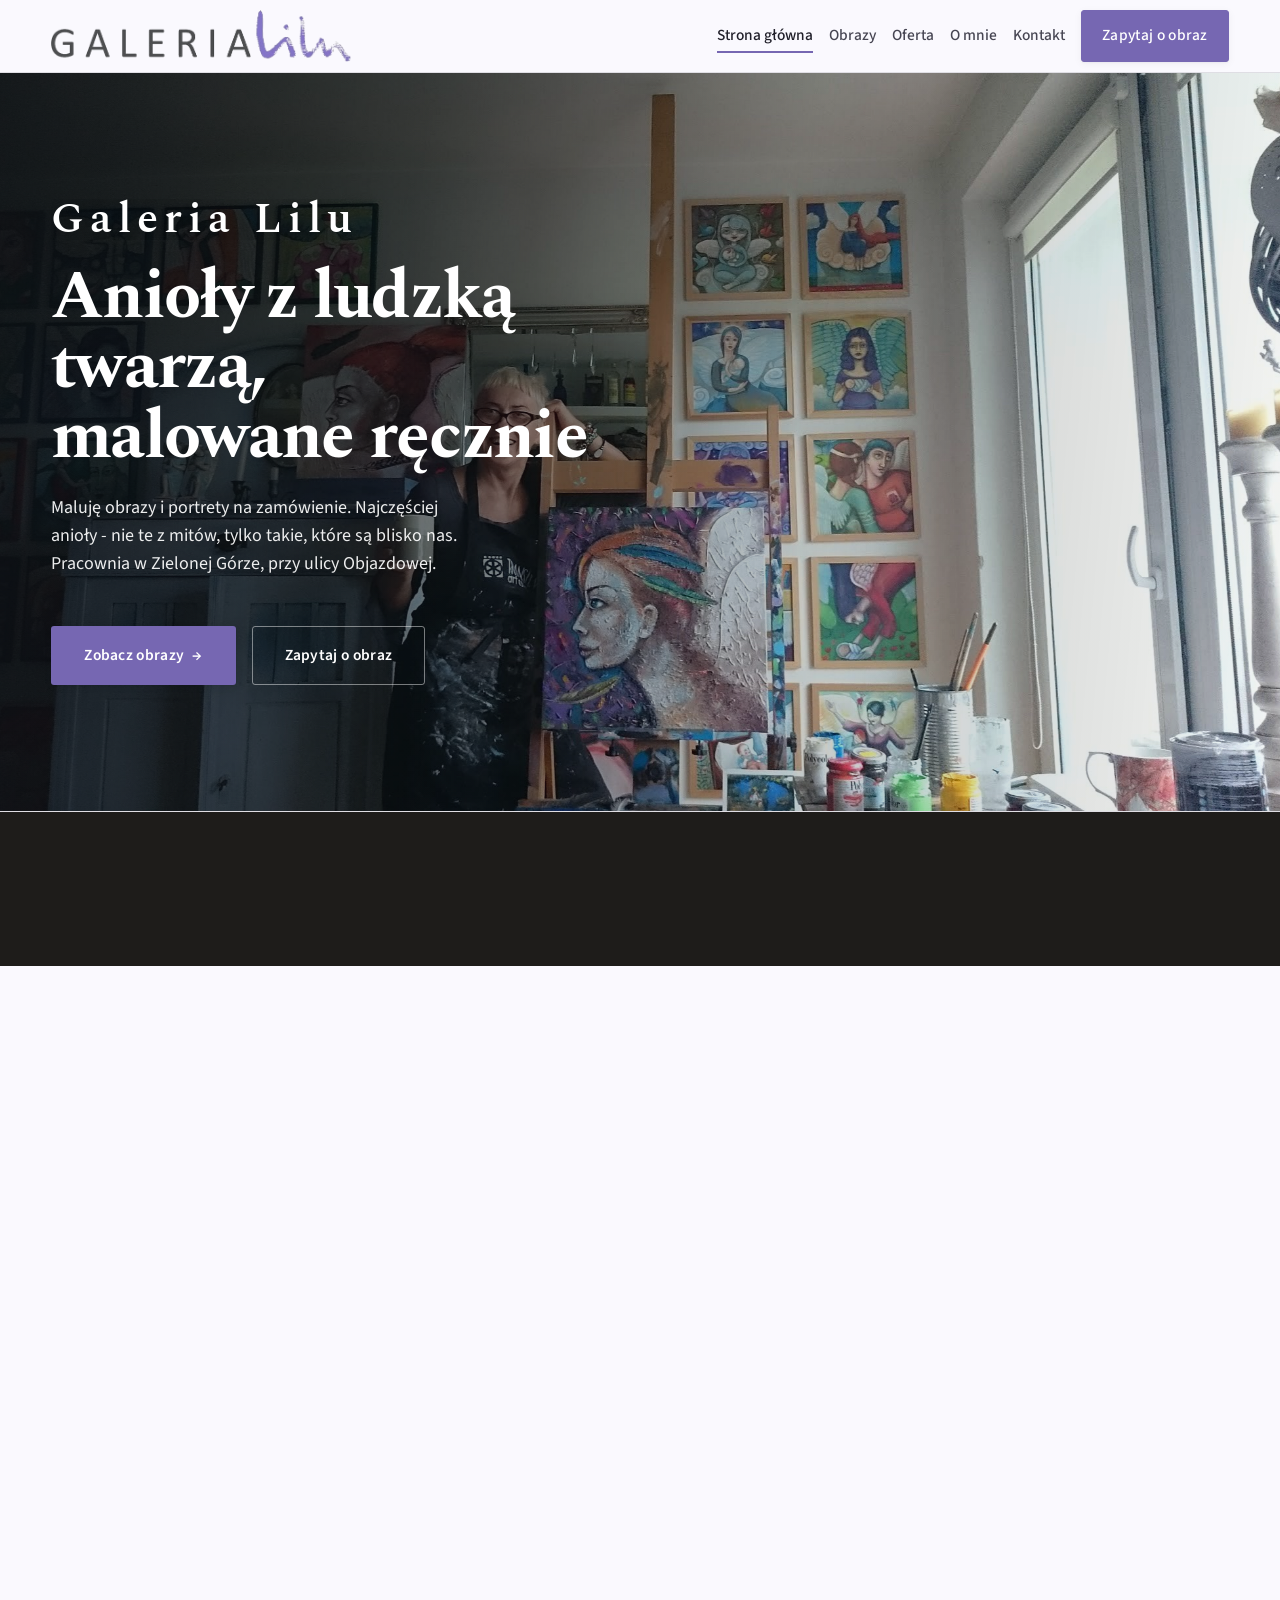
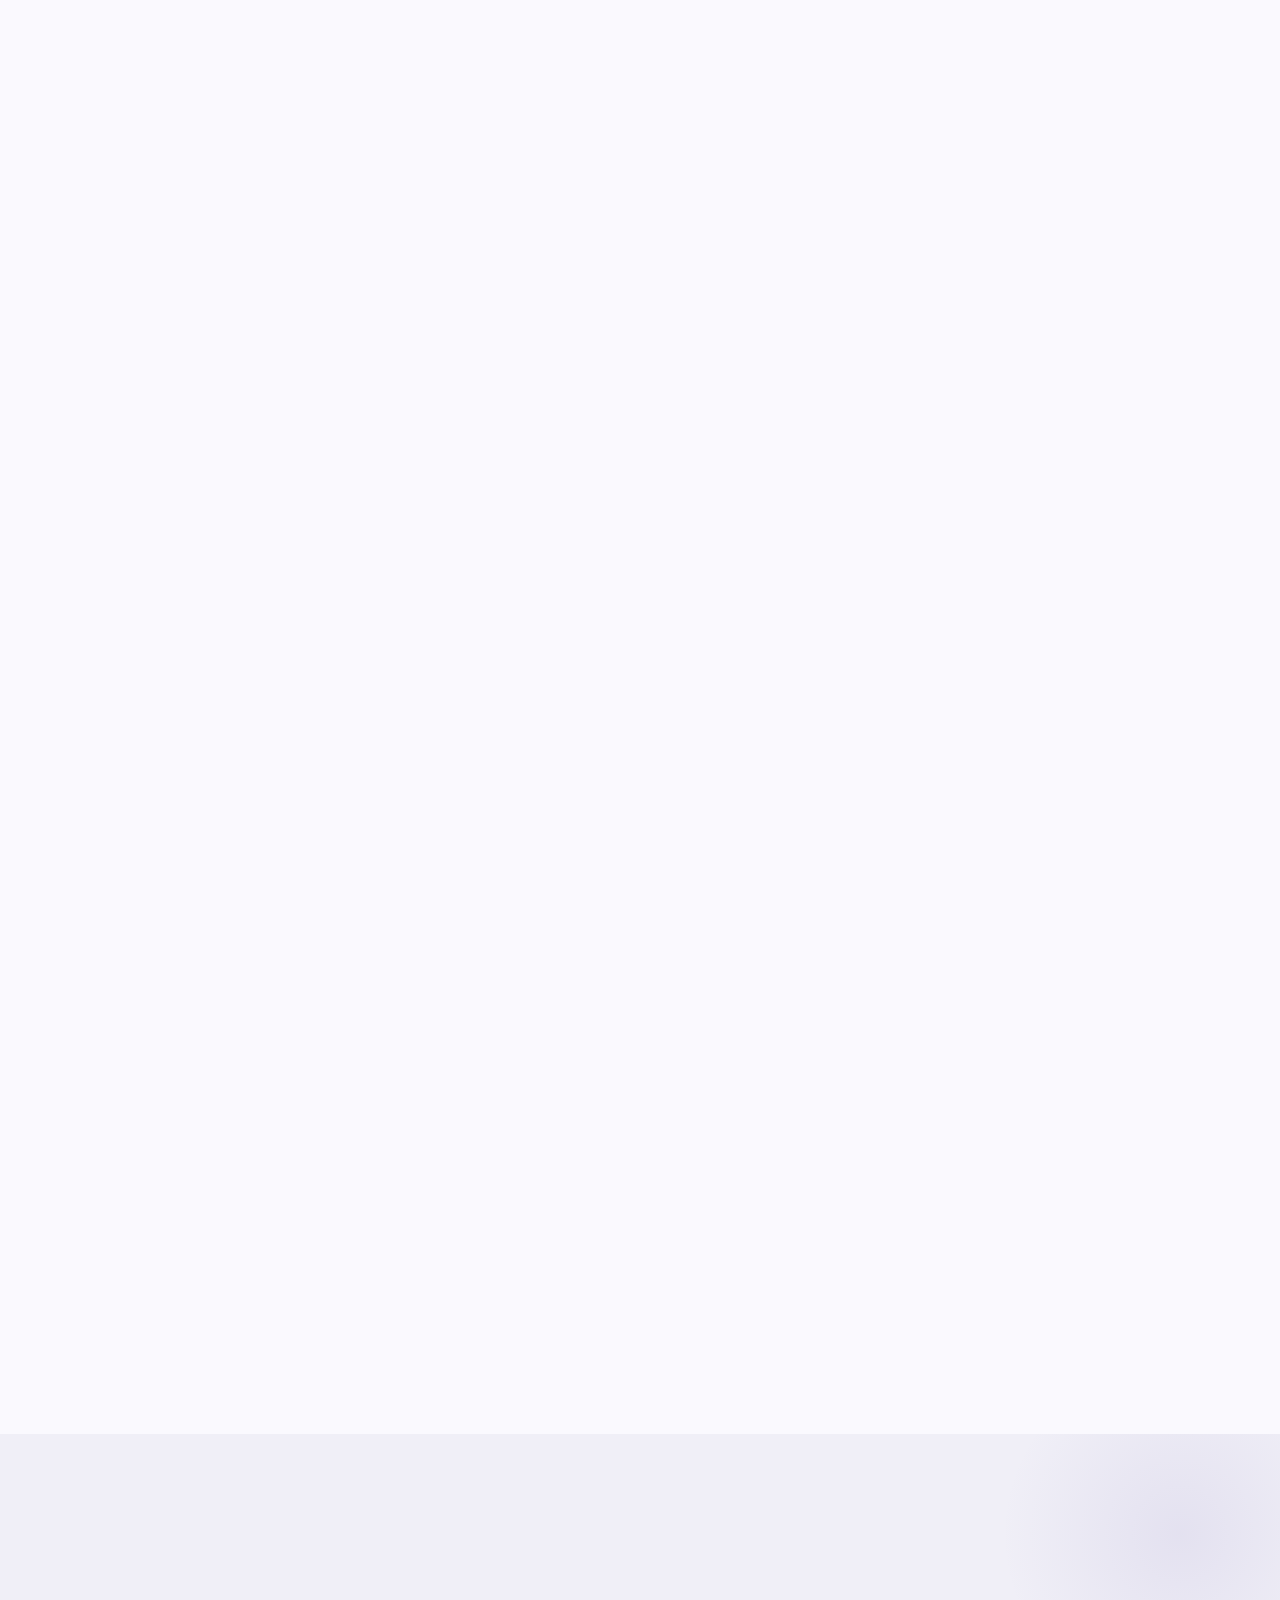
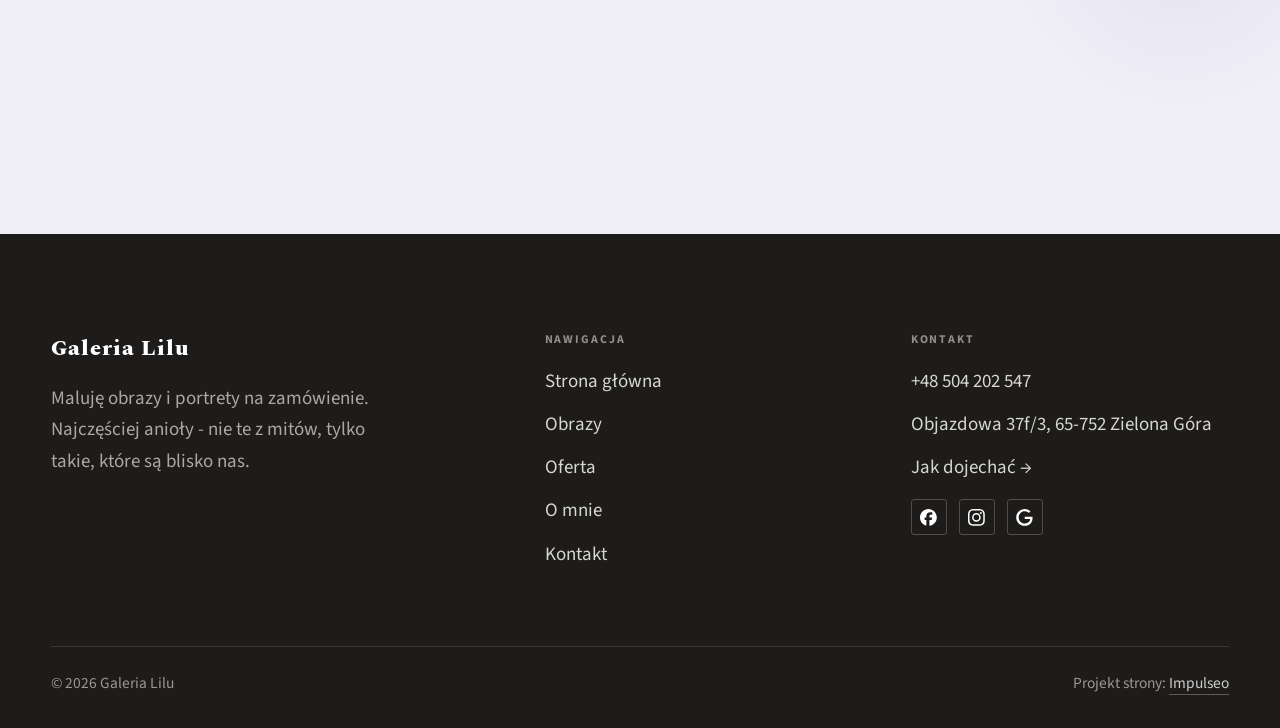
==== index.html @ 59766515 "Strona demo: galeria-lilu" ====
<!DOCTYPE html>
<html lang="pl">
<head>
<meta charset="UTF-8">
<meta name="viewport" content="width=device-width, initial-scale=1.0">
<title>Galeria Lilu - obrazy z aniołami i portrety na zamówienie · Zielona Góra</title>
<meta name="description" content="Galeria Lilu - pracownia Lilianny Batory w Zielonej Górze. Obrazy z aniołami, cykl 366 obrazów Anioł Stróż na każdy dzień roku, portrety i obrazy na zamówienie.">
<link rel="canonical" href="https://impulseo-pl.github.io/galeria-lilu/">
<meta name="robots" content="noindex, nofollow">
<meta property="og:type" content="website">
<meta property="og:locale" content="pl_PL">
<meta property="og:site_name" content="Galeria Lilu">
<meta property="og:title" content="Galeria Lilu - obrazy z aniołami i portrety na zamówienie · Zielona Góra">
<meta property="og:description" content="Galeria Lilu - pracownia Lilianny Batory w Zielonej Górze. Obrazy z aniołami, cykl 366 obrazów Anioł Stróż na każdy dzień roku, portrety i obrazy na zamówienie.">
<meta property="og:url" content="https://impulseo-pl.github.io/galeria-lilu/">
<meta property="og:image" content="https://impulseo-pl.github.io/galeria-lilu/img/og.jpg">
<meta property="og:image:width" content="1200">
<meta property="og:image:height" content="630">
<meta name="twitter:card" content="summary_large_image">
<script type="application/ld+json">{"@context": "https://schema.org", "@type": "LocalBusiness", "name": "Galeria Lilu", "url": "https://impulseo-pl.github.io/galeria-lilu/", "telephone": "+48504202547", "image": "https://impulseo-pl.github.io/galeria-lilu/img/og.jpg", "areaServed": "Zielona Góra", "sameAs": ["https://www.facebook.com/p/galerialilu-100063552610702/", "https://www.instagram.com/galeria.lilu/", "https://www.google.com/maps/place/Galeria+Lilu+Lilianna+Batory/@51.947212,15.4846989,17z"]}</script>
<link rel="preconnect" href="https://fonts.googleapis.com">
<link rel="preconnect" href="https://fonts.gstatic.com" crossorigin>
<link href="https://fonts.googleapis.com/css2?family=Spectral:wght@500;600;700&family=Source+Sans+3:wght@400;500;600&display=swap" rel="stylesheet">
<link rel="stylesheet" href="assets/styles.css?v=4138c175">
</head>
<body>

<header class="nav">
  <div class="wrap nav-inner">
    <a class="brand brand-has-logo" href="index.html"><img class="brand-logo" src="img/logo.png" alt="Galeria Lilu" width="665" height="116" decoding="async"></a>
    <nav class="nav-links">
      <a href="index.html" class="active" aria-current="page">Strona główna</a>
      <a href="realizacje.html">Obrazy</a>
      <a href="oferta.html">Oferta</a>
      <a href="o-nas.html">O mnie</a>
      <a href="kontakt.html">Kontakt</a>
      <a href="kontakt.html" class="btn btn-accent">Zapytaj o obraz</a>
    </nav>
    <button class="nav-toggle" aria-label="Menu"><span></span><span></span><span></span></button>
  </div>
</header>

<main>
<section class="hero-cine">
  <img src="img/hero.jpg" fetchpriority="high" data-rotate="img/g6.jpg|img/g9.jpg" alt="Galeria Lilu - Anioły z ludzką twarzą, malowane ręcznie" width="2000" height="1125">
  <div class="wrap">
    <div class="hero-copy">
      <div class="brandmark bm-l"><span class="bm-line"><span>Galeria Lilu</span></span></div>
      <h1>Anioły z ludzką twarzą, malowane ręcznie</h1>
      <p class="lead">Maluję obrazy i portrety na zamówienie. Najczęściej anioły - nie te z mitów, tylko takie, które są blisko nas. Pracownia w Zielonej Górze, przy ulicy Objazdowej.</p>
      <div class="hero-actions">
        <a href="realizacje.html" class="btn btn-accent">Zobacz obrazy <span class="arr">→</span></a>
        <a href="kontakt.html" class="btn btn-ghost btn-on-dark">Zapytaj o obraz</a>
      </div>
    </div>
  </div>
</section>
<section class="strip n-5" style="padding-block:0">
  <div class="wrap">
    <div class="item reveal"><div class="k">366 aniołów</div><div class="v">na każdy dzień roku</div></div>
    <div class="item reveal"><div class="k">Portrety</div><div class="v">na zamówienie</div></div>
    <div class="item reveal"><div class="k">Obrazy</div><div class="v">na zamówienie</div></div>
    <div class="item reveal"><div class="k">Grafika</div><div class="v">i malarstwo</div></div>
    <div class="item reveal"><div class="k">Rękodzieło</div><div class="v">malowane ręcznie</div></div>
  </div>
</section>
<section>
  <div class="wrap split">
    <div class="split-art reveal"><img src="img/g1.jpg" alt="Galeria Lilu - obraz" loading="lazy" width="583" height="560" decoding="async"></div>
    <div class="split-copy reveal">
      <span class="eyebrow">O mnie</span>
      <h2>Grafika i malarstwo to moje największe pasje</h2>
      <p class="muted">Nazywam się Lilianna Batory, a Galeria Lilu to moja pracownia w Zielonej Górze. Maluję obrazy i portrety na zamówienie. Ulubiony temat to anioły, ale inne od tych, o których uczą mity czy religie.</p>
      <p class="muted">Stworzyłam między innymi cykl 366 obrazów „Anioł Stróż na każdy dzień roku”. Zapraszam do rozmowy o Twoim Aniele Stróżu. Takim, który ochroni, doda odwagi i będzie czuwał nad bliskimi.</p>
      <a href="o-nas.html" class="btn btn-ghost">Poznaj mnie <span class="arr">→</span></a>
    </div>
  </div>
</section>
<section class="gateways-band">
  <div class="wrap">
    <div class="gateways">
      <a href="oferta.html" class="gateway reveal"><img src="img/g2.jpg" alt="Rękodzieło artystyczne - malowane pudełko" loading="lazy" width="540" height="782" decoding="async"><span class="g-ttl">Rękodzieło artystyczne</span></a>
      <a href="oferta.html" class="gateway reveal"><img src="img/g3.jpg" alt="Obrazy z aniołami" loading="lazy" width="565" height="450" decoding="async"><span class="g-ttl">Obrazy z aniołami</span></a>
      <a href="oferta.html" class="gateway reveal"><img src="img/g4.jpg" alt="Portrety na zamówienie" loading="lazy" width="610" height="530" decoding="async"><span class="g-ttl">Portrety na zamówienie</span></a>
    </div>
  </div>
</section>
<section class="stopklatka" aria-hidden="true">
  <div class="stk-bg" style="background-image:url(img/about.jpg)"></div>
</section>
<section class="opinie op-fallback">
  <div class="wrap">
    <div class="head center reveal">
      <span class="eyebrow">Zamówienia</span>
      <h2>Obraz na zamówienie</h2>
      <p>Zadzwoń, umówimy się w pracowni albo opowiesz mi, jaki obraz chcesz zamówić.</p>
    </div>
  </div>
</section>
<section>
  <div class="wrap">
    <div class="head reveal">
      <span class="eyebrow">Obrazy</span>
      <h2>Z mojej pracowni</h2>
      <p>Obrazy, anioły i rękodzieło prosto ze sztalugi.</p>
    </div>
    <div class="gallery">
      <div class="tile t-two3 reveal"><img src="img/g5.jpg" alt="Galeria Lilu" loading="lazy" width="924" height="1000" decoding="async"></div>
      <div class="tile t-third reveal"><img src="img/g10.jpg" alt="Galeria Lilu" loading="lazy" width="1512" height="1012" decoding="async"></div>
      <div class="tile t-third reveal"><img src="img/g11.jpg" alt="Galeria Lilu" loading="lazy" width="1600" height="1078" decoding="async"></div>
      <div class="tile t-third reveal"><img src="img/g12.jpg" alt="Galeria Lilu" loading="lazy" width="1600" height="1147" decoding="async"></div>
    </div>
    <div style="margin-top:var(--space-7)" class="reveal"><a href="realizacje.html" class="btn btn-accent">Pełna galeria <span class="arr">→</span></a></div>
  </div>
</section>
<section class="cta">
  <div class="wrap">
    <div class="reveal">
      <span class="eyebrow">Zamówienie</span>
      <h2>Porozmawiajmy o Twoim Aniele Stróżu</h2>
      <p>Zadzwoń codziennie między 9 a 21. Pokażę gotowe obrazy albo namaluję taki, jakiego szukasz.</p>
    </div>
    <div class="cta-actions reveal">
      <a href="kontakt.html" class="btn btn-light">Zapytaj o obraz <span class="arr">→</span></a>
      <a href="tel:+48504202547" class="btn btn-ghost btn-ghost-cta">+48 504 202 547</a>
    </div>
  </div>
</section>
</main>

<footer>
  <div class="wrap">
    <div class="foot-grid">
      <div class="foot-brand">
        <div class="name">Galeria Lilu</div>
        <p>Maluję obrazy i portrety na zamówienie. Najczęściej anioły - nie te z mitów, tylko takie, które są blisko nas.</p>
      </div>
      <div class="foot-col">
        <h4>Nawigacja</h4>
        <a href="index.html">Strona główna</a>
        <a href="realizacje.html">Obrazy</a>
        <a href="oferta.html">Oferta</a>
        <a href="o-nas.html">O mnie</a>
        <a href="kontakt.html">Kontakt</a>
      </div>
      <div class="foot-col">
        <h4>Kontakt</h4>
        <a href="tel:+48504202547">+48 504 202 547</a>
        <p>Objazdowa 37f/3, 65-752 Zielona Góra</p>
        <a href="https://www.google.com/maps/place/Galeria+Lilu+Lilianna+Batory/@51.947212,15.4846989,17z" target="_blank" rel="noopener">Jak dojechać →</a>
      <div class="foot-soc">
        <a class="soc" href="https://www.facebook.com/p/galerialilu-100063552610702/" target="_blank" rel="noopener" aria-label="Facebook - Galeria Lilu"><svg viewBox="0 0 24 24" aria-hidden="true" focusable="false"><path d="M9.101 23.691v-7.98H6.627v-3.667h2.474v-1.58c0-4.085 1.848-5.978 5.858-5.978.401 0 .955.042 1.468.103a8.68 8.68 0 0 1 1.141.195v3.325a8.623 8.623 0 0 0-.653-.036 26.805 26.805 0 0 0-.733-.009c-.707 0-1.259.096-1.675.309a1.686 1.686 0 0 0-.679.622c-.258.42-.374.995-.374 1.752v1.297h3.919l-.386 2.103-.287 1.564h-3.246v8.245C19.396 23.238 24 18.179 24 12.044c0-6.627-5.373-12-12-12s-12 5.373-12 12c0 5.628 3.874 10.35 9.101 11.647Z" fill="currentColor"/></svg></a>
        <a class="soc" href="https://www.instagram.com/galeria.lilu/" target="_blank" rel="noopener" aria-label="Instagram - Galeria Lilu"><svg viewBox="0 0 24 24" aria-hidden="true" focusable="false"><path d="M7.0301.084c-1.2768.0602-2.1487.264-2.911.5634-.7888.3075-1.4575.72-2.1228 1.3877-.6652.6677-1.075 1.3368-1.3802 2.127-.2954.7638-.4956 1.6365-.552 2.914-.0564 1.2775-.0689 1.6882-.0626 4.947.0062 3.2586.0206 3.6671.0825 4.9473.061 1.2765.264 2.1482.5635 2.9107.308.7889.72 1.4573 1.388 2.1228.6679.6655 1.3365 1.0743 2.1285 1.38.7632.295 1.6361.4961 2.9134.552 1.2773.056 1.6884.069 4.9462.0627 3.2578-.0062 3.668-.0207 4.9478-.0814 1.28-.0607 2.147-.2652 2.9098-.5633.7889-.3086 1.4578-.72 2.1228-1.3881.665-.6682 1.0745-1.3378 1.3795-2.1284.2957-.7632.4966-1.636.552-2.9124.056-1.2809.0692-1.6898.063-4.948-.0063-3.2583-.021-3.6668-.0817-4.9465-.0607-1.2797-.264-2.1487-.5633-2.9117-.3084-.7889-.72-1.4568-1.3876-2.1228C21.2982 1.33 20.628.9208 19.8378.6165 19.074.321 18.2017.1197 16.9244.0645 15.6471.0093 15.236-.005 11.977.0014 8.718.0076 8.31.0215 7.0301.0839m.1402 21.6932c-1.17-.0509-1.8053-.2453-2.2287-.408-.5606-.216-.96-.4771-1.3819-.895-.422-.4178-.6811-.8186-.9-1.378-.1644-.4234-.3624-1.058-.4171-2.228-.0595-1.2645-.072-1.6442-.079-4.848-.007-3.2037.0053-3.583.0607-4.848.05-1.169.2456-1.805.408-2.2282.216-.5613.4762-.96.895-1.3816.4188-.4217.8184-.6814 1.3783-.9003.423-.1651 1.0575-.3614 2.227-.4171 1.2655-.06 1.6447-.072 4.848-.079 3.2033-.007 3.5835.005 4.8495.0608 1.169.0508 1.8053.2445 2.228.408.5608.216.96.4754 1.3816.895.4217.4194.6816.8176.9005 1.3787.1653.4217.3617 1.056.4169 2.2263.0602 1.2655.0739 1.645.0796 4.848.0058 3.203-.0055 3.5834-.061 4.848-.051 1.17-.245 1.8055-.408 2.2294-.216.5604-.4763.96-.8954 1.3814-.419.4215-.8181.6811-1.3783.9-.4224.1649-1.0577.3617-2.2262.4174-1.2656.0595-1.6448.072-4.8493.079-3.2045.007-3.5825-.006-4.848-.0608M16.953 5.5864A1.44 1.44 0 1 0 18.39 4.144a1.44 1.44 0 0 0-1.437 1.4424M5.8385 12.012c.0067 3.4032 2.7706 6.1557 6.173 6.1493 3.4026-.0065 6.157-2.7701 6.1506-6.1733-.0065-3.4032-2.771-6.1565-6.174-6.1498-3.403.0067-6.156 2.771-6.1496 6.1738M8 12.0077a4 4 0 1 1 4.008 3.9921A3.9996 3.9996 0 0 1 8 12.0077" fill="currentColor"/></svg></a>
        <a class="soc" href="https://www.google.com/maps/place/Galeria+Lilu+Lilianna+Batory/@51.947212,15.4846989,17z" target="_blank" rel="noopener" aria-label="Google - Galeria Lilu"><svg viewBox="0 0 24 24" aria-hidden="true" focusable="false"><path d="M12.48 10.92v3.28h7.84c-.24 1.84-.853 3.187-1.787 4.133-1.147 1.147-2.933 2.4-6.053 2.4-4.827 0-8.6-3.893-8.6-8.72s3.773-8.72 8.6-8.72c2.6 0 4.507 1.027 5.907 2.347l2.307-2.307C18.747 1.44 16.133 0 12.48 0 5.867 0 .307 5.387.307 12s5.56 12 12.173 12c3.573 0 6.267-1.173 8.373-3.36 2.16-2.16 2.84-5.213 2.84-7.667 0-.76-.053-1.467-.173-2.053H12.48z" fill="currentColor"/></svg></a>
      </div>
      </div>
    </div>
    <div class="foot-bot">
      <span>© 2026 Galeria Lilu</span>
      <span>Projekt strony: <a class="foot-credit" href="https://impulseo.pl" target="_blank" rel="noopener">Impulseo</a></span>
    </div>
  </div>
</footer>
<div class="sticky-reserve"><a class="sr-book" href="kontakt.html">Zapytaj o obraz</a><a class="sr-call" href="tel:+48504202547" aria-label="Zadzwoń"><svg class="ico-tel" width="16" height="16" viewBox="0 0 24 24" fill="none" aria-hidden="true"><path d="M6.6 10.8a15.5 15.5 0 0 0 6.6 6.6l2.2-2.2a1 1 0 0 1 1-.24 11.4 11.4 0 0 0 3.6.58 1 1 0 0 1 1 1V20a1 1 0 0 1-1 1A17 17 0 0 1 3 4a1 1 0 0 1 1-1h3.5a1 1 0 0 1 1 1c0 1.25.2 2.46.58 3.6a1 1 0 0 1-.25 1l-2.23 2.2Z" fill="currentColor"/></svg></a></div>
<div class="demo-wazne" data-do="2026-11-27" data-cykl="3" hidden><svg class="dw-ico" width="13" height="13" viewBox="0 0 24 24" fill="none" aria-hidden="true"><circle cx="12" cy="12" r="8.6" stroke="currentColor" stroke-width="1.8"/><path d="M12 7.2V12l3.3 2" stroke="currentColor" stroke-width="1.8" stroke-linecap="round"/></svg><span class="dw-txt"></span></div>

<script src="assets/main.js"></script>
</body>
</html>
---- assets/styles.css ----
/* ============================================================
   STOLBASZ — premium, architektoniczny B2B fit-out
   Jasna paleta, zero brązu. System wg premium-web-craft.
   Projekt strony: Impulseo (impulseo.pl)
   ============================================================ */

:root{
  /* PALETA — jasna, architektoniczna, chłodna */
  --paper:#F2F1EE;          /* główne tło */
  --paper-2:#E5E3DE;        /* sekcje alternatywne (chłodny jasny szary) */
  --paper-3:#E5E3DE;        /* delikatne wypełnienia */
  --ink:#1E1C1A;            /* tekst główny — chłodny grafit */
  --ink-soft:#38332F;       /* nagłówki drugorzędne */
  --muted:#88837B;          /* tekst poboczny */
  --line:rgba(30,28,26,.12);/* hairline */
  --accent:#836A42;         /* stonowany petrol-slate — jedyny akcent */
  --accent-d:#67522F;
  --accent-soft:rgba(131,106,66,.10);
  --dark:#1E1C1A;           /* sekcje ciemne (stopka/CTA) */

  /* HOVER ZDJĘĆ — JEDEN standard dla całego silnika (decyzja K. 04.08.2026, artefakt z wariantami).
     AKTUALNE (K.+Szymon 09.08.2026, wybór z artefaktu 6 wariantów): zoom 1.05 przy 1.4s -
     przy tak długim czasie mocniejszy kadr NIE skacze, tylko „oddycha". Poprzedni standard
     (1.02 / .55s z 04.08) odbierany jako dynamiczny i szybki.
     Spoczynek lekko przygaszony, ale TYLKO tam, gdzie jest mysz (@media hover:hover) —
     na telefonie zdjęcia zostają w pełnej jasności. */
  --img-zoom:1.05;                   /* K.+Szymon 09.08: wariant F z artefaktu porównawczego */
  --img-rest:brightness(.95) saturate(.99);
  --img-hot:brightness(1.06) saturate(1.05);
  --img-dur:1.4s;                    /* K.+Szymon 09.08 (wariant F): powoli = elegancko */
  --img-ease:cubic-bezier(.16,.84,.44,1);  /* miękki ogon, efekt „oddychania" */

  /* ODSTĘPY — skala 4/8 */
  --space-1:4px; --space-2:8px; --space-3:12px; --space-4:16px; --space-5:24px;
  --space-6:32px; --space-7:48px; --space-8:64px; --space-9:96px; --space-10:128px;

  /* TYPOGRAFIA — fluid clamp() (skala podbita 16.07.2026: większe, czytelniejsze litery — uwaga Adama) */
  --text-sm:clamp(.9rem,.87rem + .12vw,1rem);
  --text-base:clamp(1.08rem,1.04rem + .18vw,1.2rem);
  --text-lg:clamp(1.24rem,1.15rem + .34vw,1.44rem);
  --text-h3:clamp(1.34rem,1.22rem + .55vw,1.66rem);
  --text-h2:clamp(2.1rem,1.66rem + 2.1vw,3.1rem);
  --text-h1:clamp(2.9rem,2.1rem + 4vw,5.1rem);

  /* PROMIENIE — architektoniczne, raczej ostre */
  --r-sm:3px; --r-md:6px; --r-lg:10px;

  /* RUCH */
  --ease:cubic-bezier(.25,.46,.45,.94); --dur:.24s;

  /* CIENIE — miękkie, warstwowe */
  --sh-sm:0 1px 2px rgba(16,24,32,.04), 0 2px 8px rgba(16,24,32,.05);
  --sh-md:0 2px 6px rgba(16,24,32,.05), 0 12px 28px -8px rgba(16,24,32,.12);
  --sh-lg:0 6px 14px rgba(16,24,32,.07), 0 26px 56px -18px rgba(16,24,32,.22);

  --hairline:1px solid var(--line);

  --font-display:'Spectral',serif;
  --font-body:'Source Sans 3',sans-serif;
}

*{box-sizing:border-box;margin:0;padding:0}
html{scroll-behavior:smooth}
body{
  font-family:var(--font-body);
  font-size:var(--text-base);
  line-height:1.65;
  color:var(--ink);
  background:var(--paper);
  -webkit-font-smoothing:antialiased;
  text-rendering:optimizeLegibility;
}
img{max-width:100%;height:auto;display:block}  /* height:auto = width/height z atrybutów trzyma proporcje (TOP#12) */
a{color:inherit;text-decoration:none}

.wrap{width:min(92%,1180px);margin-inline:auto}
section{padding-block:clamp(52px,6.5vw,96px)}

h1,h2,h3{font-family:var(--font-display);font-weight:700;line-height:1.08;letter-spacing:-.02em;color:var(--ink)}
h1{font-size:var(--text-h1);letter-spacing:-.035em}
h2{font-size:var(--text-h2);letter-spacing:-.025em}
h3{font-size:var(--text-h3)}
/* MIARA — długość wiersza. WCAG 2.2 SC 1.4.8: max 80 znaków; Butterick: 45–90.
   68ch daje realnie 72–78 znaków polskiego tekstu, czyli z zapasem pod granicą.
   Wcześniej limit miał TYLKO <p> — <li>, <blockquote> i <dd> nie miały żadnego,
   i to jedyny powód, dla którego 23 bloki na dwóch oddanych stronach jadą po
   83–106 znaków w wierszu (pomiar 07.08.2026, bramka `miara`).
   ⚠️ Listy i definicje ograniczamy TYLKO bez klasy: `ul`/`ol` z klasą to u nas
   układ (siatki kafli, menu), a nie tekst ciągły — tam miarę wyznacza układ. */
/* 60ch, nie 68ch (K. 10.08): po zmianie fontów na węższe kroje (DM Sans i spółka)
   w 68ch mieściło się ~90 znaków - bramka pikselowa słusznie zgłaszała przekroczenie
   granicy 80. Pomiar na żywej przeglądarce: 60ch = 90 znaków, 53ch = ~78 znaków, czyli normę WCAG 1.4.8. */
:root{ --miara:53ch }
p{max-width:min(100%,var(--miara))}
blockquote,
ul:not([class])>li, ol:not([class])>li,
dl:not([class])>dd{max-width:min(100%,var(--miara))}

/* ⚠️ Świadomie BEZ wyjątku `.tile p,.card p,.svc p{max-width:none}`, choć nasuwa się sam:
   te akapity BYŁY już ograniczone (stare `p{max-width:65ch}`), więc „wyjątek" nie odblokowałby
   niczego nowego — tylko ROZLUŹNIŁ stan sprzed zmiany na wszystkich demach naraz.
   `figcaption` żadna z reguł wyżej nie dotyczy, więc też nie potrzebuje zwolnienia. */

/* ŁAMANIE. `balance` wyrównuje długości wierszy w nagłówku, `pretty` pilnuje ostatniego
   wiersza akapitu, żeby nie został w nim jeden wyraz. Obsługiwane od Chrome 117 /
   Safari 17.5; starsze przeglądarki po prostu ignorują tę własność.
   `text-wrap:pretty` nie występowało dotąd ANI RAZ w silniku ani w repo klientów. */
h1,h2,h3,.lead,.lede{text-wrap:balance}
p,li,blockquote,dd{text-wrap:pretty}

.eyebrow{
  font-family:var(--font-body);
  font-size:var(--text-sm);
  font-weight:600;
  letter-spacing:.18em;
  text-transform:uppercase;
  color:var(--accent);
  display:inline-flex;align-items:center;gap:var(--space-3);
}
/* flex:none + margin-top = kreska trzyma się PIERWSZEJ linii. Wcześniej align-items:center
   centrowało ją względem całego bloku i przy zawinięciu (długi kicker typu
   „…WNĘTRZ · LESZNO · OD 2019") druga linia lądowała z brzydkim wcięciem. */
.eyebrow{align-items:flex-start}
.eyebrow>*,.eyebrow{text-wrap:balance}   /* dlugi kicker lamal sie na sierote typu samo „2019" w drugiej linii */
.eyebrow::before{content:"";width:28px;height:1px;background:var(--accent);display:inline-block;flex:none;margin-top:.62em}

.muted{color:var(--muted)}
.lead{font-size:var(--text-lg);line-height:1.55;color:var(--ink-soft);max-width:50ch}

/* ---------- BUTTONS ---------- */
.btn{
  display:inline-flex;align-items:center;gap:var(--space-2);
  font-weight:600;font-size:var(--text-sm);letter-spacing:.02em;
  padding:var(--space-4) var(--space-6);
  border-radius:var(--r-sm);
  transition:transform var(--dur) var(--ease),box-shadow var(--dur) var(--ease),background var(--dur) var(--ease);
  cursor:pointer;border:1px solid transparent;
}
.btn-accent{background:var(--accent);color:#fff;box-shadow:var(--sh-sm)}
.btn-accent:hover{background:var(--accent-d);transform:translateY(-2px);box-shadow:var(--sh-md)}
.btn-accent:active{transform:translateY(0);box-shadow:var(--sh-sm)}
.btn-ghost{background:transparent;color:var(--ink);border-color:var(--line)}
.btn-ghost:hover{border-color:var(--accent);color:var(--accent);transform:translateY(-2px)}
.btn-light{background:#fff;color:var(--ink);box-shadow:var(--sh-sm)}
.btn-light:hover{transform:translateY(-2px);box-shadow:var(--sh-md)}
.btn .arr{transition:transform var(--dur) var(--ease)}
.btn:hover .arr{transform:translateX(4px)}

/* ---------- NAV ---------- */
.nav{
  position:sticky;top:0;z-index:50;
  background:color-mix(in srgb,var(--paper) 88%,transparent);
  backdrop-filter:saturate(140%) blur(10px);
  border-bottom:var(--hairline);
}
.nav-inner{display:flex;align-items:center;justify-content:space-between;gap:var(--space-5);height:72px}
/* ANTY-NACHODZENIE (K. 05.08.2026): długa nazwa firmy + przycisk z pełnym numerem nie mieściły się w pasku
   i flex ściskał linki PONIŻEJ ich treści - "Kontakt" wchodził na ramkę "Zadzwoń +48 ...". Teraz ustępuje
   nazwa marki (skrót wielokropkiem), a menu i przycisk nigdy się nie kurczą ani nie zachodzą na siebie. */
.brand{display:flex;flex-direction:column;line-height:1;min-width:0;flex:0 1 auto}
.brand .name{font-family:var(--font-display);font-weight:800;font-size:1.35rem;letter-spacing:.04em;white-space:nowrap;overflow:hidden;text-overflow:ellipsis}
.brand .sub{font-size:.62rem;letter-spacing:.34em;text-transform:uppercase;color:var(--muted);margin-top:5px;white-space:nowrap;overflow:hidden;text-overflow:ellipsis}
.nav-links{display:flex;align-items:center;gap:var(--space-6);flex:0 0 auto}
.nav-links a{font-size:var(--text-sm);font-weight:500;color:var(--ink-soft);position:relative;padding-block:4px;white-space:nowrap;transition:color var(--dur) var(--ease)}
.nav-links a::after{content:"";position:absolute;left:0;bottom:0;width:0;height:1.5px;background:var(--accent);transition:width var(--dur) var(--ease)}
.nav-links a:hover,.nav-links a.active{color:var(--ink)}
.nav-links a:hover::after,.nav-links a.active::after{width:100%}
.nav-links .btn{padding:var(--space-2) var(--space-5)}
/* przyciski w nav: właściwy kolor (przebij .nav-links a) + bez podkreślenia */
.nav-links a.btn-accent{color:#fff}
.nav-links a.btn-ghost,.nav-links a.btn-light{color:var(--ink)}
/* CTA w pasku: NIE podkreślenie spod linków menu, ale ten sam przelatujący błysk,
   co na wszystkich innych przyciskach (zgłoszenie K. 13.08.2026 - „na hero jest efekt
   światła przechodzącego przez przycisk, na navbarze go nie ma, a mają być identyczne").
   Reguła `.nav-links a::after` jest silniejsza od `.btn::after`, więc trzeba jej
   geometrię wyzerować i wpisać połysk z nazwy - samo `display:none` gasiło efekt. */
.nav-links a.btn::after{
  display:block;content:"";position:absolute;inset:0;z-index:-1;pointer-events:none;
  width:auto;height:auto;border-radius:inherit;   /* kasuje geometrię podkreślenia (width:0;height:1.5px) */
  background:linear-gradient(100deg,transparent 32%,rgba(255,255,255,.20) 50%,transparent 68%);
  translate:-120% 0}
@media (prefers-reduced-motion:no-preference){
  .nav-links a.btn:hover::after{translate:120% 0;transition:translate .75s var(--mt-ease,cubic-bezier(.16,.84,.44,1))}
}
.nav-toggle{display:none;background:none;border:none;cursor:pointer;flex-direction:column;gap:5px;padding:8px}
.nav-toggle span{width:24px;height:2px;background:var(--ink);transition:var(--dur)}
/* Ciasny zakres MIĘDZY menu mobilnym a pełnym pulpitem: zbijamy odstępy i nazwę marki,
   żeby wszystko zmieściło się naturalnie, zanim w ogóle dojdzie do skracania wielokropkiem. */
@media(max-width:1280px) and (min-width:921px){
  .nav-links{gap:var(--space-4)}
  .nav-links .btn{padding:var(--space-2) var(--space-4)}
  .brand .name{font-size:1.15rem}
}

/* ---------- HERO (split) ---------- */
.hero{position:relative;overflow:hidden;border-bottom:var(--hairline)}
.hero-grid{display:grid;grid-template-columns:1.05fr .95fr;gap:clamp(24px,4vw,60px);align-items:center;
  padding-block:clamp(36px,4.5vw,64px)}
.hero-copy .eyebrow{margin-bottom:var(--space-5)}
.hero-copy h1{margin-bottom:var(--space-5)}
.hero-copy .lead{margin-bottom:var(--space-7)}
.hero-actions{display:flex;flex-wrap:wrap;gap:var(--space-4)}
.hero-art{position:relative;aspect-ratio:4/3;border-radius:var(--r-lg);overflow:hidden;box-shadow:var(--sh-lg)}
.hero-art img{width:100%;height:100%;object-fit:cover}
.hero-art::after{content:"";position:absolute;inset:0;background:linear-gradient(180deg,transparent 55%,rgba(18,24,28,.28))}
.hero-badge{position:absolute;left:var(--space-5);bottom:var(--space-5);z-index:2;
  background:rgba(252,252,251,.94);backdrop-filter:blur(4px);
  border-radius:var(--r-md);padding:var(--space-4) var(--space-5);box-shadow:var(--sh-md);max-width:78%}
.hero-badge strong{display:block;font-family:var(--font-display);font-size:1rem;letter-spacing:-.01em}
.hero-badge span{font-size:var(--text-sm);color:var(--muted)}

/* ---------- HERO duży / kinowy (strona główna) ---------- */
.hero-cine{position:relative;min-height:clamp(560px,82vh,840px);min-height:clamp(560px,82svh,840px);display:flex;align-items:center;overflow:hidden;border-bottom:var(--hairline)}
.hero-cine>img{position:absolute;inset:0;width:100%;height:100%;object-fit:cover;z-index:0}
.hero-cine::after{content:"";position:absolute;inset:0;z-index:1;
  background:linear-gradient(95deg,rgba(13,18,23,.86) 0%,rgba(13,18,23,.64) 32%,rgba(13,18,23,.24) 62%,rgba(13,18,23,.04) 100%)}
.hero-cine .wrap{position:relative;z-index:2;padding-block:var(--space-8)}
.hero-cine .hero-copy{max-width:660px}
.hero-cine .eyebrow{color:#fff;margin-bottom:var(--space-5)}
.hero-cine .eyebrow::before{background:#fff}
.hero-cine h1{color:#fff;margin-bottom:var(--space-5);font-size:clamp(2.9rem,2rem + 4.4vw,5.2rem);text-wrap:balance}
.hero-cine .lead{color:rgba(255,255,255,.92);max-width:48ch;margin-bottom:var(--space-7)}
.hero-cine .hero-actions{display:flex;flex-wrap:wrap;gap:var(--space-4)}
/* NISKIE OKNO (laptop z dokiem i paskami przeglądarki ma ~700-780 px wysokości widoku):
   H1 do 5.2rem + długi lead nie mieściły się i przyciski wypadały POD krawędź ekranu -
   klient widział stronę bez ani jednego CTA. Skalujemy w dół, zamiast przycinać treść. */
@media(min-width:821px) and (max-height:820px){
  .hero-cine{min-height:clamp(520px,94svh,780px)}
  .hero-cine .wrap{padding-block:var(--space-6)}
  .hero-cine h1{font-size:clamp(2.2rem,1.5rem + 2.6vw,3.6rem);margin-bottom:var(--space-4)}
  .hero-cine .eyebrow{margin-bottom:var(--space-4)}
  .hero-cine .lead{margin-bottom:var(--space-5);max-width:44ch}
}
@media(max-width:680px){
  .hero-cine{min-height:clamp(520px,76vh,640px);min-height:clamp(520px,76svh,640px);align-items:flex-end}
  .hero-cine::after{background:linear-gradient(0deg,rgba(13,18,23,.9) 6%,rgba(13,18,23,.45) 55%,rgba(13,18,23,.25) 100%)}
  .hero-cine .wrap{padding-bottom:var(--space-9)}
  /* TELEFON (~90% oglądających): lead potrafił zająć 8 linii i zepchnąć CTA poza pierwszy ekran.
     Zwężamy interlinię i skalę - treści nie ucinamy, bo to ona sprzedaje. */
  .hero-cine .lead{font-size:.98rem;line-height:1.5;margin-bottom:var(--space-5)}
  .hero-cine .eyebrow{font-size:.72rem;letter-spacing:.13em;margin-bottom:var(--space-4)}
  .hero-cine .eyebrow::before{width:20px}
  .hero-cine h1{margin-bottom:var(--space-4)}
}

/* full-bleed hero variant (podstrony) */
.pagehead{position:relative;min-height:46vh;min-height:46svh;display:flex;align-items:flex-end;overflow:hidden;border-bottom:var(--hairline)}
.pagehead img{position:absolute;inset:0;width:100%;height:100%;object-fit:cover}
/* 10.08.2026 (decyzja K.): mocniejsze przyciemnienie + cień pod tekstem. Bramka mierzyła na
   nagłówkach podstron 3,38-3,43:1 przy wymaganych 4,5 — jasne zdjęcie (hala, śnieg, niebo)
   podchodziło pod biały tekst. Zdjęcia klientów są różne, więc kontrast musi dawać WARSTWA,
   a nie szczęśliwy dobór kadru. */
.pagehead::after{content:"";position:absolute;inset:0;background:linear-gradient(180deg,rgba(18,24,28,.40),rgba(18,24,28,.76))}
.pagehead .wrap{position:relative;z-index:2;padding-block:var(--space-9);color:#fff}
.pagehead h1{color:#fff;max-width:18ch;text-shadow:0 2px 16px rgba(0,0,0,.55)}
.pagehead .eyebrow{color:#fff}
.pagehead .eyebrow::before{background:#fff}
.pagehead p{color:rgba(255,255,255,.92);margin-top:var(--space-4);max-width:54ch;text-shadow:0 1px 12px rgba(0,0,0,.5)}

/* ---------- STRIP (pasek skrótów / liczby) ---------- */
.strip{background:var(--dark);color:#fff}
/* PASEK HASEŁ — standard 04.08.2026 (decyzja K.): 5 haseł w JEDNYM rzędzie, tekst WYŚRODKOWANY,
   węższe marginesy boczne niż reszta strony (pasek ma iść szerzej), równe wysokości kolumn. */
.strip .wrap{width:min(96%,1440px);display:grid;grid-template-columns:repeat(5,1fr);
  gap:var(--space-5);padding-block:var(--space-7);align-items:stretch}
.strip .item .k{font-family:var(--font-display);font-size:clamp(1.05rem,.82rem + .85vw,1.55rem);
  font-weight:800;letter-spacing:-.02em;color:#fff;line-height:1.18;text-wrap:balance}
.strip .item .v{font-size:var(--text-sm);color:rgba(255,255,255,.66);margin-top:var(--space-2);line-height:1.4}
.strip .item{border-left:2px solid var(--accent);padding-inline:var(--space-4);
  text-align:center;display:flex;flex-direction:column;justify-content:center}
/* liczba kolumn = liczba haseł, żeby ostatnie nie zostawało samo w drugim rzędzie.
   Klasę n-N nadaje multipage.py; domyślnie (bez klasy) pasek jest 5-kolumnowy. */
.strip.n-2 .wrap{grid-template-columns:repeat(2,1fr)}
.strip.n-3 .wrap{grid-template-columns:repeat(3,1fr)}
.strip.n-4 .wrap{grid-template-columns:repeat(4,1fr);gap:var(--space-6)}
.strip.n-4 .item .k{font-size:clamp(1.3rem,1rem + 1.1vw,2rem)}
.strip.n-6 .wrap{grid-template-columns:repeat(6,1fr);gap:var(--space-4)}
.strip.n-6 .item .k{font-size:clamp(.98rem,.8rem + .7vw,1.35rem)}
/* równe łamanie: zamiast "długa linia + jedno słowo" obie linie zbliżonej długości */
.strip .item .k{text-wrap:balance}

/* ---------- SECTION HEAD ---------- */
.head{max-width:48rem;margin-bottom:var(--space-8)}
.head.center{margin-inline:auto;text-align:center}
.head .eyebrow{margin-bottom:var(--space-4)}
.head h2{margin-bottom:var(--space-4)}
.head p{color:var(--muted);font-size:var(--text-lg);line-height:1.55}
.head.center p{margin-inline:auto}

/* ---------- INTRO SPLIT ---------- */
.split{display:grid;grid-template-columns:.92fr 1.08fr;gap:clamp(28px,5vw,80px);align-items:center}
.split.rev{grid-template-columns:1.08fr .92fr}
.split.rev .split-art{order:-1}
.split-art{position:relative;aspect-ratio:5/4;border-radius:var(--r-lg);overflow:hidden;box-shadow:var(--sh-lg)}
.split-art img{width:100%;height:100%;object-fit:cover}
.split-copy h2{margin-bottom:var(--space-5)}
.split-copy p+p{margin-top:var(--space-4)}
.split-copy .btn{margin-top:var(--space-6)}

/* ---------- SERVICES (zakres) ---------- */
.svc-grid{display:grid;grid-template-columns:repeat(auto-fit,minmax(280px,1fr));gap:var(--space-5)}
.svc{background:#fff;border:var(--hairline);border-radius:var(--r-md);padding:var(--space-7) var(--space-6);
  transition:transform var(--dur) var(--ease),box-shadow var(--dur) var(--ease),border-color var(--dur) var(--ease);
  position:relative;overflow:hidden}
.svc::before{content:"";position:absolute;left:0;top:0;width:3px;height:0;background:var(--accent);transition:height var(--dur) var(--ease)}
.svc:hover{transform:translateY(-4px);box-shadow:var(--sh-md);border-color:transparent}
.svc:hover::before{height:100%}
.svc .ic{font-family:var(--font-display);font-size:.8rem;font-weight:700;letter-spacing:.12em;color:var(--accent);margin-bottom:var(--space-4)}
.svc h3{margin-bottom:var(--space-3);font-size:1.22rem}
.svc p{color:var(--muted);font-size:var(--text-base);line-height:1.6}

/* big detailed service rows */
.svc-row{display:grid;grid-template-columns:.8fr 1.2fr;gap:clamp(20px,4vw,60px);align-items:center;padding-block:var(--space-8)}
.svc-row+.svc-row{border-top:var(--hairline)}
.svc-row.rev{grid-template-columns:1.2fr .8fr}
/* Naprzemienny układ wierszy oferty: co drugi wiersz ma zdjęcie po PRAWEJ.
   Było `order:-1` — martwy kod, bo zdjęcie i tak jest pierwszym dzieckiem w HTML,
   więc wszystkie wiersze wyglądały identycznie (zdjęcie zawsze z lewej), a `rev`
   zmieniało tylko szerokość kolumn. Znalezione 29.07.2026 przy różnicowaniu kierunków
   animacji (pomiar pozycji: art.mid 390/502 przy row.mid 756 — zawsze lewa strona). */
.svc-row.rev .svc-row-art{order:2}
.svc-row-art{aspect-ratio:4/3;border-radius:var(--r-md);overflow:hidden;box-shadow:var(--sh-md)}
.svc-row-art img{width:100%;height:100%;object-fit:cover}
.svc-row h3{font-size:1.5rem;margin-bottom:var(--space-4)}
.svc-row .num{font-family:var(--font-display);font-size:.85rem;font-weight:700;letter-spacing:.14em;color:var(--accent);display:block;margin-bottom:var(--space-3)}
.svc-row ul{list-style:none;margin-top:var(--space-4);display:flex;flex-direction:column;gap:var(--space-2)}
.svc-row li{position:relative;padding-left:var(--space-5);color:var(--muted);font-size:var(--text-base)}
.svc-row li::before{content:"";position:absolute;left:0;top:.62em;width:8px;height:1px;background:var(--accent)}

/* ---------- GALLERY (realizacje) ---------- */
.gallery{display:grid;grid-template-columns:repeat(12,1fr);gap:var(--space-4);grid-auto-rows:200px}
/* GALERIA MASONRY — pionowe zdjęcia (portrety beauty/wellness) bez przycinania: kolumny, height auto */
.gallery-masonry{column-count:3;column-gap:var(--space-4)}
@media(max-width:900px){.gallery-masonry{column-count:2}}
@media(max-width:560px){.gallery-masonry{column-count:1}}
.gallery-masonry .m-tile{break-inside:avoid;margin:0 0 var(--space-4);padding:0;position:relative;overflow:hidden;border-radius:var(--r-md);border:1px solid var(--line)}
.gallery-masonry .m-tile img{width:100%;height:auto;display:block}
.gallery-masonry .m-tile .cap{position:absolute;left:0;right:0;bottom:0;padding:var(--space-4);color:#fff;background:linear-gradient(0deg,rgba(0,0,0,.55),transparent);font-size:var(--text-sm)}
.gallery-masonry .m-tile .cap small{display:block;font-weight:400;opacity:.78;letter-spacing:.04em;text-transform:uppercase;font-size:.66rem;margin-top:3px}
.tile{position:relative;overflow:hidden;border-radius:var(--r-md);box-shadow:var(--sh-sm);
  transition:transform var(--dur) var(--ease),box-shadow var(--dur) var(--ease)}
.tile img{width:100%;height:100%;object-fit:cover;
  transition:transform var(--img-dur) var(--img-ease),filter var(--img-dur) var(--img-ease)}
.tile:hover{box-shadow:var(--sh-md)}
.tile .cap{position:absolute;left:0;right:0;bottom:0;padding:var(--space-5) var(--space-4) var(--space-4);
  /* mocniejszy spad + cien pod tekstem: na JASNYCH zdjeciach klienta (biale fronty, sciany)
     slaby gradient dawal kontrast ~1.5:1 zamiast wymaganych 3.6:1 (bramka wygladu, 10.08.2026) */
  background:linear-gradient(transparent 10%,rgba(18,24,28,.55) 40%,rgba(18,24,28,.88) 68%,rgba(18,24,28,.99));color:#fff;
  text-shadow:0 1px 2px rgba(0,0,0,.85),0 2px 10px rgba(0,0,0,.55);
  font-size:var(--text-sm);font-weight:600;letter-spacing:.01em;
  opacity:0;transform:translateY(8px);transition:var(--dur) var(--ease)}
.tile:hover .cap{opacity:1;transform:translateY(0)}
.tile .cap small{display:block;font-weight:400;opacity:.78;letter-spacing:.04em;text-transform:uppercase;font-size:.66rem;margin-top:3px}
/* bento spans */
.t-wide{grid-column:span 6}
.t-tall{grid-column:span 6;grid-row:span 2}
.t-std{grid-column:span 6}
.t-third{grid-column:span 4}
.t-two3{grid-column:span 8}

/* ---------- TRUST / WIARYGODNOŚĆ ---------- */
.trust{background:var(--paper-2)}
.trust-grid{display:grid;grid-template-columns:repeat(auto-fit,minmax(240px,1fr));gap:var(--space-5);margin-top:var(--space-7)}
.trust-card{background:#fff;border-radius:var(--r-md);padding:var(--space-7) var(--space-6);box-shadow:var(--sh-sm);border-top:3px solid var(--accent)}
.trust-card .big{font-family:var(--font-display);font-size:clamp(1.8rem,1.3rem + 1.6vw,2.6rem);font-weight:800;letter-spacing:-.02em;color:var(--ink);line-height:1}
.trust-card h3{font-size:1.12rem;margin:var(--space-3) 0 var(--space-2)}
.trust-card p{color:var(--muted);font-size:var(--text-base);line-height:1.55}

/* ---------- CTA band ---------- */
.cta{background:var(--dark);color:#fff;position:relative;overflow:hidden}
/* telefon w CTA: na ciemnym tle biały (domyślnie), rodziny z JASNYM tłem CTA
   nadpisują to u siebie - wcześniej kolor siedział w stylu inline i wygrywał z rodziną. */
.cta .btn-ghost-cta{color:#fff;border-color:rgba(255,255,255,.3)}
.cta .wrap{display:grid;grid-template-columns:1.4fr .6fr;gap:var(--space-7);align-items:center;position:relative;z-index:2}
.cta h2{color:#fff;max-width:20ch}
.cta p{color:rgba(255,255,255,.74);margin-top:var(--space-4)}
.cta-actions{display:flex;flex-direction:column;gap:var(--space-3);align-items:flex-start}
.cta::before{content:"";position:absolute;right:-80px;top:-80px;width:360px;height:360px;border-radius:50%;
  background:radial-gradient(circle,var(--accent-soft),transparent 70%)}

/* ---------- CONTACT ---------- */
.contact-grid{display:grid;grid-template-columns:.85fr 1.15fr;gap:clamp(28px,4vw,56px);align-items:start}
.info-list{display:flex;flex-direction:column;gap:var(--space-2)}
.info-row{display:flex;gap:var(--space-4);align-items:flex-start;padding-block:var(--space-4);border-bottom:var(--hairline)}
.info-row .ic{flex:none;width:42px;height:42px;display:grid;place-items:center;border-radius:50%;
  background:var(--accent-soft);color:var(--accent);font-size:1.05rem}
.info-row .lbl{font-size:.72rem;letter-spacing:.14em;text-transform:uppercase;color:var(--muted)}
.info-row .val{font-weight:600;font-size:var(--text-base);margin-top:2px}
.info-row a.val:hover{color:var(--accent)}
.map{border:none;border-radius:var(--r-lg);box-shadow:var(--sh-md);width:100%;height:100%;min-height:380px;filter:grayscale(.2) contrast(1.02)}
.form{background:#fff;border:var(--hairline);border-radius:var(--r-lg);padding:clamp(24px,3vw,40px);box-shadow:var(--sh-sm)}
.form .fld{margin-bottom:var(--space-5)}
.form label{display:block;font-size:var(--text-sm);font-weight:600;margin-bottom:var(--space-2)}
.form input,.form textarea{width:100%;font-family:inherit;font-size:var(--text-base);color:var(--ink);
  padding:var(--space-4);border:var(--hairline);border-radius:var(--r-sm);background:var(--paper);transition:border-color var(--dur)}
.form input:focus,.form textarea:focus{outline:none;border-color:var(--accent);background:#fff}
.form textarea{resize:vertical;min-height:120px}
.form .note{font-size:var(--text-sm);color:var(--muted);margin-top:var(--space-3)}

/* ---------- FOOTER ---------- */
footer{background:var(--dark);color:#fff;padding-block:var(--space-9) var(--space-6)}
.foot-grid{display:grid;grid-template-columns:1.4fr 1fr 1fr;gap:var(--space-7);margin-bottom:var(--space-8)}
.foot-brand .name{font-family:var(--font-display);font-weight:800;font-size:1.4rem;letter-spacing:.04em}
.foot-brand p{color:rgba(255,255,255,.62);margin-top:var(--space-4);font-size:var(--text-base);max-width:38ch}
.foot-col h4{font-size:.74rem;letter-spacing:.16em;text-transform:uppercase;color:rgba(255,255,255,.5);margin-bottom:var(--space-4)}
.foot-col a,.foot-col p{display:block;color:rgba(255,255,255,.82);font-size:var(--text-base);margin-bottom:var(--space-3)}
.foot-col a:hover{color:#fff}
.foot-bot{border-top:1px solid rgba(255,255,255,.12);padding-top:var(--space-5);display:flex;justify-content:space-between;flex-wrap:wrap;gap:var(--space-3);
  font-size:var(--text-sm);color:rgba(255,255,255,.55)}
.foot-bot a:hover{color:#fff}
/* Podpis w stopce = klikalny link do impulseo.pl (31.07.2026). Ma być WIDOCZNIE klikalny,
   ale nie krzyczeć - stąd sam kolor jaśniejszy + delikatne podkreślenie na najeździe. */
.foot-bot a.foot-credit{color:rgba(255,255,255,.78);text-decoration:none;border-bottom:1px solid rgba(255,255,255,.28)}
.foot-bot a.foot-credit:hover{color:#fff;border-bottom-color:#fff}

/* ---------- REVEAL ---------- */
.reveal{opacity:0;transform:translateY(22px);transition:opacity .6s var(--ease),transform .6s var(--ease)}
.reveal.in{opacity:1;transform:none}

/* ---------- RESPONSIVE ---------- */
@media(max-width:920px){
  .hero-grid,.split,.split.rev,.svc-row,.svc-row.rev,.cta .wrap,.contact-grid,.foot-grid{grid-template-columns:1fr}
  .split.rev .split-art,.svc-row.rev .svc-row-art{order:0}
  .hero-art{aspect-ratio:16/10;max-height:420px}
  .strip .wrap,.strip.n-2 .wrap,.strip.n-3 .wrap,.strip.n-4 .wrap,.strip.n-6 .wrap{grid-template-columns:repeat(2,1fr);gap:var(--space-6)}
  .strip .item .k,.strip.n-6 .item .k{font-size:clamp(1.3rem,1.1rem + 1vw,2rem)}
  .gallery{grid-auto-rows:180px}
  .t-wide,.t-tall,.t-std,.t-third,.t-two3{grid-column:span 6}
  .t-tall{grid-row:span 1}
  .cta-actions{flex-direction:row;flex-wrap:wrap}
  .foot-grid{gap:var(--space-6)}
}
@media(max-width:680px){
  .nav-links{position:fixed;inset:72px 0 auto 0;background:var(--paper);flex-direction:column;align-items:stretch;
    gap:0;padding:var(--space-4) 6%;border-bottom:var(--hairline);box-shadow:var(--sh-md);
    transform:translateY(-120%);transition:transform var(--dur) var(--ease)}
  .nav-links.open{transform:translateY(0)}
  .nav-links a{padding-block:var(--space-4);border-bottom:var(--hairline)}
  .nav-links .btn{margin-top:var(--space-3);justify-content:center}
  .nav-toggle{display:flex}
  .strip .wrap,.strip.n-2 .wrap,.strip.n-3 .wrap,.strip.n-4 .wrap,.strip.n-6 .wrap{grid-template-columns:1fr}
  .gallery{grid-template-columns:repeat(6,1fr)}
  .foot-grid{grid-template-columns:1fr}
}
@media(prefers-reduced-motion:reduce){
  /* audyt 09.08 TOP#14: samo skrócenie duration przy animacji INFINITE = stroboskop
     (pętla .01ms miga ekranem); iteration-count:1 gasi pętlę naprawdę. Pseudoelementy
     też - tła hero (gastro/studio) animują ::before/img, blanket na * ich nie łapał. */
  *,*::before,*::after{animation-duration:.01ms!important;animation-iteration-count:1!important;animation-delay:0s!important;transition:none!important}
  .reveal{opacity:1!important;transform:none!important}
  html{scroll-behavior:auto}
}

/* ============================================================
   PREMIUM LAYER — destylat deep-researchu branż (anty-AI, spokój).
   Zmienne STOLBASZ (--accent/--ink/--paper/--line/--dark). Ruch ledwo
   zauważalny, krzywa cubic-bezier(.16,.84,.44,1); prefers-reduced-motion
   pokryte blanketem wyżej. Karty hairline zamiast cieni = #1 sygnał „nie-AI".
   ============================================================ */

/* więcej oddechu między sekcjami (liderzy: 110-130px) */
section{padding-block:clamp(64px,8vw,128px)}

/* 1) Aksamitny reveal — dłuższa, miękka krzywa zamiast „skoku" */
.reveal{transition:opacity .9s cubic-bezier(.16,.84,.44,1),transform .9s cubic-bezier(.16,.84,.44,1);will-change:opacity,transform}
/* stagger TYLKO w galerii (tam pozycja = porządek dzieci) */
.gallery .reveal:nth-child(2){transition-delay:.07s}
.gallery .reveal:nth-child(3){transition-delay:.14s}
.gallery .reveal:nth-child(4){transition-delay:.21s}
.gallery .reveal:nth-child(5){transition-delay:.28s}
.gallery .reveal:nth-child(6){transition-delay:.35s}

/* 2) Hero STATYCZNY na .hero-cine — Ken Burns CAŁKIEM WYŁĄCZONY 26.06 (3. zgłoszenie Szymona).
   GENEZA: animowanie scale na <img> hero z teksturami (cegły/framugi) re-samplinguje obraz
   klatka po klatce → na części ekranów drobne drganie/shimmer = „heroshot się trzęsie".
   translateY usunięto wcześniej, scale-only + will-change/GPU NIE wystarczyły do GWARANCJI gładkości.
   Krzysztof zażądał pewności („make sure, że błąd się nie pojawi") > efekt. Zero animacji = 0% drgania.
   Delikatny zoom zostaje TYLKO w pełnoekranowych hero gastro/studio (hg-bg/hs-bg — tło, inny
   mechanizm, chwalone, nigdy nie zgłaszane). NIE wracać do KB na .hero-cine bez realnego testu
   na sprzęcie klienta — to ryzyko regresji „trzęsienia”. */
/* BEZPIECZNY "wow" na hero = jednorazowy FADE-IN (opacity), nie zoom.
   opacity nie dotyka bitmapy → gładkie na KAŻDYM zdjęciu/ekranie/GPU, zero ryzyka migotania.
   Geometryczny ruch (scale/translate) na .hero-cine jest ZAKAZANY (bramka pilnuje). */
@keyframes heroFade{from{opacity:0}to{opacity:1}}
.hero-cine>img{transform:none;animation:heroFade 1.1s ease-out both}

/* 3) Akcentowy hairline pod nagłówkiem sekcji, który „rysuje się" przy wejściu */
.head h2{position:relative;padding-bottom:18px}
.head h2::after{content:"";position:absolute;left:0;bottom:0;height:1px;width:0;background:var(--accent);transition:width 1s cubic-bezier(.16,.84,.44,1) .15s}
.head.center h2::after{left:50%;transform:translateX(-50%)}
.head.reveal.in h2::after,.head.center.reveal.in h2::after{width:54px}

/* 4) Karty HAIRLINE zamiast cieni/zaokrągleń (najmocniejszy anty-AI detal) */
.svc{background:transparent;border:1px solid var(--line);border-radius:var(--r-sm);box-shadow:none}
.svc:hover{box-shadow:none;border-color:var(--accent);transform:translateY(-3px)}
.trust-card{background:transparent;box-shadow:none;border:1px solid var(--line);border-top:2px solid var(--accent);border-radius:var(--r-sm)}
.tile{box-shadow:none;border-radius:var(--r-sm)}
.tile:hover{box-shadow:none}

/* 5) Sticky-nav kondensuje się po przewinięciu (sygnał dopracowania) */
.nav{transition:box-shadow .4s ease,background .4s ease}
.nav.is-stuck{box-shadow:0 1px 0 var(--line),0 14px 30px -24px rgba(0,0,0,.45)}
.nav-inner{transition:height .35s var(--ease)}
.nav.is-stuck .nav-inner{height:60px}

/* 6) MANIFESTO — pełnoekranowy cytat-bohater (zastępuje generyczne „Dlaczego my") */
.manifesto{background:var(--paper-2);text-align:center}
.manifesto .wrap{max-width:60rem}
.manifesto p{font-family:var(--font-display);font-style:italic;font-size:clamp(1.6rem,1rem + 2.4vw,2.8rem);line-height:1.32;color:var(--ink-soft);margin-inline:auto;max-width:26ch;position:relative;padding-top:var(--space-8)}
.manifesto p::before{content:"";position:absolute;top:0;left:50%;transform:translateX(-50%);width:54px;height:1px;background:var(--accent)}
.manifesto p span{color:var(--accent);font-style:italic}

/* 7) GATEWAYS — 3 duże bramy-zdjęcia (zamiast paska menu usług) */
.gateways{display:grid;grid-template-columns:repeat(3,1fr);gap:var(--space-4)}
.gateway{position:relative;aspect-ratio:3/4;overflow:hidden;border-radius:var(--r-sm);display:block}
.gateway img{width:100%;height:100%;object-fit:cover;
  transition:transform var(--img-dur) var(--img-ease),filter var(--img-dur) var(--img-ease)}
.gateway::after{content:"";position:absolute;inset:0;background:linear-gradient(180deg,transparent 38%,rgba(18,24,28,.74))}
/* ===== HOVER ZDJĘĆ — jedno miejsce dla WSZYSTKICH kafli ze zdjęciem (K. 04.08.2026) ===== */
@media(hover:hover){
  .tile img,.gateway img,.m-tile img{filter:var(--img-rest)}
  .tile:hover img,
  .gateway:hover img,
  .m-tile:hover img{transform:scale(var(--img-zoom));filter:var(--img-hot)}
}
.m-tile img{transition:transform var(--img-dur) var(--img-ease),filter var(--img-dur) var(--img-ease)}
.gateway .g-ttl{position:absolute;left:0;right:0;bottom:0;z-index:2;padding:var(--space-6) var(--space-5);color:#fff;font-family:var(--font-display);font-size:1.45rem;letter-spacing:-.01em;line-height:1.15}
.gateway .g-ttl small{display:block;font-family:var(--font-body);font-size:var(--text-sm);font-weight:400;opacity:.82;letter-spacing:.03em;margin-top:5px}
@media(max-width:760px){.gateways{grid-template-columns:1fr}.gateway{aspect-ratio:16/10}}

/* 8) LOGO klienta w nagłówku (gdy podane --logo) */
/* 52px domyślnie (feedback Bartka 06.07.2026: 40px ginęło, uwaga padła 3x; ~56px sprawdzone na żywym demie anna-borowiec-makeup) */
.brand-logo{height:64px;width:auto;max-width:300px;object-fit:contain;display:block}
.nav.is-stuck .brand-logo{height:52px}
@media(max-width:680px){.brand-logo{height:46px;max-width:210px}}


/* === RWD: nagłówki na wąskich ekranach (dodane 17.07.2026 razem z fixem clamp) ===
   Po przywróceniu działania clamp() dolna granica --text-h1 (2.9rem) rozpychała
   dokument przy długich polskich słowach na telefonach. Tu ją zjeżdżamy. */
@media (max-width:560px){
  :root{
    --text-h1:clamp(1.9rem, 1.15rem + 4.4vw, 2.7rem);
    --text-h2:clamp(1.5rem, 1rem + 3vw, 2.1rem);
  }
  .hero-cine h1{font-size:clamp(1.9rem, 1.15rem + 4.4vw, 2.7rem)}
  h1,h2{overflow-wrap:break-word}
}

/* GODZINY (godziny_grid z briefu) — dzień po lewej, godziny po prawej. Wcześniej BRAK stylu
   powodował sklejenie "Poniedziałek-Piątek8:00-20:00" (dodane 2026-07-21). Neutralne dla dem bez grafiku. */
.godz{display:flex;flex-direction:column;gap:2px;max-width:440px;margin-top:8px}
.godz-row{display:flex;justify-content:space-between;align-items:baseline;gap:24px;padding:10px 0;border-bottom:1px solid var(--line)}
.godz-row:last-child{border-bottom:0}
.godz-row b{font-weight:600;color:var(--ink)}
.godz-row span{color:var(--muted);white-space:nowrap}

/* === FAQ (lekcja 08.08.2026) ===
   Sekcja faq_klinika() trafia NIE tylko do rodziny „klinika" (multipage.py: także układ FACHOWCY),
   a style leżały wyłącznie w families/klinika.css — u hydraulika/dekarza FAQ renderowało się jako
   goła lista <details> z domyślnym trójkącikiem przeglądarki (wpadka: demo Instalatorstwo Gała).
   Dlatego baza. Rodzina może to nadpisać na wierzchu. */
.faq-list{max-width:48rem;margin:var(--space-8) auto 0;display:flex;flex-direction:column;gap:var(--space-3)}
.faq-item{border:1px solid var(--line);border-radius:var(--r-md);background:var(--paper);padding:var(--space-4) var(--space-5)}
.faq-item summary{font-family:var(--font-display);font-weight:600;color:var(--ink);cursor:pointer;list-style:none;display:flex;justify-content:space-between;gap:1rem}
.faq-item summary::-webkit-details-marker{display:none}
.faq-item summary::after{content:"+";color:var(--accent-d);font-weight:700;font-size:1.2rem;line-height:1}
.faq-item[open] summary::after{content:"-"}
.faq-item p{color:var(--ink-soft);font-size:var(--text-base);line-height:1.6;margin:var(--space-3) 0 0}

/* === LICZBA OPINII PRZY SEKCJI OPINII (08.08.2026, wzorzec irismeble.pl, decyzja K.) ===
   Trzy cytaty bez kontekstu czyta się jak „firma ma trzy opinie". Ta linijka mówi wprost,
   ile ich jest naprawdę - dane i tak przychodzą z reconu i szły dotąd wyłącznie do hero.
   Baza, nie rodzina: sekcja opinii renderuje się we WSZYSTKICH układach, a style opinii
   leżą per rodzina - bez tego u części rodzin linijka byłaby gołym tekstem (ta sama pułapka
   co z FAQ wyżej). Rodzina może nadpisać na wierzchu. */
.op-meta{
  text-align:center;margin:calc(var(--space-3) * -1) 0 var(--space-6);
  color:var(--muted);font-size:var(--text-base);letter-spacing:.01em;
}
.op-meta .ico-star{color:var(--accent-d);margin-right:2px}

/* --- licznik ważności DEMA (pomysł K. 09.08) - tylko wersje pokazowe --- */
.demo-wazne{position:fixed;top:calc(var(--nav-h, 64px) + 14px);right:14px;z-index:95;
  display:inline-flex;align-items:center;gap:.45em;
  background:rgba(21,25,28,.82);color:#fff;font-size:.72rem;font-weight:600;letter-spacing:.01em;
  padding:.42em .8em .42em .62em;border-radius:999px;backdrop-filter:saturate(140%) blur(8px);
  border:1px solid rgba(255,255,255,.14);box-shadow:0 10px 24px -14px rgba(0,0,0,.6);
  pointer-events:none;
  /* NIE pokazuje się przy wejściu (K. 09.08) - wjeżdża dopiero po zejściu z hero */
  opacity:0;transform:translateY(-10px);
  transition:opacity .7s var(--ease),transform .7s var(--ease)}
.demo-wazne.is-on{opacity:1;transform:none}
.demo-wazne .dw-ico{flex:none;opacity:.85}
.demo-wazne b{font-weight:700;font-variant-numeric:tabular-nums;color:#FFD9A3}
.demo-wazne .dw-zeg{font-variant-numeric:tabular-nums;font-feature-settings:"tnum";
  opacity:.72;margin-left:.15em;letter-spacing:.01em}
.demo-wazne.is-pilne{background:rgba(150,32,28,.9);border-color:rgba(255,255,255,.2)}
.demo-wazne .dw-pilne{color:#FFE0DE}
@media(max-width:820px){.demo-wazne{top:auto;bottom:70px;right:10px}}

/* --- pasek mini-opinii pod hero (audyt 09.08 TOP#27) - tylko przy realnych recenzjach --- */
.opinie-mini{padding-block:0;border-bottom:var(--hairline)}
.opinie-mini .om-row{display:grid;grid-template-columns:repeat(3,1fr);gap:var(--space-6);padding-block:var(--space-5)}
.opinie-mini .om-item blockquote{font-size:var(--text-sm);color:var(--ink-soft);line-height:1.5;margin:0}
.opinie-mini .om-autor{display:block;margin-top:var(--space-2);font-size:.78rem;font-weight:600;color:var(--muted);letter-spacing:.04em}
@media(max-width:820px){.opinie-mini .om-row{grid-template-columns:1fr;gap:var(--space-4)}
  .opinie-mini .om-item:nth-child(n+3){display:none}}

/* --- AKCENT-TEKST (audyt 09.08 TOP#11/12, decyzja K.) ---------------------------
   Kolor firmowy jest jasny, dopóki nie musi być literą. --accent zostaje żywy
   (kreski, przyciski, pasek haseł); litera akcentowa na JASNYM tle bierze
   --accent-text (dokleja palette_auto; domyślnie accent-d). Tylko color -
   border/background/pseudo zostają żywe. Ciemna sekcja CTA = wyjątek. */
:root{--accent-text:var(--accent-d)}
.eyebrow, .svc .ic, .svc-row .num, .info-row .ic, .info-row a.val:hover,
.manifesto p span, .faq-item summary::after, .op-meta .ico-star, .op-star,
.fu-cta, .obszar-list li:hover, .btn-ghost:hover, .nav.nav-solid .brand .sub,
.proces-os .pc-cur, .os-on .proces-os .proces-line > li.os-done .pno { color:var(--accent-text) }
.cta .eyebrow { color:var(--accent) }

/* --- dostępność (audyt 09.08 TOP#23, podzbiór bezpieczny) --- */
html{scroll-padding-top:84px}                       /* kotwice nie chowają się pod sticky-nav */
:focus-visible{outline:2px solid var(--accent-text);outline-offset:2px}  /* widoczny fokus tylko z klawiatury */
main{display:block}

/* --- kafelek „Zobacz opinie w Google" (K. 09.08) - znak marki zamiast gołego linku --- */
.op-meta{text-align:center;max-width:none;margin-inline:auto}
.op-google{display:inline-flex;align-items:center;gap:.6em;
  padding:.62em 1.15em;border:1px solid var(--line);border-radius:999px;
  background:var(--paper);color:var(--ink);font-size:var(--text-sm);font-weight:600;
  transition:border-color var(--dur) var(--ease),box-shadow var(--dur) var(--ease),transform var(--dur) var(--ease)}
.op-google .op-g-ico{flex:none}                        /* oficjalny 4-kolorowy znak Google */
.op-google .arr{transition:transform var(--dur) var(--ease)}
.op-google:hover{border-color:var(--accent);box-shadow:var(--sh-sm);transform:translateY(-1px)}
.op-google:hover .arr{transform:translateX(3px)}

/* ============================================================
   HOVER KART I KAFLI - JEDEN STANDARD DLA WSZYSTKICH RODZIN (K. 10.08:
   „każde demo ma wyglądać tak premium"). Wcześniej premium-hover miała tylko
   rodzina fachowców (.fu-row), reszta rodzin renderowała karty bez reakcji.
   Zasada ta sama: reakcja NATYCHMIAST (0s), gaśnięcie łagodne; ledwie widoczne
   tło, kreska akcentu z lewej, strzałka rusza. Zero cieni-poduszek.
   ⛔ Świadomie POMIJAMY kafle ze zdjęciem (.tile/.gateway/.m-tile) - tam działa
   już zoom 1.05/1.4s i dokładanie ramek by go zabiło.
   ============================================================ */
.card, .svc, .gateway-txt, .menu-cat, .prod-card, .pak-card, .faq-item, .obj-tile{
  position:relative;transition:background .22s ease-out,border-color .22s ease-out}
.card::before, .menu-cat::before, .prod-card::before, .pak-card::before{
  content:"";position:absolute;left:0;top:0;bottom:0;width:3px;background:var(--accent);
  transform:scaleY(0);transform-origin:top;transition:transform .09s ease-out;border-radius:2px}
@media(hover:hover){
  .card:hover, .svc:hover, .menu-cat:hover, .prod-card:hover, .pak-card:hover{
    background:color-mix(in srgb,var(--accent) 9%,transparent);
    border-color:color-mix(in srgb,var(--accent) 45%,var(--line));
    transition-duration:0s}
  .card:hover::before, .menu-cat:hover::before,
  .prod-card:hover::before, .pak-card:hover::before{transform:scaleY(1)}
  .card:hover .arr, .svc:hover .arr, .menu-cat:hover .arr{transform:translateX(.3rem)}
}
.card .arr, .svc .arr, .menu-cat .arr{display:inline-block;transition:transform .1s ease-out}

/* ============================================================
   PLAKIETKA OPINII GOOGLE (K. 13.08.2026, wzór od Marcelego)
   Jedna forma we WSZYSTKICH układach hero (hg/hk/hs/ha/hd/tb/kt) zamiast
   gołego tekstu „★ Ocena 4,4 w Google · 7 opinii". Cudza ocena to najmocniejszy
   dowód zaufania na stronie - ma wyglądać jak odznaka, nie jak podpis.
   Tło i obwódka liczone z KOLORU TEKSTU, więc ta sama plakietka działa na
   ciemnym zdjęciu (biały napis → jasna mgiełka) i na jasnej sekcji (ciemny
   napis → delikatny szary). Zero osobnych wariantów do utrzymania.
   ============================================================ */
.g-badge{
  display:inline-flex;align-items:center;gap:.62em;
  padding:.52em 1em;border-radius:999px;
  background:color-mix(in srgb,currentColor 8%,transparent);
  border:1px solid color-mix(in srgb,currentColor 20%,transparent);
  -webkit-backdrop-filter:blur(6px);backdrop-filter:blur(6px);
  font-size:.98rem;line-height:1;font-weight:500;letter-spacing:.01em;
  white-space:nowrap;vertical-align:middle;max-width:100%}
.g-badge .gb-ico,.g-badge .gb-stars{flex:none}
.g-badge .gb-ocena{font-weight:700;font-size:1.08em;letter-spacing:.01em}
.g-badge .gb-txt{opacity:.92}
@media(max-width:560px){
  .g-badge{gap:.45em;padding:.45em .8em;font-size:.86rem}
  .g-badge .gb-stars{width:62px;height:12.4px}
  .g-badge .gb-ico{width:16px;height:16px}
}

/* === rodzina: rzemioslo === */
/* ============================================================
   RODZINA: RZEMIOSŁO — stolarstwo, meble na wymiar, kamieniarstwo,
   granit, parapety, wnętrza premium (skórki: wood, stone, lux, modern).

   GENEZA (05.08.2026): ta rodzina była zmapowana w multipage.py (FAMILY),
   ale NIE MIAŁA pliku wyglądu — a silnik dokleja go tylko, jeśli istnieje.
   Skutek: meble, stolarka i kamieniarstwo dostawały NAJUBOŻSZY wariant
   strony w całym silniku (goły base), podczas gdy „fachowcy" mieli 181 linii
   wzbogacenia. Licznik próśb @claude (zmiany-raport.py) pokazał to jako
   największe skupisko skarg: „zrób w stylu Murago", „to jest strasznie
   monotonne i nudne", „przyłóż się", „proporcje się nie zgadzają, zbyt mały
   tekst", „układ naprzemienny", „mało przestrzeni zapełnionej".

   IDEA: rzemiosło sprzedaje się MATERIAŁEM i DETALEM, nie szybkością dojazdu.
   Stąd: duże kadry, powietrze wokół treści, editorial zamiast kart z ramkami,
   naprzemienny rytm sekcji. Zero nowych klas HTML — stylujemy to, co silnik
   już generuje (split / gateways / gallery / hero-cine), więc plik jest
   w 100% addytywny: nie dotyka innych rodzin i nie wymaga zmian w Pythonie.

   ⚠️ NIE RUSZAĆ: paska haseł (.strip .k/.v — reguła K. z 04.08: 5 obok siebie,
   wyśrodkowane) ani hoveru zdjęć (zoom 1.02 z base.css). Oba są ustalone.
   ============================================================ */

/* --- HERO: więcej powietrza, mocniejszy kontrast wielkości ---------------
   Agata/Mateusz wielokrotnie: „zbyt mały tekst", „mało przestrzeni".
   Rzemiosło znosi duży, spokojny nagłówek — to nie jest strona awaryjna. */
.hero-copy .lead{max-width:52ch;font-size:var(--text-lg);line-height:1.6}
.hero-copy h1{letter-spacing:-.025em;line-height:1.02}
.hero-copy .eyebrow{letter-spacing:.24em}
.hero-actions{margin-top:var(--space-7)}

/* --- SPLIT: rytm naprzemienny --------------------------------------------
   Mateusz wprost: „Zakres usług ma mieć układ naprzemienny". Co druga sekcja
   split odwraca kolumny — obraz raz z lewej, raz z prawej. Na wąskim ekranie
   kolejność wraca do naturalnej (opis pod zdjęciem). */
.split{gap:clamp(var(--space-6),5vw,var(--space-9));align-items:center}
.split:nth-of-type(even) .split-art{order:2}
.split:nth-of-type(even) .split-copy{order:1}
.split-copy h2{margin-bottom:var(--space-4)}
.split-copy p{max-width:56ch;line-height:1.7}
.split-art img{border-radius:var(--r-md)}
@media (max-width:860px){
  .split:nth-of-type(even) .split-art,
  .split:nth-of-type(even) .split-copy{order:initial}
}

/* --- GATEWAYS (kafle „Meble / Kuchnie / Szafy") --------------------------
   ⚠️ NIE STYLUJEMY. Sprawdzone wzrokowo 05.08.2026: .gateway to NIE karta
   tekstowa, tylko link-kafel ze zdjęciem (aspect-ratio 3/4, gradient, tytuł
   w bezwzględnym pozycjonowaniu na dole). Próba zrobienia z nich „editorial"
   (hairline + padding + przezroczyste tło) rozbiła komponent: kreski wisiały
   w pustce nad zdjęciami. Base.css robi to dobrze - zostawiamy.
   Jedyne, co dokładamy, to więcej powietrza między kaflami. */
.gateways{gap:var(--space-5)}

/* --- GALERIA: materiał na pierwszym planie -------------------------------
   Rzemiosło ocenia się z bliska, więc podnosimy rangę PODPISU (co to za
   materiał, co za detal) i dajemy kadrom trochę oddechu.
   ⚠️ CELOWO NIE ruszamy siatki galerii: silnik ma własny system proporcji
   (.tile z t-third / t-two3 + masonry dla zdjęć pionowych — patrz reguła
   „dopasuj proporcje"). Nadpisanie grid-template-columns rozjechałoby kadry. */
.gallery{gap:clamp(var(--space-4),2vw,var(--space-6))}
/* ⚠️ NIE ruszać koloru ani marginesu podpisu: w tym szkielecie .cap leży NA zdjęciu
   (base.css: position:absolute + ciemny gradient + biały tekst). Nadpisanie go tuszem
   robiło ciemny napis na jasnym kadrze — praktycznie niewidoczny; zgłosił to klient
   (Stolmar, 25.08.2026). Rangę podpisu podnosimy krojem i światłem liter, nie kolorem. */
.gallery .cap{font-family:var(--font-display);font-size:var(--text-sm);letter-spacing:.02em}

/* --- SEKCJE: więcej światła ---------------------------------------------
   Wspólny mianownik skarg „mało przestrzeni" / „monotonne": sekcje siedziały
   zbyt ciasno, przez co wszystko zlewało się w jeden blok. */
section{padding-block:clamp(var(--space-8),7vw,var(--space-10))}
.head{max-width:64ch}
.head h2{letter-spacing:-.02em;line-height:1.08}
.head p{color:var(--muted);font-size:var(--text-lg);line-height:1.6;margin-top:var(--space-4)}
.head .eyebrow{margin-bottom:var(--space-4)}

/* --- CTA: bez krzyku ----------------------------------------------------- */
/* ⚠️ Tło CTA jest tu JASNE, a base.css ustawia .cta{color:#fff} - bez podmiany
   koloru tekst robi się biały na kremowym tle (kontrast 1.05, napis znika).
   Wykryte na demie Meble Seweryn 08.08.2026 - dotyczyło całej rodziny rzemioslo. */
.cta{background:var(--paper-2);color:var(--ink)}
.cta h2{letter-spacing:-.02em;color:var(--ink)}
.cta p{color:var(--muted)}
.cta .eyebrow{color:var(--accent)}
.cta .btn-light{background:var(--accent);color:#fff}
.cta .btn-ghost,.cta .btn-ghost-cta{color:var(--ink);border-color:var(--line)}
.cta-actions{margin-top:var(--space-6)}

/* ⚠️ Pasek haseł pod hero (.strip > .item > .k/.v) NIE jest tu stylowany
   świadomie - rządzi nim reguła z 04.08.2026 (5 haseł obok siebie,
   wyśrodkowane, równa wysokość) zapisana w base.css. Nie dublować. */

/* --- STICKY-RESERVE - dolny pasek mobile (audyt 09.08 TOP#2, decyzja K.: każda rodzina) --- */
.sticky-reserve{display:none}
@media(max-width:820px){
  .sticky-reserve{display:flex;position:fixed;left:0;right:0;bottom:0;z-index:90;
    background:var(--line);box-shadow:0 -6px 20px -10px rgba(0,0,0,.4);padding-bottom:env(safe-area-inset-bottom,0px);transition:transform .25s ease,opacity .25s ease}
  .sticky-reserve.schowany{transform:translateY(110%);opacity:0;pointer-events:none}
  .sticky-reserve a{padding:15px 8px;text-align:center;font-weight:600;font-size:.95rem;letter-spacing:.01em}
  .sr-book{flex:1;background:var(--accent);color:#fff}
  .sr-call{width:60px;background:var(--paper);color:var(--ink);font-size:1.15rem;border-left:1px solid var(--line);display:flex;align-items:center;justify-content:center}
  body{padding-bottom:calc(64px + env(safe-area-inset-bottom,0px))}
}

/* === OPINIE (gated): realne cytaty z reconu ===
   Dodane 10.08.2026 - te 4 rodziny NIE miały tego bloku, przez co sekcja opinii
   renderowala sie jako goly tekst z domyslnym wcieciem <blockquote> (zglosil K.). */
.opinie-grid{display:grid;grid-template-columns:repeat(auto-fit,minmax(16rem,1fr));gap:var(--space-6);margin-top:var(--space-8)}
.op-card{margin:0;background:var(--paper);border:1px solid var(--line);border-radius:var(--r-md);padding:var(--space-6);display:flex;flex-direction:column;gap:var(--space-3)}
.op-star{color:var(--accent-d);letter-spacing:.1em;font-size:.95rem}
.op-card blockquote{margin:0;color:var(--ink-soft);font-size:var(--text-base);line-height:1.6}
.op-autor{font-family:var(--font-display);font-weight:700;color:var(--ink);font-size:.95rem}

/* === WARSTWA PREMIUM (silnik, 08.08.2026) === */
/* ============================================================
   OŚ PROCESU „PREMIUM" + OKNO NA NIERUCHOME TŁO + ODZNAKI + POWRÓT NA GÓRĘ
   (08.08.2026 — wdrożenie decyzji K. z warsztatu ruchu II)

   ⚠️ TEN PLIK JEST DOKLEJANY **PO** PLIKU RODZINY.
   Powód: strukturę `.proces-line` stylują cztery rodziny (fachowcy, dom, klinika,
   studio) jako poziomy rząd kart. Nowy układ musi je nadpisać, a base.css ładuje
   się PRZED rodziną, więc tam by przegrał. Kolejność w multipage.py:
       base.css → rodzina → TEN PLIK → motion.css → hero-fit.css

   ZASADA BEZPIECZEŃSTWA (jak w całej warstwie ruchu):
   stany „ukryte" nadaje WYŁĄCZNIE JavaScript przez klasę na <html>. Bez skryptu
   albo przy jego błędzie strona wygląda jak przed tą zmianą — nigdy pusty ekran.
   ============================================================ */

/* ---------------- 1) OŚ PROCESU ---------------- */
.proces-os .proc-grid{
  display:grid;grid-template-columns:34% 1fr;gap:var(--space-8);align-items:start;
}
.proces-os .proc-side{position:sticky;top:calc(72px + var(--space-6))}
.proces-os .proc-side .head{text-align:left;margin:0}
.proces-os .proc-side .head h2{margin-bottom:var(--space-3)}
.proces-os .proc-side .head p{margin:0}

.proces-os .proc-count{display:flex;align-items:baseline;gap:var(--space-2);margin-top:var(--space-6)}
.proces-os .pc-cur{
  font-family:var(--font-display);font-size:2.6rem;line-height:1;color:var(--accent-d);
  font-variant-numeric:tabular-nums;
}
.proces-os .pc-all{font-size:var(--text-base);color:var(--muted);font-variant-numeric:tabular-nums}
.proces-os .proc-bar{
  height:2px;background:var(--line);border-radius:2px;overflow:hidden;
  max-width:14rem;margin-top:var(--space-3);
}
.proces-os .proc-bar > i{display:block;height:100%;width:0;background:var(--accent-d)}
.proces-os .proc-now{
  color:var(--muted);font-size:var(--text-sm);margin:var(--space-3) 0 0;min-height:2.4em;
}

/* ⚠️ TWARDY RESET OZDOBNIKÓW RODZINY (naprawa po teście 08.08.2026, demo hydraulika)
   Rodziny nie tylko układają kroki w rząd — DORYSOWUJĄ do nich własną grafikę:
   fachowcy.css ma poziomą kreskę (li::before), kropkę na osi (li::after), środkowanie
   tekstu i `.pno` jako wielki numer nad tytułem. Po nałożeniu pionowej osi zostawało
   z tego pobojowisko: numery w kółkach po lewej, a tytuły wyśrodkowane po prawej
   z wiszącymi kropkami i liniami.
   Nadpisujemy z `!important`, bo to jedyny sposób, żeby ta warstwa wygrała z CZTEREMA
   rodzinami naraz (fachowcy, dom, klinika, studio), a każda dorysowuje coś innego.
   Zasięg jest wąski — wyłącznie wnętrze `.proces-os`. */
.proces-os .proces-line > li::before,
.proces-os .proces-line > li::after{content:none !important;display:none !important}
.proces-os .proces-line > li{padding:0 !important;position:relative}
.proces-os .proces-line > li .pno,
.proces-os .proces-line > li h3,
.proces-os .proces-line > li p{text-align:left !important;margin-inline:0 !important;max-width:min(100%,var(--miara)) !important}
.proces-os .proces-line > li .pno{
  font-family:var(--font-body,inherit) !important;font-weight:500 !important;
  font-size:var(--text-sm) !important;letter-spacing:0 !important;margin-bottom:0 !important;
}

/* lista: z poziomego rzędu rodziny na pionową oś */
/* DROGA PRZEWIJANIA NA KROK (K. 09.08: „przy scrollu mega szybko przeskakuje").
   NIE spowalniamy animacji - podświetlenie musi trzymać się palca, inaczej strona
   sprawia wrażenie zacinającej się. Zamiast tego każdy krok dostaje własny kawałek
   ekranu do przewinięcia: 4 kroki x ~34vh = ~1,4 ekranu zamiast jednego machnięcia.
   Tylko duży ekran - na telefonie sticky-kolumna i tak jest wyłączona, a rozciąganie
   sekcji zamieniłoby ją w tunel. */
.proces-os .proces-line{
  display:flex;flex-direction:column;gap:var(--space-5);
  position:relative;margin:0;padding:0;list-style:none;counter-reset:none;
  grid-template-columns:none;
}
.proces-os .proces-line:before{
  content:"";position:absolute;left:1.19rem;top:1.2rem;bottom:1.2rem;width:1px;background:var(--line);
}
/* nakładka: ta sama linia, ale w kolorze akcentu, dociągnięta do aktywnego kroku.
   Wysokość ustawia skrypt (--os-fill) - oś POKAZUJE postęp zamiast tylko podświetlać kropkę. */
.proces-os .proces-line:after{
  content:"";position:absolute;left:1.19rem;top:1.2rem;width:1px;background:var(--accent);
  height:var(--os-fill, 0%);transition:height .7s cubic-bezier(.16,.84,.44,1);
  opacity:.85;pointer-events:none;
}
.proces-os .proces-line > li{
  display:grid;grid-template-columns:2.4rem 1fr;gap:var(--space-4);align-items:start;
  background:none;border:0;padding:0;margin:0;box-shadow:none;
}
.proces-os .proces-line > li .pno{
  grid-row:1 / span 3;width:2.4rem;height:2.4rem;border-radius:50%;
  display:flex;align-items:center;justify-content:center;
  background:var(--paper);border:1px solid var(--line);color:var(--muted);
  font-size:var(--text-sm);font-variant-numeric:tabular-nums;position:relative;z-index:1;
  top:auto;left:auto;right:auto;bottom:auto;transform:none;
}
.proces-os .proces-line > li h3,
.proces-os .proces-line > li p{grid-column:2;margin:0}
.proces-os .proces-line > li h3{margin-bottom:var(--space-2)}
.proces-os .proces-line > li p{color:var(--ink-soft);max-width:min(100%,var(--miara))}

/* karta kroku — tło i ramka na kolumnie treści, nie na całym <li> */
.proces-os .proces-line > li h3,
.proces-os .proces-line > li p{padding-left:0}
.proces-os .proces-line > li > h3{
  padding-top:.15rem;
}

/* ---- stany sterowane skryptem (klasa .os-on na <html>) ---- */
.os-on .proces-os .proces-line > li{
  opacity:.3;
  transition:opacity .8s cubic-bezier(.16,.84,.44,1);
}
/* krok przeczytany zostaje czytelny, ale ustępuje aktywnemu - hierarchia zamiast migotania */
.os-on .proces-os .proces-line > li.os-seen{opacity:.62}
.os-on .proces-os .proces-line > li.os-live{opacity:1}
.os-on .proces-os .proces-line > li h3,
.os-on .proces-os .proces-line > li p{
  transform:translateX(var(--os-dx, 1.4rem));
  transition:transform .65s cubic-bezier(.16,.84,.44,1);
}
.os-on .proces-os .proces-line > li.os-seen{opacity:1}
.os-on .proces-os .proces-line > li.os-seen h3,
.os-on .proces-os .proces-line > li.os-seen p{transform:translateX(0)}
.os-on .proces-os .proces-line > li.os-live .pno{
  background:var(--accent-d);border-color:var(--accent-d);color:var(--paper);
  transition:background .45s ease,color .45s ease,border-color .45s ease;
}
.os-on .proces-os .proces-line > li.os-done .pno{border-color:var(--accent-d);color:var(--accent-d)}
.os-on .proces-os .proc-bar > i{transition:width .45s cubic-bezier(.16,.84,.44,1)}

@media (min-width:901px){
  /* Droga przewijania na krok - ale treść ZAWSZE razem z numerem (błąd 09.08: kropka
     przyklejona do środka ekranu odrywała się od swojego nagłówka = chaos).
     Zapas robimy padding-bottom pod treścią, nie rozpychaniem wiersza. */
  .proces-os .proces-line{gap:0}
  .proces-os .proces-line > li{padding-bottom:clamp(150px, 26vh, 280px) !important}
  .proces-os .proces-line > li:last-child{padding-bottom:0 !important}
}
@media (max-width:900px){
  .proces-os .proc-grid{grid-template-columns:1fr;gap:var(--space-6)}
  .proces-os .proc-side{position:static}          /* przyklejony tytuł zjadałby górę ekranu */
  .proces-os .proc-count{margin-top:var(--space-4)}
  .proces-os .proc-now{display:none}
  .os-on .proces-os .proces-line > li h3,
  .os-on .proces-os .proces-line > li p{transform:none}   /* wjazd z boków tylko na dużym ekranie */
}
@media (prefers-reduced-motion:reduce){
  .os-on .proces-os .proces-line > li{opacity:1}
  .os-on .proces-os .proces-line > li h3,
  .os-on .proces-os .proces-line > li p{transform:none}
}

/* ---------------- 2) OKNO NA NIERUCHOME TŁO ----------------
   `clip-path` na sekcji tworzy kontekst przycinający, więc dziecko `position:fixed`
   przykleja się do OKNA PRZEGLĄDARKI, ale rysuje się wyłącznie w obrębie sekcji.
   ⛔ NIE `background-attachment:fixed` (tak robi irismeble.pl) — to nie działa na iOS,
   a dema oglądane są głównie na telefonie. */
.stopklatka{
  position:relative;height:min(78vh,620px);overflow:hidden;
  clip-path:inset(0);            /* to jest cały mechanizm — nie usuwać */
  background:var(--ink);
  margin:var(--space-10) 0;
}
.stopklatka .stk-bg{
  position:fixed;inset:0;background-size:cover;background-position:center;
  will-change:transform;
}
.stopklatka .stk-cap{
  position:absolute;left:0;right:0;bottom:0;margin:0;
  padding:var(--space-6) var(--space-6) var(--space-5);
  color:#fff;font-family:var(--font-display);font-size:var(--text-lg);
  background:linear-gradient(0deg,rgba(0,0,0,.55),transparent);
}
/* Telefon: pełna wysokość okna wyglądałaby jak przypadkowa pusta przerwa między sekcjami. */
@media (max-width:700px){ .stopklatka{height:52vh;margin:var(--space-8) 0} }
/* Bezpiecznik: gdy ktoś kiedyś doda transform na przodku sekcji, przyszpilenie się gubi
   i zdjęcie „ucieka". Wtedy lepiej mieć zwykłe, nieruchome tło niż rozjechany kadr. */
@supports not (clip-path: inset(0)){
  .stopklatka .stk-bg{position:absolute}
}

/* ---------------- 3) ODZNAKI / WYRÓŻNIENIA ---------------- */
.odznaki{padding:var(--space-9) 0}
.odznaki .odz-row{
  list-style:none;margin:0;padding:0;
  display:flex;flex-wrap:wrap;justify-content:center;align-items:center;
  gap:var(--space-8) var(--space-10);
}
.odznaki .odz img{
  display:block;height:5.2rem;width:auto;max-width:11rem;object-fit:contain;
}
/* ⛔ Bez wyblakłego szarego filtra, jaki ma irismeble.pl — odznaka to najmocniejszy
   dowód, jaki firma ma; przygaszona marnuje się (decyzja K. 08.08.2026). */
@media (max-width:700px){
  .odznaki{padding:var(--space-7) 0}
  .odznaki .odz-row{gap:var(--space-6)}
  .odznaki .odz img{height:4rem}
}

/* ---------------- 4) IKONY SPOŁECZNOŚCIOWE W STOPCE ---------------- */
.foot-soc{display:flex;gap:var(--space-3);margin-top:var(--space-4)}
.foot-soc .soc{
  width:2.25rem;height:2.25rem;border-radius:var(--r-sm);
  display:inline-flex;align-items:center;justify-content:center;
  border:1px solid rgba(255,255,255,.22);color:inherit;
  transition:border-color .2s ease,transform .2s ease,background .2s ease;
}
.foot-soc .soc svg{width:1.05rem;height:1.05rem;display:block}
.foot-soc .soc:hover{border-color:var(--accent);background:rgba(255,255,255,.06);transform:translateY(-1px)}
.foot-soc .soc:focus-visible{outline:2px solid var(--accent);outline-offset:2px}

/* ---------------- 5) POWRÓT NA GÓRĘ ---------------- */
.to-top{
  position:fixed;right:var(--space-5);bottom:var(--space-5);z-index:40;
  width:2.75rem;height:2.75rem;border-radius:var(--r-sm);
  display:flex;align-items:center;justify-content:center;
  background:var(--paper);color:var(--ink);border:1px solid var(--line);
  box-shadow:0 4px 16px rgba(0,0,0,.14);cursor:pointer;
  opacity:0;visibility:hidden;transform:translateY(6px);
  transition:opacity .25s ease,transform .25s ease,visibility .25s;
}
.to-top.show{opacity:1;visibility:visible;transform:translateY(0)}
.to-top svg{width:1.1rem;height:1.1rem}
.to-top:hover{border-color:var(--accent)}
.to-top:focus-visible{outline:2px solid var(--accent);outline-offset:2px}
/* Nie wolno zasłonić przyklejonego paska „Zadzwoń" na telefonie — tam siada wyżej. */
@media (max-width:680px){
  body:has(.sticky-call) .to-top,
  body:has(.sticky-reserve) .to-top{bottom:calc(var(--space-5) + 4.5rem)}
}

/* ---------------- 6) NAZWA FIRMY NA PIERWSZYM EKRANIE ----------------
   Wariant „nazwa ustępuje miejsca" (wybór K. z warsztatu ruchu II):
   nazwa wchodzi duża, po chwili siada do swojego rozmiaru i robi miejsce
   nagłówkowi sprzedażowemu. Marka i sprzedaż mieszczą się w jednym ekranie.

   Rozmiar zależy od DŁUGOŚCI nazwy (klasę wylicza multipage.py: bm-l / bm-m / bm-s),
   a nazwy dłuższe niż 30 znaków nie dostają tej sekcji wcale — patrz brandmark().
   Skalowanie dotyczy TEKSTU, nie zdjęcia: zakaz ruchu geometrycznego na .hero-cine>img
   (shimmer na teksturach) pozostaje nienaruszony. */
.hero-cine .brandmark{
  display:block;line-height:.95;margin:0 0 var(--space-4);
  font-family:var(--font-display);font-weight:600;color:#fff;
  text-shadow:0 2px 30px rgba(0,0,0,.38);
  letter-spacing:.14em;
}
.hero-cine .brandmark .bm-line{display:block;overflow:hidden}
.hero-cine .brandmark .bm-line > span{display:block}
.hero-cine .brandmark.bm-l{font-size:clamp(2.4rem,7.4vw,5.2rem)}
.hero-cine .brandmark.bm-m{font-size:clamp(1.9rem,5.2vw,3.6rem);letter-spacing:.1em}
.hero-cine .brandmark.bm-s{font-size:clamp(1.5rem,3.6vw,2.4rem);letter-spacing:.07em}
/* Bardzo wąskie ekrany: nazwa musi się złamać, a nie wyjechać poza kadr. */
.hero-cine .brandmark{overflow-wrap:anywhere}

/* stany startowe nadaje TYLKO skrypt (klasa .bm-on na <html>) */
.bm-on .hero-cine .brandmark{opacity:0;transform:scale(1.42);transform-origin:left center}
.bm-on .hero-cine .hero-copy .eyebrow,
.bm-on .hero-cine .hero-copy h1,
.bm-on .hero-cine .hero-copy .lead,
.bm-on .hero-cine .hero-copy .hero-actions{opacity:0}
.bm-on .hero-cine .brandmark.bm-in{
  opacity:1;transform:scale(1);
  transition:opacity .6s ease, transform 1s cubic-bezier(.16,.84,.44,1) .38s;
}
.bm-on .hero-cine .brandmark.bm-in ~ .eyebrow{opacity:1;transition:opacity .6s ease .9s}
.bm-on .hero-cine .brandmark.bm-in ~ h1{opacity:1;transition:opacity .6s ease 1s}
.bm-on .hero-cine .brandmark.bm-in ~ .lead{opacity:1;transition:opacity .6s ease 1.1s}
.bm-on .hero-cine .brandmark.bm-in ~ .hero-actions{opacity:1;transition:opacity .6s ease 1.2s}
@media (prefers-reduced-motion:reduce){
  .bm-on .hero-cine .brandmark{opacity:1;transform:none}
  .bm-on .hero-cine .hero-copy > *{opacity:1 !important;transition:none !important}
}

/* ============================================================
   1b) MECHANIKA PREMIUM DLA RODZIN Z WŁASNYM KSZTAŁTEM PROCESU
   (10.08.2026 — zgłoszenie K. po demie Patris: „czemu nie ma tego procesu,
   który ustaliliśmy w weekend?")

   Rodziny AUTO (poziomy rząd kart) i DOM (wiersze katalogowe) mają kształty
   dobrane celowo, żeby dema nie wyglądały jak rodzeństwo — więc nie przerabiamy
   ich na pionową oś. Dostają za to to samo, co robi oś premium: licznik kroków,
   pasek postępu, nazwę aktywnego etapu i zapalanie kroków przy przewijaniu.
   Sterowanie: `.os-mech` + `[data-os-steps]` w proces-os.js (tryb poziomy).

   Bezpiecznik bez zmian: stan „przygaszony" wchodzi WYŁĄCZNIE z klasą `.os-on`,
   którą nadaje JS. Bez skryptu sekcja wygląda dokładnie jak przed tą zmianą.
   ============================================================ */
.os-mech .proc-count{display:flex;align-items:baseline;gap:var(--space-2);margin-top:var(--space-5)}
.os-mech .pc-cur{
  font-family:var(--font-display);font-size:2.1rem;line-height:1;color:var(--accent-d);
  font-variant-numeric:tabular-nums;
}
.os-mech .pc-all{font-size:var(--text-base);color:var(--muted);font-variant-numeric:tabular-nums}
.os-mech .proc-bar{
  height:2px;background:var(--line);border-radius:2px;overflow:hidden;
  max-width:14rem;margin-top:var(--space-3);
}
.os-mech .proc-bar > i{display:block;height:100%;width:0;background:var(--accent-d);
  transition:width .5s cubic-bezier(.16,.84,.44,1)}
.os-mech .proc-now{color:var(--muted);font-size:var(--text-sm);margin:var(--space-3) 0 0;min-height:1.6em}

/* kroki: wjazd i przygaszenie tych jeszcze nieobejrzanych — bez ruszania siatki */
.os-on .os-mech [data-os-steps] > li{
  opacity:.45;transform:translateY(1rem);
  transition:opacity .55s cubic-bezier(.16,.84,.44,1),transform .55s cubic-bezier(.16,.84,.44,1);
  transition-delay:calc(var(--os-i,0) * 90ms);   /* kaskada: karty zapalają się po kolei */
}
.os-on .os-mech [data-os-steps] > li.os-seen{opacity:1;transform:none}
.os-on .os-mech [data-os-steps] > li.os-live .ap-no,
.os-on .os-mech [data-os-steps] > li.os-live .dp-no{color:var(--accent-d)}

/* SYGNATURA: kreska nad krokiem dopełnia się akcentem, gdy krok wchodzi na ekran.
   Obie rodziny mają ją już w swoim arkuszu (auto 42%, dom 38%) — tu tylko ożywa. */
.os-on .os-mech [data-os-steps] > li::before{
  transition:width .6s cubic-bezier(.16,.84,.44,1);
}
.os-on .os-mech [data-os-steps] > li.os-seen::before{width:100%}

@media (prefers-reduced-motion: reduce){
  .os-on .os-mech [data-os-steps] > li{opacity:1;transform:none;transition:none}
  .os-on .os-mech [data-os-steps] > li::before{transition:none}
  .os-mech .proc-bar > i{transition:none}
}


/* === MOTION LAYER v2 (silnik) === */
/* ============================================================
   MOTION LAYER v2 — warstwa RUCHU wspólna dla wszystkich rodzin (2026-07-26)
   ------------------------------------------------------------
   PO CO: dema były technicznie poprawne, ale statyczne („za mało efektowne",
   K. 26.07). Ta warstwa dokłada to, co dziś odróżnia stronę premium od
   porządnej: maskowane wejście nagłówków, zdjęcia odsłaniane kurtyną + zoom-out,
   parallax sterowany scrollem (CSS scroll-driven, zero JS w pętli scrolla),
   płynne przejścia MIĘDZY podstronami (View Transitions), stagger siatek.

   ZASADY BEZPIECZEŃSTWA (wynikają z realnych wpadek — NIE łamać):
   1. ⛔ ZERO ruchu geometrycznego na `.hero-cine>img` — skalowanie teksturowanej
      bitmapy = shimmer („heroshot się trzęsie", 3x Szymon). Hero rusza się TYLKO
      tekstem i tylko raz. Bramka predeploy tego pilnuje.
   2. Stan początkowy (ukrycie) ustawia ZAWSZE JavaScript przez klasę `.mt-on`
      na <html>. Bez JS / przy błędzie JS strona wygląda dokładnie jak przed tą
      warstwą — nigdy pusty ekran (wpadka Zmalovane 29.06).
   3. Używamy osobnych właściwości `scale:` / `translate:` zamiast `transform:` —
      dzięki temu wejście NIE kasuje istniejących hoverów (które jadą na transform).
   4. Każdy efekt „drogi" (parallax) tylko desktop + tylko gdy przeglądarka umie
      scroll-driven animations. Mobile dostaje sam fade/mask (bateria, jank).
   5. prefers-reduced-motion wyłącza wszystko (blanket w base.css + własne guardy).
   ============================================================ */

:root{
  --mt-ease:cubic-bezier(.16,.84,.44,1);
  --mt-step:70ms;          /* odstęp między kolejnymi elementami siatki */
}

/* ---------- 1) STAGGER — kolejne elementy siatki wchodzą po sobie ----------
   JS ustawia --i (numer w grupie). Podbita specyficzność (:nth-child(n)) bije
   sztywne delaye galerii z base.css, nie ruszając tamtego pliku. */
.reveal{transition-delay:calc(var(--i,0) * var(--mt-step))}
.gallery .reveal:nth-child(n),
.gateways .reveal:nth-child(n),
.svc-grid .reveal:nth-child(n){transition-delay:calc(var(--i,0) * var(--mt-step))}

/* dłuższy, bardziej „aksamitny" dojazd + delikatny zoom-out całej karty */
.mt-on .reveal{transition-duration:1s,1s}

/* ---------- 2) NAGŁÓWKI — wjazd linia po linii zza maski ----------
   JS dzieli tekst na realne linie (po pomiarze) i owija w .mt-line>i.
   Efekt „szuflady": litery wjeżdżają z dołu, obcięte krawędzią linii. */
/* 27.07.2026: zapas .08em był za mały - JS mierzy linie ZANIM doładuje się webfont, więc po
   podmianie fontu tekst rośnie i maska ucina dolną część linii (na telefonie widać było ucięte
   „pomiaru po montaż." nachodzące na akapit). Większy zapas + maska znika po wjeździe,
   bo wtedy nie jest już do niczego potrzebna. */
.mt-lines .mt-line{display:block;overflow:hidden;padding-bottom:.2em;margin-bottom:-.2em}
.mt-lines.mt-in .mt-line{animation:mt-unmask 0s linear 1.4s forwards}
@keyframes mt-unmask{to{overflow:visible}}
.mt-lines .mt-line > i{
  display:block;font-style:inherit;
  translate:0 108%;
  transition:translate 1.05s var(--mt-ease) var(--mt-d,0s);
}
.mt-lines.mt-in .mt-line > i{translate:0 0}

/* wariant awaryjny (nagłówek ma zagnieżdżony markup → nie dzielimy na linie) */
.mt-fade{opacity:0;translate:0 18px;transition:opacity .9s var(--mt-ease) var(--mt-d,0s),translate .9s var(--mt-ease) var(--mt-d,0s)}
.mt-fade.mt-in{opacity:1;translate:0 0}

/* ---------- 3) ZDJĘCIA — odsłanianie „kurtyną" + zoom-out do naturalnej skali ----
   clip-path jedzie od dołu do góry, jednocześnie obraz schodzi z 1.10 do 1.
   Uwaga: `scale:` (nie transform) → hover .tile:hover img{transform:scale(var(--img-zoom))}
   nadal działa i nie kłóci się z wejściem (standard hoveru: base.css, K. 04.08.2026). */
.mt-on .mt-ph > img,
.mt-on .mt-ph > picture > img{
  clip-path:inset(0 0 100% 0);
  scale:1.10;
  transition:clip-path 1.15s var(--mt-ease) var(--mt-d,0s),
             scale 1.6s var(--mt-ease) var(--mt-d,0s),
             /* BEZ tych dwóch linii deklaracja kasowała przejście hovera z base.css
                i powiększenie skakało NATYCHMIAST (znalezione 09.08 przez K. na żywym
                demie: w artefakcie płynnie, na stronie nie - różnicą była ta warstwa). */
             transform var(--img-dur) var(--img-ease),
             filter var(--img-dur) var(--img-ease);
}
.mt-on .mt-ph.in > img,
.mt-on .in .mt-ph > img,
.mt-on .mt-ph.mt-in > img,
.mt-on .mt-ph.in > picture > img,
.mt-on .in .mt-ph > picture > img{clip-path:inset(0 0 0 0);scale:1}

/* ---------- 3b) KIERUNEK KURTYNY — RÓŻNICOWANY (29.07.2026, pomysł K.) ----------
   Było: KAŻDE zdjęcie na stronie odsłaniało się identycznie, z góry w dół. Przy 15 zdjęciach
   ten sam ruch 15 razy czyta się jak szablon.

   Research (Emil Kowalski „The Magic of Clip Path" + praktyka scroll-reveal):
   reveal ma być ODSŁONIĘCIEM treści, nie ozdobą — więc kierunek nie może być losowy.
   Losowanie przy każdym wejściu sprawia, że ta sama sekcja zachowuje się inaczej po powrocie
   i strona robi się nerwowa. Dlatego kierunek wynika Z UKŁADU (deterministycznie):

   • zdjęcie OBOK TEKSTU (split/oferta)  → kurtyna pozioma, jedzie OD STRONY TEKSTU ku zdjęciu:
     oko już tam wędruje, więc ruch kontynuuje czytanie zamiast z nim walczyć;
   • KAFLE W SIATCE  → lustrzanie: lewa kolumna odsłania się od lewej, prawa od prawej,
     środek pionowo. Siatka „otwiera się" na zewnątrz, zamiast 6 razy powtórzyć ten sam gest;
   • pojedyncze zdjęcie w treści → pionowo (zgodnie z kierunkiem przewijania).

   Jedna scena = jeden spójny system, nigdy 4 różne kierunki obok siebie.
   Technicznie: tylko clip-path + scale (kompozytor, bez layoutu), ten sam czas i easing
   co dotąd — zmienia się WYŁĄCZNIE oś. */
.mt-on .mt-ph[data-dir="right"] > img,
.mt-on .mt-ph[data-dir="right"] > picture > img{clip-path:inset(0 100% 0 0)}   /* widać najpierw lewą krawędź */
.mt-on .mt-ph[data-dir="left"] > img,
.mt-on .mt-ph[data-dir="left"] > picture > img{clip-path:inset(0 0 0 100%)}    /* widać najpierw prawą krawędź */
.mt-on .mt-ph[data-dir="up"] > img,
.mt-on .mt-ph[data-dir="up"] > picture > img{clip-path:inset(100% 0 0 0)}      /* wychodzi z dołu do góry */
.mt-on .mt-ph[data-dir] .in > img,
.mt-on .mt-ph[data-dir].in > img,
.mt-on .in .mt-ph[data-dir] > img,
.mt-on .mt-ph[data-dir].mt-in > img,
.mt-on .mt-ph[data-dir].in > picture > img,
.mt-on .in .mt-ph[data-dir] > picture > img{clip-path:inset(0 0 0 0)}
/* dryf skali w OSI kurtyny — obraz „dojeżdża" w tę samą stronę, w którą się odsłania.
   Bez tego pozioma kurtyna przy pionowym zoomie wygląda jak dwa niezgrane ruchy. */
.mt-on .mt-ph[data-dir="right"] > img{transform-origin:left center}
.mt-on .mt-ph[data-dir="left"] > img{transform-origin:right center}
.mt-on .mt-ph[data-dir="up"] > img{transform-origin:center bottom}

/* podpis kafla — delikatnie widoczny od razu, pełny na hover (mniej „martwych" kafli) */
.mt-on .tile .cap{opacity:.001}
.mt-on .tile.in .cap{opacity:.9;translate:0 0;transform:none}
.mt-on .tile.in:hover .cap{opacity:1}

/* ---------- 4) PARALLAX — sterowany scrollem, natywnym CSS (bez JS) ----------
   animation-timeline:view() = przeglądarka sama liczy postęp elementu w oknie.
   Zero listenerów scrolla → zero janku. Desktop only, tylko gdy wspierane. */
@supports (animation-timeline: view()){
  @media (prefers-reduced-motion:no-preference) and (min-width:900px){
    /* 🔴 NAZWANA OŚ JEST KONIECZNA (zmierzone 22.08.2026 na demie meble-wieczorek).
       `animation-timeline: view()` bierze NAJBLIŻSZY kontener przewijania przodka SUBIEKTU.
       Subiektem jest tutaj <img>, a jego najbliższym przodkiem jest `.mt-para` z
       `overflow:hidden` — czyli sam jest kontenerem przewijania i NIGDY się nie przewija.
       Skutek: postęp animacji stał zamrożony na 49,99% niezależnie od pozycji strony,
       więc parallax kafli NIE DZIAŁAŁ w żadnym demie od 26.07.2026 (widać było tylko
       stałe przesunięcie o -7%, które braliśmy za „delikatny ruch").
       Nazwana oś zakłada się na `.mt-para`, a JEJ kontenerem przewijania jest już dokument.
       ⚠️ Ta sama pułapka dotyczy KAŻDEGO `view()` wewnątrz `overflow:hidden` — zanim
       dodasz nową animację na osi przewijania, zmierz `getAnimations()[0].currentTime`. */
    .mt-para{overflow:hidden;view-timeline-name:--mt-para-okno}
    .mt-para > img{
      height:114%;
      position:relative;top:-7%;
      animation:mtPara linear both;
      animation-timeline:--mt-para-okno;
      animation-range:cover 0% cover 100%;
      will-change:translate;
    }
    @keyframes mtPara{from{translate:0 -4.5%}to{translate:0 4.5%}}

    /* sekcje wchodzą z lekkim „oddechem" — zanika przy wyjeździe z ekranu */
    .mt-breathe{
      animation:mtBreathe linear both;
      animation-timeline:view();
      animation-range:entry 0% entry 70%;
    }
    @keyframes mtBreathe{from{opacity:.35}to{opacity:1}}
  }
}

/* ---------- 4b) ŻYWY NAGŁÓWEK — przenikanie kadrów ----------
   Warstwy leżą DOKŁADNIE na zdjęciu hero i różnią się tylko przezroczystością.
   ⛔ Żadnego scale/translate — to skalowanie bitmapy dawało migotanie na teksturach.
   Warstwy wstawia JS; bez niego nic się nie dzieje i nagłówek jest statyczny jak dotąd. */
.mt-hero-layer{
  position:absolute;inset:0;width:100%;height:100%;
  object-fit:cover;object-position:inherit;
  opacity:0;transition:opacity 1.6s ease-in-out;
  pointer-events:none;z-index:1;
}
/* ⚠️ KONIECZNE: warstwa jest zwykłym <img> wewnątrz hero, więc łapie ją reguła
   `.hero-cine > img{animation:heroFade both}` z base.css. Animacja CSS ma pierwszeństwo przed
   zwykłymi deklaracjami — trzymała przezroczystość na klatce startowej i przenikanie nie działało.
   Zdejmujemy JEDYNIE to jednorazowe pojawienie się (heroFade), celowo BEZ !important, żeby
   rodziny z delikatnym zoomem tła (gastro/auto/dom/studio) mogły go warstwie przekazać. */
.hero-cine > img.mt-hero-layer{animation:none}
.mt-hero-layer.mt-show{opacity:1}
/* gdy pokazujemy kadr z rotacji, oryginalne zdjęcie zostaje pod spodem (nigdy nie znika
   całkowicie — gdyby warstwa nie doszła, pod spodem zawsze jest pełne zdjęcie) */
img[data-rotate].mt-under{opacity:1}
/* treść nagłówka musi zostać NAD warstwami */
.hero-cine > .wrap,.hero-cine .hero-copy,
.hg-copy,.ha-copy,.hd-copy,.hs-copy,.hf-copy,.hk-copy,.hero-spa .wrap{position:relative;z-index:3}
/* 🔴 FIX 31.07.2026 (zgłoszenie K. na demie M4M): przy zmianie kadru ZNIKAŁ napis w nagłówku.
   Powód: warstwa rotacji miała z-index:1, czyli leżała NAD przyciemnieniem (z-index:-1) i - w
   rodzinie „fachowcy" - nad panelem z tekstem (.hf-panel nie miał własnego z-index, więc szedł
   normalnym flow). Efekt: kadr się pojawiał i zasłaniał tytuł, kadr znikał i tytuł wracał.
   Naprawa jest dwustronna, żeby nie zależeć od jednej reguły:
   1) warstwa ląduje DOKŁADNIE tam, gdzie zdjęcie tła danej rodziny (z-index:-2),
   2) wszystkie kontenery treści nagłówka dostają twardy z-index:3.
   Skutek: zmieniają się WYŁĄCZNIE zdjęcia w tle, napis stoi nieruchomo cały czas.
   (hero-cine nie ruszamy - tam img ma z-index:0, a ::after/wrap leżą wyżej i działało dobrze.) */
.hero-fach > img.mt-hero-layer,.hero-gastro > img.mt-hero-layer,.hero-auto > img.mt-hero-layer,
.hero-dom > img.mt-hero-layer,.hero-studio > img.mt-hero-layer{z-index:-2}
.hf-panel,.hf-inner,.hd-panel,.hk-panel,.ha-inner,.hs-inner,.hg-inner{position:relative;z-index:3}
@media(prefers-reduced-motion:reduce){
  .mt-hero-layer{display:none}
}

/* ---------- 5) PRZEJŚCIA MIĘDZY PODSTRONAMI (View Transitions) ----------
   Klik w menu przestaje być białym mignięciem — strony przenikają, a pasek
   nawigacji zostaje w miejscu (nazwany element). Przeglądarki bez wsparcia
   nawigują normalnie — zero ryzyka. */
@view-transition{navigation:auto}
@media (prefers-reduced-motion:no-preference){
  ::view-transition-old(root){animation:mtVtOut .26s ease both}
  ::view-transition-new(root){animation:mtVtIn .42s var(--mt-ease) both}
  @keyframes mtVtOut{from{opacity:1}to{opacity:0}}
  @keyframes mtVtIn{from{opacity:0}to{opacity:1}}
}
.nav{view-transition-name:mt-nav}
footer{view-transition-name:mt-foot}

/* ---------- 6) PASEK POSTĘPU CZYTANIA — 2px w kolorze marki ----------
   Też scroll-driven (bez JS). Wstawiany przez JS tylko gdy przeglądarka umie. */
.mt-progress{
  position:fixed;top:0;left:0;z-index:60;
  height:2px;width:100%;
  background:var(--accent);
  transform-origin:0 50%;
  scale:0 1;
  pointer-events:none;
}
@supports (animation-timeline: scroll()){
  .mt-progress{animation:mtProg linear both;animation-timeline:scroll(root block)}
  @keyframes mtProg{from{scale:0 1}to{scale:1 1}}
}

/* ---------- 7) PRZYCISKI — przelot światła + magnes (JS) ----------
   Nakładka jest przezroczysta i przelotowa → NIE zmienia kontrastu tekstu
   (kontrasty WCAG policzone dla wszystkich rodzin zostają w mocy). */
.btn{position:relative;overflow:hidden;isolation:isolate}
.btn::after{
  content:"";position:absolute;inset:0;z-index:-1;pointer-events:none;
  background:linear-gradient(100deg,transparent 32%,rgba(255,255,255,.20) 50%,transparent 68%);
  translate:-120% 0;
}
@media (prefers-reduced-motion:no-preference){
  .btn:hover::after{translate:120% 0;transition:translate .75s var(--mt-ease)}
}
.btn{transition:transform var(--dur) var(--ease),box-shadow var(--dur) var(--ease),
               background var(--dur) var(--ease),translate .25s ease-out}

/* ---------- 8) LINKI NAWIGACJI / LISTY — mikro-detale ---------- */
.mt-on .svc,.mt-on .trust-card{transition:transform .5s var(--mt-ease),border-color .35s ease,box-shadow .35s ease}
.mt-on .svc:hover{transform:translateY(-4px)}

/* kotwice nie chowają się pod przyklejonym paskiem */
:target,[id]{scroll-margin-top:96px}

/* ---------- 9) LICZBY (count-up) ---------- */
.mt-num{font-variant-numeric:tabular-nums}

/* ---------- 9b) ZWALNIANIE WARSTW GPU (27.07 — zgłoszenie „zamula na komputerze") ----------
   `.reveal{will-change:opacity,transform}` z base.css każe przeglądarce trzymać dla KAŻDEGO
   pojawiającego się elementu osobną warstwę w pamięci karty graficznej. Deklaracja jest stała —
   warstwa nigdy nie jest zwalniana, więc na typowej podstronie wisi ich ~26 przy ~157 elementach.
   Na komputerze ze zintegrowaną grafiką to realny koszt (pamięć + praca kompozytora).
   Element, który już wjechał, nie będzie się więcej animował → warstwa jest zbędna.
   ⚠️ KLUCZOWE: NIE wolno tego wiązać z klasą `.in` — ona pojawia się w chwili STARTU przejścia,
   więc zdjęlibyśmy warstwę dokładnie wtedy, gdy jest potrzebna. Klasę `mt-settled` dokłada JS
   dopiero po `transitionend`, czyli gdy ruch faktycznie się skończył. Brak JS = zostaje jak było. */
.reveal.mt-settled{will-change:auto}
.mt-settled > img,.mt-settled > picture > img{will-change:auto}

/* ---------- 10) WYŁĄCZNIK GLOBALNY ----------
   Gdy user woli mniej ruchu — zdejmujemy wszystko, łącznie ze scroll-driven
   (blanket z base.css nie obejmuje animation-timeline). */
@media (prefers-reduced-motion:reduce){
  .mt-lines .mt-line > i{translate:0 0}
  .mt-fade{opacity:1;translate:0 0}
  .mt-on .mt-ph > img,.mt-on .mt-ph > picture > img{clip-path:none;scale:1}
  .mt-para > img{animation:none;height:100%;top:0}
  .mt-breathe{animation:none}
  .mt-progress{display:none}
  .mt-on .tile .cap{opacity:0}
}


/* === JEDNA ANIMACJA NA KLOCKACH (silnik, 13.08.2026) === */
/* ============================================================
   JEDNA ANIMACJA NA WSZYSTKICH KLOCKACH — silnik dem
   Wdrożone 13.08.2026 (decyzja K.), wzorzec przeniesiony z dema
   Stolarstwo Drewniok, gdzie powstał pod trzema zgłoszeniami z rzędu.

   PO CO TEN PLIK ISTNIEJE
   Agata zgłosiła trzy razy to samo: „tylko przycisk w prawym górnym rogu ma
   tę animację, wszystkie klocki mają mieć taką samą". Dwie pierwsze poprawki
   nie trafiły, bo porównywałem WYGLĄD PO najechaniu (kolor, obwódka, cień) —
   a te się zgadzały. Różniła się ANIMACJA, czyli droga do tego wyglądu.
   Pomiar na przeglądarce pokazał, że na jednej stronie żyły naraz:
     • przyciski w hero      0,72 s + przelot światła
     • karty                 0,35 s + podskok o 4 px, bez światła
     • CTA w pasku górnym    0,24 s, bez światła (bo `.nav-links a::after`
                             to podkreślenie linków menu i bije `.btn::after`)
     • numer telefonu        0 s (skok koloru)
   Świeże demo prosto z silnika miało 7 różnych reakcji na 14 klockach.
   Oko tego nie zsumuje — dlatego pilnuje tego bramka `hover_diag.mjs`.

   ZASADA
   Klocek STOI W MIEJSCU i się podświetla — jednym tempem, z tym samym
   przelotem światła. Nic nie podskakuje, nic nie wyjeżdża.

   ⛔ ŚWIADOMIE POZA WZORCEM: kafle ze zdjęciem (.tile/.gateway/.m-tile).
      Tam działa powolny zoom 1,05 / 1,4 s (standard z 09.08) — to kadr,
      nie klocek, i dokładanie mu ramek zabiłoby efekt.

   ⚠️ KOLEJNOŚĆ: plik MUSI być doklejany PO motion.css, bo to warstwa ruchu
      dokłada kartom podskok i własne tempo (`.mt-on .svc` i pokrewne).
      Wpięty w multipage.py zaraz za blokiem MOTION LAYER.
   ============================================================ */

:root{
  --cta-dur:.72s;                              /* było ~0,25 s — stąd wrażenie „szarpania" */
  --cta-ease:cubic-bezier(.16,.84,.44,1);
  --reveal-dur:1s;                             /* czas ODSŁANIANIA przy przewijaniu (warstwa ruchu) */
}

/* ---------- 1) JEDNO TEMPO ----------
   Każdy klocek dostaje ten sam czas i tę samą krzywą. Selektory z `.mt-on`
   i `.nav .nav-links` są tu nie przez przypadek: te dwa miejsca miały własne,
   mocniejsze reguły tempa i to one wyłamywały się z reszty.

   ⚠️ `opacity` i `transform` MUSZĄ zostać na liście, choć hover ich nie rusza.
   Pisząc `transition` nadpisujemy CAŁĄ listę własności — a te dwie odpowiadają
   za ODSŁANIANIE karty przy przewijaniu (`.reveal`). Pierwsza wersja tego pliku
   ich nie miała i karty zaczęły wskakiwać skokowo, zamiast się wyłaniać
   (wykryte pomiarem tego samego dnia: transition-property bez opacity). */
.btn,
.card,.svc,.menu-cat,.prod-card,.pak-card,.faq-item,.obj-tile,
.gateway-txt,.trust-card,.op-google,
.sticky-reserve a,
.nav .nav-links a.btn,
.mt-on .svc,.mt-on .trust-card,.mt-on .card,
.mt-on .menu-cat,.mt-on .prod-card,.mt-on .pak-card{
  transition:box-shadow var(--cta-dur) var(--cta-ease),
             border-color var(--cta-dur) var(--cta-ease),
             filter var(--cta-dur) var(--cta-ease),
             background var(--cta-dur) var(--cta-ease),
             color var(--cta-dur) var(--cta-ease),
             opacity var(--reveal-dur) var(--cta-ease),
             transform var(--reveal-dur) var(--cta-ease)}

/* Warstwa ruchu ustawia `.mt-on .reveal{transition-duration:1s,1s}` — specyficzność 0,2,0,
   czyli WIĘCEJ niż selektor klasy klocka. Skutkiem był hover trwający 1 s zamiast 0,72 s
   na każdym klocku, który jest odsłaniany przy przewijaniu (czyli na większości kart).
   Powtarzamy tu czasy w tej samej kolejności co lista własności wyżej. */
.mt-on .card,.mt-on .svc,.mt-on .menu-cat,.mt-on .prod-card,.mt-on .pak-card,
.mt-on .faq-item,.mt-on .obj-tile,.mt-on .gateway-txt,.mt-on .trust-card,
.mt-on .op-google,.mt-on .btn{
  transition-duration:var(--cta-dur),var(--cta-dur),var(--cta-dur),var(--cta-dur),
                      var(--cta-dur),var(--reveal-dur),var(--reveal-dur)}
/* numer telefonu w wierszu kontaktowym zmieniał kolor natychmiast (0 s) —
   jedyne miejsce, gdzie coś jeszcze „strzelało" */
.info-row a.val{transition:color var(--cta-dur) var(--cta-ease)}

/* ---------- 2) NIC SIĘ NIE RUSZA ----------
   Podskok kart dokładała warstwa ruchu (`.mt-on .svc:hover`), unoszenie
   przycisków — base.css (`translateY(-2px)`). Oba gasimy w jednym miejscu. */
.btn:hover,.btn:focus-visible,
.card:hover,.svc:hover,.menu-cat:hover,.prod-card:hover,.pak-card:hover,
.faq-item:hover,.obj-tile:hover,.gateway-txt:hover,.trust-card:hover,
.op-google:hover,.op-google:focus-visible,
.sticky-reserve a:hover,
.mt-on .svc:hover{transform:var(--klocek-stoi,none);translate:0 0}
/* strzałki i kreska z lewej krawędzi karty też stoją — każde z nich było
   osobną, drugą animacją na tym samym klocku */
.btn:hover .arr,.btn:focus-visible .arr,
.card:hover .arr,.svc:hover .arr,.menu-cat:hover .arr,
.op-google:hover .arr,.gateway-txt:hover .arr,
.sticky-reserve a:hover .ico-tel{transform:none}
.card:hover::before,.menu-cat:hover::before,
.prod-card:hover::before,.pak-card:hover::before{transform:scaleY(0)}
.svc:hover::before{height:0}

/* ---------- 3) JEDEN STAN PODŚWIETLENIA ----------
   Wypełnienie ciemnym wariantem akcentu + biały napis + pierścień + cień.
   `--accent-d` jest z definicji CIEMNY, więc to nie jest „jaskrawa
   płaszczyzna" z zakazu K. z 05.08 — biały tekst na nim ma pełny kontrast. */
@media(hover:hover){
  .btn:hover,.btn:focus-visible,
  .btn-on-dark:hover,.btn-on-dark:focus-visible,
  .cta .btn:hover,.cta .btn:focus-visible,
  .nav .nav-links a.btn:hover,.nav .nav-links a.btn:focus-visible,
  .nav .nav-links a.btn-accent:hover,.nav .nav-links a.btn-accent:focus-visible,
  .sticky-reserve a:hover,.sticky-reserve a:focus-visible,
  .card:hover,.svc:hover,.menu-cat:hover,.prod-card:hover,.pak-card:hover,
  .faq-item:hover,.obj-tile:hover,.gateway-txt:hover,.trust-card:hover,
  .op-google:hover,.op-google:focus-visible{
    background:var(--accent-d);
    border-color:var(--accent-d);
    color:#fff;
    filter:brightness(1.1);
    box-shadow:0 0 0 3px var(--accent-soft),0 8px 20px -14px rgba(0,0,0,.5)}
  /* cała treść klocka idzie za kolorem napisu — inaczej ciemny tekst zostaje
     na ciemnym tle i karta robi się nieczytelna */
  .btn:hover .arr,.btn:focus-visible .arr,
  .sticky-reserve a:hover .ico-tel,
  .card:hover *,.svc:hover *,.menu-cat:hover *,.prod-card:hover *,
  .pak-card:hover *,.faq-item:hover *,.obj-tile:hover *,
  .gateway-txt:hover *,.trust-card:hover *,.op-google:hover *{
    color:#fff;border-color:rgba(255,255,255,.35)}
  /* znak Google jest 4-kolorowy z definicji — jego NIE przemalowujemy */
  .op-google:hover .op-g-ico *,
  .g-badge .gb-ico *{color:inherit}
}
/* spoczynek klocka obrysowanego na ciemnym zdjęciu */
.btn-on-dark{color:#fff;border-color:rgba(255,255,255,.45)}

/* ---------- 3b) TEN SAM PUNKT WYJŚCIA, NIE TYLKO TEN SAM CEL ----------
   Warstwa nawigacji (NAV NOBU) dawała CTA w pasku ciemniejszy wariant akcentu
   JUŻ W SPOCZYNKU. Skutek: przy najechaniu wszystkie inne przyciski zmieniały
   kolor z `--accent` na `--accent-d`, a ten jedynie jaśniał — czyli znowu
   „inna animacja", tyle że tym razem schowana w stanie wyjściowym, nie w hoverze.
   Wyrównujemy start: pasek zaczyna tam, gdzie reszta. */
.nav .nav-links a.btn-accent{background:var(--accent);border-color:var(--accent)}
/* Wariant „outline": na ciemnym hero CTA w pasku jest przezroczysty z białą obwódką
   (to świadome — inaczej zniknąłby na zdjęciu). Jego hover wypełniał się jednak
   JAŚNIEJSZYM `--accent`, gdy cała reszta klocków jedzie na `--accent-d`. Spoczynek
   zostaje bez zmian, wyrównujemy tylko kolor docelowy. Selektor musi mieć 0,4,1,
   bo tyle ma reguła nawigacji, którą przebijamy. */
.nav:not(.nav-solid) .nav-links a.btn-accent:hover,
.nav:not(.nav-solid) .nav-links a.btn-accent:focus-visible{
  background:var(--accent-d);border-color:var(--accent-d)}

/* ---------- 4) TEN SAM PRZELOT ŚWIATŁA ----------
   Motion layer dawał go tylko `.btn`. Karty go nie miały, a CTA w pasku miał
   go WYGASZONY, bo `.nav-links a::after` (podkreślenie linków menu) jest
   silniejsze od `.btn::after` — trzeba wyzerować jego geometrię i wpisać
   połysk z nazwy. Samo `display:none` gasiło efekt (tak było do 13.08). */
.nav .nav-links a.btn::after{
  display:block;content:"";position:absolute;inset:0;z-index:-1;pointer-events:none;
  width:auto;height:auto;border-radius:inherit;   /* kasuje width:0;height:1.5px podkreślenia */
  background:linear-gradient(100deg,transparent 32%,rgba(255,255,255,.20) 50%,transparent 68%);
  translate:-120% 0}
.card,.svc,.menu-cat,.prod-card,.pak-card,.trust-card,.gateway-txt,
.faq-item,.obj-tile,.op-google{
  position:relative;overflow:hidden;isolation:isolate}
.card::after,.svc::after,.menu-cat::after,.prod-card::after,.pak-card::after,
.trust-card::after,.gateway-txt::after,.obj-tile::after,.op-google::after{
  content:"";position:absolute;inset:0;z-index:-1;pointer-events:none;
  background:linear-gradient(100deg,transparent 32%,rgba(255,255,255,.20) 50%,transparent 68%);
  translate:-120% 0}
@media (prefers-reduced-motion:no-preference){
  .nav .nav-links a.btn:hover::after,
  .card:hover::after,.svc:hover::after,.menu-cat:hover::after,
  .prod-card:hover::after,.pak-card:hover::after,.trust-card:hover::after,
  .gateway-txt:hover::after,.obj-tile:hover::after,.op-google:hover::after{
    translate:120% 0;transition:translate .75s var(--mt-ease,cubic-bezier(.16,.84,.44,1))}
}

/* ---------- 4b) KARTY ZE ZDJĘCIEM W RODZINACH ----------
   `.doc` (wellness, klinika), `.dom-card` (dom), `.artist` (studio) to karty
   z fotografią w środku. Należą do standardu KAFLA ZE ZDJĘCIEM (powolny zoom
   1,05 / 1,4 s z 09.08), więc świadomie NIE dostają wypełnienia akcentem —
   zalanie kolorem zabiłoby zdjęcie, po które ta karta w ogóle istnieje.
   Ale PODSKOK już nie: unoszenie o 3-5 px to ta sama trzecia animacja, którą
   usunęliśmy wszędzie indziej, i nie jest częścią standardu kafla. */
.doc:hover,.dom-card:hover,.artist:hover{transform:var(--klocek-stoi,none);translate:0 0}

/* ---------- 5) DROBIAZG, KTÓRY WRACAŁ ----------
   CTA w pasku brał 4 px odstępu z reguły dla linków menu (bije `.btn`
   specyficznością) i napis kleił się do krawędzi — lekcja 2026-08-06-012. */
.nav .nav-links a.btn{padding:12px 20px}


/* === HERO-FIT (29.07.2026) — hero DOPASOWUJE SIĘ do wysokości okna =========================
   Zgłoszenie K. 29.07: na jego laptopie przyciski CTA w hero były ucięte dolną krawędzią
   (Modern House). Pomiar headless (1512x879 → realny widok 792 px): dolna krawędź CTA
   wypadała 123 px POD ekranem. Nawet przy maksymalnym oknie (982) było -20 px.

   DLACZEGO POPRZEDNI FIX NIE DZIAŁAŁ: 27.07 dołożyliśmy @media(max-height:820px) — próg.
   Widok K. ma ~792-895 px, czyli TUŻ NAD progiem → reguła w ogóle się nie włączała.
   Progi są kruche: każdy inny laptop/dok/pasek zakładek przesuwa granicę.

   ROZWIĄZANIE: zero progów. Każdy rozmiar, który decyduje o wysokości hero (typografia,
   odstępy, padding), dostaje `min(dotychczasowa-wartość, X svh)` — czyli na wysokim ekranie
   nic się nie zmienia, a im niższe okno, tym płynniej mniejsze. Treści NIE ucinamy.

   Doklejane na SAM KONIEC styles.css (po motion) → wygrywa kaskadę, nie rusza reguł w miejscu.
   Weryfikacja: tools-retrofit/measure_fold.py (mierzy zapas pod CTA dla 720/800/879/982). */

/* ---------- HERO KINOWY (strona główna, rodziny „editorial") ---------- */
.hero-cine .wrap{padding-block:min(var(--space-8),4svh)}
.hero-cine .eyebrow{margin-bottom:min(var(--space-5),2svh)}
.hero-cine h1{font-size:min(clamp(2.9rem,2rem + 4.4vw,5.2rem),7.6svh);
  margin-bottom:min(var(--space-5),2.4svh)}
.hero-cine .lead{font-size:min(1.125rem,2.3svh);line-height:1.55;
  margin-bottom:min(var(--space-7),3.2svh)}

/* ---------- HERO FACHOWCY — wariant A (pełny ekran) ---------- */
.hf-panel{padding-top:min(clamp(6.5rem,13vh,9rem),11svh);
  padding-bottom:min(clamp(2.6rem,6vh,3.6rem),4svh)}
.hf-title{font-size:min(clamp(2.3rem,1.6rem + 3.2vw,4.3rem),7svh);
  margin-top:min(var(--space-4),1.8svh);margin-bottom:min(var(--space-4),1.8svh)}
.hf-lead{font-size:min(1.18rem,2.3svh);line-height:1.5}
.hf-phone{margin-top:min(var(--space-6),2.8svh);margin-bottom:min(var(--space-5),2.2svh)}
.hf-phone-num{font-size:min(clamp(2rem,1.5rem + 2.4vw,3.05rem),5.2svh)}
.hf-trust{margin-top:min(var(--space-6),2.6svh);padding-top:min(var(--space-4),1.6svh)}

/* Telefon: tam liczy się czytelność, nie upychanie — skalowanie wysokością wyłączone,
   bo przy 844 px wysokości ekranu svh-limity zaczęłyby zmniejszać tekst bez potrzeby. */
@media(max-width:680px){
  .hero-cine h1{font-size:clamp(1.9rem,1.15rem + 4.4vw,2.7rem)}
  .hero-cine .lead{font-size:.98rem}
  .hf-title{font-size:clamp(2.1rem,1.6rem + 3.2vw,3rem)}
  .hf-lead{font-size:1rem}
  .hf-phone-num{font-size:clamp(1.9rem,1.5rem + 2.4vw,2.5rem)}
}
/* === /HERO-FIT === */

/* ---------- ZNAK FIRMOWY W HERO (08.08.2026) ----------
   Musi być TUTAJ, a nie tylko w proces-os.css: ten plik doklejamy na samym końcu i tylko on
   wiąże rozmiary z wysokością okna. Pomiar na demie ADIVER: hero z nazwą urosło do 1087 px
   przy oknie 893 px i przycisk wypadł pod krawędź — czyli wróciła wpadka, dla której hero-fit
   w ogóle powstał. `min(..., Xsvh)` sprawia, że na niskim ekranie nazwa maleje razem z resztą.
   Nazwa NIE ŁAMIE SIĘ na dwie linie (to zjadało kolejne 80 px) — przy dłuższych po prostu maleje. */
.hero-cine .brandmark{
  margin-bottom:min(var(--space-5),2.6svh);
  white-space:nowrap;
}
/* Rozmiar CELOWO mniejszy od nagłówka. Pierwsza wersja dała 62 px przy nagłówku 60 px —
   dwa napisy tej samej wagi jeden nad drugim, więc oko nie wiedziało, co czytać najpierw.
   Znak firmowy ma się przedstawiać, a sprzedawać ma nagłówek pod nim. */
.hero-cine .brandmark.bm-l{font-size:min(clamp(1.7rem,1.1rem + 2.2vw,2.7rem),5svh)}
.hero-cine .brandmark.bm-m{font-size:min(clamp(1.45rem,1rem + 1.7vw,2.2rem),4.2svh)}
.hero-cine .brandmark.bm-s{font-size:min(clamp(1.2rem,.9rem + 1.2vw,1.7rem),3.4svh)}
/* Wąski telefon: nazwa ma prawo się złamać, ale wtedy jest już mała. */
@media (max-width:560px){
  .hero-cine .brandmark{white-space:normal;overflow-wrap:anywhere}
}


/* === auto-paleta z marki klienta (źródło: logo) === */
:root{--accent:#7667B2;--accent-d:#62529C;--accent-soft:rgba(118,103,178,0.10);--paper:#FAF9FE;--paper-2:#F0EFF7;--paper-3:#E6E5EF;--ink:#201F29;--ink-soft:#474653;--muted:#7B7A85;--line:rgba(32,31,41,.12);}
.btn-accent{color:#fff}
.nav .nav-links a.btn-accent{color:#fff}
.btn-accent[data-accent-d],.cta-d .btn-accent{color:#fff}

/* === szary tekst dociągnięty do czytelności (WCAG 4.5 na wszystkich tłach) === */
:root{--muted:#66666F;}
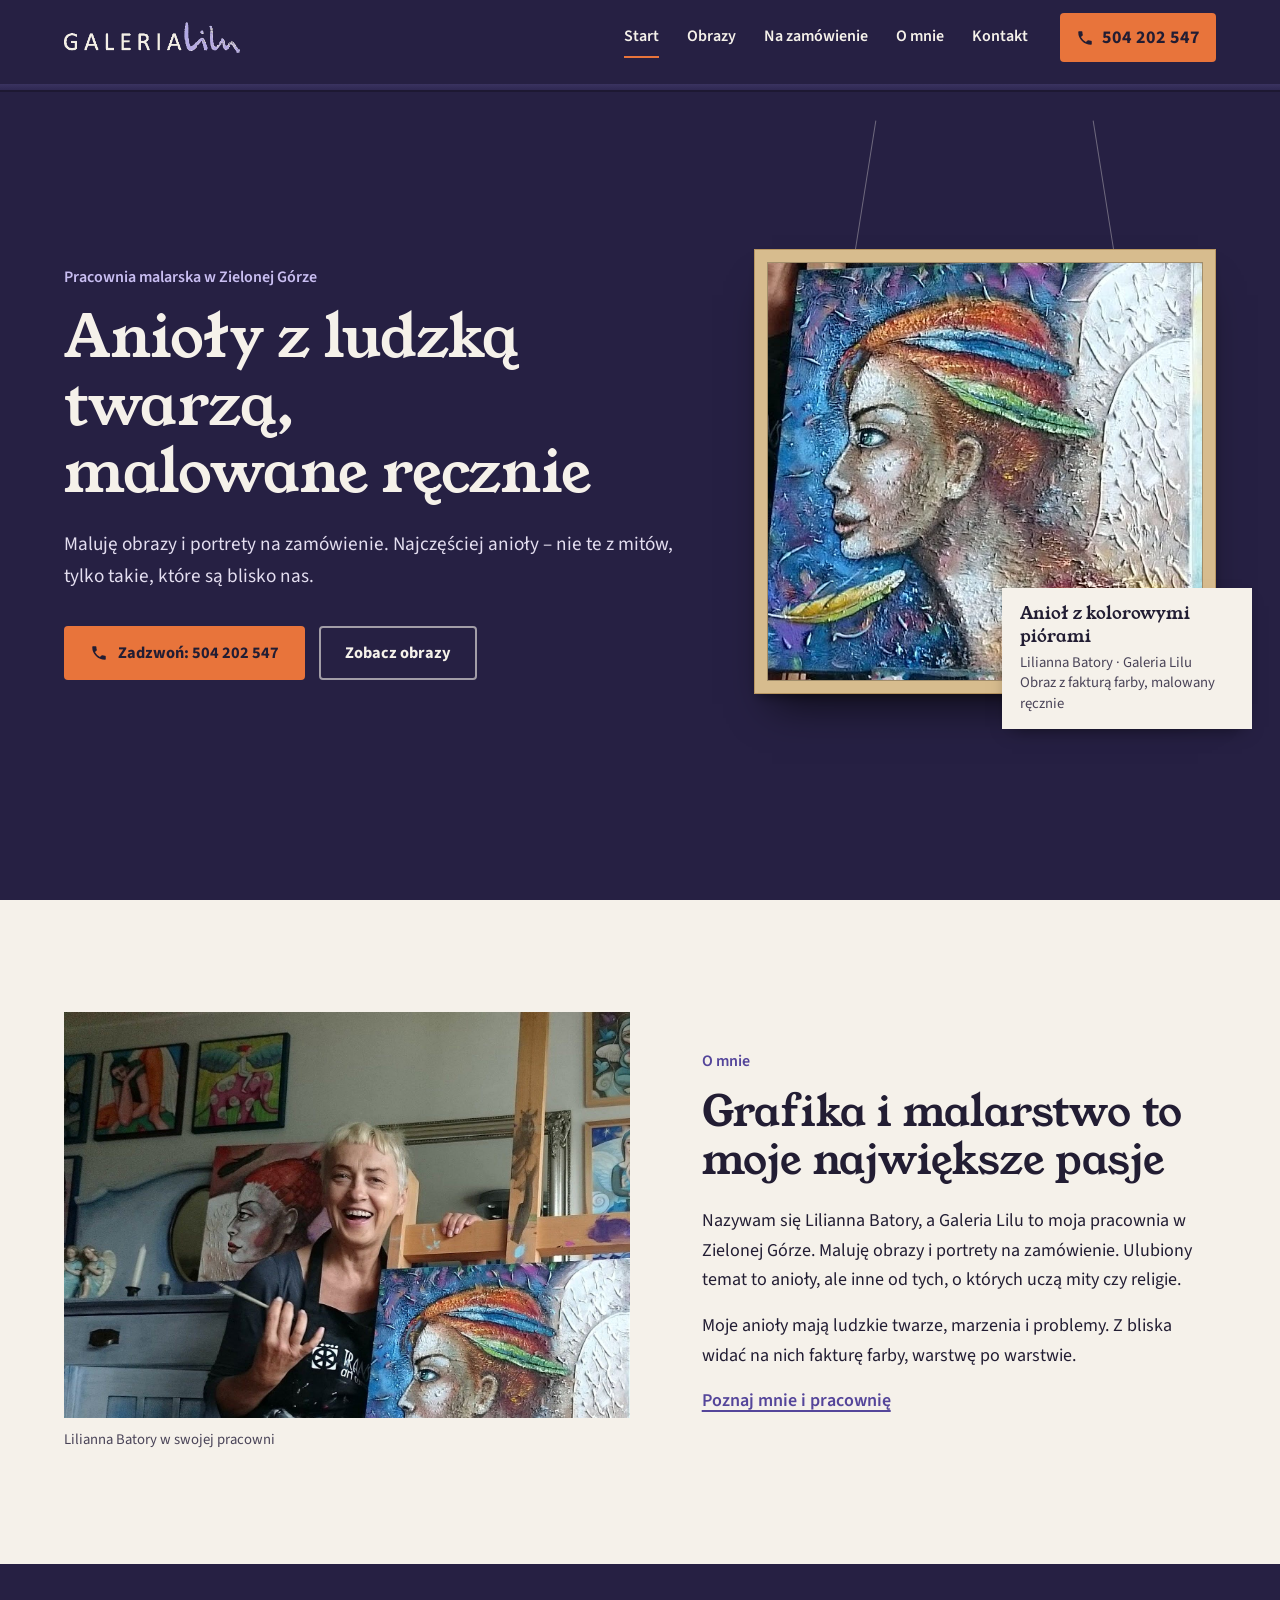
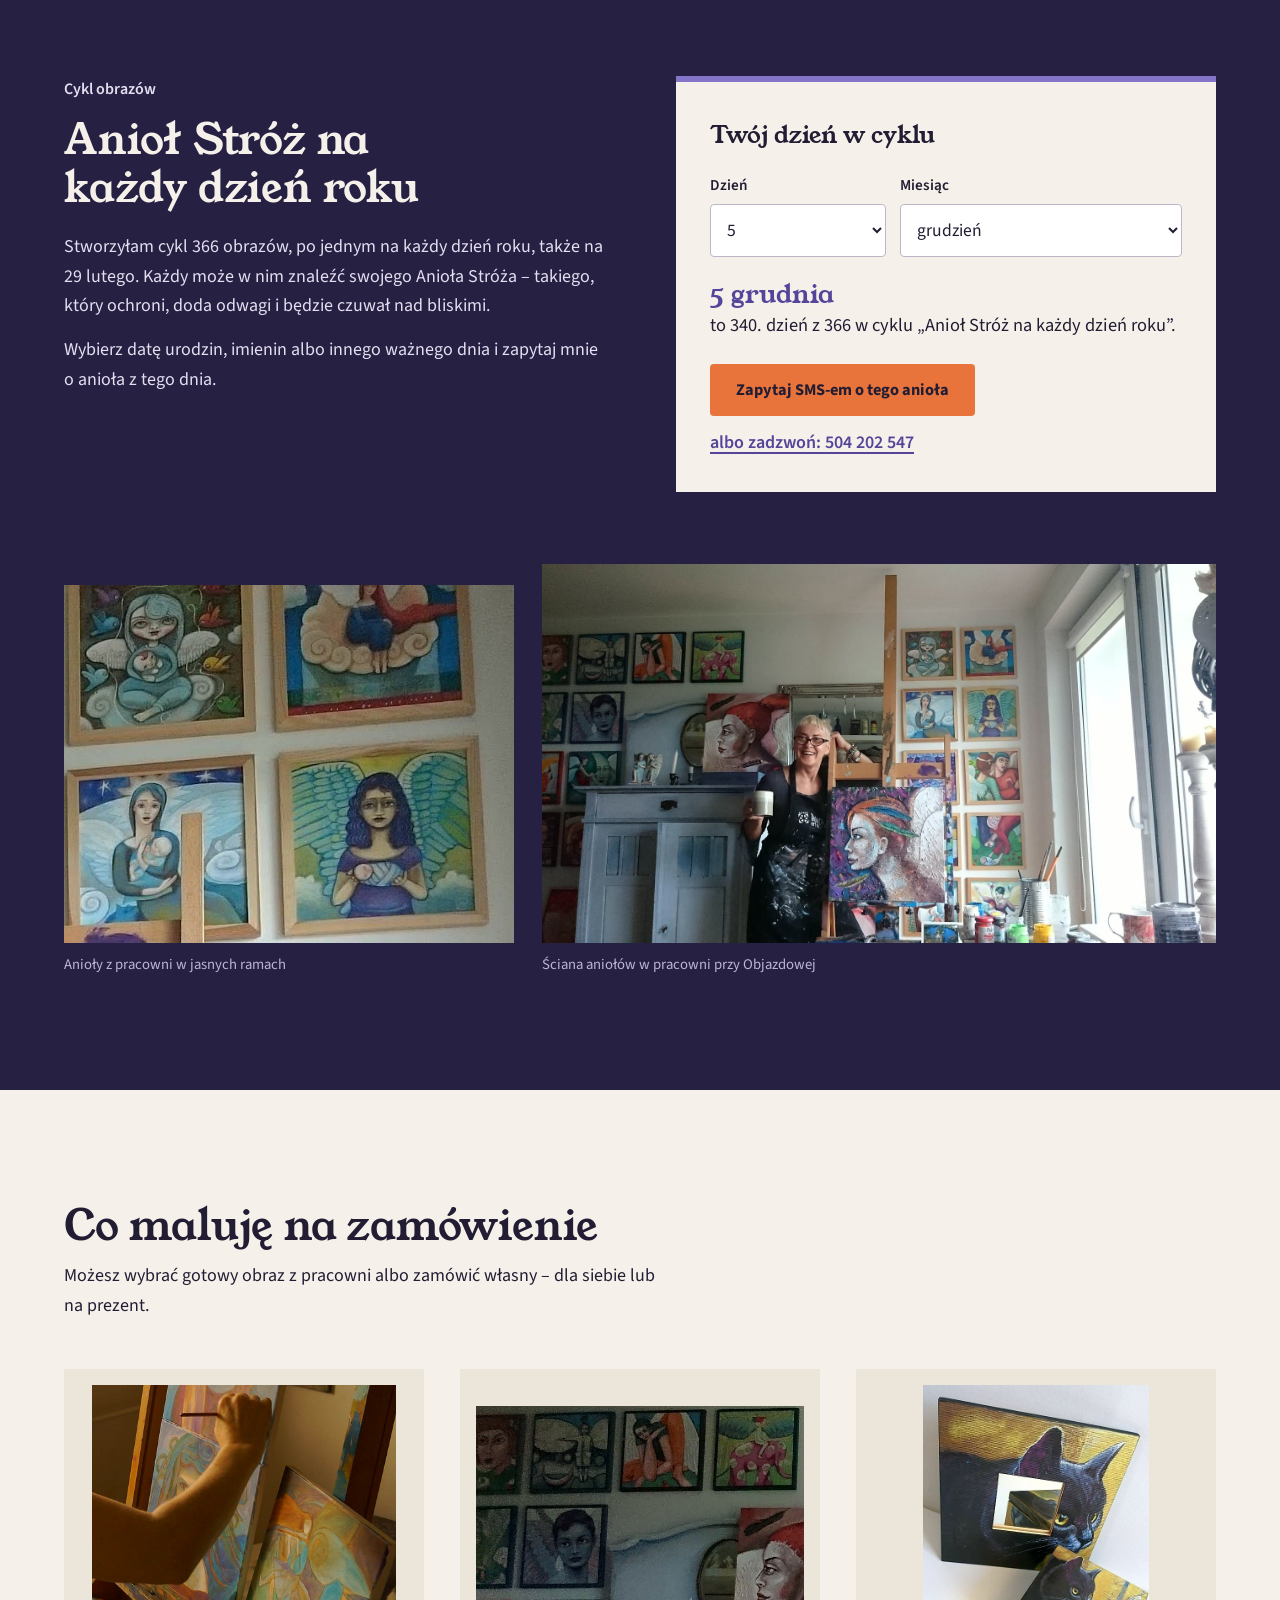
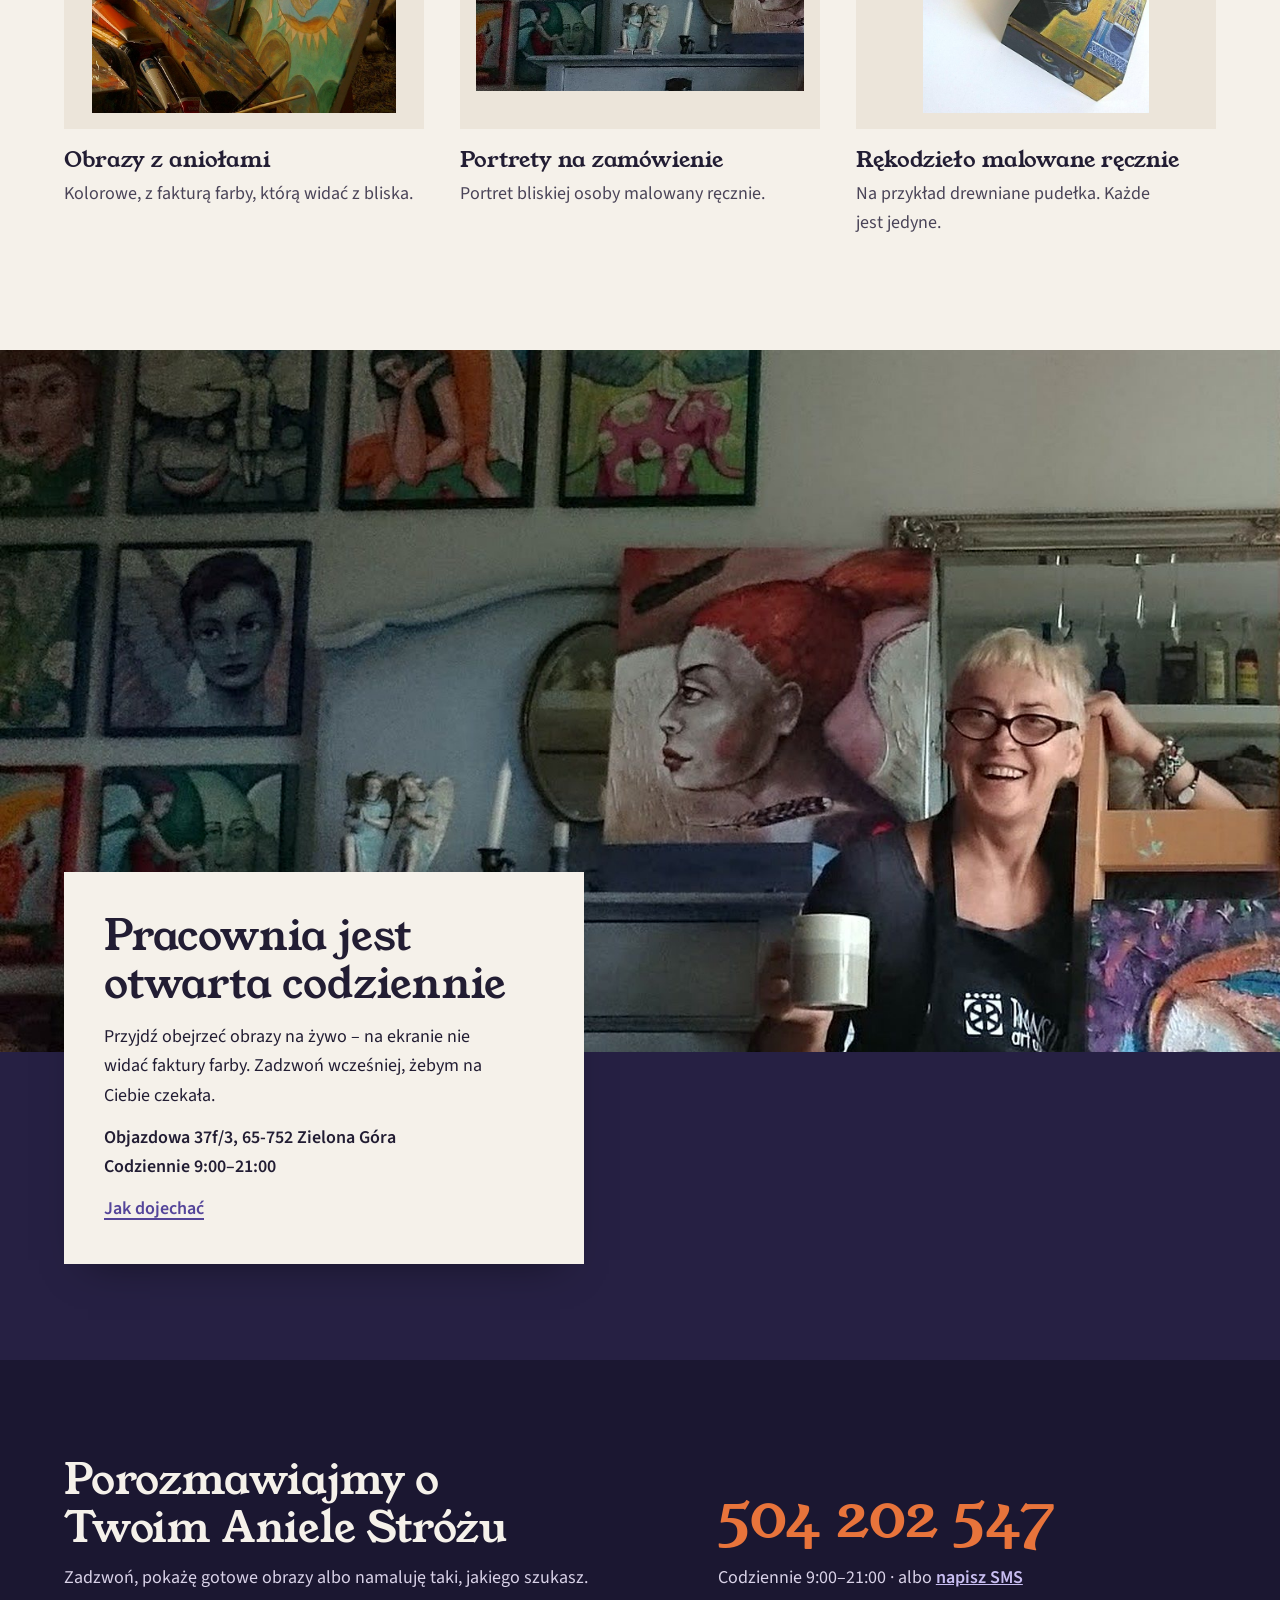
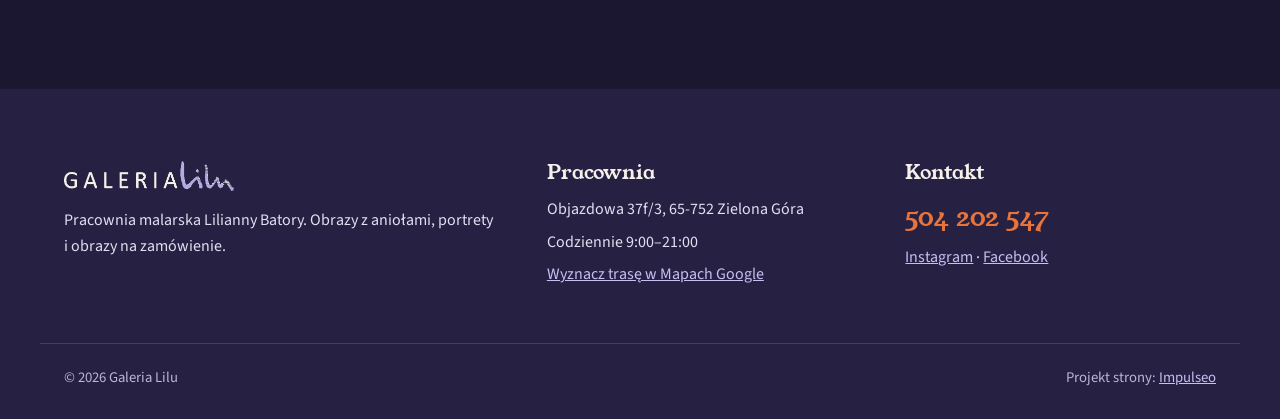
==== commit 5afcf918: "Demo v2: wystawa w pracowni – ściana z zawieszonym obrazem, cykl 366 aniołów, galeria z powiększenie" ====
--- a/index.html
+++ b/index.html
@@ -3,167 +3,174 @@
 <head>
 <meta charset="UTF-8">
 <meta name="viewport" content="width=device-width, initial-scale=1.0">
-<title>Galeria Lilu - obrazy z aniołami i portrety na zamówienie · Zielona Góra</title>
-<meta name="description" content="Galeria Lilu - pracownia Lilianny Batory w Zielonej Górze. Obrazy z aniołami, cykl 366 obrazów Anioł Stróż na każdy dzień roku, portrety i obrazy na zamówienie.">
+<title>Obrazy z aniołami i portrety na zamówienie · Zielona Góra | Galeria Lilu</title>
+<meta name="description" content="Galeria Lilu – pracownia Lilianny Batory w Zielonej Górze. Obrazy z aniołami, cykl 366 obrazów Anioł Stróż na każdy dzień roku, portrety i obrazy na zamówienie.">
 <link rel="canonical" href="https://impulseo-pl.github.io/galeria-lilu/">
 <meta name="robots" content="noindex, nofollow">
+<meta name="theme-color" content="#262043">
 <meta property="og:type" content="website">
 <meta property="og:locale" content="pl_PL">
 <meta property="og:site_name" content="Galeria Lilu">
-<meta property="og:title" content="Galeria Lilu - obrazy z aniołami i portrety na zamówienie · Zielona Góra">
-<meta property="og:description" content="Galeria Lilu - pracownia Lilianny Batory w Zielonej Górze. Obrazy z aniołami, cykl 366 obrazów Anioł Stróż na każdy dzień roku, portrety i obrazy na zamówienie.">
+<meta property="og:title" content="Obrazy z aniołami i portrety na zamówienie · Zielona Góra | Galeria Lilu">
+<meta property="og:description" content="Galeria Lilu – pracownia Lilianny Batory w Zielonej Górze. Obrazy z aniołami, cykl 366 obrazów Anioł Stróż na każdy dzień roku, portrety i obrazy na zamówienie.">
 <meta property="og:url" content="https://impulseo-pl.github.io/galeria-lilu/">
 <meta property="og:image" content="https://impulseo-pl.github.io/galeria-lilu/img/og.jpg">
-<meta property="og:image:width" content="1200">
-<meta property="og:image:height" content="630">
 <meta name="twitter:card" content="summary_large_image">
-<script type="application/ld+json">{"@context": "https://schema.org", "@type": "LocalBusiness", "name": "Galeria Lilu", "url": "https://impulseo-pl.github.io/galeria-lilu/", "telephone": "+48504202547", "image": "https://impulseo-pl.github.io/galeria-lilu/img/og.jpg", "areaServed": "Zielona Góra", "sameAs": ["https://www.facebook.com/p/galerialilu-100063552610702/", "https://www.instagram.com/galeria.lilu/", "https://www.google.com/maps/place/Galeria+Lilu+Lilianna+Batory/@51.947212,15.4846989,17z"]}</script>
-<link rel="preconnect" href="https://fonts.googleapis.com">
-<link rel="preconnect" href="https://fonts.gstatic.com" crossorigin>
-<link href="https://fonts.googleapis.com/css2?family=Spectral:wght@500;600;700&family=Source+Sans+3:wght@400;500;600&display=swap" rel="stylesheet">
-<link rel="stylesheet" href="assets/styles.css?v=4138c175">
+<script type="application/ld+json">{"@context": "https://schema.org", "@type": "ArtGallery", "name": "Galeria Lilu – Lilianna Batory", "url": "https://impulseo-pl.github.io/galeria-lilu/", "telephone": "+48504202547", "image": "https://impulseo-pl.github.io/galeria-lilu/img/og.jpg", "address": {"@type": "PostalAddress", "streetAddress": "Objazdowa 37f/3", "postalCode": "65-752", "addressLocality": "Zielona Góra", "addressCountry": "PL"}, "geo": {"@type": "GeoCoordinates", "latitude": 51.947212, "longitude": 15.4846989}, "openingHoursSpecification": [{"@type": "OpeningHoursSpecification", "dayOfWeek": ["Monday", "Tuesday", "Wednesday", "Thursday", "Friday", "Saturday", "Sunday"], "opens": "09:00", "closes": "21:00"}], "sameAs": ["https://www.facebook.com/p/galerialilu-100063552610702/", "https://www.instagram.com/galeria.lilu/", "https://www.google.com/maps/place/Galeria+Lilu+Lilianna+Batory/@51.947212,15.4846989,17z"]}</script>
+<link rel="preconnect" href="https://fonts.googleapis.com"><link rel="preconnect" href="https://fonts.gstatic.com" crossorigin><link href="https://fonts.googleapis.com/css2?family=Young+Serif&family=Source+Sans+3:ital,wght@0,400;0,600;0,700;1,400&display=swap" rel="stylesheet">
+<link rel="stylesheet" href="assets/styles.css?v=0ee27dac">
 </head>
-<body>
-
-<header class="nav">
-  <div class="wrap nav-inner">
-    <a class="brand brand-has-logo" href="index.html"><img class="brand-logo" src="img/logo.png" alt="Galeria Lilu" width="665" height="116" decoding="async"></a>
-    <nav class="nav-links">
-      <a href="index.html" class="active" aria-current="page">Strona główna</a>
-      <a href="realizacje.html">Obrazy</a>
-      <a href="oferta.html">Oferta</a>
-      <a href="o-nas.html">O mnie</a>
-      <a href="kontakt.html">Kontakt</a>
-      <a href="kontakt.html" class="btn btn-accent">Zapytaj o obraz</a>
-    </nav>
-    <button class="nav-toggle" aria-label="Menu"><span></span><span></span><span></span></button>
+<body class="start-ciemny">
+<a class="skip" href="#tresc">Przejdź do treści</a>
+<header class="nav" id="nav">
+  <div class="wrap nav-in">
+    <a class="logo" href="index.html" aria-label="Galeria Lilu – strona główna">
+      <img class="logo-c" src="img/logo.png" alt="Galeria Lilu" width="665" height="116">
+      <img class="logo-j" src="img/logo-jasne.png" alt="" width="665" height="116" aria-hidden="true">
+    </a>
+    <nav class="menu" id="menu" aria-label="Menu główne"><a href="index.html" aria-current="page">Start</a><a href="realizacje.html">Obrazy</a><a href="oferta.html">Na zamówienie</a><a href="o-nas.html">O mnie</a><a href="kontakt.html">Kontakt</a></nav>
+    <a class="nav-tel" href="tel:+48504202547"><svg width="18" height="18" viewBox="0 0 24 24" aria-hidden="true"><path d="M6.6 10.8a15.5 15.5 0 0 0 6.6 6.6l2.2-2.2a1 1 0 0 1 1-.24 11.4 11.4 0 0 0 3.6.58 1 1 0 0 1 1 1V20a1 1 0 0 1-1 1A17 17 0 0 1 3 4a1 1 0 0 1 1-1h3.5a1 1 0 0 1 1 1c0 1.25.2 2.46.58 3.6a1 1 0 0 1-.25 1l-2.23 2.2Z" fill="currentColor"/></svg><span>504 202 547</span></a>
+    <button class="burger" id="burger" aria-label="Otwórz menu" aria-expanded="false" aria-controls="menu"><span></span><span></span></button>
   </div>
 </header>
+<main id="tresc">
 
-<main>
-<section class="hero-cine">
-  <img src="img/hero.jpg" fetchpriority="high" data-rotate="img/g6.jpg|img/g9.jpg" alt="Galeria Lilu - Anioły z ludzką twarzą, malowane ręcznie" width="2000" height="1125">
-  <div class="wrap">
-    <div class="hero-copy">
-      <div class="brandmark bm-l"><span class="bm-line"><span>Galeria Lilu</span></span></div>
-      <h1>Anioły z ludzką twarzą, malowane ręcznie</h1>
-      <p class="lead">Maluję obrazy i portrety na zamówienie. Najczęściej anioły - nie te z mitów, tylko takie, które są blisko nas. Pracownia w Zielonej Górze, przy ulicy Objazdowej.</p>
-      <div class="hero-actions">
-        <a href="realizacje.html" class="btn btn-accent">Zobacz obrazy <span class="arr">→</span></a>
-        <a href="kontakt.html" class="btn btn-ghost btn-on-dark">Zapytaj o obraz</a>
+<section class="wernisaz">
+  <div class="wrap wernisaz-in">
+    <div class="wernisaz-txt">
+      <p class="kicker">Pracownia malarska w Zielonej Górze</p>
+      <h1>Anioły z&nbsp;ludzką twarzą, malowane ręcznie</h1>
+      <p class="lead">Maluję obrazy i portrety na zamówienie. Najczęściej anioły – nie te z mitów, tylko takie, które są blisko nas.</p>
+      <div class="akcje">
+        <a class="btn btn-pom" href="tel:+48504202547"><svg width="18" height="18" viewBox="0 0 24 24" aria-hidden="true"><path d="M6.6 10.8a15.5 15.5 0 0 0 6.6 6.6l2.2-2.2a1 1 0 0 1 1-.24 11.4 11.4 0 0 0 3.6.58 1 1 0 0 1 1 1V20a1 1 0 0 1-1 1A17 17 0 0 1 3 4a1 1 0 0 1 1-1h3.5a1 1 0 0 1 1 1c0 1.25.2 2.46.58 3.6a1 1 0 0 1-.25 1l-2.23 2.2Z" fill="currentColor"/></svg> Zadzwoń: 504 202 547</a>
+        <a class="btn btn-jasny" href="realizacje.html">Zobacz obrazy</a>
       </div>
+    </div>
+    <figure class="zawieszony">
+      <div class="rama"><img src="img/g1.jpg" alt="Anioł z kolorowymi piórami" width="583" height="560" fetchpriority="high" decoding="async"></div>
+      <figcaption class="etykieta-muzealna">
+        <b>Anioł z kolorowymi piórami</b>
+        <span>Lilianna Batory · Galeria Lilu</span>
+        <span>Obraz z fakturą farby, malowany ręcznie</span>
+      </figcaption>
+    </figure>
+  </div>
+</section>
+
+<section class="sekcja papier">
+  <div class="wrap dwa">
+    <figure class="foto"><img src="img/g12.jpg" alt="Lilianna Batory w pracowni" width="1600" height="1147" loading="lazy" decoding="async"><figcaption>Lilianna Batory w swojej pracowni</figcaption></figure>
+    <div class="tekst">
+      <p class="kicker ciemny">O mnie</p>
+      <h2>Grafika i malarstwo to moje największe pasje</h2>
+      <p>Nazywam się Lilianna Batory, a Galeria Lilu to moja pracownia w Zielonej Górze. Maluję obrazy i portrety na zamówienie. Ulubiony temat to anioły, ale inne od tych, o których uczą mity czy religie.</p>
+      <p>Moje anioły mają ludzkie twarze, marzenia i problemy. Z bliska widać na nich fakturę farby, warstwę po warstwie.</p>
+      <p><a class="link" href="o-nas.html">Poznaj mnie i pracownię</a></p>
     </div>
   </div>
 </section>
-<section class="strip n-5" style="padding-block:0">
-  <div class="wrap">
-    <div class="item reveal"><div class="k">366 aniołów</div><div class="v">na każdy dzień roku</div></div>
-    <div class="item reveal"><div class="k">Portrety</div><div class="v">na zamówienie</div></div>
-    <div class="item reveal"><div class="k">Obrazy</div><div class="v">na zamówienie</div></div>
-    <div class="item reveal"><div class="k">Grafika</div><div class="v">i malarstwo</div></div>
-    <div class="item reveal"><div class="k">Rękodzieło</div><div class="v">malowane ręcznie</div></div>
+
+<section class="sekcja noc" id="cykl">
+  <div class="wrap cykl">
+    <div class="cykl-txt">
+      <p class="kicker">Cykl obrazów</p>
+      <h2>Anioł Stróż na każdy dzień roku</h2>
+      <p>Stworzyłam cykl 366 obrazów, po jednym na każdy dzień roku, także na 29 lutego. Każdy może w nim znaleźć swojego Anioła Stróża – takiego, który ochroni, doda odwagi i będzie czuwał nad bliskimi.</p>
+      <p>Wybierz datę urodzin, imienin albo innego ważnego dnia i zapytaj mnie o anioła z tego dnia.</p>
+    </div>
+    <form class="dzien" id="dzien" aria-label="Twój dzień w cyklu">
+      <p class="dzien-tytul">Twój dzień w cyklu</p>
+      <div class="dzien-pola">
+        <label>Dzień<select id="d-dzien"></select></label>
+        <label>Miesiąc<select id="d-mies"></select></label>
+      </div>
+      <p class="dzien-wynik" id="d-wynik" aria-live="polite"></p>
+      <div class="dzien-akcje">
+        <a class="btn btn-pom" id="d-sms" href="sms:+48504202547">Zapytaj SMS-em o tego anioła</a>
+        <a class="link jasny" href="tel:+48504202547">albo zadzwoń: 504 202 547</a>
+      </div>
+    </form>
+  </div>
+  <div class="wrap cykl-foto">
+    <figure><img src="img/g3.jpg" alt="Anioły w jasnych ramach" width="565" height="450" loading="lazy" decoding="async"><figcaption>Anioły z pracowni w jasnych ramach</figcaption></figure>
+    <figure><img src="img/hero.jpg" alt="Pracownia Galerii Lilu" width="1600" height="900" loading="lazy" decoding="async"><figcaption>Ściana aniołów w pracowni przy Objazdowej</figcaption></figure>
   </div>
 </section>
-<section>
-  <div class="wrap split">
-    <div class="split-art reveal"><img src="img/g1.jpg" alt="Galeria Lilu - obraz" loading="lazy" width="583" height="560" decoding="async"></div>
-    <div class="split-copy reveal">
-      <span class="eyebrow">O mnie</span>
-      <h2>Grafika i malarstwo to moje największe pasje</h2>
-      <p class="muted">Nazywam się Lilianna Batory, a Galeria Lilu to moja pracownia w Zielonej Górze. Maluję obrazy i portrety na zamówienie. Ulubiony temat to anioły, ale inne od tych, o których uczą mity czy religie.</p>
-      <p class="muted">Stworzyłam między innymi cykl 366 obrazów „Anioł Stróż na każdy dzień roku”. Zapraszam do rozmowy o Twoim Aniele Stróżu. Takim, który ochroni, doda odwagi i będzie czuwał nad bliskimi.</p>
-      <a href="o-nas.html" class="btn btn-ghost">Poznaj mnie <span class="arr">→</span></a>
+
+<section class="sekcja papier">
+  <div class="wrap">
+    <div class="naglowek-sekcji">
+      <h2>Co maluję na zamówienie</h2>
+      <p>Możesz wybrać gotowy obraz z pracowni albo zamówić własny – dla siebie lub na prezent.</p>
+    </div>
+    <div class="trzy">
+      <a class="praca" href="oferta.html#anioly">
+        <figure><img src="img/g5.jpg" alt="Przy sztaludze, obraz w trakcie" width="924" height="1000" loading="lazy" decoding="async"></figure>
+        <h3>Obrazy z aniołami</h3>
+        <p>Kolorowe, z fakturą farby, którą widać z bliska.</p>
+      </a>
+      <a class="praca" href="oferta.html#portrety">
+        <figure><img src="img/g4.jpg" alt="Ściana portretów w pracowni" width="610" height="530" loading="lazy" decoding="async"></figure>
+        <h3>Portrety na zamówienie</h3>
+        <p>Portret bliskiej osoby malowany ręcznie.</p>
+      </a>
+      <a class="praca" href="oferta.html#rekodzielo">
+        <figure><img src="img/g2.jpg" alt="Malowane pudełka z czarnym kotem" width="540" height="782" loading="lazy" decoding="async"></figure>
+        <h3>Rękodzieło malowane ręcznie</h3>
+        <p>Na przykład drewniane pudełka. Każde jest jedyne.</p>
+      </a>
     </div>
   </div>
 </section>
-<section class="gateways-band">
+
+<section class="sciana-pracowni">
+  <figure class="pelny"><img src="img/g9.jpg" alt="W pracowni przy Objazdowej" width="1600" height="1188" fetchpriority="high" decoding="async"></figure>
   <div class="wrap">
-    <div class="gateways">
-      <a href="oferta.html" class="gateway reveal"><img src="img/g2.jpg" alt="Rękodzieło artystyczne - malowane pudełko" loading="lazy" width="540" height="782" decoding="async"><span class="g-ttl">Rękodzieło artystyczne</span></a>
-      <a href="oferta.html" class="gateway reveal"><img src="img/g3.jpg" alt="Obrazy z aniołami" loading="lazy" width="565" height="450" decoding="async"><span class="g-ttl">Obrazy z aniołami</span></a>
-      <a href="oferta.html" class="gateway reveal"><img src="img/g4.jpg" alt="Portrety na zamówienie" loading="lazy" width="610" height="530" decoding="async"><span class="g-ttl">Portrety na zamówienie</span></a>
+    <div class="sciana-karta">
+      <h2>Pracownia jest otwarta codziennie</h2>
+      <p>Przyjdź obejrzeć obrazy na żywo – na ekranie nie widać faktury farby. Zadzwoń wcześniej, żebym na Ciebie czekała.</p>
+      <p class="adres">Objazdowa 37f/3, 65-752 Zielona Góra<br>Codziennie 9:00–21:00</p>
+      <p><a class="link" href="kontakt.html">Jak dojechać</a></p>
     </div>
   </div>
 </section>
-<section class="stopklatka" aria-hidden="true">
-  <div class="stk-bg" style="background-image:url(img/about.jpg)"></div>
-</section>
-<section class="opinie op-fallback">
-  <div class="wrap">
-    <div class="head center reveal">
-      <span class="eyebrow">Zamówienia</span>
-      <h2>Obraz na zamówienie</h2>
-      <p>Zadzwoń, umówimy się w pracowni albo opowiesz mi, jaki obraz chcesz zamówić.</p>
+
+<section class="cta">
+  <div class="wrap cta-in">
+    <div>
+      <h2>Porozmawiajmy o Twoim Aniele Stróżu</h2>
+      <p>Zadzwoń, pokażę gotowe obrazy albo namaluję taki, jakiego szukasz.</p>
+    </div>
+    <div class="cta-akcje">
+      <a class="tel-duzy" href="tel:+48504202547">504 202 547</a>
+      <p>Codziennie 9:00–21:00 · albo <a href="sms:+48504202547">napisz SMS</a></p>
     </div>
   </div>
 </section>
-<section>
-  <div class="wrap">
-    <div class="head reveal">
-      <span class="eyebrow">Obrazy</span>
-      <h2>Z mojej pracowni</h2>
-      <p>Obrazy, anioły i rękodzieło prosto ze sztalugi.</p>
+
+</main>
+<footer class="stopka">
+  <div class="wrap stopka-in">
+    <div>
+      <img src="img/logo-jasne.png" alt="Galeria Lilu" width="665" height="116" class="stopka-logo" loading="lazy">
+      <p>Pracownia malarska Lilianny Batory. Obrazy z aniołami, portrety i obrazy na zamówienie.</p>
     </div>
-    <div class="gallery">
-      <div class="tile t-two3 reveal"><img src="img/g5.jpg" alt="Galeria Lilu" loading="lazy" width="924" height="1000" decoding="async"></div>
-      <div class="tile t-third reveal"><img src="img/g10.jpg" alt="Galeria Lilu" loading="lazy" width="1512" height="1012" decoding="async"></div>
-      <div class="tile t-third reveal"><img src="img/g11.jpg" alt="Galeria Lilu" loading="lazy" width="1600" height="1078" decoding="async"></div>
-      <div class="tile t-third reveal"><img src="img/g12.jpg" alt="Galeria Lilu" loading="lazy" width="1600" height="1147" decoding="async"></div>
+    <div>
+      <h2>Pracownia</h2>
+      <p>Objazdowa 37f/3, 65-752 Zielona Góra</p>
+      <p>Codziennie 9:00–21:00</p>
+      <p><a href="https://www.google.com/maps/place/Galeria+Lilu+Lilianna+Batory/@51.947212,15.4846989,17z" target="_blank" rel="noopener">Wyznacz trasę w Mapach Google</a></p>
     </div>
-    <div style="margin-top:var(--space-7)" class="reveal"><a href="realizacje.html" class="btn btn-accent">Pełna galeria <span class="arr">→</span></a></div>
-  </div>
-</section>
-<section class="cta">
-  <div class="wrap">
-    <div class="reveal">
-      <span class="eyebrow">Zamówienie</span>
-      <h2>Porozmawiajmy o Twoim Aniele Stróżu</h2>
-      <p>Zadzwoń codziennie między 9 a 21. Pokażę gotowe obrazy albo namaluję taki, jakiego szukasz.</p>
-    </div>
-    <div class="cta-actions reveal">
-      <a href="kontakt.html" class="btn btn-light">Zapytaj o obraz <span class="arr">→</span></a>
-      <a href="tel:+48504202547" class="btn btn-ghost btn-ghost-cta">+48 504 202 547</a>
+    <div>
+      <h2>Kontakt</h2>
+      <p><a class="stopka-tel" href="tel:+48504202547">504 202 547</a></p>
+      <p><a href="https://www.instagram.com/galeria.lilu/" target="_blank" rel="noopener">Instagram</a> · <a href="https://www.facebook.com/p/galerialilu-100063552610702/" target="_blank" rel="noopener">Facebook</a></p>
     </div>
   </div>
-</section>
-</main>
-
-<footer>
-  <div class="wrap">
-    <div class="foot-grid">
-      <div class="foot-brand">
-        <div class="name">Galeria Lilu</div>
-        <p>Maluję obrazy i portrety na zamówienie. Najczęściej anioły - nie te z mitów, tylko takie, które są blisko nas.</p>
-      </div>
-      <div class="foot-col">
-        <h4>Nawigacja</h4>
-        <a href="index.html">Strona główna</a>
-        <a href="realizacje.html">Obrazy</a>
-        <a href="oferta.html">Oferta</a>
-        <a href="o-nas.html">O mnie</a>
-        <a href="kontakt.html">Kontakt</a>
-      </div>
-      <div class="foot-col">
-        <h4>Kontakt</h4>
-        <a href="tel:+48504202547">+48 504 202 547</a>
-        <p>Objazdowa 37f/3, 65-752 Zielona Góra</p>
-        <a href="https://www.google.com/maps/place/Galeria+Lilu+Lilianna+Batory/@51.947212,15.4846989,17z" target="_blank" rel="noopener">Jak dojechać →</a>
-      <div class="foot-soc">
-        <a class="soc" href="https://www.facebook.com/p/galerialilu-100063552610702/" target="_blank" rel="noopener" aria-label="Facebook - Galeria Lilu"><svg viewBox="0 0 24 24" aria-hidden="true" focusable="false"><path d="M9.101 23.691v-7.98H6.627v-3.667h2.474v-1.58c0-4.085 1.848-5.978 5.858-5.978.401 0 .955.042 1.468.103a8.68 8.68 0 0 1 1.141.195v3.325a8.623 8.623 0 0 0-.653-.036 26.805 26.805 0 0 0-.733-.009c-.707 0-1.259.096-1.675.309a1.686 1.686 0 0 0-.679.622c-.258.42-.374.995-.374 1.752v1.297h3.919l-.386 2.103-.287 1.564h-3.246v8.245C19.396 23.238 24 18.179 24 12.044c0-6.627-5.373-12-12-12s-12 5.373-12 12c0 5.628 3.874 10.35 9.101 11.647Z" fill="currentColor"/></svg></a>
-        <a class="soc" href="https://www.instagram.com/galeria.lilu/" target="_blank" rel="noopener" aria-label="Instagram - Galeria Lilu"><svg viewBox="0 0 24 24" aria-hidden="true" focusable="false"><path d="M7.0301.084c-1.2768.0602-2.1487.264-2.911.5634-.7888.3075-1.4575.72-2.1228 1.3877-.6652.6677-1.075 1.3368-1.3802 2.127-.2954.7638-.4956 1.6365-.552 2.914-.0564 1.2775-.0689 1.6882-.0626 4.947.0062 3.2586.0206 3.6671.0825 4.9473.061 1.2765.264 2.1482.5635 2.9107.308.7889.72 1.4573 1.388 2.1228.6679.6655 1.3365 1.0743 2.1285 1.38.7632.295 1.6361.4961 2.9134.552 1.2773.056 1.6884.069 4.9462.0627 3.2578-.0062 3.668-.0207 4.9478-.0814 1.28-.0607 2.147-.2652 2.9098-.5633.7889-.3086 1.4578-.72 2.1228-1.3881.665-.6682 1.0745-1.3378 1.3795-2.1284.2957-.7632.4966-1.636.552-2.9124.056-1.2809.0692-1.6898.063-4.948-.0063-3.2583-.021-3.6668-.0817-4.9465-.0607-1.2797-.264-2.1487-.5633-2.9117-.3084-.7889-.72-1.4568-1.3876-2.1228C21.2982 1.33 20.628.9208 19.8378.6165 19.074.321 18.2017.1197 16.9244.0645 15.6471.0093 15.236-.005 11.977.0014 8.718.0076 8.31.0215 7.0301.0839m.1402 21.6932c-1.17-.0509-1.8053-.2453-2.2287-.408-.5606-.216-.96-.4771-1.3819-.895-.422-.4178-.6811-.8186-.9-1.378-.1644-.4234-.3624-1.058-.4171-2.228-.0595-1.2645-.072-1.6442-.079-4.848-.007-3.2037.0053-3.583.0607-4.848.05-1.169.2456-1.805.408-2.2282.216-.5613.4762-.96.895-1.3816.4188-.4217.8184-.6814 1.3783-.9003.423-.1651 1.0575-.3614 2.227-.4171 1.2655-.06 1.6447-.072 4.848-.079 3.2033-.007 3.5835.005 4.8495.0608 1.169.0508 1.8053.2445 2.228.408.5608.216.96.4754 1.3816.895.4217.4194.6816.8176.9005 1.3787.1653.4217.3617 1.056.4169 2.2263.0602 1.2655.0739 1.645.0796 4.848.0058 3.203-.0055 3.5834-.061 4.848-.051 1.17-.245 1.8055-.408 2.2294-.216.5604-.4763.96-.8954 1.3814-.419.4215-.8181.6811-1.3783.9-.4224.1649-1.0577.3617-2.2262.4174-1.2656.0595-1.6448.072-4.8493.079-3.2045.007-3.5825-.006-4.848-.0608M16.953 5.5864A1.44 1.44 0 1 0 18.39 4.144a1.44 1.44 0 0 0-1.437 1.4424M5.8385 12.012c.0067 3.4032 2.7706 6.1557 6.173 6.1493 3.4026-.0065 6.157-2.7701 6.1506-6.1733-.0065-3.4032-2.771-6.1565-6.174-6.1498-3.403.0067-6.156 2.771-6.1496 6.1738M8 12.0077a4 4 0 1 1 4.008 3.9921A3.9996 3.9996 0 0 1 8 12.0077" fill="currentColor"/></svg></a>
-        <a class="soc" href="https://www.google.com/maps/place/Galeria+Lilu+Lilianna+Batory/@51.947212,15.4846989,17z" target="_blank" rel="noopener" aria-label="Google - Galeria Lilu"><svg viewBox="0 0 24 24" aria-hidden="true" focusable="false"><path d="M12.48 10.92v3.28h7.84c-.24 1.84-.853 3.187-1.787 4.133-1.147 1.147-2.933 2.4-6.053 2.4-4.827 0-8.6-3.893-8.6-8.72s3.773-8.72 8.6-8.72c2.6 0 4.507 1.027 5.907 2.347l2.307-2.307C18.747 1.44 16.133 0 12.48 0 5.867 0 .307 5.387.307 12s5.56 12 12.173 12c3.573 0 6.267-1.173 8.373-3.36 2.16-2.16 2.84-5.213 2.84-7.667 0-.76-.053-1.467-.173-2.053H12.48z" fill="currentColor"/></svg></a>
-      </div>
-      </div>
-    </div>
-    <div class="foot-bot">
-      <span>© 2026 Galeria Lilu</span>
-      <span>Projekt strony: <a class="foot-credit" href="https://impulseo.pl" target="_blank" rel="noopener">Impulseo</a></span>
-    </div>
-  </div>
+  <div class="wrap stopka-dol"><span>© 2026 Galeria Lilu</span><span>Projekt strony: <a href="https://impulseo.pl" target="_blank" rel="noopener">Impulseo</a></span></div>
 </footer>
-<div class="sticky-reserve"><a class="sr-book" href="kontakt.html">Zapytaj o obraz</a><a class="sr-call" href="tel:+48504202547" aria-label="Zadzwoń"><svg class="ico-tel" width="16" height="16" viewBox="0 0 24 24" fill="none" aria-hidden="true"><path d="M6.6 10.8a15.5 15.5 0 0 0 6.6 6.6l2.2-2.2a1 1 0 0 1 1-.24 11.4 11.4 0 0 0 3.6.58 1 1 0 0 1 1 1V20a1 1 0 0 1-1 1A17 17 0 0 1 3 4a1 1 0 0 1 1-1h3.5a1 1 0 0 1 1 1c0 1.25.2 2.46.58 3.6a1 1 0 0 1-.25 1l-2.23 2.2Z" fill="currentColor"/></svg></a></div>
+<div class="pasek-tel"><a href="tel:+48504202547"><svg width="18" height="18" viewBox="0 0 24 24" aria-hidden="true"><path d="M6.6 10.8a15.5 15.5 0 0 0 6.6 6.6l2.2-2.2a1 1 0 0 1 1-.24 11.4 11.4 0 0 0 3.6.58 1 1 0 0 1 1 1V20a1 1 0 0 1-1 1A17 17 0 0 1 3 4a1 1 0 0 1 1-1h3.5a1 1 0 0 1 1 1c0 1.25.2 2.46.58 3.6a1 1 0 0 1-.25 1l-2.23 2.2Z" fill="currentColor"/></svg> Zadzwoń</a><a href="sms:+48504202547">Napisz SMS</a></div>
 <div class="demo-wazne" data-do="2026-11-27" data-cykl="3" hidden><svg class="dw-ico" width="13" height="13" viewBox="0 0 24 24" fill="none" aria-hidden="true"><circle cx="12" cy="12" r="8.6" stroke="currentColor" stroke-width="1.8"/><path d="M12 7.2V12l3.3 2" stroke="currentColor" stroke-width="1.8" stroke-linecap="round"/></svg><span class="dw-txt"></span></div>
-
-<script src="assets/main.js"></script>
+<script src="assets/main.js?v=0ee27dac"></script>
 </body>
 </html>
--- a/assets/styles.css
+++ b/assets/styles.css
@@ -1,1667 +1,284 @@
-/* ============================================================
-   STOLBASZ — premium, architektoniczny B2B fit-out
-   Jasna paleta, zero brązu. System wg premium-web-craft.
-   Projekt strony: Impulseo (impulseo.pl)
-   ============================================================ */
-
+/* Galeria Lilu – „wystawa w pracowni”. 60 papier / 30 nocny fiolet ściany / 10 pomarańcz piór z obrazu g1 */
 :root{
-  /* PALETA — jasna, architektoniczna, chłodna */
-  --paper:#F2F1EE;          /* główne tło */
-  --paper-2:#E5E3DE;        /* sekcje alternatywne (chłodny jasny szary) */
-  --paper-3:#E5E3DE;        /* delikatne wypełnienia */
-  --ink:#1E1C1A;            /* tekst główny — chłodny grafit */
-  --ink-soft:#38332F;       /* nagłówki drugorzędne */
-  --muted:#88837B;          /* tekst poboczny */
-  --line:rgba(30,28,26,.12);/* hairline */
-  --accent:#836A42;         /* stonowany petrol-slate — jedyny akcent */
-  --accent-d:#67522F;
-  --accent-soft:rgba(131,106,66,.10);
-  --dark:#1E1C1A;           /* sekcje ciemne (stopka/CTA) */
-
-  /* HOVER ZDJĘĆ — JEDEN standard dla całego silnika (decyzja K. 04.08.2026, artefakt z wariantami).
-     AKTUALNE (K.+Szymon 09.08.2026, wybór z artefaktu 6 wariantów): zoom 1.05 przy 1.4s -
-     przy tak długim czasie mocniejszy kadr NIE skacze, tylko „oddycha". Poprzedni standard
-     (1.02 / .55s z 04.08) odbierany jako dynamiczny i szybki.
-     Spoczynek lekko przygaszony, ale TYLKO tam, gdzie jest mysz (@media hover:hover) —
-     na telefonie zdjęcia zostają w pełnej jasności. */
-  --img-zoom:1.05;                   /* K.+Szymon 09.08: wariant F z artefaktu porównawczego */
-  --img-rest:brightness(.95) saturate(.99);
-  --img-hot:brightness(1.06) saturate(1.05);
-  --img-dur:1.4s;                    /* K.+Szymon 09.08 (wariant F): powoli = elegancko */
-  --img-ease:cubic-bezier(.16,.84,.44,1);  /* miękki ogon, efekt „oddychania" */
-
-  /* ODSTĘPY — skala 4/8 */
-  --space-1:4px; --space-2:8px; --space-3:12px; --space-4:16px; --space-5:24px;
-  --space-6:32px; --space-7:48px; --space-8:64px; --space-9:96px; --space-10:128px;
-
-  /* TYPOGRAFIA — fluid clamp() (skala podbita 16.07.2026: większe, czytelniejsze litery — uwaga Adama) */
-  --text-sm:clamp(.9rem,.87rem + .12vw,1rem);
-  --text-base:clamp(1.08rem,1.04rem + .18vw,1.2rem);
-  --text-lg:clamp(1.24rem,1.15rem + .34vw,1.44rem);
-  --text-h3:clamp(1.34rem,1.22rem + .55vw,1.66rem);
-  --text-h2:clamp(2.1rem,1.66rem + 2.1vw,3.1rem);
-  --text-h1:clamp(2.9rem,2.1rem + 4vw,5.1rem);
-
-  /* PROMIENIE — architektoniczne, raczej ostre */
-  --r-sm:3px; --r-md:6px; --r-lg:10px;
-
-  /* RUCH */
-  --ease:cubic-bezier(.25,.46,.45,.94); --dur:.24s;
-
-  /* CIENIE — miękkie, warstwowe */
-  --sh-sm:0 1px 2px rgba(16,24,32,.04), 0 2px 8px rgba(16,24,32,.05);
-  --sh-md:0 2px 6px rgba(16,24,32,.05), 0 12px 28px -8px rgba(16,24,32,.12);
-  --sh-lg:0 6px 14px rgba(16,24,32,.07), 0 26px 56px -18px rgba(16,24,32,.22);
-
-  --hairline:1px solid var(--line);
-
-  --font-display:'Spectral',serif;
-  --font-body:'Source Sans 3',sans-serif;
+  --papier:#F5F1EA; --papier2:#ECE5DA;
+  --noc:#262043; --noc2:#1B1731;
+  --tusz:#221D33; --tusz2:#4A4458;
+  --fiolet:#8475C8; --fiolet-c:#54459A; --fiolet-j:#C9BEF2;
+  --pom:#E8743B; --pom-h:#F08A55;
+  --sciana:#DCE3E6;
+  --rama:#D7BC8E; --rama-c:#B89662;
+  --serif:"Young Serif",Georgia,serif;
+  --sans:"Source Sans 3",system-ui,sans-serif;
+  --wrap:1200px; --nav-h:76px;
+  --ease:cubic-bezier(.2,.7,.2,1);
 }
-
 *{box-sizing:border-box;margin:0;padding:0}
-html{scroll-behavior:smooth}
-body{
-  font-family:var(--font-body);
-  font-size:var(--text-base);
-  line-height:1.65;
-  color:var(--ink);
-  background:var(--paper);
-  -webkit-font-smoothing:antialiased;
-  text-rendering:optimizeLegibility;
-}
-img{max-width:100%;height:auto;display:block}  /* height:auto = width/height z atrybutów trzyma proporcje (TOP#12) */
-a{color:inherit;text-decoration:none}
-
-.wrap{width:min(92%,1180px);margin-inline:auto}
-section{padding-block:clamp(52px,6.5vw,96px)}
-
-h1,h2,h3{font-family:var(--font-display);font-weight:700;line-height:1.08;letter-spacing:-.02em;color:var(--ink)}
-h1{font-size:var(--text-h1);letter-spacing:-.035em}
-h2{font-size:var(--text-h2);letter-spacing:-.025em}
-h3{font-size:var(--text-h3)}
-/* MIARA — długość wiersza. WCAG 2.2 SC 1.4.8: max 80 znaków; Butterick: 45–90.
-   68ch daje realnie 72–78 znaków polskiego tekstu, czyli z zapasem pod granicą.
-   Wcześniej limit miał TYLKO <p> — <li>, <blockquote> i <dd> nie miały żadnego,
-   i to jedyny powód, dla którego 23 bloki na dwóch oddanych stronach jadą po
-   83–106 znaków w wierszu (pomiar 07.08.2026, bramka `miara`).
-   ⚠️ Listy i definicje ograniczamy TYLKO bez klasy: `ul`/`ol` z klasą to u nas
-   układ (siatki kafli, menu), a nie tekst ciągły — tam miarę wyznacza układ. */
-/* 60ch, nie 68ch (K. 10.08): po zmianie fontów na węższe kroje (DM Sans i spółka)
-   w 68ch mieściło się ~90 znaków - bramka pikselowa słusznie zgłaszała przekroczenie
-   granicy 80. Pomiar na żywej przeglądarce: 60ch = 90 znaków, 53ch = ~78 znaków, czyli normę WCAG 1.4.8. */
-:root{ --miara:53ch }
-p{max-width:min(100%,var(--miara))}
-blockquote,
-ul:not([class])>li, ol:not([class])>li,
-dl:not([class])>dd{max-width:min(100%,var(--miara))}
-
-/* ⚠️ Świadomie BEZ wyjątku `.tile p,.card p,.svc p{max-width:none}`, choć nasuwa się sam:
-   te akapity BYŁY już ograniczone (stare `p{max-width:65ch}`), więc „wyjątek" nie odblokowałby
-   niczego nowego — tylko ROZLUŹNIŁ stan sprzed zmiany na wszystkich demach naraz.
-   `figcaption` żadna z reguł wyżej nie dotyczy, więc też nie potrzebuje zwolnienia. */
-
-/* ŁAMANIE. `balance` wyrównuje długości wierszy w nagłówku, `pretty` pilnuje ostatniego
-   wiersza akapitu, żeby nie został w nim jeden wyraz. Obsługiwane od Chrome 117 /
-   Safari 17.5; starsze przeglądarki po prostu ignorują tę własność.
-   `text-wrap:pretty` nie występowało dotąd ANI RAZ w silniku ani w repo klientów. */
-h1,h2,h3,.lead,.lede{text-wrap:balance}
-p,li,blockquote,dd{text-wrap:pretty}
-
-.eyebrow{
-  font-family:var(--font-body);
-  font-size:var(--text-sm);
-  font-weight:600;
-  letter-spacing:.18em;
-  text-transform:uppercase;
-  color:var(--accent);
-  display:inline-flex;align-items:center;gap:var(--space-3);
-}
-/* flex:none + margin-top = kreska trzyma się PIERWSZEJ linii. Wcześniej align-items:center
-   centrowało ją względem całego bloku i przy zawinięciu (długi kicker typu
-   „…WNĘTRZ · LESZNO · OD 2019") druga linia lądowała z brzydkim wcięciem. */
-.eyebrow{align-items:flex-start}
-.eyebrow>*,.eyebrow{text-wrap:balance}   /* dlugi kicker lamal sie na sierote typu samo „2019" w drugiej linii */
-.eyebrow::before{content:"";width:28px;height:1px;background:var(--accent);display:inline-block;flex:none;margin-top:.62em}
-
-.muted{color:var(--muted)}
-.lead{font-size:var(--text-lg);line-height:1.55;color:var(--ink-soft);max-width:50ch}
-
-/* ---------- BUTTONS ---------- */
-.btn{
-  display:inline-flex;align-items:center;gap:var(--space-2);
-  font-weight:600;font-size:var(--text-sm);letter-spacing:.02em;
-  padding:var(--space-4) var(--space-6);
-  border-radius:var(--r-sm);
-  transition:transform var(--dur) var(--ease),box-shadow var(--dur) var(--ease),background var(--dur) var(--ease);
-  cursor:pointer;border:1px solid transparent;
-}
-.btn-accent{background:var(--accent);color:#fff;box-shadow:var(--sh-sm)}
-.btn-accent:hover{background:var(--accent-d);transform:translateY(-2px);box-shadow:var(--sh-md)}
-.btn-accent:active{transform:translateY(0);box-shadow:var(--sh-sm)}
-.btn-ghost{background:transparent;color:var(--ink);border-color:var(--line)}
-.btn-ghost:hover{border-color:var(--accent);color:var(--accent);transform:translateY(-2px)}
-.btn-light{background:#fff;color:var(--ink);box-shadow:var(--sh-sm)}
-.btn-light:hover{transform:translateY(-2px);box-shadow:var(--sh-md)}
-.btn .arr{transition:transform var(--dur) var(--ease)}
-.btn:hover .arr{transform:translateX(4px)}
-
-/* ---------- NAV ---------- */
-.nav{
-  position:sticky;top:0;z-index:50;
-  background:color-mix(in srgb,var(--paper) 88%,transparent);
-  backdrop-filter:saturate(140%) blur(10px);
-  border-bottom:var(--hairline);
-}
-.nav-inner{display:flex;align-items:center;justify-content:space-between;gap:var(--space-5);height:72px}
-/* ANTY-NACHODZENIE (K. 05.08.2026): długa nazwa firmy + przycisk z pełnym numerem nie mieściły się w pasku
-   i flex ściskał linki PONIŻEJ ich treści - "Kontakt" wchodził na ramkę "Zadzwoń +48 ...". Teraz ustępuje
-   nazwa marki (skrót wielokropkiem), a menu i przycisk nigdy się nie kurczą ani nie zachodzą na siebie. */
-.brand{display:flex;flex-direction:column;line-height:1;min-width:0;flex:0 1 auto}
-.brand .name{font-family:var(--font-display);font-weight:800;font-size:1.35rem;letter-spacing:.04em;white-space:nowrap;overflow:hidden;text-overflow:ellipsis}
-.brand .sub{font-size:.62rem;letter-spacing:.34em;text-transform:uppercase;color:var(--muted);margin-top:5px;white-space:nowrap;overflow:hidden;text-overflow:ellipsis}
-.nav-links{display:flex;align-items:center;gap:var(--space-6);flex:0 0 auto}
-.nav-links a{font-size:var(--text-sm);font-weight:500;color:var(--ink-soft);position:relative;padding-block:4px;white-space:nowrap;transition:color var(--dur) var(--ease)}
-.nav-links a::after{content:"";position:absolute;left:0;bottom:0;width:0;height:1.5px;background:var(--accent);transition:width var(--dur) var(--ease)}
-.nav-links a:hover,.nav-links a.active{color:var(--ink)}
-.nav-links a:hover::after,.nav-links a.active::after{width:100%}
-.nav-links .btn{padding:var(--space-2) var(--space-5)}
-/* przyciski w nav: właściwy kolor (przebij .nav-links a) + bez podkreślenia */
-.nav-links a.btn-accent{color:#fff}
-.nav-links a.btn-ghost,.nav-links a.btn-light{color:var(--ink)}
-/* CTA w pasku: NIE podkreślenie spod linków menu, ale ten sam przelatujący błysk,
-   co na wszystkich innych przyciskach (zgłoszenie K. 13.08.2026 - „na hero jest efekt
-   światła przechodzącego przez przycisk, na navbarze go nie ma, a mają być identyczne").
-   Reguła `.nav-links a::after` jest silniejsza od `.btn::after`, więc trzeba jej
-   geometrię wyzerować i wpisać połysk z nazwy - samo `display:none` gasiło efekt. */
-.nav-links a.btn::after{
-  display:block;content:"";position:absolute;inset:0;z-index:-1;pointer-events:none;
-  width:auto;height:auto;border-radius:inherit;   /* kasuje geometrię podkreślenia (width:0;height:1.5px) */
-  background:linear-gradient(100deg,transparent 32%,rgba(255,255,255,.20) 50%,transparent 68%);
-  translate:-120% 0}
-@media (prefers-reduced-motion:no-preference){
-  .nav-links a.btn:hover::after{translate:120% 0;transition:translate .75s var(--mt-ease,cubic-bezier(.16,.84,.44,1))}
-}
-.nav-toggle{display:none;background:none;border:none;cursor:pointer;flex-direction:column;gap:5px;padding:8px}
-.nav-toggle span{width:24px;height:2px;background:var(--ink);transition:var(--dur)}
-/* Ciasny zakres MIĘDZY menu mobilnym a pełnym pulpitem: zbijamy odstępy i nazwę marki,
-   żeby wszystko zmieściło się naturalnie, zanim w ogóle dojdzie do skracania wielokropkiem. */
-@media(max-width:1280px) and (min-width:921px){
-  .nav-links{gap:var(--space-4)}
-  .nav-links .btn{padding:var(--space-2) var(--space-4)}
-  .brand .name{font-size:1.15rem}
-}
-
-/* ---------- HERO (split) ---------- */
-.hero{position:relative;overflow:hidden;border-bottom:var(--hairline)}
-.hero-grid{display:grid;grid-template-columns:1.05fr .95fr;gap:clamp(24px,4vw,60px);align-items:center;
-  padding-block:clamp(36px,4.5vw,64px)}
-.hero-copy .eyebrow{margin-bottom:var(--space-5)}
-.hero-copy h1{margin-bottom:var(--space-5)}
-.hero-copy .lead{margin-bottom:var(--space-7)}
-.hero-actions{display:flex;flex-wrap:wrap;gap:var(--space-4)}
-.hero-art{position:relative;aspect-ratio:4/3;border-radius:var(--r-lg);overflow:hidden;box-shadow:var(--sh-lg)}
-.hero-art img{width:100%;height:100%;object-fit:cover}
-.hero-art::after{content:"";position:absolute;inset:0;background:linear-gradient(180deg,transparent 55%,rgba(18,24,28,.28))}
-.hero-badge{position:absolute;left:var(--space-5);bottom:var(--space-5);z-index:2;
-  background:rgba(252,252,251,.94);backdrop-filter:blur(4px);
-  border-radius:var(--r-md);padding:var(--space-4) var(--space-5);box-shadow:var(--sh-md);max-width:78%}
-.hero-badge strong{display:block;font-family:var(--font-display);font-size:1rem;letter-spacing:-.01em}
-.hero-badge span{font-size:var(--text-sm);color:var(--muted)}
-
-/* ---------- HERO duży / kinowy (strona główna) ---------- */
-.hero-cine{position:relative;min-height:clamp(560px,82vh,840px);min-height:clamp(560px,82svh,840px);display:flex;align-items:center;overflow:hidden;border-bottom:var(--hairline)}
-.hero-cine>img{position:absolute;inset:0;width:100%;height:100%;object-fit:cover;z-index:0}
-.hero-cine::after{content:"";position:absolute;inset:0;z-index:1;
-  background:linear-gradient(95deg,rgba(13,18,23,.86) 0%,rgba(13,18,23,.64) 32%,rgba(13,18,23,.24) 62%,rgba(13,18,23,.04) 100%)}
-.hero-cine .wrap{position:relative;z-index:2;padding-block:var(--space-8)}
-.hero-cine .hero-copy{max-width:660px}
-.hero-cine .eyebrow{color:#fff;margin-bottom:var(--space-5)}
-.hero-cine .eyebrow::before{background:#fff}
-.hero-cine h1{color:#fff;margin-bottom:var(--space-5);font-size:clamp(2.9rem,2rem + 4.4vw,5.2rem);text-wrap:balance}
-.hero-cine .lead{color:rgba(255,255,255,.92);max-width:48ch;margin-bottom:var(--space-7)}
-.hero-cine .hero-actions{display:flex;flex-wrap:wrap;gap:var(--space-4)}
-/* NISKIE OKNO (laptop z dokiem i paskami przeglądarki ma ~700-780 px wysokości widoku):
-   H1 do 5.2rem + długi lead nie mieściły się i przyciski wypadały POD krawędź ekranu -
-   klient widział stronę bez ani jednego CTA. Skalujemy w dół, zamiast przycinać treść. */
-@media(min-width:821px) and (max-height:820px){
-  .hero-cine{min-height:clamp(520px,94svh,780px)}
-  .hero-cine .wrap{padding-block:var(--space-6)}
-  .hero-cine h1{font-size:clamp(2.2rem,1.5rem + 2.6vw,3.6rem);margin-bottom:var(--space-4)}
-  .hero-cine .eyebrow{margin-bottom:var(--space-4)}
-  .hero-cine .lead{margin-bottom:var(--space-5);max-width:44ch}
-}
-@media(max-width:680px){
-  .hero-cine{min-height:clamp(520px,76vh,640px);min-height:clamp(520px,76svh,640px);align-items:flex-end}
-  .hero-cine::after{background:linear-gradient(0deg,rgba(13,18,23,.9) 6%,rgba(13,18,23,.45) 55%,rgba(13,18,23,.25) 100%)}
-  .hero-cine .wrap{padding-bottom:var(--space-9)}
-  /* TELEFON (~90% oglądających): lead potrafił zająć 8 linii i zepchnąć CTA poza pierwszy ekran.
-     Zwężamy interlinię i skalę - treści nie ucinamy, bo to ona sprzedaje. */
-  .hero-cine .lead{font-size:.98rem;line-height:1.5;margin-bottom:var(--space-5)}
-  .hero-cine .eyebrow{font-size:.72rem;letter-spacing:.13em;margin-bottom:var(--space-4)}
-  .hero-cine .eyebrow::before{width:20px}
-  .hero-cine h1{margin-bottom:var(--space-4)}
-}
-
-/* full-bleed hero variant (podstrony) */
-.pagehead{position:relative;min-height:46vh;min-height:46svh;display:flex;align-items:flex-end;overflow:hidden;border-bottom:var(--hairline)}
-.pagehead img{position:absolute;inset:0;width:100%;height:100%;object-fit:cover}
-/* 10.08.2026 (decyzja K.): mocniejsze przyciemnienie + cień pod tekstem. Bramka mierzyła na
-   nagłówkach podstron 3,38-3,43:1 przy wymaganych 4,5 — jasne zdjęcie (hala, śnieg, niebo)
-   podchodziło pod biały tekst. Zdjęcia klientów są różne, więc kontrast musi dawać WARSTWA,
-   a nie szczęśliwy dobór kadru. */
-.pagehead::after{content:"";position:absolute;inset:0;background:linear-gradient(180deg,rgba(18,24,28,.40),rgba(18,24,28,.76))}
-.pagehead .wrap{position:relative;z-index:2;padding-block:var(--space-9);color:#fff}
-.pagehead h1{color:#fff;max-width:18ch;text-shadow:0 2px 16px rgba(0,0,0,.55)}
-.pagehead .eyebrow{color:#fff}
-.pagehead .eyebrow::before{background:#fff}
-.pagehead p{color:rgba(255,255,255,.92);margin-top:var(--space-4);max-width:54ch;text-shadow:0 1px 12px rgba(0,0,0,.5)}
-
-/* ---------- STRIP (pasek skrótów / liczby) ---------- */
-.strip{background:var(--dark);color:#fff}
-/* PASEK HASEŁ — standard 04.08.2026 (decyzja K.): 5 haseł w JEDNYM rzędzie, tekst WYŚRODKOWANY,
-   węższe marginesy boczne niż reszta strony (pasek ma iść szerzej), równe wysokości kolumn. */
-.strip .wrap{width:min(96%,1440px);display:grid;grid-template-columns:repeat(5,1fr);
-  gap:var(--space-5);padding-block:var(--space-7);align-items:stretch}
-.strip .item .k{font-family:var(--font-display);font-size:clamp(1.05rem,.82rem + .85vw,1.55rem);
-  font-weight:800;letter-spacing:-.02em;color:#fff;line-height:1.18;text-wrap:balance}
-.strip .item .v{font-size:var(--text-sm);color:rgba(255,255,255,.66);margin-top:var(--space-2);line-height:1.4}
-.strip .item{border-left:2px solid var(--accent);padding-inline:var(--space-4);
-  text-align:center;display:flex;flex-direction:column;justify-content:center}
-/* liczba kolumn = liczba haseł, żeby ostatnie nie zostawało samo w drugim rzędzie.
-   Klasę n-N nadaje multipage.py; domyślnie (bez klasy) pasek jest 5-kolumnowy. */
-.strip.n-2 .wrap{grid-template-columns:repeat(2,1fr)}
-.strip.n-3 .wrap{grid-template-columns:repeat(3,1fr)}
-.strip.n-4 .wrap{grid-template-columns:repeat(4,1fr);gap:var(--space-6)}
-.strip.n-4 .item .k{font-size:clamp(1.3rem,1rem + 1.1vw,2rem)}
-.strip.n-6 .wrap{grid-template-columns:repeat(6,1fr);gap:var(--space-4)}
-.strip.n-6 .item .k{font-size:clamp(.98rem,.8rem + .7vw,1.35rem)}
-/* równe łamanie: zamiast "długa linia + jedno słowo" obie linie zbliżonej długości */
-.strip .item .k{text-wrap:balance}
-
-/* ---------- SECTION HEAD ---------- */
-.head{max-width:48rem;margin-bottom:var(--space-8)}
-.head.center{margin-inline:auto;text-align:center}
-.head .eyebrow{margin-bottom:var(--space-4)}
-.head h2{margin-bottom:var(--space-4)}
-.head p{color:var(--muted);font-size:var(--text-lg);line-height:1.55}
-.head.center p{margin-inline:auto}
-
-/* ---------- INTRO SPLIT ---------- */
-.split{display:grid;grid-template-columns:.92fr 1.08fr;gap:clamp(28px,5vw,80px);align-items:center}
-.split.rev{grid-template-columns:1.08fr .92fr}
-.split.rev .split-art{order:-1}
-.split-art{position:relative;aspect-ratio:5/4;border-radius:var(--r-lg);overflow:hidden;box-shadow:var(--sh-lg)}
-.split-art img{width:100%;height:100%;object-fit:cover}
-.split-copy h2{margin-bottom:var(--space-5)}
-.split-copy p+p{margin-top:var(--space-4)}
-.split-copy .btn{margin-top:var(--space-6)}
-
-/* ---------- SERVICES (zakres) ---------- */
-.svc-grid{display:grid;grid-template-columns:repeat(auto-fit,minmax(280px,1fr));gap:var(--space-5)}
-.svc{background:#fff;border:var(--hairline);border-radius:var(--r-md);padding:var(--space-7) var(--space-6);
-  transition:transform var(--dur) var(--ease),box-shadow var(--dur) var(--ease),border-color var(--dur) var(--ease);
-  position:relative;overflow:hidden}
-.svc::before{content:"";position:absolute;left:0;top:0;width:3px;height:0;background:var(--accent);transition:height var(--dur) var(--ease)}
-.svc:hover{transform:translateY(-4px);box-shadow:var(--sh-md);border-color:transparent}
-.svc:hover::before{height:100%}
-.svc .ic{font-family:var(--font-display);font-size:.8rem;font-weight:700;letter-spacing:.12em;color:var(--accent);margin-bottom:var(--space-4)}
-.svc h3{margin-bottom:var(--space-3);font-size:1.22rem}
-.svc p{color:var(--muted);font-size:var(--text-base);line-height:1.6}
-
-/* big detailed service rows */
-.svc-row{display:grid;grid-template-columns:.8fr 1.2fr;gap:clamp(20px,4vw,60px);align-items:center;padding-block:var(--space-8)}
-.svc-row+.svc-row{border-top:var(--hairline)}
-.svc-row.rev{grid-template-columns:1.2fr .8fr}
-/* Naprzemienny układ wierszy oferty: co drugi wiersz ma zdjęcie po PRAWEJ.
-   Było `order:-1` — martwy kod, bo zdjęcie i tak jest pierwszym dzieckiem w HTML,
-   więc wszystkie wiersze wyglądały identycznie (zdjęcie zawsze z lewej), a `rev`
-   zmieniało tylko szerokość kolumn. Znalezione 29.07.2026 przy różnicowaniu kierunków
-   animacji (pomiar pozycji: art.mid 390/502 przy row.mid 756 — zawsze lewa strona). */
-.svc-row.rev .svc-row-art{order:2}
-.svc-row-art{aspect-ratio:4/3;border-radius:var(--r-md);overflow:hidden;box-shadow:var(--sh-md)}
-.svc-row-art img{width:100%;height:100%;object-fit:cover}
-.svc-row h3{font-size:1.5rem;margin-bottom:var(--space-4)}
-.svc-row .num{font-family:var(--font-display);font-size:.85rem;font-weight:700;letter-spacing:.14em;color:var(--accent);display:block;margin-bottom:var(--space-3)}
-.svc-row ul{list-style:none;margin-top:var(--space-4);display:flex;flex-direction:column;gap:var(--space-2)}
-.svc-row li{position:relative;padding-left:var(--space-5);color:var(--muted);font-size:var(--text-base)}
-.svc-row li::before{content:"";position:absolute;left:0;top:.62em;width:8px;height:1px;background:var(--accent)}
-
-/* ---------- GALLERY (realizacje) ---------- */
-.gallery{display:grid;grid-template-columns:repeat(12,1fr);gap:var(--space-4);grid-auto-rows:200px}
-/* GALERIA MASONRY — pionowe zdjęcia (portrety beauty/wellness) bez przycinania: kolumny, height auto */
-.gallery-masonry{column-count:3;column-gap:var(--space-4)}
-@media(max-width:900px){.gallery-masonry{column-count:2}}
-@media(max-width:560px){.gallery-masonry{column-count:1}}
-.gallery-masonry .m-tile{break-inside:avoid;margin:0 0 var(--space-4);padding:0;position:relative;overflow:hidden;border-radius:var(--r-md);border:1px solid var(--line)}
-.gallery-masonry .m-tile img{width:100%;height:auto;display:block}
-.gallery-masonry .m-tile .cap{position:absolute;left:0;right:0;bottom:0;padding:var(--space-4);color:#fff;background:linear-gradient(0deg,rgba(0,0,0,.55),transparent);font-size:var(--text-sm)}
-.gallery-masonry .m-tile .cap small{display:block;font-weight:400;opacity:.78;letter-spacing:.04em;text-transform:uppercase;font-size:.66rem;margin-top:3px}
-.tile{position:relative;overflow:hidden;border-radius:var(--r-md);box-shadow:var(--sh-sm);
-  transition:transform var(--dur) var(--ease),box-shadow var(--dur) var(--ease)}
-.tile img{width:100%;height:100%;object-fit:cover;
-  transition:transform var(--img-dur) var(--img-ease),filter var(--img-dur) var(--img-ease)}
-.tile:hover{box-shadow:var(--sh-md)}
-.tile .cap{position:absolute;left:0;right:0;bottom:0;padding:var(--space-5) var(--space-4) var(--space-4);
-  /* mocniejszy spad + cien pod tekstem: na JASNYCH zdjeciach klienta (biale fronty, sciany)
-     slaby gradient dawal kontrast ~1.5:1 zamiast wymaganych 3.6:1 (bramka wygladu, 10.08.2026) */
-  background:linear-gradient(transparent 10%,rgba(18,24,28,.55) 40%,rgba(18,24,28,.88) 68%,rgba(18,24,28,.99));color:#fff;
-  text-shadow:0 1px 2px rgba(0,0,0,.85),0 2px 10px rgba(0,0,0,.55);
-  font-size:var(--text-sm);font-weight:600;letter-spacing:.01em;
-  opacity:0;transform:translateY(8px);transition:var(--dur) var(--ease)}
-.tile:hover .cap{opacity:1;transform:translateY(0)}
-.tile .cap small{display:block;font-weight:400;opacity:.78;letter-spacing:.04em;text-transform:uppercase;font-size:.66rem;margin-top:3px}
-/* bento spans */
-.t-wide{grid-column:span 6}
-.t-tall{grid-column:span 6;grid-row:span 2}
-.t-std{grid-column:span 6}
-.t-third{grid-column:span 4}
-.t-two3{grid-column:span 8}
-
-/* ---------- TRUST / WIARYGODNOŚĆ ---------- */
-.trust{background:var(--paper-2)}
-.trust-grid{display:grid;grid-template-columns:repeat(auto-fit,minmax(240px,1fr));gap:var(--space-5);margin-top:var(--space-7)}
-.trust-card{background:#fff;border-radius:var(--r-md);padding:var(--space-7) var(--space-6);box-shadow:var(--sh-sm);border-top:3px solid var(--accent)}
-.trust-card .big{font-family:var(--font-display);font-size:clamp(1.8rem,1.3rem + 1.6vw,2.6rem);font-weight:800;letter-spacing:-.02em;color:var(--ink);line-height:1}
-.trust-card h3{font-size:1.12rem;margin:var(--space-3) 0 var(--space-2)}
-.trust-card p{color:var(--muted);font-size:var(--text-base);line-height:1.55}
-
-/* ---------- CTA band ---------- */
-.cta{background:var(--dark);color:#fff;position:relative;overflow:hidden}
-/* telefon w CTA: na ciemnym tle biały (domyślnie), rodziny z JASNYM tłem CTA
-   nadpisują to u siebie - wcześniej kolor siedział w stylu inline i wygrywał z rodziną. */
-.cta .btn-ghost-cta{color:#fff;border-color:rgba(255,255,255,.3)}
-.cta .wrap{display:grid;grid-template-columns:1.4fr .6fr;gap:var(--space-7);align-items:center;position:relative;z-index:2}
-.cta h2{color:#fff;max-width:20ch}
-.cta p{color:rgba(255,255,255,.74);margin-top:var(--space-4)}
-.cta-actions{display:flex;flex-direction:column;gap:var(--space-3);align-items:flex-start}
-.cta::before{content:"";position:absolute;right:-80px;top:-80px;width:360px;height:360px;border-radius:50%;
-  background:radial-gradient(circle,var(--accent-soft),transparent 70%)}
-
-/* ---------- CONTACT ---------- */
-.contact-grid{display:grid;grid-template-columns:.85fr 1.15fr;gap:clamp(28px,4vw,56px);align-items:start}
-.info-list{display:flex;flex-direction:column;gap:var(--space-2)}
-.info-row{display:flex;gap:var(--space-4);align-items:flex-start;padding-block:var(--space-4);border-bottom:var(--hairline)}
-.info-row .ic{flex:none;width:42px;height:42px;display:grid;place-items:center;border-radius:50%;
-  background:var(--accent-soft);color:var(--accent);font-size:1.05rem}
-.info-row .lbl{font-size:.72rem;letter-spacing:.14em;text-transform:uppercase;color:var(--muted)}
-.info-row .val{font-weight:600;font-size:var(--text-base);margin-top:2px}
-.info-row a.val:hover{color:var(--accent)}
-.map{border:none;border-radius:var(--r-lg);box-shadow:var(--sh-md);width:100%;height:100%;min-height:380px;filter:grayscale(.2) contrast(1.02)}
-.form{background:#fff;border:var(--hairline);border-radius:var(--r-lg);padding:clamp(24px,3vw,40px);box-shadow:var(--sh-sm)}
-.form .fld{margin-bottom:var(--space-5)}
-.form label{display:block;font-size:var(--text-sm);font-weight:600;margin-bottom:var(--space-2)}
-.form input,.form textarea{width:100%;font-family:inherit;font-size:var(--text-base);color:var(--ink);
-  padding:var(--space-4);border:var(--hairline);border-radius:var(--r-sm);background:var(--paper);transition:border-color var(--dur)}
-.form input:focus,.form textarea:focus{outline:none;border-color:var(--accent);background:#fff}
-.form textarea{resize:vertical;min-height:120px}
-.form .note{font-size:var(--text-sm);color:var(--muted);margin-top:var(--space-3)}
-
-/* ---------- FOOTER ---------- */
-footer{background:var(--dark);color:#fff;padding-block:var(--space-9) var(--space-6)}
-.foot-grid{display:grid;grid-template-columns:1.4fr 1fr 1fr;gap:var(--space-7);margin-bottom:var(--space-8)}
-.foot-brand .name{font-family:var(--font-display);font-weight:800;font-size:1.4rem;letter-spacing:.04em}
-.foot-brand p{color:rgba(255,255,255,.62);margin-top:var(--space-4);font-size:var(--text-base);max-width:38ch}
-.foot-col h4{font-size:.74rem;letter-spacing:.16em;text-transform:uppercase;color:rgba(255,255,255,.5);margin-bottom:var(--space-4)}
-.foot-col a,.foot-col p{display:block;color:rgba(255,255,255,.82);font-size:var(--text-base);margin-bottom:var(--space-3)}
-.foot-col a:hover{color:#fff}
-.foot-bot{border-top:1px solid rgba(255,255,255,.12);padding-top:var(--space-5);display:flex;justify-content:space-between;flex-wrap:wrap;gap:var(--space-3);
-  font-size:var(--text-sm);color:rgba(255,255,255,.55)}
-.foot-bot a:hover{color:#fff}
-/* Podpis w stopce = klikalny link do impulseo.pl (31.07.2026). Ma być WIDOCZNIE klikalny,
-   ale nie krzyczeć - stąd sam kolor jaśniejszy + delikatne podkreślenie na najeździe. */
-.foot-bot a.foot-credit{color:rgba(255,255,255,.78);text-decoration:none;border-bottom:1px solid rgba(255,255,255,.28)}
-.foot-bot a.foot-credit:hover{color:#fff;border-bottom-color:#fff}
-
-/* ---------- REVEAL ---------- */
-.reveal{opacity:0;transform:translateY(22px);transition:opacity .6s var(--ease),transform .6s var(--ease)}
-.reveal.in{opacity:1;transform:none}
-
-/* ---------- RESPONSIVE ---------- */
-@media(max-width:920px){
-  .hero-grid,.split,.split.rev,.svc-row,.svc-row.rev,.cta .wrap,.contact-grid,.foot-grid{grid-template-columns:1fr}
-  .split.rev .split-art,.svc-row.rev .svc-row-art{order:0}
-  .hero-art{aspect-ratio:16/10;max-height:420px}
-  .strip .wrap,.strip.n-2 .wrap,.strip.n-3 .wrap,.strip.n-4 .wrap,.strip.n-6 .wrap{grid-template-columns:repeat(2,1fr);gap:var(--space-6)}
-  .strip .item .k,.strip.n-6 .item .k{font-size:clamp(1.3rem,1.1rem + 1vw,2rem)}
-  .gallery{grid-auto-rows:180px}
-  .t-wide,.t-tall,.t-std,.t-third,.t-two3{grid-column:span 6}
-  .t-tall{grid-row:span 1}
-  .cta-actions{flex-direction:row;flex-wrap:wrap}
-  .foot-grid{gap:var(--space-6)}
-}
-@media(max-width:680px){
-  .nav-links{position:fixed;inset:72px 0 auto 0;background:var(--paper);flex-direction:column;align-items:stretch;
-    gap:0;padding:var(--space-4) 6%;border-bottom:var(--hairline);box-shadow:var(--sh-md);
-    transform:translateY(-120%);transition:transform var(--dur) var(--ease)}
-  .nav-links.open{transform:translateY(0)}
-  .nav-links a{padding-block:var(--space-4);border-bottom:var(--hairline)}
-  .nav-links .btn{margin-top:var(--space-3);justify-content:center}
-  .nav-toggle{display:flex}
-  .strip .wrap,.strip.n-2 .wrap,.strip.n-3 .wrap,.strip.n-4 .wrap,.strip.n-6 .wrap{grid-template-columns:1fr}
-  .gallery{grid-template-columns:repeat(6,1fr)}
-  .foot-grid{grid-template-columns:1fr}
-}
-@media(prefers-reduced-motion:reduce){
-  /* audyt 09.08 TOP#14: samo skrócenie duration przy animacji INFINITE = stroboskop
-     (pętla .01ms miga ekranem); iteration-count:1 gasi pętlę naprawdę. Pseudoelementy
-     też - tła hero (gastro/studio) animują ::before/img, blanket na * ich nie łapał. */
-  *,*::before,*::after{animation-duration:.01ms!important;animation-iteration-count:1!important;animation-delay:0s!important;transition:none!important}
-  .reveal{opacity:1!important;transform:none!important}
-  html{scroll-behavior:auto}
-}
-
-/* ============================================================
-   PREMIUM LAYER — destylat deep-researchu branż (anty-AI, spokój).
-   Zmienne STOLBASZ (--accent/--ink/--paper/--line/--dark). Ruch ledwo
-   zauważalny, krzywa cubic-bezier(.16,.84,.44,1); prefers-reduced-motion
-   pokryte blanketem wyżej. Karty hairline zamiast cieni = #1 sygnał „nie-AI".
-   ============================================================ */
-
-/* więcej oddechu między sekcjami (liderzy: 110-130px) */
-section{padding-block:clamp(64px,8vw,128px)}
-
-/* 1) Aksamitny reveal — dłuższa, miękka krzywa zamiast „skoku" */
-.reveal{transition:opacity .9s cubic-bezier(.16,.84,.44,1),transform .9s cubic-bezier(.16,.84,.44,1);will-change:opacity,transform}
-/* stagger TYLKO w galerii (tam pozycja = porządek dzieci) */
-.gallery .reveal:nth-child(2){transition-delay:.07s}
-.gallery .reveal:nth-child(3){transition-delay:.14s}
-.gallery .reveal:nth-child(4){transition-delay:.21s}
-.gallery .reveal:nth-child(5){transition-delay:.28s}
-.gallery .reveal:nth-child(6){transition-delay:.35s}
-
-/* 2) Hero STATYCZNY na .hero-cine — Ken Burns CAŁKIEM WYŁĄCZONY 26.06 (3. zgłoszenie Szymona).
-   GENEZA: animowanie scale na <img> hero z teksturami (cegły/framugi) re-samplinguje obraz
-   klatka po klatce → na części ekranów drobne drganie/shimmer = „heroshot się trzęsie".
-   translateY usunięto wcześniej, scale-only + will-change/GPU NIE wystarczyły do GWARANCJI gładkości.
-   Krzysztof zażądał pewności („make sure, że błąd się nie pojawi") > efekt. Zero animacji = 0% drgania.
-   Delikatny zoom zostaje TYLKO w pełnoekranowych hero gastro/studio (hg-bg/hs-bg — tło, inny
-   mechanizm, chwalone, nigdy nie zgłaszane). NIE wracać do KB na .hero-cine bez realnego testu
-   na sprzęcie klienta — to ryzyko regresji „trzęsienia”. */
-/* BEZPIECZNY "wow" na hero = jednorazowy FADE-IN (opacity), nie zoom.
-   opacity nie dotyka bitmapy → gładkie na KAŻDYM zdjęciu/ekranie/GPU, zero ryzyka migotania.
-   Geometryczny ruch (scale/translate) na .hero-cine jest ZAKAZANY (bramka pilnuje). */
-@keyframes heroFade{from{opacity:0}to{opacity:1}}
-.hero-cine>img{transform:none;animation:heroFade 1.1s ease-out both}
-
-/* 3) Akcentowy hairline pod nagłówkiem sekcji, który „rysuje się" przy wejściu */
-.head h2{position:relative;padding-bottom:18px}
-.head h2::after{content:"";position:absolute;left:0;bottom:0;height:1px;width:0;background:var(--accent);transition:width 1s cubic-bezier(.16,.84,.44,1) .15s}
-.head.center h2::after{left:50%;transform:translateX(-50%)}
-.head.reveal.in h2::after,.head.center.reveal.in h2::after{width:54px}
-
-/* 4) Karty HAIRLINE zamiast cieni/zaokrągleń (najmocniejszy anty-AI detal) */
-.svc{background:transparent;border:1px solid var(--line);border-radius:var(--r-sm);box-shadow:none}
-.svc:hover{box-shadow:none;border-color:var(--accent);transform:translateY(-3px)}
-.trust-card{background:transparent;box-shadow:none;border:1px solid var(--line);border-top:2px solid var(--accent);border-radius:var(--r-sm)}
-.tile{box-shadow:none;border-radius:var(--r-sm)}
-.tile:hover{box-shadow:none}
-
-/* 5) Sticky-nav kondensuje się po przewinięciu (sygnał dopracowania) */
-.nav{transition:box-shadow .4s ease,background .4s ease}
-.nav.is-stuck{box-shadow:0 1px 0 var(--line),0 14px 30px -24px rgba(0,0,0,.45)}
-.nav-inner{transition:height .35s var(--ease)}
-.nav.is-stuck .nav-inner{height:60px}
-
-/* 6) MANIFESTO — pełnoekranowy cytat-bohater (zastępuje generyczne „Dlaczego my") */
-.manifesto{background:var(--paper-2);text-align:center}
-.manifesto .wrap{max-width:60rem}
-.manifesto p{font-family:var(--font-display);font-style:italic;font-size:clamp(1.6rem,1rem + 2.4vw,2.8rem);line-height:1.32;color:var(--ink-soft);margin-inline:auto;max-width:26ch;position:relative;padding-top:var(--space-8)}
-.manifesto p::before{content:"";position:absolute;top:0;left:50%;transform:translateX(-50%);width:54px;height:1px;background:var(--accent)}
-.manifesto p span{color:var(--accent);font-style:italic}
-
-/* 7) GATEWAYS — 3 duże bramy-zdjęcia (zamiast paska menu usług) */
-.gateways{display:grid;grid-template-columns:repeat(3,1fr);gap:var(--space-4)}
-.gateway{position:relative;aspect-ratio:3/4;overflow:hidden;border-radius:var(--r-sm);display:block}
-.gateway img{width:100%;height:100%;object-fit:cover;
-  transition:transform var(--img-dur) var(--img-ease),filter var(--img-dur) var(--img-ease)}
-.gateway::after{content:"";position:absolute;inset:0;background:linear-gradient(180deg,transparent 38%,rgba(18,24,28,.74))}
-/* ===== HOVER ZDJĘĆ — jedno miejsce dla WSZYSTKICH kafli ze zdjęciem (K. 04.08.2026) ===== */
-@media(hover:hover){
-  .tile img,.gateway img,.m-tile img{filter:var(--img-rest)}
-  .tile:hover img,
-  .gateway:hover img,
-  .m-tile:hover img{transform:scale(var(--img-zoom));filter:var(--img-hot)}
-}
-.m-tile img{transition:transform var(--img-dur) var(--img-ease),filter var(--img-dur) var(--img-ease)}
-.gateway .g-ttl{position:absolute;left:0;right:0;bottom:0;z-index:2;padding:var(--space-6) var(--space-5);color:#fff;font-family:var(--font-display);font-size:1.45rem;letter-spacing:-.01em;line-height:1.15}
-.gateway .g-ttl small{display:block;font-family:var(--font-body);font-size:var(--text-sm);font-weight:400;opacity:.82;letter-spacing:.03em;margin-top:5px}
-@media(max-width:760px){.gateways{grid-template-columns:1fr}.gateway{aspect-ratio:16/10}}
-
-/* 8) LOGO klienta w nagłówku (gdy podane --logo) */
-/* 52px domyślnie (feedback Bartka 06.07.2026: 40px ginęło, uwaga padła 3x; ~56px sprawdzone na żywym demie anna-borowiec-makeup) */
-.brand-logo{height:64px;width:auto;max-width:300px;object-fit:contain;display:block}
-.nav.is-stuck .brand-logo{height:52px}
-@media(max-width:680px){.brand-logo{height:46px;max-width:210px}}
-
-
-/* === RWD: nagłówki na wąskich ekranach (dodane 17.07.2026 razem z fixem clamp) ===
-   Po przywróceniu działania clamp() dolna granica --text-h1 (2.9rem) rozpychała
-   dokument przy długich polskich słowach na telefonach. Tu ją zjeżdżamy. */
-@media (max-width:560px){
-  :root{
-    --text-h1:clamp(1.9rem, 1.15rem + 4.4vw, 2.7rem);
-    --text-h2:clamp(1.5rem, 1rem + 3vw, 2.1rem);
-  }
-  .hero-cine h1{font-size:clamp(1.9rem, 1.15rem + 4.4vw, 2.7rem)}
-  h1,h2{overflow-wrap:break-word}
-}
-
-/* GODZINY (godziny_grid z briefu) — dzień po lewej, godziny po prawej. Wcześniej BRAK stylu
-   powodował sklejenie "Poniedziałek-Piątek8:00-20:00" (dodane 2026-07-21). Neutralne dla dem bez grafiku. */
-.godz{display:flex;flex-direction:column;gap:2px;max-width:440px;margin-top:8px}
-.godz-row{display:flex;justify-content:space-between;align-items:baseline;gap:24px;padding:10px 0;border-bottom:1px solid var(--line)}
-.godz-row:last-child{border-bottom:0}
-.godz-row b{font-weight:600;color:var(--ink)}
-.godz-row span{color:var(--muted);white-space:nowrap}
-
-/* === FAQ (lekcja 08.08.2026) ===
-   Sekcja faq_klinika() trafia NIE tylko do rodziny „klinika" (multipage.py: także układ FACHOWCY),
-   a style leżały wyłącznie w families/klinika.css — u hydraulika/dekarza FAQ renderowało się jako
-   goła lista <details> z domyślnym trójkącikiem przeglądarki (wpadka: demo Instalatorstwo Gała).
-   Dlatego baza. Rodzina może to nadpisać na wierzchu. */
-.faq-list{max-width:48rem;margin:var(--space-8) auto 0;display:flex;flex-direction:column;gap:var(--space-3)}
-.faq-item{border:1px solid var(--line);border-radius:var(--r-md);background:var(--paper);padding:var(--space-4) var(--space-5)}
-.faq-item summary{font-family:var(--font-display);font-weight:600;color:var(--ink);cursor:pointer;list-style:none;display:flex;justify-content:space-between;gap:1rem}
-.faq-item summary::-webkit-details-marker{display:none}
-.faq-item summary::after{content:"+";color:var(--accent-d);font-weight:700;font-size:1.2rem;line-height:1}
-.faq-item[open] summary::after{content:"-"}
-.faq-item p{color:var(--ink-soft);font-size:var(--text-base);line-height:1.6;margin:var(--space-3) 0 0}
-
-/* === LICZBA OPINII PRZY SEKCJI OPINII (08.08.2026, wzorzec irismeble.pl, decyzja K.) ===
-   Trzy cytaty bez kontekstu czyta się jak „firma ma trzy opinie". Ta linijka mówi wprost,
-   ile ich jest naprawdę - dane i tak przychodzą z reconu i szły dotąd wyłącznie do hero.
-   Baza, nie rodzina: sekcja opinii renderuje się we WSZYSTKICH układach, a style opinii
-   leżą per rodzina - bez tego u części rodzin linijka byłaby gołym tekstem (ta sama pułapka
-   co z FAQ wyżej). Rodzina może nadpisać na wierzchu. */
-.op-meta{
-  text-align:center;margin:calc(var(--space-3) * -1) 0 var(--space-6);
-  color:var(--muted);font-size:var(--text-base);letter-spacing:.01em;
-}
-.op-meta .ico-star{color:var(--accent-d);margin-right:2px}
-
-/* --- licznik ważności DEMA (pomysł K. 09.08) - tylko wersje pokazowe --- */
-.demo-wazne{position:fixed;top:calc(var(--nav-h, 64px) + 14px);right:14px;z-index:95;
-  display:inline-flex;align-items:center;gap:.45em;
-  background:rgba(21,25,28,.82);color:#fff;font-size:.72rem;font-weight:600;letter-spacing:.01em;
-  padding:.42em .8em .42em .62em;border-radius:999px;backdrop-filter:saturate(140%) blur(8px);
-  border:1px solid rgba(255,255,255,.14);box-shadow:0 10px 24px -14px rgba(0,0,0,.6);
-  pointer-events:none;
-  /* NIE pokazuje się przy wejściu (K. 09.08) - wjeżdża dopiero po zejściu z hero */
-  opacity:0;transform:translateY(-10px);
-  transition:opacity .7s var(--ease),transform .7s var(--ease)}
+html{scroll-behavior:smooth;-webkit-text-size-adjust:100%}
+body{background:var(--papier);color:var(--tusz);font:400 18px/1.65 var(--sans);overflow-x:hidden}
+img{display:block;max-width:100%;height:auto}
+a{color:inherit}
+h1,h2,h3{font-family:var(--serif);font-weight:400;line-height:1.15;letter-spacing:-.005em;text-wrap:balance}
+h1{font-size:clamp(2.2rem,4.6vw,3.7rem)}
+h2{font-size:clamp(1.8rem,3.3vw,2.6rem)}
+h3{font-size:1.4rem}
+p{text-wrap:pretty}
+.wrap{max-width:var(--wrap);margin:0 auto;padding:0 24px}
+.skip{position:absolute;left:-999px;top:8px;background:var(--pom);color:var(--tusz);padding:8px 14px;z-index:200}
+.skip:focus{left:8px}
+:focus-visible{outline:3px solid var(--pom);outline-offset:3px}
+
+/* ---------- nawigacja ---------- */
+.nav{position:sticky;top:0;z-index:90;height:var(--nav-h);background:rgba(245,241,234,.96);
+  border-bottom:1px solid rgba(34,29,51,.1);transition:background .35s,border-color .35s}
+.nav-in{height:100%;display:flex;align-items:center;gap:32px}
+.logo{display:block;flex:none;position:relative}
+.logo img{width:176px;height:auto}
+.logo-j{position:absolute;inset:0;opacity:0;transition:opacity .35s}
+.logo-c{transition:opacity .35s}
+.menu{display:flex;gap:28px;margin-left:auto}
+.menu a{text-decoration:none;font-weight:600;font-size:1rem;padding:6px 0;border-bottom:2px solid transparent;transition:border-color .2s,color .2s}
+.menu a:hover{border-color:var(--fiolet)}
+.menu a[aria-current]{border-color:var(--pom)}
+.nav-tel{display:inline-flex;align-items:center;gap:8px;text-decoration:none;font-weight:700;
+  background:var(--pom);color:var(--tusz);padding:10px 16px;border-radius:4px;transition:background .2s}
+.nav-tel:hover{background:var(--pom-h)}
+.burger{display:none;margin-left:auto;width:44px;height:44px;background:none;border:0;cursor:pointer;position:relative}
+.burger span{position:absolute;left:10px;right:10px;height:2px;background:currentColor;transition:transform .3s}
+.burger span:first-child{top:17px}.burger span:last-child{top:25px}
+.burger[aria-expanded=true] span:first-child{transform:translateY(4px) rotate(45deg)}
+.burger[aria-expanded=true] span:last-child{transform:translateY(-4px) rotate(-45deg)}
+/* na stronie głównej nawigacja wtapia się w ścianę wystawy */
+.start-ciemny .nav{position:fixed;left:0;right:0;background:transparent;border-color:transparent;color:var(--papier)}
+.start-ciemny .nav .logo-j{opacity:1}.start-ciemny .nav .logo-c{opacity:0}
+.start-ciemny .nav.zjechal{background:rgba(245,241,234,.97);border-color:rgba(34,29,51,.1);color:var(--tusz)}
+.start-ciemny .nav.zjechal .logo-j{opacity:0}.start-ciemny .nav.zjechal .logo-c{opacity:1}
+
+/* ---------- przyciski i linki ---------- */
+.btn{display:inline-flex;align-items:center;gap:10px;font:700 1.02rem/1 var(--sans);text-decoration:none;
+  padding:16px 24px;border-radius:4px;border:2px solid transparent;cursor:pointer;transition:background .2s,color .2s,border-color .2s}
+.btn-pom{background:var(--pom);color:var(--tusz)}
+.btn-pom:hover{background:var(--pom-h)}
+.btn-jasny{border-color:rgba(245,241,234,.6);color:var(--papier)}
+.btn-jasny:hover{border-color:var(--papier);background:rgba(245,241,234,.08)}
+.btn-obrys{border-color:var(--tusz);color:var(--tusz)}
+.btn-obrys:hover{background:var(--tusz);color:var(--papier)}
+.link{color:var(--fiolet-c);font-weight:600;text-decoration:underline;text-decoration-thickness:1.5px;text-underline-offset:4px}
+.link:hover{color:var(--tusz);text-decoration-color:var(--pom)}
+.link.jasny{color:var(--fiolet-j)}.link.jasny:hover{color:var(--papier)}
+.kicker{font-weight:600;font-size:1rem;color:var(--fiolet-j);margin-bottom:14px}
+.kicker.ciemny{color:var(--fiolet-c)}
+.lead{font-size:1.2rem;max-width:36em}
+
+/* ---------- wernisaż (hero) ---------- */
+.wernisaz{background:var(--noc);color:var(--papier);min-height:100svh;display:flex;align-items:center;
+  padding:calc(var(--nav-h) + 40px) 0 72px;position:relative;overflow:hidden}
+/* listwa galeryjna – po niej wiesza się obrazy */
+.wernisaz::before{content:"";position:absolute;left:0;right:0;top:calc(var(--nav-h) + 8px);height:6px;
+  background:linear-gradient(#3A3360,#2F2853);box-shadow:0 2px 0 rgba(0,0,0,.25)}
+.wernisaz-in{display:grid;grid-template-columns:1.15fr .85fr;gap:64px;align-items:center;width:100%}
+.wernisaz h1{margin-bottom:22px}
+.wernisaz .lead{color:#E4DEF0;margin-bottom:34px}
+.akcje{display:flex;flex-wrap:wrap;gap:14px}
+.zawieszony{position:relative;justify-self:center;max-width:480px;width:100%}
+/* linki do listwy – obraz naprawdę wisi */
+.zawieszony::before,.zawieszony::after{content:"";position:absolute;bottom:100%;width:1px;height:var(--linka,130px);background:rgba(245,241,234,.35)}
+.zawieszony::before{left:22%;transform:rotate(9deg);transform-origin:bottom}
+.zawieszony::after{right:22%;transform:rotate(-9deg);transform-origin:bottom}
+.rama{background:var(--rama);padding:14px;box-shadow:inset 0 0 0 1px var(--rama-c),0 28px 40px -18px rgba(0,0,0,.65),0 6px 10px -4px rgba(0,0,0,.4);
+  transform-origin:50% -120px;animation:zawies 1.6s var(--ease) both}
+.rama img{width:100%;box-shadow:0 0 0 1px rgba(0,0,0,.25)}
+@keyframes zawies{0%{transform:rotate(1.6deg);opacity:0}30%{opacity:1}60%{transform:rotate(-.5deg)}100%{transform:none}}
+.etykieta-muzealna{position:absolute;right:-36px;bottom:-34px;background:var(--papier);color:var(--tusz);
+  padding:14px 18px;max-width:250px;font-size:.92rem;line-height:1.4;box-shadow:0 8px 18px -10px rgba(0,0,0,.6)}
+.etykieta-muzealna b{display:block;font-family:var(--serif);font-weight:400;font-size:1.05rem;margin-bottom:4px}
+.etykieta-muzealna span{display:block;color:var(--tusz2)}
+
+/* ---------- sekcje ---------- */
+.sekcja{padding:112px 0}
+.sekcja.pt0{padding-top:8px}
+.papier{background:var(--papier)}
+.noc{background:var(--noc);color:var(--papier)}
+.noc p{color:#E4DEF0}
+.jasna-sciana{background:var(--sciana)}
+.dwa{display:grid;grid-template-columns:1.1fr 1fr;gap:72px;align-items:center}
+.dwa.odwr{grid-template-columns:.85fr 1fr;align-items:start}
+.tekst h2{margin-bottom:22px}
+.tekst p+p{margin-top:16px}
+.foto img{width:100%}
+figcaption{font-size:.92rem;color:var(--tusz2);margin-top:10px}
+.noc figcaption{color:#BDB4D6}
+.naglowek-sekcji{max-width:640px;margin-bottom:48px}
+.naglowek-sekcji h2{margin-bottom:12px}
+
+/* cykl 366 */
+.cykl{display:grid;grid-template-columns:1fr 1fr;gap:72px;align-items:start}
+.cykl-txt h2{margin-bottom:20px}
+.cykl-txt p+p{margin-top:14px}
+.dzien{background:var(--papier);color:var(--tusz);padding:34px;border-top:6px solid var(--fiolet)}
+.noc .dzien p{color:var(--tusz)}
+.dzien-tytul{font-family:var(--serif);font-size:1.5rem;margin-bottom:18px}
+.dzien-pola{display:grid;grid-template-columns:1fr 1.6fr;gap:14px}
+.dzien label{display:flex;flex-direction:column;gap:6px;font-weight:600;font-size:.95rem}
+.dzien select{font:400 1.1rem var(--sans);color:var(--tusz);background:#fff;border:1.5px solid #BDB6C9;border-radius:4px;padding:12px 12px;appearance:auto}
+.dzien-wynik{margin:22px 0;font-size:1.15rem;min-height:3.4em;color:var(--tusz)}
+.dzien-wynik b{font-family:var(--serif);font-weight:400;font-size:1.6rem;display:block;color:var(--fiolet-c);line-height:1.2}
+.dzien-akcje{display:flex;flex-wrap:wrap;align-items:center;gap:12px 20px}
+.dzien-akcje .link.jasny{color:var(--fiolet-c)}
+.cykl-foto{display:grid;grid-template-columns:.8fr 1.2fr;gap:28px;margin-top:72px;align-items:end}
+
+/* trzy prace */
+.trzy{display:grid;grid-template-columns:repeat(3,1fr);gap:36px;align-items:start}
+.praca{text-decoration:none;display:block}
+.praca figure{background:var(--papier2);padding:16px;margin-bottom:18px;transition:background .3s}
+.praca img{width:100%;aspect-ratio:1/1;object-fit:contain}
+.praca h3{margin-bottom:6px;text-decoration:underline;text-decoration-color:transparent;text-underline-offset:5px;transition:text-decoration-color .2s}
+.praca:hover h3{text-decoration-color:var(--pom)}
+.praca:hover figure{background:var(--sciana)}
+.praca p{color:var(--tusz2)}
+
+/* pracownia otwarta */
+.sciana-pracowni{position:relative;background:var(--noc)}
+.sciana-pracowni .pelny img{width:100%;height:min(78vh,760px);object-fit:cover;object-position:50% 40%}
+.sciana-pracowni .wrap{position:relative}
+.sciana-karta{background:var(--papier);max-width:520px;padding:40px;margin-top:-180px;position:relative;box-shadow:0 20px 40px -24px rgba(0,0,0,.5)}
+.sciana-karta h2{margin-bottom:14px}
+.sciana-karta p+p{margin-top:12px}
+.adres{font-weight:600}
+.sciana-pracowni{padding-bottom:96px}
+
+/* CTA */
+.cta{background:var(--noc2);color:var(--papier);padding:96px 0}
+.cta-in{display:grid;grid-template-columns:1.2fr 1fr;gap:56px;align-items:end}
+.cta h2{margin-bottom:12px}
+.cta p{color:#D9D2E8}
+.tel-duzy{display:inline-block;font-family:var(--serif);font-size:clamp(2.4rem,5vw,3.8rem);line-height:1;text-decoration:none;color:var(--pom);
+  border-bottom:3px solid transparent;transition:border-color .2s}
+.tel-duzy:hover{border-color:var(--pom)}
+.tel-duzy.ciemny{color:var(--tusz)}
+.tel-duzy.ciemny:hover{border-color:var(--pom)}
+.cta-akcje p{margin-top:14px}
+.cta-akcje a:not(.tel-duzy){color:var(--fiolet-j);font-weight:600}
+
+/* nagłówek podstron */
+.naglowek-strony{padding:84px 0 56px}
+.naglowek-strony h1{max-width:16em;margin-bottom:16px}
+
+/* galeria – salon */
+.salon{columns:3 300px;column-gap:24px}
+.kadr{display:block;break-inside:avoid;margin-bottom:24px;text-decoration:none;background:var(--papier2);padding:14px 14px 12px;cursor:zoom-in;transition:background .3s}
+.kadr:hover{background:var(--sciana)}
+.kadr img{width:100%}
+.kadr-podpis{display:block;font-size:.95rem;color:var(--tusz2);margin-top:10px}
+.ig{margin-top:28px;font-size:1.05rem}
+.lightbox{position:fixed;inset:0;z-index:150;background:rgba(27,23,49,.97);display:flex;align-items:center;justify-content:center;padding:24px 72px}
+.lightbox[hidden]{display:none}
+.lightbox figure{max-width:100%;max-height:100%;display:flex;flex-direction:column;align-items:center}
+.lightbox img{max-height:calc(100svh - 150px);width:auto;background:var(--rama);padding:10px}
+.lightbox figcaption{display:flex;align-items:center;gap:22px;flex-wrap:wrap;justify-content:center;margin-top:16px;color:var(--papier);font-size:1.05rem}
+.lightbox .btn{padding:11px 18px;font-size:.95rem}
+.lb-x,.lb-n{position:absolute;background:none;border:0;color:var(--papier);cursor:pointer;font-size:2.6rem;line-height:1;width:56px;height:56px}
+.lb-x{top:14px;right:14px}
+.lb-prev{left:10px;top:50%;transform:translateY(-50%)}
+.lb-next{right:10px;top:50%;transform:translateY(-50%)}
+.lb-x:hover,.lb-n:hover{color:var(--pom)}
+
+/* oferta */
+.rzedy{display:flex;flex-direction:column;gap:96px}
+.rzad{display:grid;grid-template-columns:1fr 1fr;gap:72px;align-items:center;scroll-margin-top:110px}
+.rzad:nth-child(even) .foto{order:2}
+.rzad .foto{background:var(--papier2);padding:18px}
+.rzad .foto img{max-height:560px;width:auto;margin:0 auto}
+.rzad h2{margin-bottom:16px}
+.rzad p+p{margin-top:16px}
+.kroki{list-style:none;display:grid;grid-template-columns:repeat(3,1fr);gap:40px;counter-reset:k}
+.kroki li{border-top:2px solid var(--fiolet);padding-top:22px}
+.kroki h3{margin-bottom:10px}
+
+/* o mnie */
+.list p{font-size:1.12rem}
+.podpis img{width:170px;margin-top:24px}
+.pion img{width:100%}
+.dwa-foto{display:grid;grid-template-columns:1fr 1fr;gap:28px}
+
+/* kontakt */
+.kontakt{display:grid;grid-template-columns:1fr 1.1fr;gap:64px;align-items:start}
+.kontakt-dane > p{margin:18px 0 32px;display:flex;flex-wrap:wrap;gap:12px}
+.kontakt dl{display:grid;grid-template-columns:auto 1fr;gap:10px 24px;padding:24px 0;border-top:1px solid rgba(34,29,51,.15);border-bottom:1px solid rgba(34,29,51,.15)}
+.kontakt dt{font-weight:700}
+.przygotuj{margin-top:34px}
+.przygotuj h2{font-size:1.6rem;margin-bottom:12px}
+.przygotuj ul{padding-left:1.2em;margin-bottom:14px}
+.mapa{height:460px;background:var(--papier2)}
+.mapa .leaflet-tile-pane{filter:grayscale(1) contrast(1.02)}
+.mapa-box p{margin-top:12px}
+.leaflet-container{font:inherit}
+
+/* stopka */
+.stopka{background:var(--noc);color:#E4DEF0;padding:72px 0 28px;font-size:1rem}
+.stopka-in{display:grid;grid-template-columns:1.4fr 1fr 1fr;gap:48px}
+.stopka h2{font-size:1.25rem;color:var(--papier);margin-bottom:12px}
+.stopka p+p{margin-top:6px}
+.stopka a{color:var(--fiolet-j)}
+.stopka a:hover{color:var(--papier)}
+.stopka-logo{width:170px;margin-bottom:16px}
+.stopka-tel{font-family:var(--serif);font-size:1.6rem;text-decoration:none;color:var(--pom)!important}
+.stopka-dol{display:flex;justify-content:space-between;gap:16px;flex-wrap:wrap;margin-top:56px;padding-top:22px;border-top:1px solid rgba(245,241,234,.15);font-size:.92rem;color:#BDB4D6}
+.pasek-tel{display:none}
+
+/* licznik dema (automat) */
+.demo-wazne{position:fixed;top:calc(var(--nav-h) + 14px);right:14px;z-index:95;display:inline-flex;align-items:center;gap:.45em;
+  background:rgba(27,23,49,.86);color:#fff;font-size:.72rem;font-weight:600;padding:.42em .8em .42em .62em;border-radius:999px;
+  border:1px solid rgba(255,255,255,.14);pointer-events:none;opacity:0;transform:translateY(-10px);transition:opacity .7s var(--ease),transform .7s var(--ease)}
 .demo-wazne.is-on{opacity:1;transform:none}
 .demo-wazne .dw-ico{flex:none;opacity:.85}
-.demo-wazne b{font-weight:700;font-variant-numeric:tabular-nums;color:#FFD9A3}
-.demo-wazne .dw-zeg{font-variant-numeric:tabular-nums;font-feature-settings:"tnum";
-  opacity:.72;margin-left:.15em;letter-spacing:.01em}
-.demo-wazne.is-pilne{background:rgba(150,32,28,.9);border-color:rgba(255,255,255,.2)}
+.demo-wazne b{font-variant-numeric:tabular-nums;color:#FFD9A3}
+.demo-wazne .dw-zeg{font-variant-numeric:tabular-nums;opacity:.72;margin-left:.15em}
+.demo-wazne.is-pilne{background:rgba(150,32,28,.9)}
 .demo-wazne .dw-pilne{color:#FFE0DE}
-@media(max-width:820px){.demo-wazne{top:auto;bottom:70px;right:10px}}
-
-/* --- pasek mini-opinii pod hero (audyt 09.08 TOP#27) - tylko przy realnych recenzjach --- */
-.opinie-mini{padding-block:0;border-bottom:var(--hairline)}
-.opinie-mini .om-row{display:grid;grid-template-columns:repeat(3,1fr);gap:var(--space-6);padding-block:var(--space-5)}
-.opinie-mini .om-item blockquote{font-size:var(--text-sm);color:var(--ink-soft);line-height:1.5;margin:0}
-.opinie-mini .om-autor{display:block;margin-top:var(--space-2);font-size:.78rem;font-weight:600;color:var(--muted);letter-spacing:.04em}
-@media(max-width:820px){.opinie-mini .om-row{grid-template-columns:1fr;gap:var(--space-4)}
-  .opinie-mini .om-item:nth-child(n+3){display:none}}
-
-/* --- AKCENT-TEKST (audyt 09.08 TOP#11/12, decyzja K.) ---------------------------
-   Kolor firmowy jest jasny, dopóki nie musi być literą. --accent zostaje żywy
-   (kreski, przyciski, pasek haseł); litera akcentowa na JASNYM tle bierze
-   --accent-text (dokleja palette_auto; domyślnie accent-d). Tylko color -
-   border/background/pseudo zostają żywe. Ciemna sekcja CTA = wyjątek. */
-:root{--accent-text:var(--accent-d)}
-.eyebrow, .svc .ic, .svc-row .num, .info-row .ic, .info-row a.val:hover,
-.manifesto p span, .faq-item summary::after, .op-meta .ico-star, .op-star,
-.fu-cta, .obszar-list li:hover, .btn-ghost:hover, .nav.nav-solid .brand .sub,
-.proces-os .pc-cur, .os-on .proces-os .proces-line > li.os-done .pno { color:var(--accent-text) }
-.cta .eyebrow { color:var(--accent) }
-
-/* --- dostępność (audyt 09.08 TOP#23, podzbiór bezpieczny) --- */
-html{scroll-padding-top:84px}                       /* kotwice nie chowają się pod sticky-nav */
-:focus-visible{outline:2px solid var(--accent-text);outline-offset:2px}  /* widoczny fokus tylko z klawiatury */
-main{display:block}
-
-/* --- kafelek „Zobacz opinie w Google" (K. 09.08) - znak marki zamiast gołego linku --- */
-.op-meta{text-align:center;max-width:none;margin-inline:auto}
-.op-google{display:inline-flex;align-items:center;gap:.6em;
-  padding:.62em 1.15em;border:1px solid var(--line);border-radius:999px;
-  background:var(--paper);color:var(--ink);font-size:var(--text-sm);font-weight:600;
-  transition:border-color var(--dur) var(--ease),box-shadow var(--dur) var(--ease),transform var(--dur) var(--ease)}
-.op-google .op-g-ico{flex:none}                        /* oficjalny 4-kolorowy znak Google */
-.op-google .arr{transition:transform var(--dur) var(--ease)}
-.op-google:hover{border-color:var(--accent);box-shadow:var(--sh-sm);transform:translateY(-1px)}
-.op-google:hover .arr{transform:translateX(3px)}
-
-/* ============================================================
-   HOVER KART I KAFLI - JEDEN STANDARD DLA WSZYSTKICH RODZIN (K. 10.08:
-   „każde demo ma wyglądać tak premium"). Wcześniej premium-hover miała tylko
-   rodzina fachowców (.fu-row), reszta rodzin renderowała karty bez reakcji.
-   Zasada ta sama: reakcja NATYCHMIAST (0s), gaśnięcie łagodne; ledwie widoczne
-   tło, kreska akcentu z lewej, strzałka rusza. Zero cieni-poduszek.
-   ⛔ Świadomie POMIJAMY kafle ze zdjęciem (.tile/.gateway/.m-tile) - tam działa
-   już zoom 1.05/1.4s i dokładanie ramek by go zabiło.
-   ============================================================ */
-.card, .svc, .gateway-txt, .menu-cat, .prod-card, .pak-card, .faq-item, .obj-tile{
-  position:relative;transition:background .22s ease-out,border-color .22s ease-out}
-.card::before, .menu-cat::before, .prod-card::before, .pak-card::before{
-  content:"";position:absolute;left:0;top:0;bottom:0;width:3px;background:var(--accent);
-  transform:scaleY(0);transform-origin:top;transition:transform .09s ease-out;border-radius:2px}
-@media(hover:hover){
-  .card:hover, .svc:hover, .menu-cat:hover, .prod-card:hover, .pak-card:hover{
-    background:color-mix(in srgb,var(--accent) 9%,transparent);
-    border-color:color-mix(in srgb,var(--accent) 45%,var(--line));
-    transition-duration:0s}
-  .card:hover::before, .menu-cat:hover::before,
-  .prod-card:hover::before, .pak-card:hover::before{transform:scaleY(1)}
-  .card:hover .arr, .svc:hover .arr, .menu-cat:hover .arr{transform:translateX(.3rem)}
+
+/* ---------- telefon ---------- */
+@media (max-width:1020px){
+  .nav-tel span{display:none}
+  .menu{gap:20px}
 }
-.card .arr, .svc .arr, .menu-cat .arr{display:inline-block;transition:transform .1s ease-out}
-
-/* ============================================================
-   PLAKIETKA OPINII GOOGLE (K. 13.08.2026, wzór od Marcelego)
-   Jedna forma we WSZYSTKICH układach hero (hg/hk/hs/ha/hd/tb/kt) zamiast
-   gołego tekstu „★ Ocena 4,4 w Google · 7 opinii". Cudza ocena to najmocniejszy
-   dowód zaufania na stronie - ma wyglądać jak odznaka, nie jak podpis.
-   Tło i obwódka liczone z KOLORU TEKSTU, więc ta sama plakietka działa na
-   ciemnym zdjęciu (biały napis → jasna mgiełka) i na jasnej sekcji (ciemny
-   napis → delikatny szary). Zero osobnych wariantów do utrzymania.
-   ============================================================ */
-.g-badge{
-  display:inline-flex;align-items:center;gap:.62em;
-  padding:.52em 1em;border-radius:999px;
-  background:color-mix(in srgb,currentColor 8%,transparent);
-  border:1px solid color-mix(in srgb,currentColor 20%,transparent);
-  -webkit-backdrop-filter:blur(6px);backdrop-filter:blur(6px);
-  font-size:.98rem;line-height:1;font-weight:500;letter-spacing:.01em;
-  white-space:nowrap;vertical-align:middle;max-width:100%}
-.g-badge .gb-ico,.g-badge .gb-stars{flex:none}
-.g-badge .gb-ocena{font-weight:700;font-size:1.08em;letter-spacing:.01em}
-.g-badge .gb-txt{opacity:.92}
-@media(max-width:560px){
-  .g-badge{gap:.45em;padding:.45em .8em;font-size:.86rem}
-  .g-badge .gb-stars{width:62px;height:12.4px}
-  .g-badge .gb-ico{width:16px;height:16px}
+@media (max-width:860px){
+  :root{--nav-h:64px}
+  body{font-size:17px}
+  .logo img{width:148px}
+  .nav-tel{display:none}
+  .burger{display:block;color:inherit}
+  .menu{position:fixed;top:var(--nav-h);left:0;right:0;bottom:0;background:var(--papier);color:var(--tusz);flex-direction:column;gap:0;
+    padding:20px 24px;transform:translateY(-8px);opacity:0;visibility:hidden;transition:opacity .25s,transform .25s,visibility .25s}
+  .menu a{font-family:var(--serif);font-weight:400;font-size:1.7rem;padding:14px 0;border-bottom:1px solid rgba(34,29,51,.12)}
+  .menu a[aria-current]{color:var(--fiolet-c);border-bottom-color:rgba(34,29,51,.12)}
+  .menu.otwarte{opacity:1;visibility:visible;transform:none}
+  .start-ciemny .nav.menu-otwarte{background:var(--papier);color:var(--tusz)}
+  .start-ciemny .nav.menu-otwarte .logo-j{opacity:0}.start-ciemny .nav.menu-otwarte .logo-c{opacity:1}
+  .sekcja{padding:72px 0}
+  .wernisaz{padding:calc(var(--nav-h) + 56px) 0 80px;min-height:auto}
+  .wernisaz-in,.dwa,.dwa.odwr,.cykl,.rzad,.kontakt,.cta-in,.stopka-in{grid-template-columns:1fr;gap:40px}
+  .zawieszony{order:-1;max-width:330px;margin-bottom:30px}
+  .zawieszony::before,.zawieszony::after,.wernisaz::before{display:none}
+  .etykieta-muzealna{right:-8px;bottom:-30px;max-width:210px;font-size:.85rem;padding:10px 14px}
+  .cykl-foto{grid-template-columns:1fr;gap:28px;margin-top:48px}
+  .dzien{padding:24px}
+  .trzy{grid-template-columns:1fr;gap:44px}
+  .sciana-pracowni .pelny img{height:52vh}
+  .sciana-karta{margin-top:-60px;padding:28px}
+  .rzedy{gap:64px}
+  .rzad:nth-child(even) .foto{order:0}
+  .kroki{grid-template-columns:1fr;gap:28px}
+  .dwa-foto{grid-template-columns:1fr}
+  .mapa{height:340px}
+  .naglowek-strony{padding:56px 0 36px}
+  .lightbox{padding:16px 8px 80px}
+  .lb-prev,.lb-next{top:auto;bottom:14px;transform:none}
+  .lb-prev{left:calc(50% - 70px)}.lb-next{right:calc(50% - 70px)}
+  body{padding-bottom:62px}
+  .pasek-tel{display:grid;grid-template-columns:1fr 1fr;position:fixed;left:0;right:0;bottom:0;z-index:100;box-shadow:0 -6px 18px -10px rgba(0,0,0,.4)}
+  .pasek-tel a{display:flex;align-items:center;justify-content:center;gap:8px;height:62px;font-weight:700;text-decoration:none}
+  .pasek-tel a:first-child{background:var(--pom);color:var(--tusz)}
+  .pasek-tel a:last-child{background:var(--noc);color:var(--papier)}
+  .demo-wazne{top:auto;bottom:74px;right:10px}
 }
-
-/* === rodzina: rzemioslo === */
-/* ============================================================
-   RODZINA: RZEMIOSŁO — stolarstwo, meble na wymiar, kamieniarstwo,
-   granit, parapety, wnętrza premium (skórki: wood, stone, lux, modern).
-
-   GENEZA (05.08.2026): ta rodzina była zmapowana w multipage.py (FAMILY),
-   ale NIE MIAŁA pliku wyglądu — a silnik dokleja go tylko, jeśli istnieje.
-   Skutek: meble, stolarka i kamieniarstwo dostawały NAJUBOŻSZY wariant
-   strony w całym silniku (goły base), podczas gdy „fachowcy" mieli 181 linii
-   wzbogacenia. Licznik próśb @claude (zmiany-raport.py) pokazał to jako
-   największe skupisko skarg: „zrób w stylu Murago", „to jest strasznie
-   monotonne i nudne", „przyłóż się", „proporcje się nie zgadzają, zbyt mały
-   tekst", „układ naprzemienny", „mało przestrzeni zapełnionej".
-
-   IDEA: rzemiosło sprzedaje się MATERIAŁEM i DETALEM, nie szybkością dojazdu.
-   Stąd: duże kadry, powietrze wokół treści, editorial zamiast kart z ramkami,
-   naprzemienny rytm sekcji. Zero nowych klas HTML — stylujemy to, co silnik
-   już generuje (split / gateways / gallery / hero-cine), więc plik jest
-   w 100% addytywny: nie dotyka innych rodzin i nie wymaga zmian w Pythonie.
-
-   ⚠️ NIE RUSZAĆ: paska haseł (.strip .k/.v — reguła K. z 04.08: 5 obok siebie,
-   wyśrodkowane) ani hoveru zdjęć (zoom 1.02 z base.css). Oba są ustalone.
-   ============================================================ */
-
-/* --- HERO: więcej powietrza, mocniejszy kontrast wielkości ---------------
-   Agata/Mateusz wielokrotnie: „zbyt mały tekst", „mało przestrzeni".
-   Rzemiosło znosi duży, spokojny nagłówek — to nie jest strona awaryjna. */
-.hero-copy .lead{max-width:52ch;font-size:var(--text-lg);line-height:1.6}
-.hero-copy h1{letter-spacing:-.025em;line-height:1.02}
-.hero-copy .eyebrow{letter-spacing:.24em}
-.hero-actions{margin-top:var(--space-7)}
-
-/* --- SPLIT: rytm naprzemienny --------------------------------------------
-   Mateusz wprost: „Zakres usług ma mieć układ naprzemienny". Co druga sekcja
-   split odwraca kolumny — obraz raz z lewej, raz z prawej. Na wąskim ekranie
-   kolejność wraca do naturalnej (opis pod zdjęciem). */
-.split{gap:clamp(var(--space-6),5vw,var(--space-9));align-items:center}
-.split:nth-of-type(even) .split-art{order:2}
-.split:nth-of-type(even) .split-copy{order:1}
-.split-copy h2{margin-bottom:var(--space-4)}
-.split-copy p{max-width:56ch;line-height:1.7}
-.split-art img{border-radius:var(--r-md)}
-@media (max-width:860px){
-  .split:nth-of-type(even) .split-art,
-  .split:nth-of-type(even) .split-copy{order:initial}
-}
-
-/* --- GATEWAYS (kafle „Meble / Kuchnie / Szafy") --------------------------
-   ⚠️ NIE STYLUJEMY. Sprawdzone wzrokowo 05.08.2026: .gateway to NIE karta
-   tekstowa, tylko link-kafel ze zdjęciem (aspect-ratio 3/4, gradient, tytuł
-   w bezwzględnym pozycjonowaniu na dole). Próba zrobienia z nich „editorial"
-   (hairline + padding + przezroczyste tło) rozbiła komponent: kreski wisiały
-   w pustce nad zdjęciami. Base.css robi to dobrze - zostawiamy.
-   Jedyne, co dokładamy, to więcej powietrza między kaflami. */
-.gateways{gap:var(--space-5)}
-
-/* --- GALERIA: materiał na pierwszym planie -------------------------------
-   Rzemiosło ocenia się z bliska, więc podnosimy rangę PODPISU (co to za
-   materiał, co za detal) i dajemy kadrom trochę oddechu.
-   ⚠️ CELOWO NIE ruszamy siatki galerii: silnik ma własny system proporcji
-   (.tile z t-third / t-two3 + masonry dla zdjęć pionowych — patrz reguła
-   „dopasuj proporcje"). Nadpisanie grid-template-columns rozjechałoby kadry. */
-.gallery{gap:clamp(var(--space-4),2vw,var(--space-6))}
-/* ⚠️ NIE ruszać koloru ani marginesu podpisu: w tym szkielecie .cap leży NA zdjęciu
-   (base.css: position:absolute + ciemny gradient + biały tekst). Nadpisanie go tuszem
-   robiło ciemny napis na jasnym kadrze — praktycznie niewidoczny; zgłosił to klient
-   (Stolmar, 25.08.2026). Rangę podpisu podnosimy krojem i światłem liter, nie kolorem. */
-.gallery .cap{font-family:var(--font-display);font-size:var(--text-sm);letter-spacing:.02em}
-
-/* --- SEKCJE: więcej światła ---------------------------------------------
-   Wspólny mianownik skarg „mało przestrzeni" / „monotonne": sekcje siedziały
-   zbyt ciasno, przez co wszystko zlewało się w jeden blok. */
-section{padding-block:clamp(var(--space-8),7vw,var(--space-10))}
-.head{max-width:64ch}
-.head h2{letter-spacing:-.02em;line-height:1.08}
-.head p{color:var(--muted);font-size:var(--text-lg);line-height:1.6;margin-top:var(--space-4)}
-.head .eyebrow{margin-bottom:var(--space-4)}
-
-/* --- CTA: bez krzyku ----------------------------------------------------- */
-/* ⚠️ Tło CTA jest tu JASNE, a base.css ustawia .cta{color:#fff} - bez podmiany
-   koloru tekst robi się biały na kremowym tle (kontrast 1.05, napis znika).
-   Wykryte na demie Meble Seweryn 08.08.2026 - dotyczyło całej rodziny rzemioslo. */
-.cta{background:var(--paper-2);color:var(--ink)}
-.cta h2{letter-spacing:-.02em;color:var(--ink)}
-.cta p{color:var(--muted)}
-.cta .eyebrow{color:var(--accent)}
-.cta .btn-light{background:var(--accent);color:#fff}
-.cta .btn-ghost,.cta .btn-ghost-cta{color:var(--ink);border-color:var(--line)}
-.cta-actions{margin-top:var(--space-6)}
-
-/* ⚠️ Pasek haseł pod hero (.strip > .item > .k/.v) NIE jest tu stylowany
-   świadomie - rządzi nim reguła z 04.08.2026 (5 haseł obok siebie,
-   wyśrodkowane, równa wysokość) zapisana w base.css. Nie dublować. */
-
-/* --- STICKY-RESERVE - dolny pasek mobile (audyt 09.08 TOP#2, decyzja K.: każda rodzina) --- */
-.sticky-reserve{display:none}
-@media(max-width:820px){
-  .sticky-reserve{display:flex;position:fixed;left:0;right:0;bottom:0;z-index:90;
-    background:var(--line);box-shadow:0 -6px 20px -10px rgba(0,0,0,.4);padding-bottom:env(safe-area-inset-bottom,0px);transition:transform .25s ease,opacity .25s ease}
-  .sticky-reserve.schowany{transform:translateY(110%);opacity:0;pointer-events:none}
-  .sticky-reserve a{padding:15px 8px;text-align:center;font-weight:600;font-size:.95rem;letter-spacing:.01em}
-  .sr-book{flex:1;background:var(--accent);color:#fff}
-  .sr-call{width:60px;background:var(--paper);color:var(--ink);font-size:1.15rem;border-left:1px solid var(--line);display:flex;align-items:center;justify-content:center}
-  body{padding-bottom:calc(64px + env(safe-area-inset-bottom,0px))}
-}
-
-/* === OPINIE (gated): realne cytaty z reconu ===
-   Dodane 10.08.2026 - te 4 rodziny NIE miały tego bloku, przez co sekcja opinii
-   renderowala sie jako goly tekst z domyslnym wcieciem <blockquote> (zglosil K.). */
-.opinie-grid{display:grid;grid-template-columns:repeat(auto-fit,minmax(16rem,1fr));gap:var(--space-6);margin-top:var(--space-8)}
-.op-card{margin:0;background:var(--paper);border:1px solid var(--line);border-radius:var(--r-md);padding:var(--space-6);display:flex;flex-direction:column;gap:var(--space-3)}
-.op-star{color:var(--accent-d);letter-spacing:.1em;font-size:.95rem}
-.op-card blockquote{margin:0;color:var(--ink-soft);font-size:var(--text-base);line-height:1.6}
-.op-autor{font-family:var(--font-display);font-weight:700;color:var(--ink);font-size:.95rem}
-
-/* === WARSTWA PREMIUM (silnik, 08.08.2026) === */
-/* ============================================================
-   OŚ PROCESU „PREMIUM" + OKNO NA NIERUCHOME TŁO + ODZNAKI + POWRÓT NA GÓRĘ
-   (08.08.2026 — wdrożenie decyzji K. z warsztatu ruchu II)
-
-   ⚠️ TEN PLIK JEST DOKLEJANY **PO** PLIKU RODZINY.
-   Powód: strukturę `.proces-line` stylują cztery rodziny (fachowcy, dom, klinika,
-   studio) jako poziomy rząd kart. Nowy układ musi je nadpisać, a base.css ładuje
-   się PRZED rodziną, więc tam by przegrał. Kolejność w multipage.py:
-       base.css → rodzina → TEN PLIK → motion.css → hero-fit.css
-
-   ZASADA BEZPIECZEŃSTWA (jak w całej warstwie ruchu):
-   stany „ukryte" nadaje WYŁĄCZNIE JavaScript przez klasę na <html>. Bez skryptu
-   albo przy jego błędzie strona wygląda jak przed tą zmianą — nigdy pusty ekran.
-   ============================================================ */
-
-/* ---------------- 1) OŚ PROCESU ---------------- */
-.proces-os .proc-grid{
-  display:grid;grid-template-columns:34% 1fr;gap:var(--space-8);align-items:start;
-}
-.proces-os .proc-side{position:sticky;top:calc(72px + var(--space-6))}
-.proces-os .proc-side .head{text-align:left;margin:0}
-.proces-os .proc-side .head h2{margin-bottom:var(--space-3)}
-.proces-os .proc-side .head p{margin:0}
-
-.proces-os .proc-count{display:flex;align-items:baseline;gap:var(--space-2);margin-top:var(--space-6)}
-.proces-os .pc-cur{
-  font-family:var(--font-display);font-size:2.6rem;line-height:1;color:var(--accent-d);
-  font-variant-numeric:tabular-nums;
-}
-.proces-os .pc-all{font-size:var(--text-base);color:var(--muted);font-variant-numeric:tabular-nums}
-.proces-os .proc-bar{
-  height:2px;background:var(--line);border-radius:2px;overflow:hidden;
-  max-width:14rem;margin-top:var(--space-3);
-}
-.proces-os .proc-bar > i{display:block;height:100%;width:0;background:var(--accent-d)}
-.proces-os .proc-now{
-  color:var(--muted);font-size:var(--text-sm);margin:var(--space-3) 0 0;min-height:2.4em;
-}
-
-/* ⚠️ TWARDY RESET OZDOBNIKÓW RODZINY (naprawa po teście 08.08.2026, demo hydraulika)
-   Rodziny nie tylko układają kroki w rząd — DORYSOWUJĄ do nich własną grafikę:
-   fachowcy.css ma poziomą kreskę (li::before), kropkę na osi (li::after), środkowanie
-   tekstu i `.pno` jako wielki numer nad tytułem. Po nałożeniu pionowej osi zostawało
-   z tego pobojowisko: numery w kółkach po lewej, a tytuły wyśrodkowane po prawej
-   z wiszącymi kropkami i liniami.
-   Nadpisujemy z `!important`, bo to jedyny sposób, żeby ta warstwa wygrała z CZTEREMA
-   rodzinami naraz (fachowcy, dom, klinika, studio), a każda dorysowuje coś innego.
-   Zasięg jest wąski — wyłącznie wnętrze `.proces-os`. */
-.proces-os .proces-line > li::before,
-.proces-os .proces-line > li::after{content:none !important;display:none !important}
-.proces-os .proces-line > li{padding:0 !important;position:relative}
-.proces-os .proces-line > li .pno,
-.proces-os .proces-line > li h3,
-.proces-os .proces-line > li p{text-align:left !important;margin-inline:0 !important;max-width:min(100%,var(--miara)) !important}
-.proces-os .proces-line > li .pno{
-  font-family:var(--font-body,inherit) !important;font-weight:500 !important;
-  font-size:var(--text-sm) !important;letter-spacing:0 !important;margin-bottom:0 !important;
-}
-
-/* lista: z poziomego rzędu rodziny na pionową oś */
-/* DROGA PRZEWIJANIA NA KROK (K. 09.08: „przy scrollu mega szybko przeskakuje").
-   NIE spowalniamy animacji - podświetlenie musi trzymać się palca, inaczej strona
-   sprawia wrażenie zacinającej się. Zamiast tego każdy krok dostaje własny kawałek
-   ekranu do przewinięcia: 4 kroki x ~34vh = ~1,4 ekranu zamiast jednego machnięcia.
-   Tylko duży ekran - na telefonie sticky-kolumna i tak jest wyłączona, a rozciąganie
-   sekcji zamieniłoby ją w tunel. */
-.proces-os .proces-line{
-  display:flex;flex-direction:column;gap:var(--space-5);
-  position:relative;margin:0;padding:0;list-style:none;counter-reset:none;
-  grid-template-columns:none;
-}
-.proces-os .proces-line:before{
-  content:"";position:absolute;left:1.19rem;top:1.2rem;bottom:1.2rem;width:1px;background:var(--line);
-}
-/* nakładka: ta sama linia, ale w kolorze akcentu, dociągnięta do aktywnego kroku.
-   Wysokość ustawia skrypt (--os-fill) - oś POKAZUJE postęp zamiast tylko podświetlać kropkę. */
-.proces-os .proces-line:after{
-  content:"";position:absolute;left:1.19rem;top:1.2rem;width:1px;background:var(--accent);
-  height:var(--os-fill, 0%);transition:height .7s cubic-bezier(.16,.84,.44,1);
-  opacity:.85;pointer-events:none;
-}
-.proces-os .proces-line > li{
-  display:grid;grid-template-columns:2.4rem 1fr;gap:var(--space-4);align-items:start;
-  background:none;border:0;padding:0;margin:0;box-shadow:none;
-}
-.proces-os .proces-line > li .pno{
-  grid-row:1 / span 3;width:2.4rem;height:2.4rem;border-radius:50%;
-  display:flex;align-items:center;justify-content:center;
-  background:var(--paper);border:1px solid var(--line);color:var(--muted);
-  font-size:var(--text-sm);font-variant-numeric:tabular-nums;position:relative;z-index:1;
-  top:auto;left:auto;right:auto;bottom:auto;transform:none;
-}
-.proces-os .proces-line > li h3,
-.proces-os .proces-line > li p{grid-column:2;margin:0}
-.proces-os .proces-line > li h3{margin-bottom:var(--space-2)}
-.proces-os .proces-line > li p{color:var(--ink-soft);max-width:min(100%,var(--miara))}
-
-/* karta kroku — tło i ramka na kolumnie treści, nie na całym <li> */
-.proces-os .proces-line > li h3,
-.proces-os .proces-line > li p{padding-left:0}
-.proces-os .proces-line > li > h3{
-  padding-top:.15rem;
-}
-
-/* ---- stany sterowane skryptem (klasa .os-on na <html>) ---- */
-.os-on .proces-os .proces-line > li{
-  opacity:.3;
-  transition:opacity .8s cubic-bezier(.16,.84,.44,1);
-}
-/* krok przeczytany zostaje czytelny, ale ustępuje aktywnemu - hierarchia zamiast migotania */
-.os-on .proces-os .proces-line > li.os-seen{opacity:.62}
-.os-on .proces-os .proces-line > li.os-live{opacity:1}
-.os-on .proces-os .proces-line > li h3,
-.os-on .proces-os .proces-line > li p{
-  transform:translateX(var(--os-dx, 1.4rem));
-  transition:transform .65s cubic-bezier(.16,.84,.44,1);
-}
-.os-on .proces-os .proces-line > li.os-seen{opacity:1}
-.os-on .proces-os .proces-line > li.os-seen h3,
-.os-on .proces-os .proces-line > li.os-seen p{transform:translateX(0)}
-.os-on .proces-os .proces-line > li.os-live .pno{
-  background:var(--accent-d);border-color:var(--accent-d);color:var(--paper);
-  transition:background .45s ease,color .45s ease,border-color .45s ease;
-}
-.os-on .proces-os .proces-line > li.os-done .pno{border-color:var(--accent-d);color:var(--accent-d)}
-.os-on .proces-os .proc-bar > i{transition:width .45s cubic-bezier(.16,.84,.44,1)}
-
-@media (min-width:901px){
-  /* Droga przewijania na krok - ale treść ZAWSZE razem z numerem (błąd 09.08: kropka
-     przyklejona do środka ekranu odrywała się od swojego nagłówka = chaos).
-     Zapas robimy padding-bottom pod treścią, nie rozpychaniem wiersza. */
-  .proces-os .proces-line{gap:0}
-  .proces-os .proces-line > li{padding-bottom:clamp(150px, 26vh, 280px) !important}
-  .proces-os .proces-line > li:last-child{padding-bottom:0 !important}
-}
-@media (max-width:900px){
-  .proces-os .proc-grid{grid-template-columns:1fr;gap:var(--space-6)}
-  .proces-os .proc-side{position:static}          /* przyklejony tytuł zjadałby górę ekranu */
-  .proces-os .proc-count{margin-top:var(--space-4)}
-  .proces-os .proc-now{display:none}
-  .os-on .proces-os .proces-line > li h3,
-  .os-on .proces-os .proces-line > li p{transform:none}   /* wjazd z boków tylko na dużym ekranie */
-}
-@media (prefers-reduced-motion:reduce){
-  .os-on .proces-os .proces-line > li{opacity:1}
-  .os-on .proces-os .proces-line > li h3,
-  .os-on .proces-os .proces-line > li p{transform:none}
-}
-
-/* ---------------- 2) OKNO NA NIERUCHOME TŁO ----------------
-   `clip-path` na sekcji tworzy kontekst przycinający, więc dziecko `position:fixed`
-   przykleja się do OKNA PRZEGLĄDARKI, ale rysuje się wyłącznie w obrębie sekcji.
-   ⛔ NIE `background-attachment:fixed` (tak robi irismeble.pl) — to nie działa na iOS,
-   a dema oglądane są głównie na telefonie. */
-.stopklatka{
-  position:relative;height:min(78vh,620px);overflow:hidden;
-  clip-path:inset(0);            /* to jest cały mechanizm — nie usuwać */
-  background:var(--ink);
-  margin:var(--space-10) 0;
-}
-.stopklatka .stk-bg{
-  position:fixed;inset:0;background-size:cover;background-position:center;
-  will-change:transform;
-}
-.stopklatka .stk-cap{
-  position:absolute;left:0;right:0;bottom:0;margin:0;
-  padding:var(--space-6) var(--space-6) var(--space-5);
-  color:#fff;font-family:var(--font-display);font-size:var(--text-lg);
-  background:linear-gradient(0deg,rgba(0,0,0,.55),transparent);
-}
-/* Telefon: pełna wysokość okna wyglądałaby jak przypadkowa pusta przerwa między sekcjami. */
-@media (max-width:700px){ .stopklatka{height:52vh;margin:var(--space-8) 0} }
-/* Bezpiecznik: gdy ktoś kiedyś doda transform na przodku sekcji, przyszpilenie się gubi
-   i zdjęcie „ucieka". Wtedy lepiej mieć zwykłe, nieruchome tło niż rozjechany kadr. */
-@supports not (clip-path: inset(0)){
-  .stopklatka .stk-bg{position:absolute}
-}
-
-/* ---------------- 3) ODZNAKI / WYRÓŻNIENIA ---------------- */
-.odznaki{padding:var(--space-9) 0}
-.odznaki .odz-row{
-  list-style:none;margin:0;padding:0;
-  display:flex;flex-wrap:wrap;justify-content:center;align-items:center;
-  gap:var(--space-8) var(--space-10);
-}
-.odznaki .odz img{
-  display:block;height:5.2rem;width:auto;max-width:11rem;object-fit:contain;
-}
-/* ⛔ Bez wyblakłego szarego filtra, jaki ma irismeble.pl — odznaka to najmocniejszy
-   dowód, jaki firma ma; przygaszona marnuje się (decyzja K. 08.08.2026). */
-@media (max-width:700px){
-  .odznaki{padding:var(--space-7) 0}
-  .odznaki .odz-row{gap:var(--space-6)}
-  .odznaki .odz img{height:4rem}
-}
-
-/* ---------------- 4) IKONY SPOŁECZNOŚCIOWE W STOPCE ---------------- */
-.foot-soc{display:flex;gap:var(--space-3);margin-top:var(--space-4)}
-.foot-soc .soc{
-  width:2.25rem;height:2.25rem;border-radius:var(--r-sm);
-  display:inline-flex;align-items:center;justify-content:center;
-  border:1px solid rgba(255,255,255,.22);color:inherit;
-  transition:border-color .2s ease,transform .2s ease,background .2s ease;
-}
-.foot-soc .soc svg{width:1.05rem;height:1.05rem;display:block}
-.foot-soc .soc:hover{border-color:var(--accent);background:rgba(255,255,255,.06);transform:translateY(-1px)}
-.foot-soc .soc:focus-visible{outline:2px solid var(--accent);outline-offset:2px}
-
-/* ---------------- 5) POWRÓT NA GÓRĘ ---------------- */
-.to-top{
-  position:fixed;right:var(--space-5);bottom:var(--space-5);z-index:40;
-  width:2.75rem;height:2.75rem;border-radius:var(--r-sm);
-  display:flex;align-items:center;justify-content:center;
-  background:var(--paper);color:var(--ink);border:1px solid var(--line);
-  box-shadow:0 4px 16px rgba(0,0,0,.14);cursor:pointer;
-  opacity:0;visibility:hidden;transform:translateY(6px);
-  transition:opacity .25s ease,transform .25s ease,visibility .25s;
-}
-.to-top.show{opacity:1;visibility:visible;transform:translateY(0)}
-.to-top svg{width:1.1rem;height:1.1rem}
-.to-top:hover{border-color:var(--accent)}
-.to-top:focus-visible{outline:2px solid var(--accent);outline-offset:2px}
-/* Nie wolno zasłonić przyklejonego paska „Zadzwoń" na telefonie — tam siada wyżej. */
-@media (max-width:680px){
-  body:has(.sticky-call) .to-top,
-  body:has(.sticky-reserve) .to-top{bottom:calc(var(--space-5) + 4.5rem)}
-}
-
-/* ---------------- 6) NAZWA FIRMY NA PIERWSZYM EKRANIE ----------------
-   Wariant „nazwa ustępuje miejsca" (wybór K. z warsztatu ruchu II):
-   nazwa wchodzi duża, po chwili siada do swojego rozmiaru i robi miejsce
-   nagłówkowi sprzedażowemu. Marka i sprzedaż mieszczą się w jednym ekranie.
-
-   Rozmiar zależy od DŁUGOŚCI nazwy (klasę wylicza multipage.py: bm-l / bm-m / bm-s),
-   a nazwy dłuższe niż 30 znaków nie dostają tej sekcji wcale — patrz brandmark().
-   Skalowanie dotyczy TEKSTU, nie zdjęcia: zakaz ruchu geometrycznego na .hero-cine>img
-   (shimmer na teksturach) pozostaje nienaruszony. */
-.hero-cine .brandmark{
-  display:block;line-height:.95;margin:0 0 var(--space-4);
-  font-family:var(--font-display);font-weight:600;color:#fff;
-  text-shadow:0 2px 30px rgba(0,0,0,.38);
-  letter-spacing:.14em;
-}
-.hero-cine .brandmark .bm-line{display:block;overflow:hidden}
-.hero-cine .brandmark .bm-line > span{display:block}
-.hero-cine .brandmark.bm-l{font-size:clamp(2.4rem,7.4vw,5.2rem)}
-.hero-cine .brandmark.bm-m{font-size:clamp(1.9rem,5.2vw,3.6rem);letter-spacing:.1em}
-.hero-cine .brandmark.bm-s{font-size:clamp(1.5rem,3.6vw,2.4rem);letter-spacing:.07em}
-/* Bardzo wąskie ekrany: nazwa musi się złamać, a nie wyjechać poza kadr. */
-.hero-cine .brandmark{overflow-wrap:anywhere}
-
-/* stany startowe nadaje TYLKO skrypt (klasa .bm-on na <html>) */
-.bm-on .hero-cine .brandmark{opacity:0;transform:scale(1.42);transform-origin:left center}
-.bm-on .hero-cine .hero-copy .eyebrow,
-.bm-on .hero-cine .hero-copy h1,
-.bm-on .hero-cine .hero-copy .lead,
-.bm-on .hero-cine .hero-copy .hero-actions{opacity:0}
-.bm-on .hero-cine .brandmark.bm-in{
-  opacity:1;transform:scale(1);
-  transition:opacity .6s ease, transform 1s cubic-bezier(.16,.84,.44,1) .38s;
-}
-.bm-on .hero-cine .brandmark.bm-in ~ .eyebrow{opacity:1;transition:opacity .6s ease .9s}
-.bm-on .hero-cine .brandmark.bm-in ~ h1{opacity:1;transition:opacity .6s ease 1s}
-.bm-on .hero-cine .brandmark.bm-in ~ .lead{opacity:1;transition:opacity .6s ease 1.1s}
-.bm-on .hero-cine .brandmark.bm-in ~ .hero-actions{opacity:1;transition:opacity .6s ease 1.2s}
-@media (prefers-reduced-motion:reduce){
-  .bm-on .hero-cine .brandmark{opacity:1;transform:none}
-  .bm-on .hero-cine .hero-copy > *{opacity:1 !important;transition:none !important}
-}
-
-/* ============================================================
-   1b) MECHANIKA PREMIUM DLA RODZIN Z WŁASNYM KSZTAŁTEM PROCESU
-   (10.08.2026 — zgłoszenie K. po demie Patris: „czemu nie ma tego procesu,
-   który ustaliliśmy w weekend?")
-
-   Rodziny AUTO (poziomy rząd kart) i DOM (wiersze katalogowe) mają kształty
-   dobrane celowo, żeby dema nie wyglądały jak rodzeństwo — więc nie przerabiamy
-   ich na pionową oś. Dostają za to to samo, co robi oś premium: licznik kroków,
-   pasek postępu, nazwę aktywnego etapu i zapalanie kroków przy przewijaniu.
-   Sterowanie: `.os-mech` + `[data-os-steps]` w proces-os.js (tryb poziomy).
-
-   Bezpiecznik bez zmian: stan „przygaszony" wchodzi WYŁĄCZNIE z klasą `.os-on`,
-   którą nadaje JS. Bez skryptu sekcja wygląda dokładnie jak przed tą zmianą.
-   ============================================================ */
-.os-mech .proc-count{display:flex;align-items:baseline;gap:var(--space-2);margin-top:var(--space-5)}
-.os-mech .pc-cur{
-  font-family:var(--font-display);font-size:2.1rem;line-height:1;color:var(--accent-d);
-  font-variant-numeric:tabular-nums;
-}
-.os-mech .pc-all{font-size:var(--text-base);color:var(--muted);font-variant-numeric:tabular-nums}
-.os-mech .proc-bar{
-  height:2px;background:var(--line);border-radius:2px;overflow:hidden;
-  max-width:14rem;margin-top:var(--space-3);
-}
-.os-mech .proc-bar > i{display:block;height:100%;width:0;background:var(--accent-d);
-  transition:width .5s cubic-bezier(.16,.84,.44,1)}
-.os-mech .proc-now{color:var(--muted);font-size:var(--text-sm);margin:var(--space-3) 0 0;min-height:1.6em}
-
-/* kroki: wjazd i przygaszenie tych jeszcze nieobejrzanych — bez ruszania siatki */
-.os-on .os-mech [data-os-steps] > li{
-  opacity:.45;transform:translateY(1rem);
-  transition:opacity .55s cubic-bezier(.16,.84,.44,1),transform .55s cubic-bezier(.16,.84,.44,1);
-  transition-delay:calc(var(--os-i,0) * 90ms);   /* kaskada: karty zapalają się po kolei */
-}
-.os-on .os-mech [data-os-steps] > li.os-seen{opacity:1;transform:none}
-.os-on .os-mech [data-os-steps] > li.os-live .ap-no,
-.os-on .os-mech [data-os-steps] > li.os-live .dp-no{color:var(--accent-d)}
-
-/* SYGNATURA: kreska nad krokiem dopełnia się akcentem, gdy krok wchodzi na ekran.
-   Obie rodziny mają ją już w swoim arkuszu (auto 42%, dom 38%) — tu tylko ożywa. */
-.os-on .os-mech [data-os-steps] > li::before{
-  transition:width .6s cubic-bezier(.16,.84,.44,1);
-}
-.os-on .os-mech [data-os-steps] > li.os-seen::before{width:100%}
-
-@media (prefers-reduced-motion: reduce){
-  .os-on .os-mech [data-os-steps] > li{opacity:1;transform:none;transition:none}
-  .os-on .os-mech [data-os-steps] > li::before{transition:none}
-  .os-mech .proc-bar > i{transition:none}
-}
-
-
-/* === MOTION LAYER v2 (silnik) === */
-/* ============================================================
-   MOTION LAYER v2 — warstwa RUCHU wspólna dla wszystkich rodzin (2026-07-26)
-   ------------------------------------------------------------
-   PO CO: dema były technicznie poprawne, ale statyczne („za mało efektowne",
-   K. 26.07). Ta warstwa dokłada to, co dziś odróżnia stronę premium od
-   porządnej: maskowane wejście nagłówków, zdjęcia odsłaniane kurtyną + zoom-out,
-   parallax sterowany scrollem (CSS scroll-driven, zero JS w pętli scrolla),
-   płynne przejścia MIĘDZY podstronami (View Transitions), stagger siatek.
-
-   ZASADY BEZPIECZEŃSTWA (wynikają z realnych wpadek — NIE łamać):
-   1. ⛔ ZERO ruchu geometrycznego na `.hero-cine>img` — skalowanie teksturowanej
-      bitmapy = shimmer („heroshot się trzęsie", 3x Szymon). Hero rusza się TYLKO
-      tekstem i tylko raz. Bramka predeploy tego pilnuje.
-   2. Stan początkowy (ukrycie) ustawia ZAWSZE JavaScript przez klasę `.mt-on`
-      na <html>. Bez JS / przy błędzie JS strona wygląda dokładnie jak przed tą
-      warstwą — nigdy pusty ekran (wpadka Zmalovane 29.06).
-   3. Używamy osobnych właściwości `scale:` / `translate:` zamiast `transform:` —
-      dzięki temu wejście NIE kasuje istniejących hoverów (które jadą na transform).
-   4. Każdy efekt „drogi" (parallax) tylko desktop + tylko gdy przeglądarka umie
-      scroll-driven animations. Mobile dostaje sam fade/mask (bateria, jank).
-   5. prefers-reduced-motion wyłącza wszystko (blanket w base.css + własne guardy).
-   ============================================================ */
-
-:root{
-  --mt-ease:cubic-bezier(.16,.84,.44,1);
-  --mt-step:70ms;          /* odstęp między kolejnymi elementami siatki */
-}
-
-/* ---------- 1) STAGGER — kolejne elementy siatki wchodzą po sobie ----------
-   JS ustawia --i (numer w grupie). Podbita specyficzność (:nth-child(n)) bije
-   sztywne delaye galerii z base.css, nie ruszając tamtego pliku. */
-.reveal{transition-delay:calc(var(--i,0) * var(--mt-step))}
-.gallery .reveal:nth-child(n),
-.gateways .reveal:nth-child(n),
-.svc-grid .reveal:nth-child(n){transition-delay:calc(var(--i,0) * var(--mt-step))}
-
-/* dłuższy, bardziej „aksamitny" dojazd + delikatny zoom-out całej karty */
-.mt-on .reveal{transition-duration:1s,1s}
-
-/* ---------- 2) NAGŁÓWKI — wjazd linia po linii zza maski ----------
-   JS dzieli tekst na realne linie (po pomiarze) i owija w .mt-line>i.
-   Efekt „szuflady": litery wjeżdżają z dołu, obcięte krawędzią linii. */
-/* 27.07.2026: zapas .08em był za mały - JS mierzy linie ZANIM doładuje się webfont, więc po
-   podmianie fontu tekst rośnie i maska ucina dolną część linii (na telefonie widać było ucięte
-   „pomiaru po montaż." nachodzące na akapit). Większy zapas + maska znika po wjeździe,
-   bo wtedy nie jest już do niczego potrzebna. */
-.mt-lines .mt-line{display:block;overflow:hidden;padding-bottom:.2em;margin-bottom:-.2em}
-.mt-lines.mt-in .mt-line{animation:mt-unmask 0s linear 1.4s forwards}
-@keyframes mt-unmask{to{overflow:visible}}
-.mt-lines .mt-line > i{
-  display:block;font-style:inherit;
-  translate:0 108%;
-  transition:translate 1.05s var(--mt-ease) var(--mt-d,0s);
-}
-.mt-lines.mt-in .mt-line > i{translate:0 0}
-
-/* wariant awaryjny (nagłówek ma zagnieżdżony markup → nie dzielimy na linie) */
-.mt-fade{opacity:0;translate:0 18px;transition:opacity .9s var(--mt-ease) var(--mt-d,0s),translate .9s var(--mt-ease) var(--mt-d,0s)}
-.mt-fade.mt-in{opacity:1;translate:0 0}
-
-/* ---------- 3) ZDJĘCIA — odsłanianie „kurtyną" + zoom-out do naturalnej skali ----
-   clip-path jedzie od dołu do góry, jednocześnie obraz schodzi z 1.10 do 1.
-   Uwaga: `scale:` (nie transform) → hover .tile:hover img{transform:scale(var(--img-zoom))}
-   nadal działa i nie kłóci się z wejściem (standard hoveru: base.css, K. 04.08.2026). */
-.mt-on .mt-ph > img,
-.mt-on .mt-ph > picture > img{
-  clip-path:inset(0 0 100% 0);
-  scale:1.10;
-  transition:clip-path 1.15s var(--mt-ease) var(--mt-d,0s),
-             scale 1.6s var(--mt-ease) var(--mt-d,0s),
-             /* BEZ tych dwóch linii deklaracja kasowała przejście hovera z base.css
-                i powiększenie skakało NATYCHMIAST (znalezione 09.08 przez K. na żywym
-                demie: w artefakcie płynnie, na stronie nie - różnicą była ta warstwa). */
-             transform var(--img-dur) var(--img-ease),
-             filter var(--img-dur) var(--img-ease);
-}
-.mt-on .mt-ph.in > img,
-.mt-on .in .mt-ph > img,
-.mt-on .mt-ph.mt-in > img,
-.mt-on .mt-ph.in > picture > img,
-.mt-on .in .mt-ph > picture > img{clip-path:inset(0 0 0 0);scale:1}
-
-/* ---------- 3b) KIERUNEK KURTYNY — RÓŻNICOWANY (29.07.2026, pomysł K.) ----------
-   Było: KAŻDE zdjęcie na stronie odsłaniało się identycznie, z góry w dół. Przy 15 zdjęciach
-   ten sam ruch 15 razy czyta się jak szablon.
-
-   Research (Emil Kowalski „The Magic of Clip Path" + praktyka scroll-reveal):
-   reveal ma być ODSŁONIĘCIEM treści, nie ozdobą — więc kierunek nie może być losowy.
-   Losowanie przy każdym wejściu sprawia, że ta sama sekcja zachowuje się inaczej po powrocie
-   i strona robi się nerwowa. Dlatego kierunek wynika Z UKŁADU (deterministycznie):
-
-   • zdjęcie OBOK TEKSTU (split/oferta)  → kurtyna pozioma, jedzie OD STRONY TEKSTU ku zdjęciu:
-     oko już tam wędruje, więc ruch kontynuuje czytanie zamiast z nim walczyć;
-   • KAFLE W SIATCE  → lustrzanie: lewa kolumna odsłania się od lewej, prawa od prawej,
-     środek pionowo. Siatka „otwiera się" na zewnątrz, zamiast 6 razy powtórzyć ten sam gest;
-   • pojedyncze zdjęcie w treści → pionowo (zgodnie z kierunkiem przewijania).
-
-   Jedna scena = jeden spójny system, nigdy 4 różne kierunki obok siebie.
-   Technicznie: tylko clip-path + scale (kompozytor, bez layoutu), ten sam czas i easing
-   co dotąd — zmienia się WYŁĄCZNIE oś. */
-.mt-on .mt-ph[data-dir="right"] > img,
-.mt-on .mt-ph[data-dir="right"] > picture > img{clip-path:inset(0 100% 0 0)}   /* widać najpierw lewą krawędź */
-.mt-on .mt-ph[data-dir="left"] > img,
-.mt-on .mt-ph[data-dir="left"] > picture > img{clip-path:inset(0 0 0 100%)}    /* widać najpierw prawą krawędź */
-.mt-on .mt-ph[data-dir="up"] > img,
-.mt-on .mt-ph[data-dir="up"] > picture > img{clip-path:inset(100% 0 0 0)}      /* wychodzi z dołu do góry */
-.mt-on .mt-ph[data-dir] .in > img,
-.mt-on .mt-ph[data-dir].in > img,
-.mt-on .in .mt-ph[data-dir] > img,
-.mt-on .mt-ph[data-dir].mt-in > img,
-.mt-on .mt-ph[data-dir].in > picture > img,
-.mt-on .in .mt-ph[data-dir] > picture > img{clip-path:inset(0 0 0 0)}
-/* dryf skali w OSI kurtyny — obraz „dojeżdża" w tę samą stronę, w którą się odsłania.
-   Bez tego pozioma kurtyna przy pionowym zoomie wygląda jak dwa niezgrane ruchy. */
-.mt-on .mt-ph[data-dir="right"] > img{transform-origin:left center}
-.mt-on .mt-ph[data-dir="left"] > img{transform-origin:right center}
-.mt-on .mt-ph[data-dir="up"] > img{transform-origin:center bottom}
-
-/* podpis kafla — delikatnie widoczny od razu, pełny na hover (mniej „martwych" kafli) */
-.mt-on .tile .cap{opacity:.001}
-.mt-on .tile.in .cap{opacity:.9;translate:0 0;transform:none}
-.mt-on .tile.in:hover .cap{opacity:1}
-
-/* ---------- 4) PARALLAX — sterowany scrollem, natywnym CSS (bez JS) ----------
-   animation-timeline:view() = przeglądarka sama liczy postęp elementu w oknie.
-   Zero listenerów scrolla → zero janku. Desktop only, tylko gdy wspierane. */
-@supports (animation-timeline: view()){
-  @media (prefers-reduced-motion:no-preference) and (min-width:900px){
-    /* 🔴 NAZWANA OŚ JEST KONIECZNA (zmierzone 22.08.2026 na demie meble-wieczorek).
-       `animation-timeline: view()` bierze NAJBLIŻSZY kontener przewijania przodka SUBIEKTU.
-       Subiektem jest tutaj <img>, a jego najbliższym przodkiem jest `.mt-para` z
-       `overflow:hidden` — czyli sam jest kontenerem przewijania i NIGDY się nie przewija.
-       Skutek: postęp animacji stał zamrożony na 49,99% niezależnie od pozycji strony,
-       więc parallax kafli NIE DZIAŁAŁ w żadnym demie od 26.07.2026 (widać było tylko
-       stałe przesunięcie o -7%, które braliśmy za „delikatny ruch").
-       Nazwana oś zakłada się na `.mt-para`, a JEJ kontenerem przewijania jest już dokument.
-       ⚠️ Ta sama pułapka dotyczy KAŻDEGO `view()` wewnątrz `overflow:hidden` — zanim
-       dodasz nową animację na osi przewijania, zmierz `getAnimations()[0].currentTime`. */
-    .mt-para{overflow:hidden;view-timeline-name:--mt-para-okno}
-    .mt-para > img{
-      height:114%;
-      position:relative;top:-7%;
-      animation:mtPara linear both;
-      animation-timeline:--mt-para-okno;
-      animation-range:cover 0% cover 100%;
-      will-change:translate;
-    }
-    @keyframes mtPara{from{translate:0 -4.5%}to{translate:0 4.5%}}
-
-    /* sekcje wchodzą z lekkim „oddechem" — zanika przy wyjeździe z ekranu */
-    .mt-breathe{
-      animation:mtBreathe linear both;
-      animation-timeline:view();
-      animation-range:entry 0% entry 70%;
-    }
-    @keyframes mtBreathe{from{opacity:.35}to{opacity:1}}
-  }
-}
-
-/* ---------- 4b) ŻYWY NAGŁÓWEK — przenikanie kadrów ----------
-   Warstwy leżą DOKŁADNIE na zdjęciu hero i różnią się tylko przezroczystością.
-   ⛔ Żadnego scale/translate — to skalowanie bitmapy dawało migotanie na teksturach.
-   Warstwy wstawia JS; bez niego nic się nie dzieje i nagłówek jest statyczny jak dotąd. */
-.mt-hero-layer{
-  position:absolute;inset:0;width:100%;height:100%;
-  object-fit:cover;object-position:inherit;
-  opacity:0;transition:opacity 1.6s ease-in-out;
-  pointer-events:none;z-index:1;
-}
-/* ⚠️ KONIECZNE: warstwa jest zwykłym <img> wewnątrz hero, więc łapie ją reguła
-   `.hero-cine > img{animation:heroFade both}` z base.css. Animacja CSS ma pierwszeństwo przed
-   zwykłymi deklaracjami — trzymała przezroczystość na klatce startowej i przenikanie nie działało.
-   Zdejmujemy JEDYNIE to jednorazowe pojawienie się (heroFade), celowo BEZ !important, żeby
-   rodziny z delikatnym zoomem tła (gastro/auto/dom/studio) mogły go warstwie przekazać. */
-.hero-cine > img.mt-hero-layer{animation:none}
-.mt-hero-layer.mt-show{opacity:1}
-/* gdy pokazujemy kadr z rotacji, oryginalne zdjęcie zostaje pod spodem (nigdy nie znika
-   całkowicie — gdyby warstwa nie doszła, pod spodem zawsze jest pełne zdjęcie) */
-img[data-rotate].mt-under{opacity:1}
-/* treść nagłówka musi zostać NAD warstwami */
-.hero-cine > .wrap,.hero-cine .hero-copy,
-.hg-copy,.ha-copy,.hd-copy,.hs-copy,.hf-copy,.hk-copy,.hero-spa .wrap{position:relative;z-index:3}
-/* 🔴 FIX 31.07.2026 (zgłoszenie K. na demie M4M): przy zmianie kadru ZNIKAŁ napis w nagłówku.
-   Powód: warstwa rotacji miała z-index:1, czyli leżała NAD przyciemnieniem (z-index:-1) i - w
-   rodzinie „fachowcy" - nad panelem z tekstem (.hf-panel nie miał własnego z-index, więc szedł
-   normalnym flow). Efekt: kadr się pojawiał i zasłaniał tytuł, kadr znikał i tytuł wracał.
-   Naprawa jest dwustronna, żeby nie zależeć od jednej reguły:
-   1) warstwa ląduje DOKŁADNIE tam, gdzie zdjęcie tła danej rodziny (z-index:-2),
-   2) wszystkie kontenery treści nagłówka dostają twardy z-index:3.
-   Skutek: zmieniają się WYŁĄCZNIE zdjęcia w tle, napis stoi nieruchomo cały czas.
-   (hero-cine nie ruszamy - tam img ma z-index:0, a ::after/wrap leżą wyżej i działało dobrze.) */
-.hero-fach > img.mt-hero-layer,.hero-gastro > img.mt-hero-layer,.hero-auto > img.mt-hero-layer,
-.hero-dom > img.mt-hero-layer,.hero-studio > img.mt-hero-layer{z-index:-2}
-.hf-panel,.hf-inner,.hd-panel,.hk-panel,.ha-inner,.hs-inner,.hg-inner{position:relative;z-index:3}
-@media(prefers-reduced-motion:reduce){
-  .mt-hero-layer{display:none}
-}
-
-/* ---------- 5) PRZEJŚCIA MIĘDZY PODSTRONAMI (View Transitions) ----------
-   Klik w menu przestaje być białym mignięciem — strony przenikają, a pasek
-   nawigacji zostaje w miejscu (nazwany element). Przeglądarki bez wsparcia
-   nawigują normalnie — zero ryzyka. */
-@view-transition{navigation:auto}
-@media (prefers-reduced-motion:no-preference){
-  ::view-transition-old(root){animation:mtVtOut .26s ease both}
-  ::view-transition-new(root){animation:mtVtIn .42s var(--mt-ease) both}
-  @keyframes mtVtOut{from{opacity:1}to{opacity:0}}
-  @keyframes mtVtIn{from{opacity:0}to{opacity:1}}
-}
-.nav{view-transition-name:mt-nav}
-footer{view-transition-name:mt-foot}
-
-/* ---------- 6) PASEK POSTĘPU CZYTANIA — 2px w kolorze marki ----------
-   Też scroll-driven (bez JS). Wstawiany przez JS tylko gdy przeglądarka umie. */
-.mt-progress{
-  position:fixed;top:0;left:0;z-index:60;
-  height:2px;width:100%;
-  background:var(--accent);
-  transform-origin:0 50%;
-  scale:0 1;
-  pointer-events:none;
-}
-@supports (animation-timeline: scroll()){
-  .mt-progress{animation:mtProg linear both;animation-timeline:scroll(root block)}
-  @keyframes mtProg{from{scale:0 1}to{scale:1 1}}
-}
-
-/* ---------- 7) PRZYCISKI — przelot światła + magnes (JS) ----------
-   Nakładka jest przezroczysta i przelotowa → NIE zmienia kontrastu tekstu
-   (kontrasty WCAG policzone dla wszystkich rodzin zostają w mocy). */
-.btn{position:relative;overflow:hidden;isolation:isolate}
-.btn::after{
-  content:"";position:absolute;inset:0;z-index:-1;pointer-events:none;
-  background:linear-gradient(100deg,transparent 32%,rgba(255,255,255,.20) 50%,transparent 68%);
-  translate:-120% 0;
-}
-@media (prefers-reduced-motion:no-preference){
-  .btn:hover::after{translate:120% 0;transition:translate .75s var(--mt-ease)}
-}
-.btn{transition:transform var(--dur) var(--ease),box-shadow var(--dur) var(--ease),
-               background var(--dur) var(--ease),translate .25s ease-out}
-
-/* ---------- 8) LINKI NAWIGACJI / LISTY — mikro-detale ---------- */
-.mt-on .svc,.mt-on .trust-card{transition:transform .5s var(--mt-ease),border-color .35s ease,box-shadow .35s ease}
-.mt-on .svc:hover{transform:translateY(-4px)}
-
-/* kotwice nie chowają się pod przyklejonym paskiem */
-:target,[id]{scroll-margin-top:96px}
-
-/* ---------- 9) LICZBY (count-up) ---------- */
-.mt-num{font-variant-numeric:tabular-nums}
-
-/* ---------- 9b) ZWALNIANIE WARSTW GPU (27.07 — zgłoszenie „zamula na komputerze") ----------
-   `.reveal{will-change:opacity,transform}` z base.css każe przeglądarce trzymać dla KAŻDEGO
-   pojawiającego się elementu osobną warstwę w pamięci karty graficznej. Deklaracja jest stała —
-   warstwa nigdy nie jest zwalniana, więc na typowej podstronie wisi ich ~26 przy ~157 elementach.
-   Na komputerze ze zintegrowaną grafiką to realny koszt (pamięć + praca kompozytora).
-   Element, który już wjechał, nie będzie się więcej animował → warstwa jest zbędna.
-   ⚠️ KLUCZOWE: NIE wolno tego wiązać z klasą `.in` — ona pojawia się w chwili STARTU przejścia,
-   więc zdjęlibyśmy warstwę dokładnie wtedy, gdy jest potrzebna. Klasę `mt-settled` dokłada JS
-   dopiero po `transitionend`, czyli gdy ruch faktycznie się skończył. Brak JS = zostaje jak było. */
-.reveal.mt-settled{will-change:auto}
-.mt-settled > img,.mt-settled > picture > img{will-change:auto}
-
-/* ---------- 10) WYŁĄCZNIK GLOBALNY ----------
-   Gdy user woli mniej ruchu — zdejmujemy wszystko, łącznie ze scroll-driven
-   (blanket z base.css nie obejmuje animation-timeline). */
-@media (prefers-reduced-motion:reduce){
-  .mt-lines .mt-line > i{translate:0 0}
-  .mt-fade{opacity:1;translate:0 0}
-  .mt-on .mt-ph > img,.mt-on .mt-ph > picture > img{clip-path:none;scale:1}
-  .mt-para > img{animation:none;height:100%;top:0}
-  .mt-breathe{animation:none}
-  .mt-progress{display:none}
-  .mt-on .tile .cap{opacity:0}
-}
-
-
-/* === JEDNA ANIMACJA NA KLOCKACH (silnik, 13.08.2026) === */
-/* ============================================================
-   JEDNA ANIMACJA NA WSZYSTKICH KLOCKACH — silnik dem
-   Wdrożone 13.08.2026 (decyzja K.), wzorzec przeniesiony z dema
-   Stolarstwo Drewniok, gdzie powstał pod trzema zgłoszeniami z rzędu.
-
-   PO CO TEN PLIK ISTNIEJE
-   Agata zgłosiła trzy razy to samo: „tylko przycisk w prawym górnym rogu ma
-   tę animację, wszystkie klocki mają mieć taką samą". Dwie pierwsze poprawki
-   nie trafiły, bo porównywałem WYGLĄD PO najechaniu (kolor, obwódka, cień) —
-   a te się zgadzały. Różniła się ANIMACJA, czyli droga do tego wyglądu.
-   Pomiar na przeglądarce pokazał, że na jednej stronie żyły naraz:
-     • przyciski w hero      0,72 s + przelot światła
-     • karty                 0,35 s + podskok o 4 px, bez światła
-     • CTA w pasku górnym    0,24 s, bez światła (bo `.nav-links a::after`
-                             to podkreślenie linków menu i bije `.btn::after`)
-     • numer telefonu        0 s (skok koloru)
-   Świeże demo prosto z silnika miało 7 różnych reakcji na 14 klockach.
-   Oko tego nie zsumuje — dlatego pilnuje tego bramka `hover_diag.mjs`.
-
-   ZASADA
-   Klocek STOI W MIEJSCU i się podświetla — jednym tempem, z tym samym
-   przelotem światła. Nic nie podskakuje, nic nie wyjeżdża.
-
-   ⛔ ŚWIADOMIE POZA WZORCEM: kafle ze zdjęciem (.tile/.gateway/.m-tile).
-      Tam działa powolny zoom 1,05 / 1,4 s (standard z 09.08) — to kadr,
-      nie klocek, i dokładanie mu ramek zabiłoby efekt.
-
-   ⚠️ KOLEJNOŚĆ: plik MUSI być doklejany PO motion.css, bo to warstwa ruchu
-      dokłada kartom podskok i własne tempo (`.mt-on .svc` i pokrewne).
-      Wpięty w multipage.py zaraz za blokiem MOTION LAYER.
-   ============================================================ */
-
-:root{
-  --cta-dur:.72s;                              /* było ~0,25 s — stąd wrażenie „szarpania" */
-  --cta-ease:cubic-bezier(.16,.84,.44,1);
-  --reveal-dur:1s;                             /* czas ODSŁANIANIA przy przewijaniu (warstwa ruchu) */
-}
-
-/* ---------- 1) JEDNO TEMPO ----------
-   Każdy klocek dostaje ten sam czas i tę samą krzywą. Selektory z `.mt-on`
-   i `.nav .nav-links` są tu nie przez przypadek: te dwa miejsca miały własne,
-   mocniejsze reguły tempa i to one wyłamywały się z reszty.
-
-   ⚠️ `opacity` i `transform` MUSZĄ zostać na liście, choć hover ich nie rusza.
-   Pisząc `transition` nadpisujemy CAŁĄ listę własności — a te dwie odpowiadają
-   za ODSŁANIANIE karty przy przewijaniu (`.reveal`). Pierwsza wersja tego pliku
-   ich nie miała i karty zaczęły wskakiwać skokowo, zamiast się wyłaniać
-   (wykryte pomiarem tego samego dnia: transition-property bez opacity). */
-.btn,
-.card,.svc,.menu-cat,.prod-card,.pak-card,.faq-item,.obj-tile,
-.gateway-txt,.trust-card,.op-google,
-.sticky-reserve a,
-.nav .nav-links a.btn,
-.mt-on .svc,.mt-on .trust-card,.mt-on .card,
-.mt-on .menu-cat,.mt-on .prod-card,.mt-on .pak-card{
-  transition:box-shadow var(--cta-dur) var(--cta-ease),
-             border-color var(--cta-dur) var(--cta-ease),
-             filter var(--cta-dur) var(--cta-ease),
-             background var(--cta-dur) var(--cta-ease),
-             color var(--cta-dur) var(--cta-ease),
-             opacity var(--reveal-dur) var(--cta-ease),
-             transform var(--reveal-dur) var(--cta-ease)}
-
-/* Warstwa ruchu ustawia `.mt-on .reveal{transition-duration:1s,1s}` — specyficzność 0,2,0,
-   czyli WIĘCEJ niż selektor klasy klocka. Skutkiem był hover trwający 1 s zamiast 0,72 s
-   na każdym klocku, który jest odsłaniany przy przewijaniu (czyli na większości kart).
-   Powtarzamy tu czasy w tej samej kolejności co lista własności wyżej. */
-.mt-on .card,.mt-on .svc,.mt-on .menu-cat,.mt-on .prod-card,.mt-on .pak-card,
-.mt-on .faq-item,.mt-on .obj-tile,.mt-on .gateway-txt,.mt-on .trust-card,
-.mt-on .op-google,.mt-on .btn{
-  transition-duration:var(--cta-dur),var(--cta-dur),var(--cta-dur),var(--cta-dur),
-                      var(--cta-dur),var(--reveal-dur),var(--reveal-dur)}
-/* numer telefonu w wierszu kontaktowym zmieniał kolor natychmiast (0 s) —
-   jedyne miejsce, gdzie coś jeszcze „strzelało" */
-.info-row a.val{transition:color var(--cta-dur) var(--cta-ease)}
-
-/* ---------- 2) NIC SIĘ NIE RUSZA ----------
-   Podskok kart dokładała warstwa ruchu (`.mt-on .svc:hover`), unoszenie
-   przycisków — base.css (`translateY(-2px)`). Oba gasimy w jednym miejscu. */
-.btn:hover,.btn:focus-visible,
-.card:hover,.svc:hover,.menu-cat:hover,.prod-card:hover,.pak-card:hover,
-.faq-item:hover,.obj-tile:hover,.gateway-txt:hover,.trust-card:hover,
-.op-google:hover,.op-google:focus-visible,
-.sticky-reserve a:hover,
-.mt-on .svc:hover{transform:var(--klocek-stoi,none);translate:0 0}
-/* strzałki i kreska z lewej krawędzi karty też stoją — każde z nich było
-   osobną, drugą animacją na tym samym klocku */
-.btn:hover .arr,.btn:focus-visible .arr,
-.card:hover .arr,.svc:hover .arr,.menu-cat:hover .arr,
-.op-google:hover .arr,.gateway-txt:hover .arr,
-.sticky-reserve a:hover .ico-tel{transform:none}
-.card:hover::before,.menu-cat:hover::before,
-.prod-card:hover::before,.pak-card:hover::before{transform:scaleY(0)}
-.svc:hover::before{height:0}
-
-/* ---------- 3) JEDEN STAN PODŚWIETLENIA ----------
-   Wypełnienie ciemnym wariantem akcentu + biały napis + pierścień + cień.
-   `--accent-d` jest z definicji CIEMNY, więc to nie jest „jaskrawa
-   płaszczyzna" z zakazu K. z 05.08 — biały tekst na nim ma pełny kontrast. */
-@media(hover:hover){
-  .btn:hover,.btn:focus-visible,
-  .btn-on-dark:hover,.btn-on-dark:focus-visible,
-  .cta .btn:hover,.cta .btn:focus-visible,
-  .nav .nav-links a.btn:hover,.nav .nav-links a.btn:focus-visible,
-  .nav .nav-links a.btn-accent:hover,.nav .nav-links a.btn-accent:focus-visible,
-  .sticky-reserve a:hover,.sticky-reserve a:focus-visible,
-  .card:hover,.svc:hover,.menu-cat:hover,.prod-card:hover,.pak-card:hover,
-  .faq-item:hover,.obj-tile:hover,.gateway-txt:hover,.trust-card:hover,
-  .op-google:hover,.op-google:focus-visible{
-    background:var(--accent-d);
-    border-color:var(--accent-d);
-    color:#fff;
-    filter:brightness(1.1);
-    box-shadow:0 0 0 3px var(--accent-soft),0 8px 20px -14px rgba(0,0,0,.5)}
-  /* cała treść klocka idzie za kolorem napisu — inaczej ciemny tekst zostaje
-     na ciemnym tle i karta robi się nieczytelna */
-  .btn:hover .arr,.btn:focus-visible .arr,
-  .sticky-reserve a:hover .ico-tel,
-  .card:hover *,.svc:hover *,.menu-cat:hover *,.prod-card:hover *,
-  .pak-card:hover *,.faq-item:hover *,.obj-tile:hover *,
-  .gateway-txt:hover *,.trust-card:hover *,.op-google:hover *{
-    color:#fff;border-color:rgba(255,255,255,.35)}
-  /* znak Google jest 4-kolorowy z definicji — jego NIE przemalowujemy */
-  .op-google:hover .op-g-ico *,
-  .g-badge .gb-ico *{color:inherit}
-}
-/* spoczynek klocka obrysowanego na ciemnym zdjęciu */
-.btn-on-dark{color:#fff;border-color:rgba(255,255,255,.45)}
-
-/* ---------- 3b) TEN SAM PUNKT WYJŚCIA, NIE TYLKO TEN SAM CEL ----------
-   Warstwa nawigacji (NAV NOBU) dawała CTA w pasku ciemniejszy wariant akcentu
-   JUŻ W SPOCZYNKU. Skutek: przy najechaniu wszystkie inne przyciski zmieniały
-   kolor z `--accent` na `--accent-d`, a ten jedynie jaśniał — czyli znowu
-   „inna animacja", tyle że tym razem schowana w stanie wyjściowym, nie w hoverze.
-   Wyrównujemy start: pasek zaczyna tam, gdzie reszta. */
-.nav .nav-links a.btn-accent{background:var(--accent);border-color:var(--accent)}
-/* Wariant „outline": na ciemnym hero CTA w pasku jest przezroczysty z białą obwódką
-   (to świadome — inaczej zniknąłby na zdjęciu). Jego hover wypełniał się jednak
-   JAŚNIEJSZYM `--accent`, gdy cała reszta klocków jedzie na `--accent-d`. Spoczynek
-   zostaje bez zmian, wyrównujemy tylko kolor docelowy. Selektor musi mieć 0,4,1,
-   bo tyle ma reguła nawigacji, którą przebijamy. */
-.nav:not(.nav-solid) .nav-links a.btn-accent:hover,
-.nav:not(.nav-solid) .nav-links a.btn-accent:focus-visible{
-  background:var(--accent-d);border-color:var(--accent-d)}
-
-/* ---------- 4) TEN SAM PRZELOT ŚWIATŁA ----------
-   Motion layer dawał go tylko `.btn`. Karty go nie miały, a CTA w pasku miał
-   go WYGASZONY, bo `.nav-links a::after` (podkreślenie linków menu) jest
-   silniejsze od `.btn::after` — trzeba wyzerować jego geometrię i wpisać
-   połysk z nazwy. Samo `display:none` gasiło efekt (tak było do 13.08). */
-.nav .nav-links a.btn::after{
-  display:block;content:"";position:absolute;inset:0;z-index:-1;pointer-events:none;
-  width:auto;height:auto;border-radius:inherit;   /* kasuje width:0;height:1.5px podkreślenia */
-  background:linear-gradient(100deg,transparent 32%,rgba(255,255,255,.20) 50%,transparent 68%);
-  translate:-120% 0}
-.card,.svc,.menu-cat,.prod-card,.pak-card,.trust-card,.gateway-txt,
-.faq-item,.obj-tile,.op-google{
-  position:relative;overflow:hidden;isolation:isolate}
-.card::after,.svc::after,.menu-cat::after,.prod-card::after,.pak-card::after,
-.trust-card::after,.gateway-txt::after,.obj-tile::after,.op-google::after{
-  content:"";position:absolute;inset:0;z-index:-1;pointer-events:none;
-  background:linear-gradient(100deg,transparent 32%,rgba(255,255,255,.20) 50%,transparent 68%);
-  translate:-120% 0}
-@media (prefers-reduced-motion:no-preference){
-  .nav .nav-links a.btn:hover::after,
-  .card:hover::after,.svc:hover::after,.menu-cat:hover::after,
-  .prod-card:hover::after,.pak-card:hover::after,.trust-card:hover::after,
-  .gateway-txt:hover::after,.obj-tile:hover::after,.op-google:hover::after{
-    translate:120% 0;transition:translate .75s var(--mt-ease,cubic-bezier(.16,.84,.44,1))}
-}
-
-/* ---------- 4b) KARTY ZE ZDJĘCIEM W RODZINACH ----------
-   `.doc` (wellness, klinika), `.dom-card` (dom), `.artist` (studio) to karty
-   z fotografią w środku. Należą do standardu KAFLA ZE ZDJĘCIEM (powolny zoom
-   1,05 / 1,4 s z 09.08), więc świadomie NIE dostają wypełnienia akcentem —
-   zalanie kolorem zabiłoby zdjęcie, po które ta karta w ogóle istnieje.
-   Ale PODSKOK już nie: unoszenie o 3-5 px to ta sama trzecia animacja, którą
-   usunęliśmy wszędzie indziej, i nie jest częścią standardu kafla. */
-.doc:hover,.dom-card:hover,.artist:hover{transform:var(--klocek-stoi,none);translate:0 0}
-
-/* ---------- 5) DROBIAZG, KTÓRY WRACAŁ ----------
-   CTA w pasku brał 4 px odstępu z reguły dla linków menu (bije `.btn`
-   specyficznością) i napis kleił się do krawędzi — lekcja 2026-08-06-012. */
-.nav .nav-links a.btn{padding:12px 20px}
-
-
-/* === HERO-FIT (29.07.2026) — hero DOPASOWUJE SIĘ do wysokości okna =========================
-   Zgłoszenie K. 29.07: na jego laptopie przyciski CTA w hero były ucięte dolną krawędzią
-   (Modern House). Pomiar headless (1512x879 → realny widok 792 px): dolna krawędź CTA
-   wypadała 123 px POD ekranem. Nawet przy maksymalnym oknie (982) było -20 px.
-
-   DLACZEGO POPRZEDNI FIX NIE DZIAŁAŁ: 27.07 dołożyliśmy @media(max-height:820px) — próg.
-   Widok K. ma ~792-895 px, czyli TUŻ NAD progiem → reguła w ogóle się nie włączała.
-   Progi są kruche: każdy inny laptop/dok/pasek zakładek przesuwa granicę.
-
-   ROZWIĄZANIE: zero progów. Każdy rozmiar, który decyduje o wysokości hero (typografia,
-   odstępy, padding), dostaje `min(dotychczasowa-wartość, X svh)` — czyli na wysokim ekranie
-   nic się nie zmienia, a im niższe okno, tym płynniej mniejsze. Treści NIE ucinamy.
-
-   Doklejane na SAM KONIEC styles.css (po motion) → wygrywa kaskadę, nie rusza reguł w miejscu.
-   Weryfikacja: tools-retrofit/measure_fold.py (mierzy zapas pod CTA dla 720/800/879/982). */
-
-/* ---------- HERO KINOWY (strona główna, rodziny „editorial") ---------- */
-.hero-cine .wrap{padding-block:min(var(--space-8),4svh)}
-.hero-cine .eyebrow{margin-bottom:min(var(--space-5),2svh)}
-.hero-cine h1{font-size:min(clamp(2.9rem,2rem + 4.4vw,5.2rem),7.6svh);
-  margin-bottom:min(var(--space-5),2.4svh)}
-.hero-cine .lead{font-size:min(1.125rem,2.3svh);line-height:1.55;
-  margin-bottom:min(var(--space-7),3.2svh)}
-
-/* ---------- HERO FACHOWCY — wariant A (pełny ekran) ---------- */
-.hf-panel{padding-top:min(clamp(6.5rem,13vh,9rem),11svh);
-  padding-bottom:min(clamp(2.6rem,6vh,3.6rem),4svh)}
-.hf-title{font-size:min(clamp(2.3rem,1.6rem + 3.2vw,4.3rem),7svh);
-  margin-top:min(var(--space-4),1.8svh);margin-bottom:min(var(--space-4),1.8svh)}
-.hf-lead{font-size:min(1.18rem,2.3svh);line-height:1.5}
-.hf-phone{margin-top:min(var(--space-6),2.8svh);margin-bottom:min(var(--space-5),2.2svh)}
-.hf-phone-num{font-size:min(clamp(2rem,1.5rem + 2.4vw,3.05rem),5.2svh)}
-.hf-trust{margin-top:min(var(--space-6),2.6svh);padding-top:min(var(--space-4),1.6svh)}
-
-/* Telefon: tam liczy się czytelność, nie upychanie — skalowanie wysokością wyłączone,
-   bo przy 844 px wysokości ekranu svh-limity zaczęłyby zmniejszać tekst bez potrzeby. */
-@media(max-width:680px){
-  .hero-cine h1{font-size:clamp(1.9rem,1.15rem + 4.4vw,2.7rem)}
-  .hero-cine .lead{font-size:.98rem}
-  .hf-title{font-size:clamp(2.1rem,1.6rem + 3.2vw,3rem)}
-  .hf-lead{font-size:1rem}
-  .hf-phone-num{font-size:clamp(1.9rem,1.5rem + 2.4vw,2.5rem)}
-}
-/* === /HERO-FIT === */
-
-/* ---------- ZNAK FIRMOWY W HERO (08.08.2026) ----------
-   Musi być TUTAJ, a nie tylko w proces-os.css: ten plik doklejamy na samym końcu i tylko on
-   wiąże rozmiary z wysokością okna. Pomiar na demie ADIVER: hero z nazwą urosło do 1087 px
-   przy oknie 893 px i przycisk wypadł pod krawędź — czyli wróciła wpadka, dla której hero-fit
-   w ogóle powstał. `min(..., Xsvh)` sprawia, że na niskim ekranie nazwa maleje razem z resztą.
-   Nazwa NIE ŁAMIE SIĘ na dwie linie (to zjadało kolejne 80 px) — przy dłuższych po prostu maleje. */
-.hero-cine .brandmark{
-  margin-bottom:min(var(--space-5),2.6svh);
-  white-space:nowrap;
-}
-/* Rozmiar CELOWO mniejszy od nagłówka. Pierwsza wersja dała 62 px przy nagłówku 60 px —
-   dwa napisy tej samej wagi jeden nad drugim, więc oko nie wiedziało, co czytać najpierw.
-   Znak firmowy ma się przedstawiać, a sprzedawać ma nagłówek pod nim. */
-.hero-cine .brandmark.bm-l{font-size:min(clamp(1.7rem,1.1rem + 2.2vw,2.7rem),5svh)}
-.hero-cine .brandmark.bm-m{font-size:min(clamp(1.45rem,1rem + 1.7vw,2.2rem),4.2svh)}
-.hero-cine .brandmark.bm-s{font-size:min(clamp(1.2rem,.9rem + 1.2vw,1.7rem),3.4svh)}
-/* Wąski telefon: nazwa ma prawo się złamać, ale wtedy jest już mała. */
-@media (max-width:560px){
-  .hero-cine .brandmark{white-space:normal;overflow-wrap:anywhere}
-}
-
-
-/* === auto-paleta z marki klienta (źródło: logo) === */
-:root{--accent:#7667B2;--accent-d:#62529C;--accent-soft:rgba(118,103,178,0.10);--paper:#FAF9FE;--paper-2:#F0EFF7;--paper-3:#E6E5EF;--ink:#201F29;--ink-soft:#474653;--muted:#7B7A85;--line:rgba(32,31,41,.12);}
-.btn-accent{color:#fff}
-.nav .nav-links a.btn-accent{color:#fff}
-.btn-accent[data-accent-d],.cta-d .btn-accent{color:#fff}
-
-/* === szary tekst dociągnięty do czytelności (WCAG 4.5 na wszystkich tłach) === */
-:root{--muted:#66666F;}
+@media (prefers-reduced-motion:reduce){*{animation:none!important;transition:none!important}html{scroll-behavior:auto}}
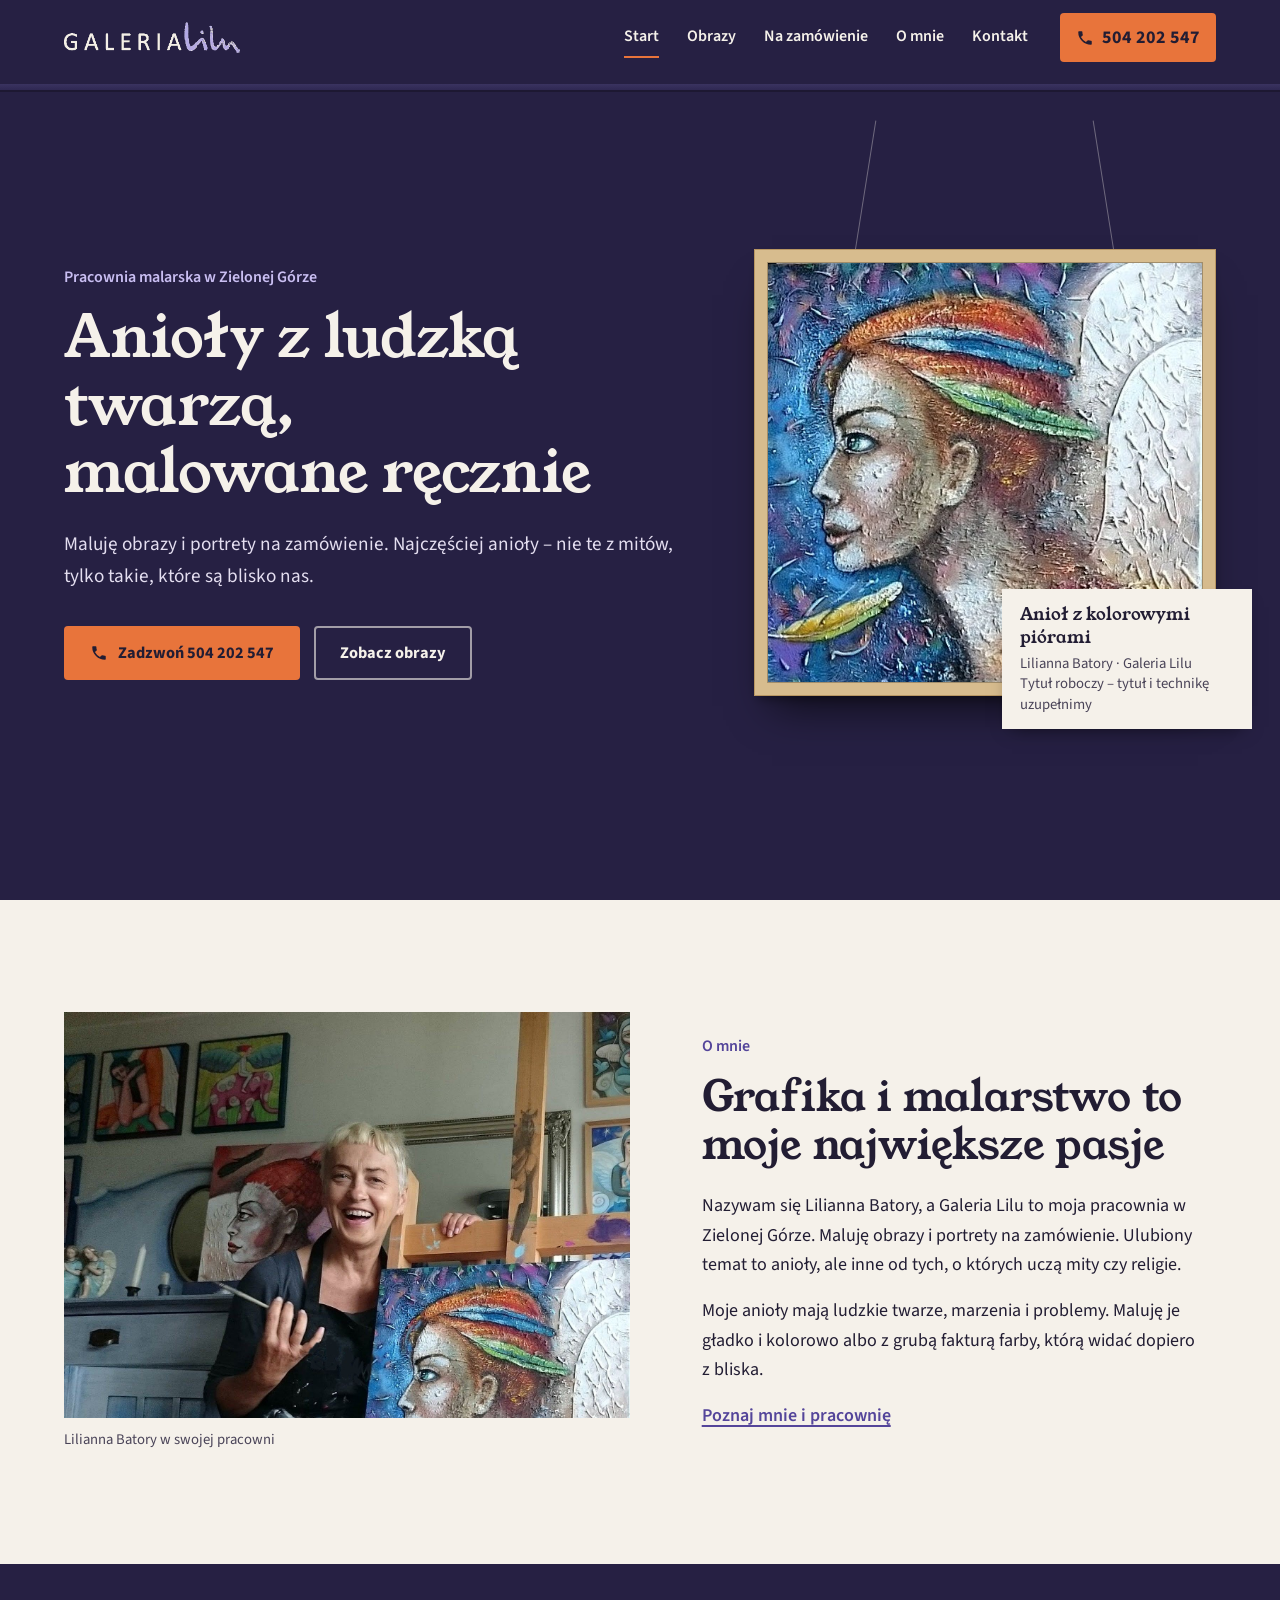
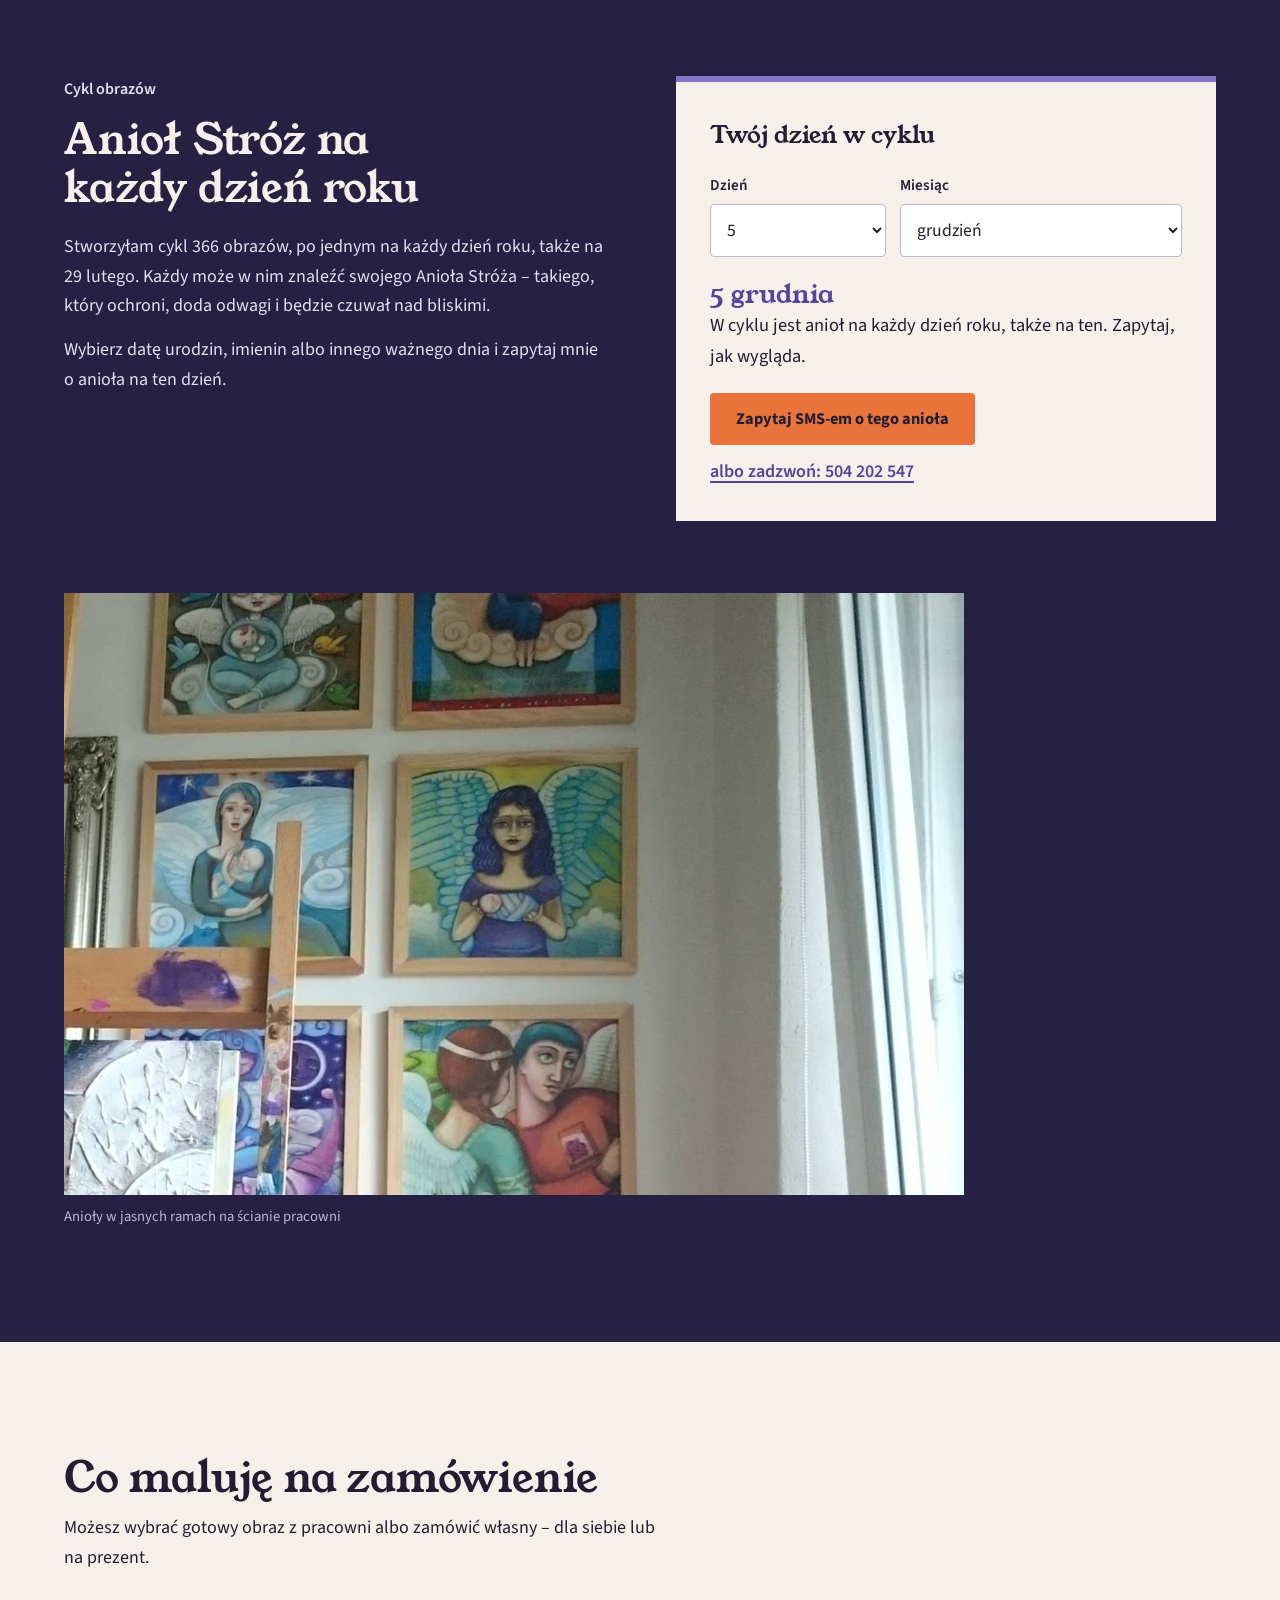
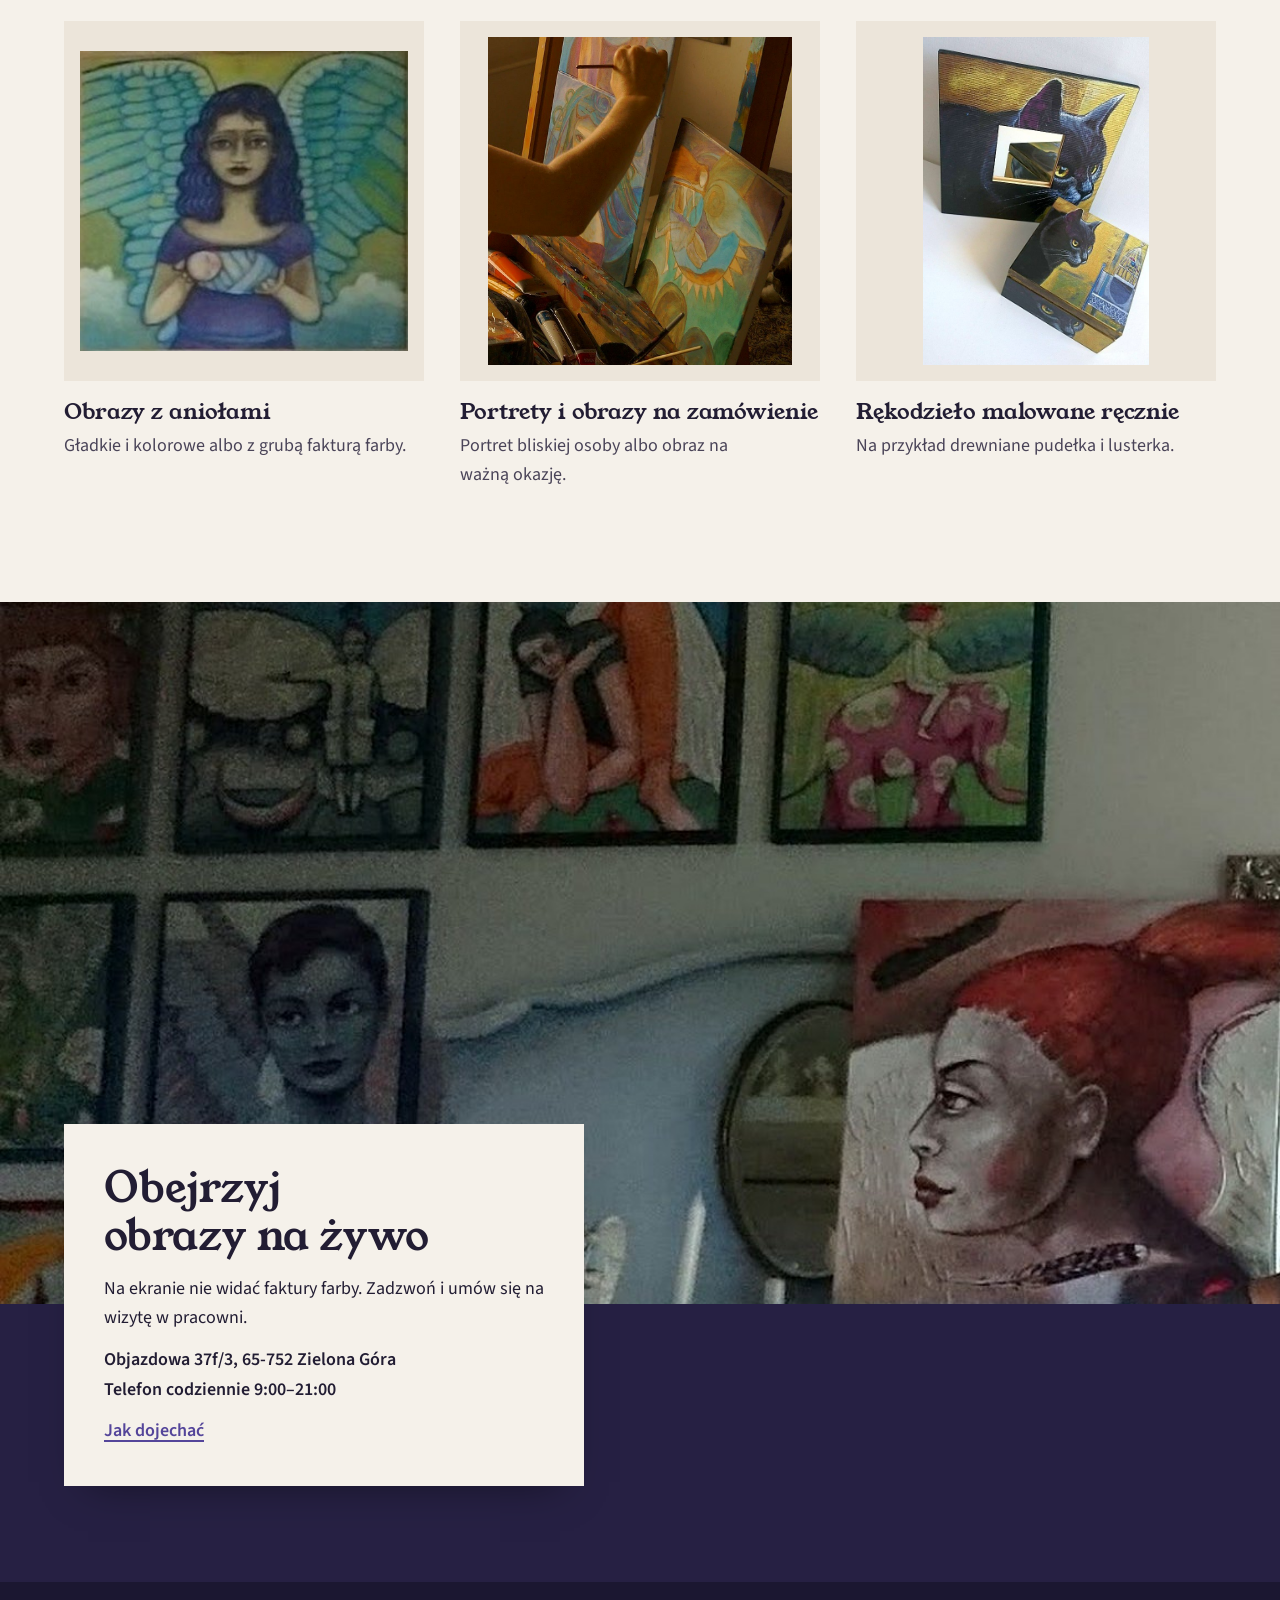
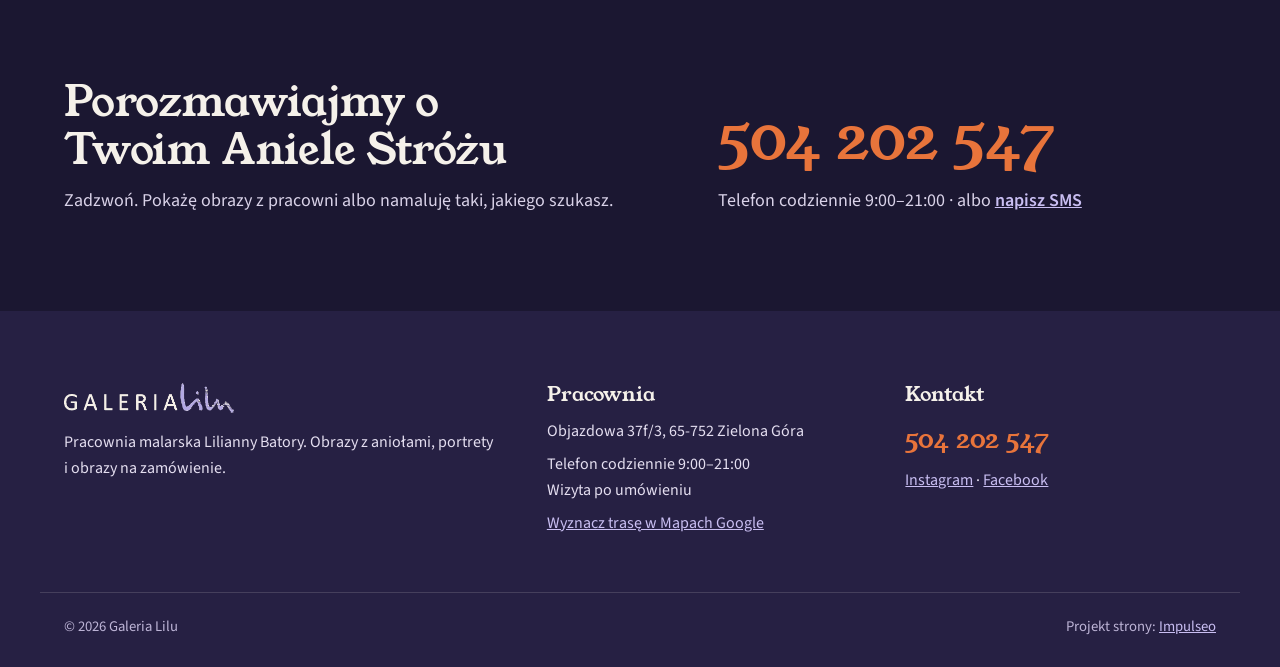
==== commit 8ce58f00: "Demo v2.1: poprawki z rady – osobne obrazy w galerii, wyprostowany anioł, wizyta po umówieniu, kalku" ====
--- a/index.html
+++ b/index.html
@@ -18,7 +18,7 @@
 <meta name="twitter:card" content="summary_large_image">
 <script type="application/ld+json">{"@context": "https://schema.org", "@type": "ArtGallery", "name": "Galeria Lilu – Lilianna Batory", "url": "https://impulseo-pl.github.io/galeria-lilu/", "telephone": "+48504202547", "image": "https://impulseo-pl.github.io/galeria-lilu/img/og.jpg", "address": {"@type": "PostalAddress", "streetAddress": "Objazdowa 37f/3", "postalCode": "65-752", "addressLocality": "Zielona Góra", "addressCountry": "PL"}, "geo": {"@type": "GeoCoordinates", "latitude": 51.947212, "longitude": 15.4846989}, "openingHoursSpecification": [{"@type": "OpeningHoursSpecification", "dayOfWeek": ["Monday", "Tuesday", "Wednesday", "Thursday", "Friday", "Saturday", "Sunday"], "opens": "09:00", "closes": "21:00"}], "sameAs": ["https://www.facebook.com/p/galerialilu-100063552610702/", "https://www.instagram.com/galeria.lilu/", "https://www.google.com/maps/place/Galeria+Lilu+Lilianna+Batory/@51.947212,15.4846989,17z"]}</script>
 <link rel="preconnect" href="https://fonts.googleapis.com"><link rel="preconnect" href="https://fonts.gstatic.com" crossorigin><link href="https://fonts.googleapis.com/css2?family=Young+Serif&family=Source+Sans+3:ital,wght@0,400;0,600;0,700;1,400&display=swap" rel="stylesheet">
-<link rel="stylesheet" href="assets/styles.css?v=0ee27dac">
+<link rel="stylesheet" href="assets/styles.css?v=7d1bc01d">
 </head>
 <body class="start-ciemny">
 <a class="skip" href="#tresc">Przejdź do treści</a>
@@ -42,16 +42,16 @@
       <h1>Anioły z&nbsp;ludzką twarzą, malowane ręcznie</h1>
       <p class="lead">Maluję obrazy i portrety na zamówienie. Najczęściej anioły – nie te z mitów, tylko takie, które są blisko nas.</p>
       <div class="akcje">
-        <a class="btn btn-pom" href="tel:+48504202547"><svg width="18" height="18" viewBox="0 0 24 24" aria-hidden="true"><path d="M6.6 10.8a15.5 15.5 0 0 0 6.6 6.6l2.2-2.2a1 1 0 0 1 1-.24 11.4 11.4 0 0 0 3.6.58 1 1 0 0 1 1 1V20a1 1 0 0 1-1 1A17 17 0 0 1 3 4a1 1 0 0 1 1-1h3.5a1 1 0 0 1 1 1c0 1.25.2 2.46.58 3.6a1 1 0 0 1-.25 1l-2.23 2.2Z" fill="currentColor"/></svg> Zadzwoń: 504 202 547</a>
+        <a class="btn btn-pom" href="tel:+48504202547"><svg width="18" height="18" viewBox="0 0 24 24" aria-hidden="true"><path d="M6.6 10.8a15.5 15.5 0 0 0 6.6 6.6l2.2-2.2a1 1 0 0 1 1-.24 11.4 11.4 0 0 0 3.6.58 1 1 0 0 1 1 1V20a1 1 0 0 1-1 1A17 17 0 0 1 3 4a1 1 0 0 1 1-1h3.5a1 1 0 0 1 1 1c0 1.25.2 2.46.58 3.6a1 1 0 0 1-.25 1l-2.23 2.2Z" fill="currentColor"/></svg> Zadzwoń 504 202 547</a>
         <a class="btn btn-jasny" href="realizacje.html">Zobacz obrazy</a>
       </div>
     </div>
     <figure class="zawieszony">
-      <div class="rama"><img src="img/g1.jpg" alt="Anioł z kolorowymi piórami" width="583" height="560" fetchpriority="high" decoding="async"></div>
+      <div class="rama"><img src="img/g1.jpg" alt="Anioł z kolorowymi piórami" width="560" height="540" fetchpriority="high" decoding="async"></div>
       <figcaption class="etykieta-muzealna">
         <b>Anioł z kolorowymi piórami</b>
         <span>Lilianna Batory · Galeria Lilu</span>
-        <span>Obraz z fakturą farby, malowany ręcznie</span>
+        <span>Tytuł roboczy – tytuł i technikę uzupełnimy</span>
       </figcaption>
     </figure>
   </div>
@@ -64,7 +64,7 @@
       <p class="kicker ciemny">O mnie</p>
       <h2>Grafika i malarstwo to moje największe pasje</h2>
       <p>Nazywam się Lilianna Batory, a Galeria Lilu to moja pracownia w Zielonej Górze. Maluję obrazy i portrety na zamówienie. Ulubiony temat to anioły, ale inne od tych, o których uczą mity czy religie.</p>
-      <p>Moje anioły mają ludzkie twarze, marzenia i problemy. Z bliska widać na nich fakturę farby, warstwę po warstwie.</p>
+      <p>Moje anioły mają ludzkie twarze, marzenia i problemy. Maluję je gładko i kolorowo albo z grubą fakturą farby, którą widać dopiero z bliska.</p>
       <p><a class="link" href="o-nas.html">Poznaj mnie i pracownię</a></p>
     </div>
   </div>
@@ -76,7 +76,7 @@
       <p class="kicker">Cykl obrazów</p>
       <h2>Anioł Stróż na każdy dzień roku</h2>
       <p>Stworzyłam cykl 366 obrazów, po jednym na każdy dzień roku, także na 29 lutego. Każdy może w nim znaleźć swojego Anioła Stróża – takiego, który ochroni, doda odwagi i będzie czuwał nad bliskimi.</p>
-      <p>Wybierz datę urodzin, imienin albo innego ważnego dnia i zapytaj mnie o anioła z tego dnia.</p>
+      <p>Wybierz datę urodzin, imienin albo innego ważnego dnia i zapytaj mnie o anioła na ten dzień.</p>
     </div>
     <form class="dzien" id="dzien" aria-label="Twój dzień w cyklu">
       <p class="dzien-tytul">Twój dzień w cyklu</p>
@@ -92,8 +92,7 @@
     </form>
   </div>
   <div class="wrap cykl-foto">
-    <figure><img src="img/g3.jpg" alt="Anioły w jasnych ramach" width="565" height="450" loading="lazy" decoding="async"><figcaption>Anioły z pracowni w jasnych ramach</figcaption></figure>
-    <figure><img src="img/hero.jpg" alt="Pracownia Galerii Lilu" width="1600" height="900" loading="lazy" decoding="async"><figcaption>Ściana aniołów w pracowni przy Objazdowej</figcaption></figure>
+    <figure><img src="img/g10.jpg" alt="Anioły przy oknie pracowni" width="1512" height="1012" loading="lazy" decoding="async"><figcaption>Anioły w jasnych ramach na ścianie pracowni</figcaption></figure>
   </div>
 </section>
 
@@ -105,31 +104,31 @@
     </div>
     <div class="trzy">
       <a class="praca" href="oferta.html#anioly">
-        <figure><img src="img/g5.jpg" alt="Przy sztaludze, obraz w trakcie" width="924" height="1000" loading="lazy" decoding="async"></figure>
+        <figure><img src="img/a-fiolet.jpg" alt="Anioł w fiolecie" width="356" height="326" loading="lazy" decoding="async"></figure>
         <h3>Obrazy z aniołami</h3>
-        <p>Kolorowe, z fakturą farby, którą widać z bliska.</p>
+        <p>Gładkie i kolorowe albo z grubą fakturą farby.</p>
       </a>
       <a class="praca" href="oferta.html#portrety">
-        <figure><img src="img/g4.jpg" alt="Ściana portretów w pracowni" width="610" height="530" loading="lazy" decoding="async"></figure>
-        <h3>Portrety na zamówienie</h3>
-        <p>Portret bliskiej osoby malowany ręcznie.</p>
+        <figure><img src="img/g5.jpg" alt="Przy sztaludze, obraz w trakcie" width="924" height="1000" loading="lazy" decoding="async"></figure>
+        <h3>Portrety i obrazy na zamówienie</h3>
+        <p>Portret bliskiej osoby albo obraz na ważną okazję.</p>
       </a>
       <a class="praca" href="oferta.html#rekodzielo">
-        <figure><img src="img/g2.jpg" alt="Malowane pudełka z czarnym kotem" width="540" height="782" loading="lazy" decoding="async"></figure>
+        <figure><img src="img/g2.jpg" alt="Malowane pudełko i lusterko z czarnym kotem" width="540" height="782" loading="lazy" decoding="async"></figure>
         <h3>Rękodzieło malowane ręcznie</h3>
-        <p>Na przykład drewniane pudełka. Każde jest jedyne.</p>
+        <p>Na przykład drewniane pudełka i lusterka.</p>
       </a>
     </div>
   </div>
 </section>
 
 <section class="sciana-pracowni">
-  <figure class="pelny"><img src="img/g9.jpg" alt="W pracowni przy Objazdowej" width="1600" height="1188" fetchpriority="high" decoding="async"></figure>
+  <figure class="pelny"><img src="img/pracownia.jpg" alt="Ściana obrazów w pracowni" width="1160" height="740" fetchpriority="high" decoding="async"></figure>
   <div class="wrap">
     <div class="sciana-karta">
-      <h2>Pracownia jest otwarta codziennie</h2>
-      <p>Przyjdź obejrzeć obrazy na żywo – na ekranie nie widać faktury farby. Zadzwoń wcześniej, żebym na Ciebie czekała.</p>
-      <p class="adres">Objazdowa 37f/3, 65-752 Zielona Góra<br>Codziennie 9:00–21:00</p>
+      <h2>Obejrzyj obrazy na żywo</h2>
+      <p>Na ekranie nie widać faktury farby. Zadzwoń i umów się na wizytę w pracowni.</p>
+      <p class="adres">Objazdowa 37f/3, 65-752 Zielona Góra<br>Telefon codziennie 9:00–21:00</p>
       <p><a class="link" href="kontakt.html">Jak dojechać</a></p>
     </div>
   </div>
@@ -139,11 +138,11 @@
   <div class="wrap cta-in">
     <div>
       <h2>Porozmawiajmy o Twoim Aniele Stróżu</h2>
-      <p>Zadzwoń, pokażę gotowe obrazy albo namaluję taki, jakiego szukasz.</p>
+      <p>Zadzwoń. Pokażę obrazy z pracowni albo namaluję taki, jakiego szukasz.</p>
     </div>
     <div class="cta-akcje">
       <a class="tel-duzy" href="tel:+48504202547">504 202 547</a>
-      <p>Codziennie 9:00–21:00 · albo <a href="sms:+48504202547">napisz SMS</a></p>
+      <p>Telefon codziennie 9:00–21:00 · albo <a href="sms:+48504202547">napisz SMS</a></p>
     </div>
   </div>
 </section>
@@ -158,7 +157,7 @@
     <div>
       <h2>Pracownia</h2>
       <p>Objazdowa 37f/3, 65-752 Zielona Góra</p>
-      <p>Codziennie 9:00–21:00</p>
+      <p>Telefon codziennie 9:00–21:00<br>Wizyta po umówieniu</p>
       <p><a href="https://www.google.com/maps/place/Galeria+Lilu+Lilianna+Batory/@51.947212,15.4846989,17z" target="_blank" rel="noopener">Wyznacz trasę w Mapach Google</a></p>
     </div>
     <div>
@@ -171,6 +170,6 @@
 </footer>
 <div class="pasek-tel"><a href="tel:+48504202547"><svg width="18" height="18" viewBox="0 0 24 24" aria-hidden="true"><path d="M6.6 10.8a15.5 15.5 0 0 0 6.6 6.6l2.2-2.2a1 1 0 0 1 1-.24 11.4 11.4 0 0 0 3.6.58 1 1 0 0 1 1 1V20a1 1 0 0 1-1 1A17 17 0 0 1 3 4a1 1 0 0 1 1-1h3.5a1 1 0 0 1 1 1c0 1.25.2 2.46.58 3.6a1 1 0 0 1-.25 1l-2.23 2.2Z" fill="currentColor"/></svg> Zadzwoń</a><a href="sms:+48504202547">Napisz SMS</a></div>
 <div class="demo-wazne" data-do="2026-11-27" data-cykl="3" hidden><svg class="dw-ico" width="13" height="13" viewBox="0 0 24 24" fill="none" aria-hidden="true"><circle cx="12" cy="12" r="8.6" stroke="currentColor" stroke-width="1.8"/><path d="M12 7.2V12l3.3 2" stroke="currentColor" stroke-width="1.8" stroke-linecap="round"/></svg><span class="dw-txt"></span></div>
-<script src="assets/main.js?v=0ee27dac"></script>
+<script src="assets/main.js?v=7d1bc01d"></script>
 </body>
 </html>
--- a/assets/styles.css
+++ b/assets/styles.css
@@ -124,7 +124,8 @@
 .dzien-wynik b{font-family:var(--serif);font-weight:400;font-size:1.6rem;display:block;color:var(--fiolet-c);line-height:1.2}
 .dzien-akcje{display:flex;flex-wrap:wrap;align-items:center;gap:12px 20px}
 .dzien-akcje .link.jasny{color:var(--fiolet-c)}
-.cykl-foto{display:grid;grid-template-columns:.8fr 1.2fr;gap:28px;margin-top:72px;align-items:end}
+.cykl-foto{margin-top:72px}
+.cykl-foto figure{max-width:900px}
 
 /* trzy prace */
 .trzy{display:grid;grid-template-columns:repeat(3,1fr);gap:36px;align-items:start}
@@ -164,7 +165,7 @@
 .naglowek-strony h1{max-width:16em;margin-bottom:16px}
 
 /* galeria – salon */
-.salon{columns:3 300px;column-gap:24px}
+.salon{columns:4 220px;column-gap:20px}
 .kadr{display:block;break-inside:avoid;margin-bottom:24px;text-decoration:none;background:var(--papier2);padding:14px 14px 12px;cursor:zoom-in;transition:background .3s}
 .kadr:hover{background:var(--sciana)}
 .kadr img{width:100%}
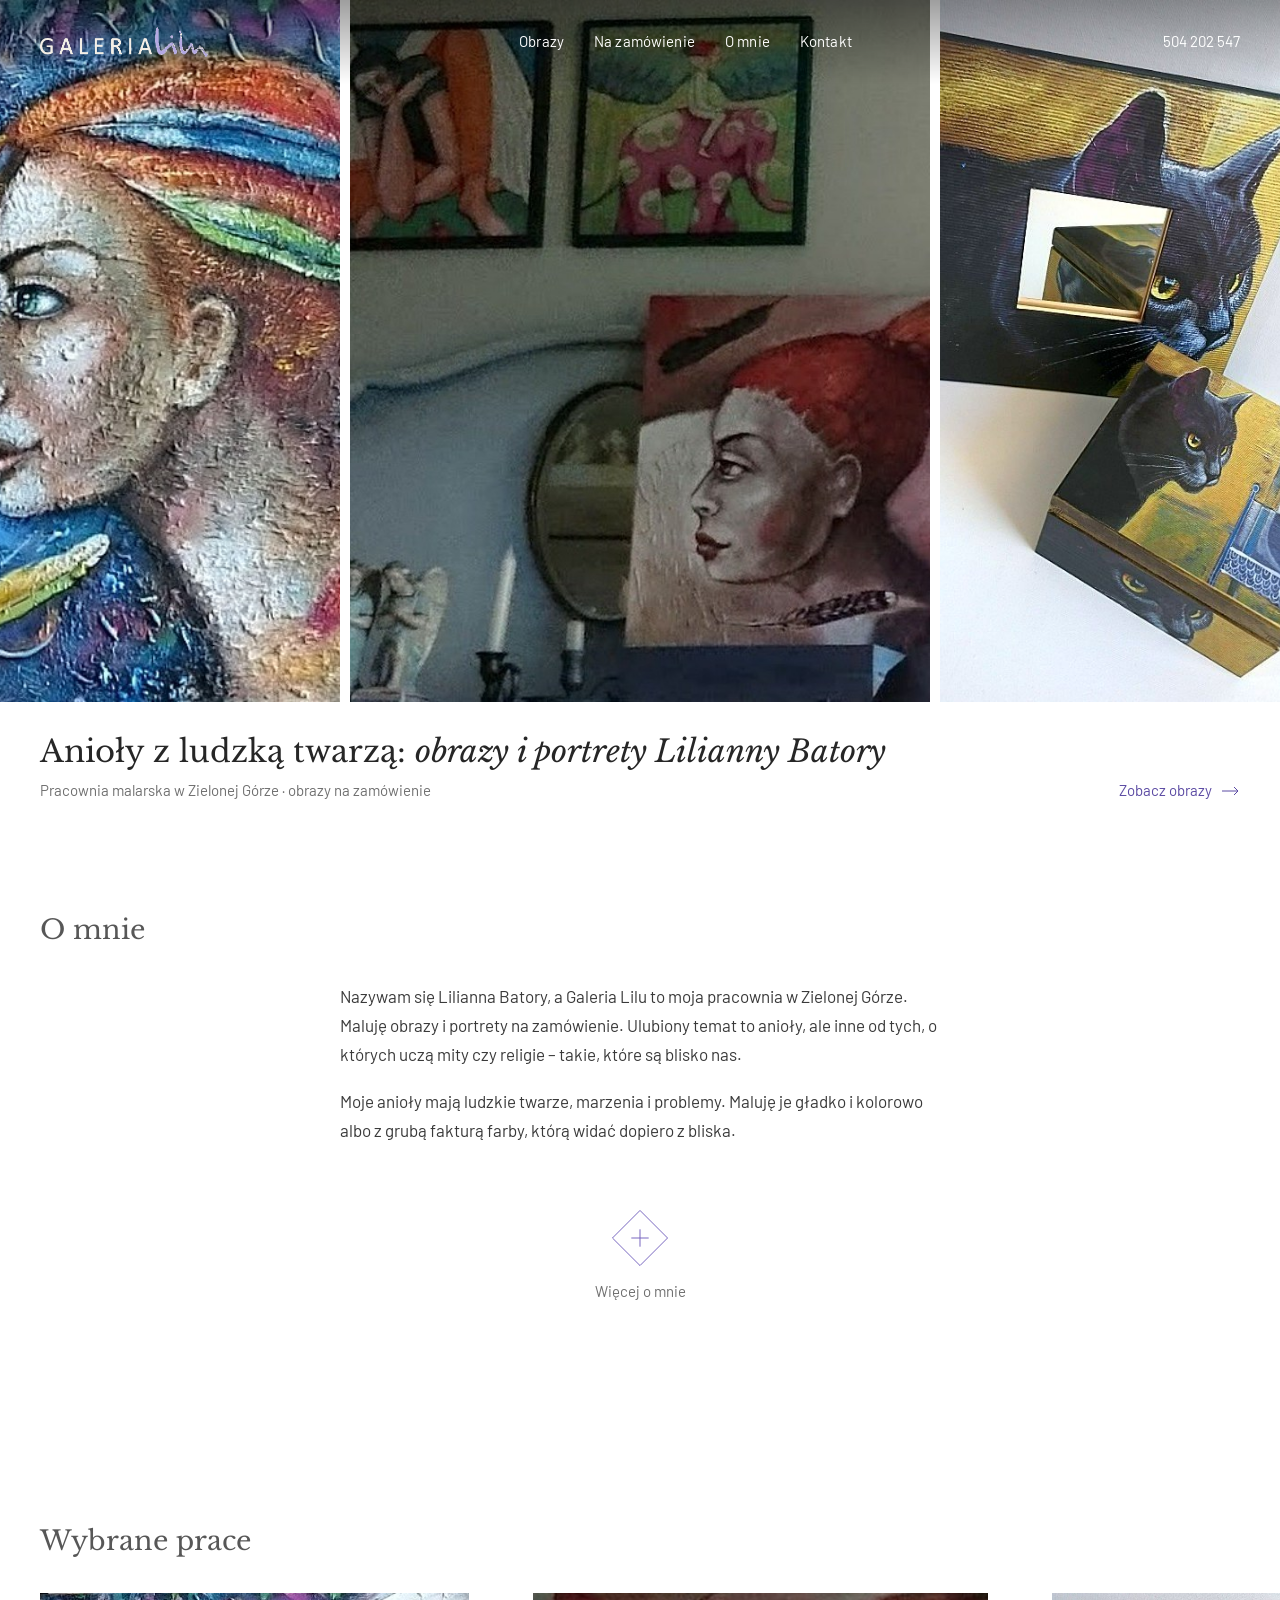
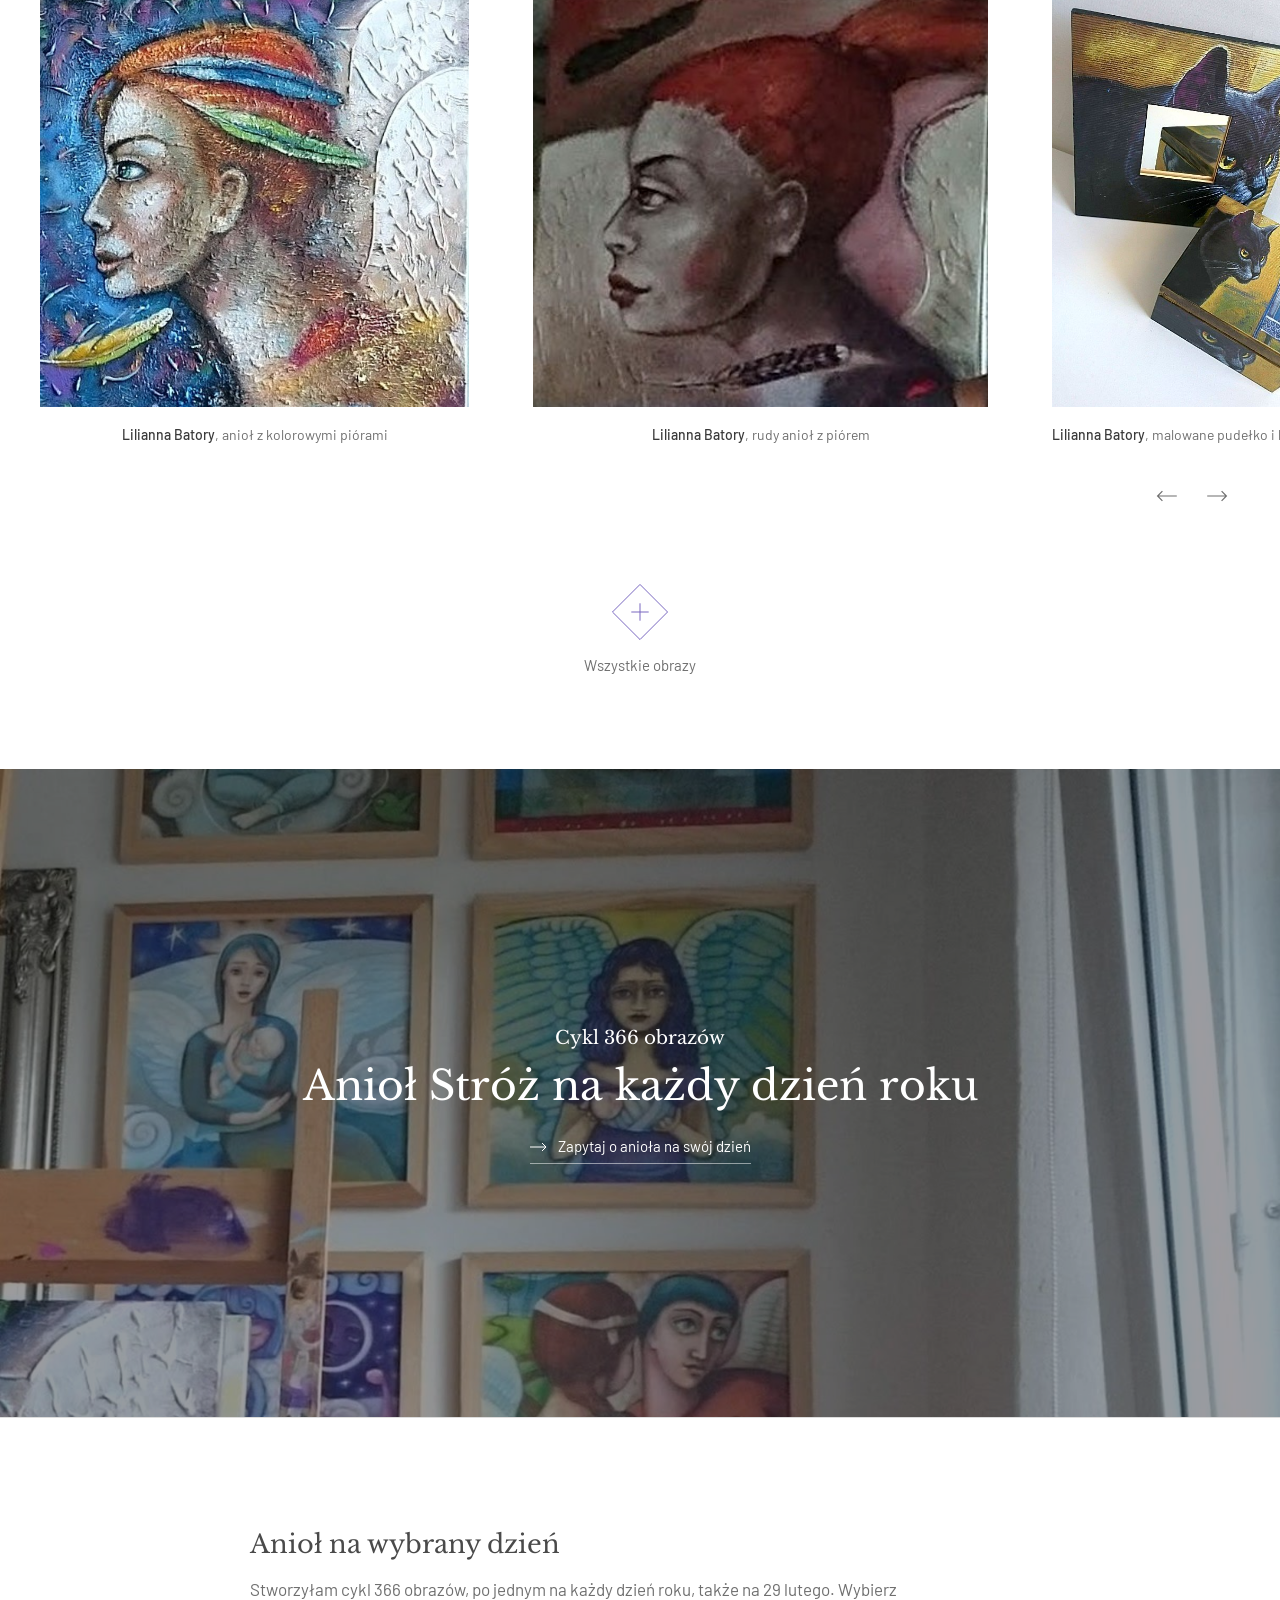
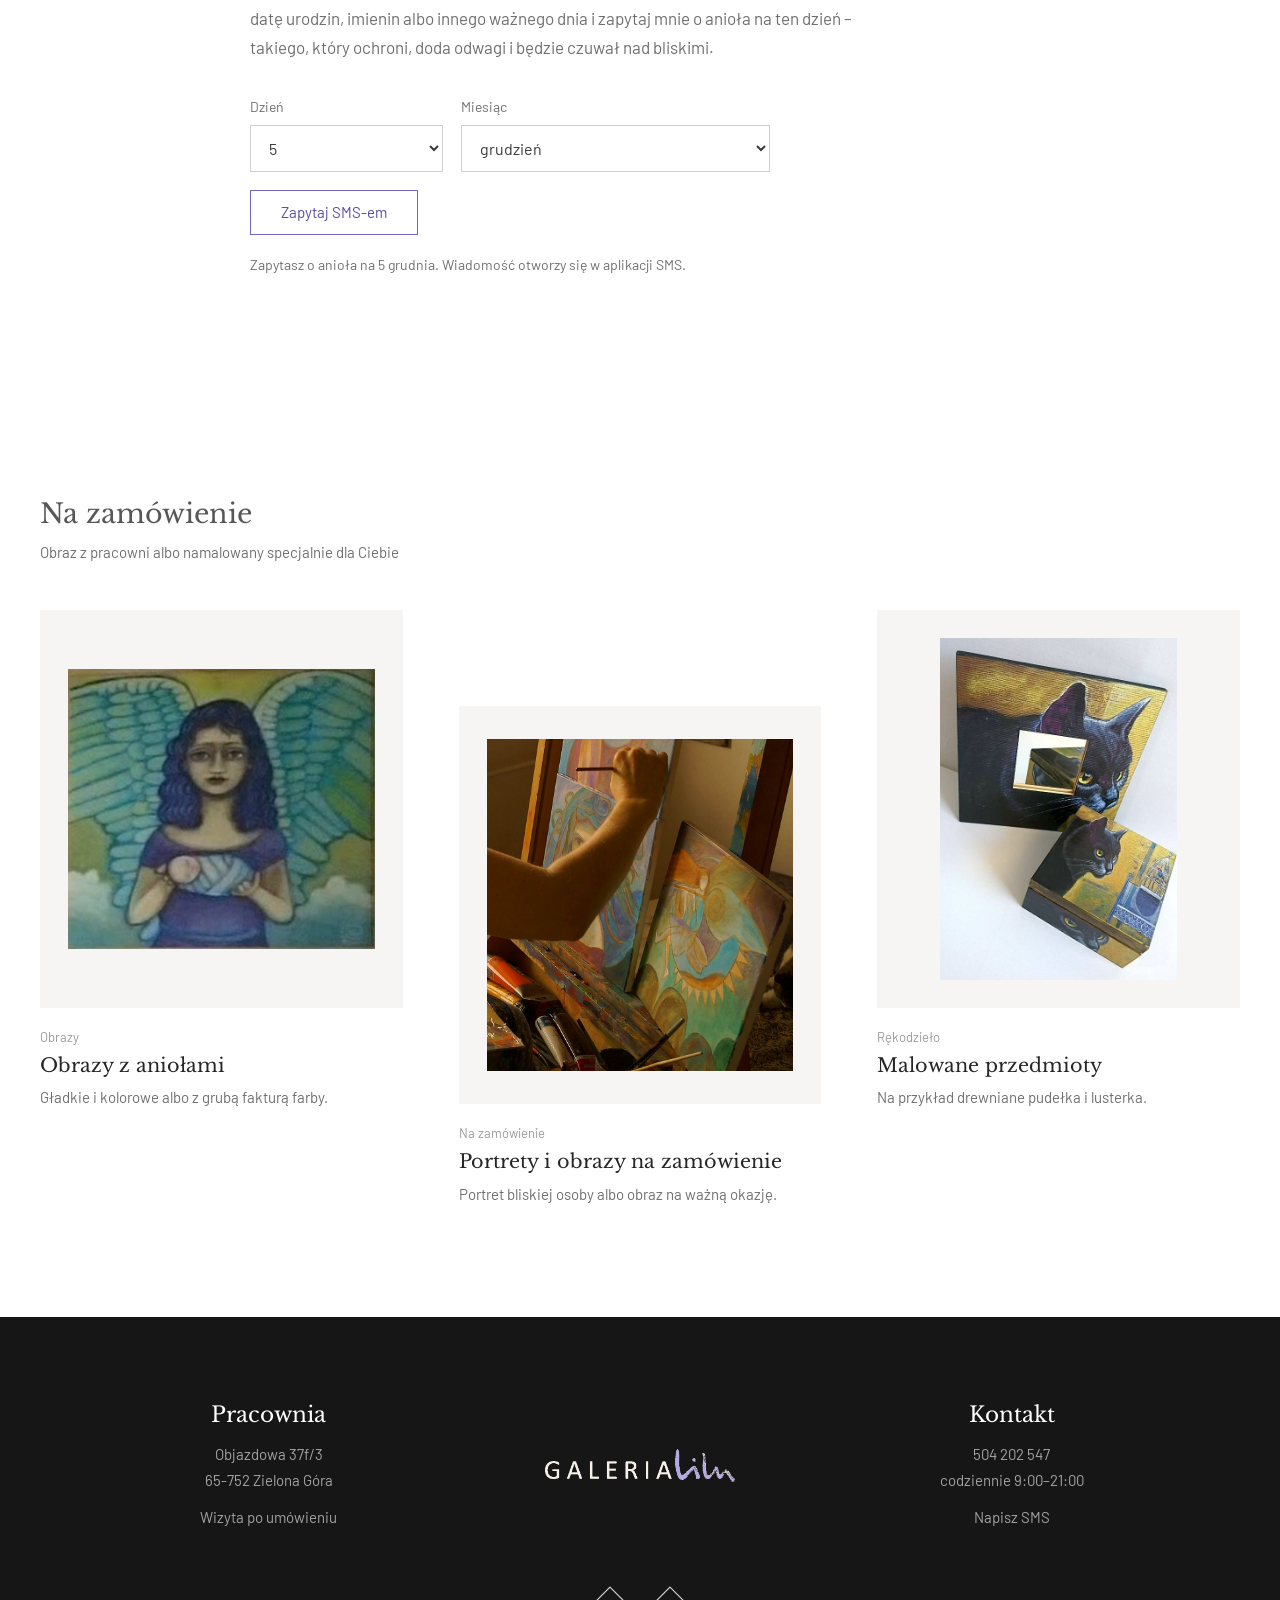
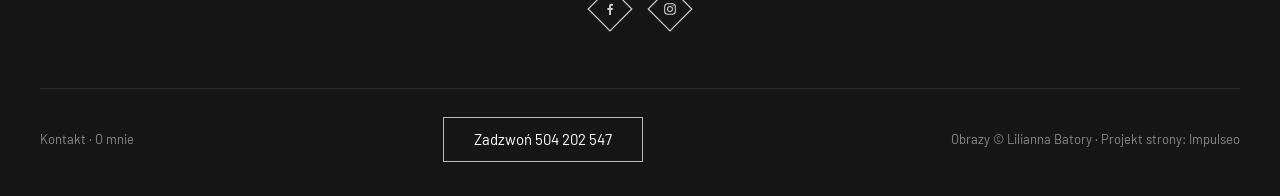
==== commit f4b8a72d: "Demo v3: projekt wg victoria-miro.com – tryptyk obrazów, Baskerville, pas wybranych prac, baner cykl" ====
--- a/index.html
+++ b/index.html
@@ -7,7 +7,6 @@
 <meta name="description" content="Galeria Lilu – pracownia Lilianny Batory w Zielonej Górze. Obrazy z aniołami, cykl 366 obrazów Anioł Stróż na każdy dzień roku, portrety i obrazy na zamówienie.">
 <link rel="canonical" href="https://impulseo-pl.github.io/galeria-lilu/">
 <meta name="robots" content="noindex, nofollow">
-<meta name="theme-color" content="#262043">
 <meta property="og:type" content="website">
 <meta property="og:locale" content="pl_PL">
 <meta property="og:site_name" content="Galeria Lilu">
@@ -17,159 +16,136 @@
 <meta property="og:image" content="https://impulseo-pl.github.io/galeria-lilu/img/og.jpg">
 <meta name="twitter:card" content="summary_large_image">
 <script type="application/ld+json">{"@context": "https://schema.org", "@type": "ArtGallery", "name": "Galeria Lilu – Lilianna Batory", "url": "https://impulseo-pl.github.io/galeria-lilu/", "telephone": "+48504202547", "image": "https://impulseo-pl.github.io/galeria-lilu/img/og.jpg", "address": {"@type": "PostalAddress", "streetAddress": "Objazdowa 37f/3", "postalCode": "65-752", "addressLocality": "Zielona Góra", "addressCountry": "PL"}, "geo": {"@type": "GeoCoordinates", "latitude": 51.947212, "longitude": 15.4846989}, "openingHoursSpecification": [{"@type": "OpeningHoursSpecification", "dayOfWeek": ["Monday", "Tuesday", "Wednesday", "Thursday", "Friday", "Saturday", "Sunday"], "opens": "09:00", "closes": "21:00"}], "sameAs": ["https://www.facebook.com/p/galerialilu-100063552610702/", "https://www.instagram.com/galeria.lilu/", "https://www.google.com/maps/place/Galeria+Lilu+Lilianna+Batory/@51.947212,15.4846989,17z"]}</script>
-<link rel="preconnect" href="https://fonts.googleapis.com"><link rel="preconnect" href="https://fonts.gstatic.com" crossorigin><link href="https://fonts.googleapis.com/css2?family=Young+Serif&family=Source+Sans+3:ital,wght@0,400;0,600;0,700;1,400&display=swap" rel="stylesheet">
-<link rel="stylesheet" href="assets/styles.css?v=7d1bc01d">
+<link rel="preconnect" href="https://fonts.googleapis.com"><link rel="preconnect" href="https://fonts.gstatic.com" crossorigin><link href="https://fonts.googleapis.com/css2?family=Libre+Baskerville:ital@0;1&family=Barlow:wght@400;500&display=swap" rel="stylesheet">
+<link rel="stylesheet" href="assets/styles.css?v=c18598c0">
 </head>
-<body class="start-ciemny">
+<body>
 <a class="skip" href="#tresc">Przejdź do treści</a>
 <header class="nav" id="nav">
-  <div class="wrap nav-in">
-    <a class="logo" href="index.html" aria-label="Galeria Lilu – strona główna">
-      <img class="logo-c" src="img/logo.png" alt="Galeria Lilu" width="665" height="116">
-      <img class="logo-j" src="img/logo-jasne.png" alt="" width="665" height="116" aria-hidden="true">
-    </a>
-    <nav class="menu" id="menu" aria-label="Menu główne"><a href="index.html" aria-current="page">Start</a><a href="realizacje.html">Obrazy</a><a href="oferta.html">Na zamówienie</a><a href="o-nas.html">O mnie</a><a href="kontakt.html">Kontakt</a></nav>
-    <a class="nav-tel" href="tel:+48504202547"><svg width="18" height="18" viewBox="0 0 24 24" aria-hidden="true"><path d="M6.6 10.8a15.5 15.5 0 0 0 6.6 6.6l2.2-2.2a1 1 0 0 1 1-.24 11.4 11.4 0 0 0 3.6.58 1 1 0 0 1 1 1V20a1 1 0 0 1-1 1A17 17 0 0 1 3 4a1 1 0 0 1 1-1h3.5a1 1 0 0 1 1 1c0 1.25.2 2.46.58 3.6a1 1 0 0 1-.25 1l-2.23 2.2Z" fill="currentColor"/></svg><span>504 202 547</span></a>
-    <button class="burger" id="burger" aria-label="Otwórz menu" aria-expanded="false" aria-controls="menu"><span></span><span></span></button>
-  </div>
+  <a class="logo" href="index.html" aria-label="Galeria Lilu – strona główna">
+    <img class="logo-j" src="img/logo-jasne.png" alt="Galeria Lilu" width="665" height="116">
+    <img class="logo-c" src="img/logo.png" alt="" width="665" height="116" aria-hidden="true">
+  </a>
+  <nav class="menu" id="menu" aria-label="Menu główne"><a href="realizacje.html">Obrazy</a><a href="oferta.html">Na zamówienie</a><a href="o-nas.html">O mnie</a><a href="kontakt.html">Kontakt</a></nav>
+  <a class="nav-tel" href="tel:+48504202547">504 202 547</a>
+  <button class="burger" id="burger" aria-label="Otwórz menu" aria-expanded="false" aria-controls="menu"><span></span><span></span></button>
 </header>
 <main id="tresc">
 
-<section class="wernisaz">
-  <div class="wrap wernisaz-in">
-    <div class="wernisaz-txt">
-      <p class="kicker">Pracownia malarska w Zielonej Górze</p>
-      <h1>Anioły z&nbsp;ludzką twarzą, malowane ręcznie</h1>
-      <p class="lead">Maluję obrazy i portrety na zamówienie. Najczęściej anioły – nie te z mitów, tylko takie, które są blisko nas.</p>
-      <div class="akcje">
-        <a class="btn btn-pom" href="tel:+48504202547"><svg width="18" height="18" viewBox="0 0 24 24" aria-hidden="true"><path d="M6.6 10.8a15.5 15.5 0 0 0 6.6 6.6l2.2-2.2a1 1 0 0 1 1-.24 11.4 11.4 0 0 0 3.6.58 1 1 0 0 1 1 1V20a1 1 0 0 1-1 1A17 17 0 0 1 3 4a1 1 0 0 1 1-1h3.5a1 1 0 0 1 1 1c0 1.25.2 2.46.58 3.6a1 1 0 0 1-.25 1l-2.23 2.2Z" fill="currentColor"/></svg> Zadzwoń 504 202 547</a>
-        <a class="btn btn-jasny" href="realizacje.html">Zobacz obrazy</a>
-      </div>
+<section class="tryptyk" aria-label="Obrazy Lilianny Batory">
+  <figure class="t-bok"><img src="img/g1.jpg" alt="Anioł z kolorowymi piórami" width="560" height="540" fetchpriority="high" decoding="async"></figure>
+  <figure class="t-srodek"><img src="img/h-sciana.jpg" alt="Obrazy na ścianie pracowni" width="780" height="740" fetchpriority="high" decoding="async"></figure>
+  <figure class="t-bok"><img src="img/g2.jpg" alt="Malowane pudełko i lusterko z czarnym kotem" width="540" height="782" fetchpriority="high" decoding="async"></figure>
+</section>
+<div class="wrap">
+  <div class="tryptyk-podpis">
+    <div>
+      <h1>Anioły z ludzką twarzą: <em>obrazy i portrety Lilianny Batory</em></h1>
+      <p>Pracownia malarska w Zielonej Górze · obrazy na zamówienie</p>
     </div>
-    <figure class="zawieszony">
-      <div class="rama"><img src="img/g1.jpg" alt="Anioł z kolorowymi piórami" width="560" height="540" fetchpriority="high" decoding="async"></div>
-      <figcaption class="etykieta-muzealna">
-        <b>Anioł z kolorowymi piórami</b>
-        <span>Lilianna Batory · Galeria Lilu</span>
-        <span>Tytuł roboczy – tytuł i technikę uzupełnimy</span>
-      </figcaption>
-    </figure>
+    <a class="link-strzalka" href="realizacje.html">Zobacz obrazy <svg viewBox="0 0 18 10" aria-hidden="true"><path d="M0 5h16M12 1l4 4-4 4" fill="none" stroke="currentColor"/></svg></a>
+  </div>
+</div>
+
+<section class="sekcja " id="o-mnie">
+  <div class="wrap">
+    <h2 class="sekcja-tytul">O mnie</h2>
+    <div class="kolumna">
+      <p>Nazywam się Lilianna Batory, a Galeria Lilu to moja pracownia w Zielonej Górze. Maluję obrazy i portrety na zamówienie. Ulubiony temat to anioły, ale inne od tych, o których uczą mity czy religie – takie, które są blisko nas.</p>
+      <p>Moje anioły mają ludzkie twarze, marzenia i problemy. Maluję je gładko i kolorowo albo z grubą fakturą farby, którą widać dopiero z bliska.</p>
+    </div>
+    <p class="wiecej"><a href="o-nas.html"><svg viewBox="0 0 60 60" aria-hidden="true"><path d="M30 1.5 58.5 30 30 58.5 1.5 30Z" fill="none" stroke="currentColor"/><path d="M30 21v18M21 30h18" stroke="currentColor"/></svg><span>Więcej o mnie</span></a></p>
   </div>
 </section>
 
-<section class="sekcja papier">
-  <div class="wrap dwa">
-    <figure class="foto"><img src="img/g12.jpg" alt="Lilianna Batory w pracowni" width="1600" height="1147" loading="lazy" decoding="async"><figcaption>Lilianna Batory w swojej pracowni</figcaption></figure>
-    <div class="tekst">
-      <p class="kicker ciemny">O mnie</p>
-      <h2>Grafika i malarstwo to moje największe pasje</h2>
-      <p>Nazywam się Lilianna Batory, a Galeria Lilu to moja pracownia w Zielonej Górze. Maluję obrazy i portrety na zamówienie. Ulubiony temat to anioły, ale inne od tych, o których uczą mity czy religie.</p>
-      <p>Moje anioły mają ludzkie twarze, marzenia i problemy. Maluję je gładko i kolorowo albo z grubą fakturą farby, którą widać dopiero z bliska.</p>
-      <p><a class="link" href="o-nas.html">Poznaj mnie i pracownię</a></p>
-    </div>
+<section class="sekcja wybrane" id="wybrane">
+  <div class="wrap"><h2 class="sekcja-tytul">Wybrane prace</h2></div>
+  <div class="pas" id="pas" tabindex="0" aria-label="Wybrane prace, przewijane w poziomie"><figure class="praca"><img src="img/g1.jpg" alt="Anioł z kolorowymi piórami" width="560" height="540" loading="lazy" decoding="async"><figcaption><b>Lilianna Batory</b>, anioł z kolorowymi piórami</figcaption></figure><figure class="praca"><img src="img/p-ruda.jpg" alt="Rudy anioł z piórem" width="400" height="364" loading="lazy" decoding="async"><figcaption><b>Lilianna Batory</b>, rudy anioł z piórem</figcaption></figure><figure class="praca"><img src="img/g2.jpg" alt="Malowane pudełko i lusterko z czarnym kotem" width="540" height="782" loading="lazy" decoding="async"><figcaption><b>Lilianna Batory</b>, malowane pudełko i lusterko z czarnym kotem</figcaption></figure><figure class="praca"><img src="img/a-fiolet.jpg" alt="Anioł w fiolecie" width="356" height="326" loading="lazy" decoding="async"><figcaption><b>Lilianna Batory</b>, anioł w fiolecie</figcaption></figure><figure class="praca"><img src="img/g5.jpg" alt="Obraz w trakcie malowania" width="924" height="1000" loading="lazy" decoding="async"><figcaption><b>Lilianna Batory</b>, obraz w trakcie malowania</figcaption></figure><figure class="praca"><img src="img/a-para.jpg" alt="Dwa anioły" width="366" height="296" loading="lazy" decoding="async"><figcaption><b>Lilianna Batory</b>, dwa anioły</figcaption></figure></div>
+  <div class="wrap pas-nav">
+    <button class="pas-btn" data-kier="-1" aria-label="Poprzednia praca"><svg viewBox="0 0 18 10" aria-hidden="true"><path d="M0 5h16M12 1l4 4-4 4" fill="none" stroke="currentColor"/></svg></button>
+    <button class="pas-btn" data-kier="1" aria-label="Następna praca"><svg viewBox="0 0 18 10" aria-hidden="true"><path d="M0 5h16M12 1l4 4-4 4" fill="none" stroke="currentColor"/></svg></button>
+  </div>
+  <div class="wrap"><p class="wiecej"><a href="realizacje.html"><svg viewBox="0 0 60 60" aria-hidden="true"><path d="M30 1.5 58.5 30 30 58.5 1.5 30Z" fill="none" stroke="currentColor"/><path d="M30 21v18M21 30h18" stroke="currentColor"/></svg><span>Wszystkie obrazy</span></a></p></div>
+</section>
+
+<section class="baner">
+  <img src="img/g10.jpg" alt="Anioły w jasnych ramach na ścianie pracowni" width="1512" height="1012" loading="lazy" decoding="async">
+  <div class="baner-txt">
+    <p>Cykl 366 obrazów</p>
+    <h2>Anioł Stróż na każdy dzień roku</h2>
+    <a href="#dzien"><svg viewBox="0 0 18 10" aria-hidden="true"><path d="M0 5h16M12 1l4 4-4 4" fill="none" stroke="currentColor"/></svg> Zapytaj o anioła na swój dzień</a>
   </div>
 </section>
 
-<section class="sekcja noc" id="cykl">
-  <div class="wrap cykl">
-    <div class="cykl-txt">
-      <p class="kicker">Cykl obrazów</p>
-      <h2>Anioł Stróż na każdy dzień roku</h2>
-      <p>Stworzyłam cykl 366 obrazów, po jednym na każdy dzień roku, także na 29 lutego. Każdy może w nim znaleźć swojego Anioła Stróża – takiego, który ochroni, doda odwagi i będzie czuwał nad bliskimi.</p>
-      <p>Wybierz datę urodzin, imienin albo innego ważnego dnia i zapytaj mnie o anioła na ten dzień.</p>
-    </div>
-    <form class="dzien" id="dzien" aria-label="Twój dzień w cyklu">
-      <p class="dzien-tytul">Twój dzień w cyklu</p>
-      <div class="dzien-pola">
-        <label>Dzień<select id="d-dzien"></select></label>
-        <label>Miesiąc<select id="d-mies"></select></label>
+<section class="sekcja zapytanie" id="dzien">
+  <div class="wrap waska">
+    <h2>Anioł na wybrany dzień</h2>
+    <p class="zapytanie-opis">Stworzyłam cykl 366 obrazów, po jednym na każdy dzień roku, także na 29 lutego. Wybierz datę urodzin, imienin albo innego ważnego dnia i zapytaj mnie o anioła na ten dzień – takiego, który ochroni, doda odwagi i będzie czuwał nad bliskimi.</p>
+    <form class="form-dzien" id="form-dzien">
+      <div class="pola">
+        <label><span>Dzień</span><select id="d-dzien"></select></label>
+        <label><span>Miesiąc</span><select id="d-mies"></select></label>
       </div>
-      <p class="dzien-wynik" id="d-wynik" aria-live="polite"></p>
-      <div class="dzien-akcje">
-        <a class="btn btn-pom" id="d-sms" href="sms:+48504202547">Zapytaj SMS-em o tego anioła</a>
-        <a class="link jasny" href="tel:+48504202547">albo zadzwoń: 504 202 547</a>
-      </div>
+      <a class="btn-obrys" id="d-sms" href="sms:+48504202547">Zapytaj SMS-em</a>
+      <p class="drobny" id="d-wynik" aria-live="polite"></p>
     </form>
-  </div>
-  <div class="wrap cykl-foto">
-    <figure><img src="img/g10.jpg" alt="Anioły przy oknie pracowni" width="1512" height="1012" loading="lazy" decoding="async"><figcaption>Anioły w jasnych ramach na ścianie pracowni</figcaption></figure>
   </div>
 </section>
 
-<section class="sekcja papier">
+<section class="sekcja " id="co-maluje">
   <div class="wrap">
-    <div class="naglowek-sekcji">
-      <h2>Co maluję na zamówienie</h2>
-      <p>Możesz wybrać gotowy obraz z pracowni albo zamówić własny – dla siebie lub na prezent.</p>
-    </div>
-    <div class="trzy">
-      <a class="praca" href="oferta.html#anioly">
+    <h2 class="sekcja-tytul">Na zamówienie</h2>
+    <p class="sekcja-pod">Obraz z pracowni albo namalowany specjalnie dla Ciebie</p>
+    <div class="karty">
+      <a class="karta" href="oferta.html#anioly">
         <figure><img src="img/a-fiolet.jpg" alt="Anioł w fiolecie" width="356" height="326" loading="lazy" decoding="async"></figure>
+        <p class="karta-kat">Obrazy</p>
         <h3>Obrazy z aniołami</h3>
         <p>Gładkie i kolorowe albo z grubą fakturą farby.</p>
       </a>
-      <a class="praca" href="oferta.html#portrety">
-        <figure><img src="img/g5.jpg" alt="Przy sztaludze, obraz w trakcie" width="924" height="1000" loading="lazy" decoding="async"></figure>
+      <a class="karta przesun" href="oferta.html#portrety">
+        <figure><img src="img/g5.jpg" alt="Obraz w trakcie malowania" width="924" height="1000" loading="lazy" decoding="async"></figure>
+        <p class="karta-kat">Na zamówienie</p>
         <h3>Portrety i obrazy na zamówienie</h3>
         <p>Portret bliskiej osoby albo obraz na ważną okazję.</p>
       </a>
-      <a class="praca" href="oferta.html#rekodzielo">
+      <a class="karta" href="oferta.html#rekodzielo">
         <figure><img src="img/g2.jpg" alt="Malowane pudełko i lusterko z czarnym kotem" width="540" height="782" loading="lazy" decoding="async"></figure>
-        <h3>Rękodzieło malowane ręcznie</h3>
+        <p class="karta-kat">Rękodzieło</p>
+        <h3>Malowane przedmioty</h3>
         <p>Na przykład drewniane pudełka i lusterka.</p>
       </a>
     </div>
   </div>
 </section>
 
-<section class="sciana-pracowni">
-  <figure class="pelny"><img src="img/pracownia.jpg" alt="Ściana obrazów w pracowni" width="1160" height="740" fetchpriority="high" decoding="async"></figure>
-  <div class="wrap">
-    <div class="sciana-karta">
-      <h2>Obejrzyj obrazy na żywo</h2>
-      <p>Na ekranie nie widać faktury farby. Zadzwoń i umów się na wizytę w pracowni.</p>
-      <p class="adres">Objazdowa 37f/3, 65-752 Zielona Góra<br>Telefon codziennie 9:00–21:00</p>
-      <p><a class="link" href="kontakt.html">Jak dojechać</a></p>
+</main>
+<footer class="stopka">
+  <div class="stopka-in">
+    <div class="stopka-kol">
+      <h2>Pracownia</h2>
+      <p>Objazdowa 37f/3<br>65-752 Zielona Góra</p>
+      <p>Wizyta po umówieniu</p>
+    </div>
+    <a class="stopka-logo" href="index.html"><img src="img/logo-jasne.png" alt="Galeria Lilu" width="665" height="116" loading="lazy"></a>
+    <div class="stopka-kol">
+      <h2>Kontakt</h2>
+      <p><a href="tel:+48504202547">504 202 547</a><br>codziennie 9:00–21:00</p>
+      <p><a href="sms:+48504202547">Napisz SMS</a></p>
     </div>
   </div>
-</section>
-
-<section class="cta">
-  <div class="wrap cta-in">
-    <div>
-      <h2>Porozmawiajmy o Twoim Aniele Stróżu</h2>
-      <p>Zadzwoń. Pokażę obrazy z pracowni albo namaluję taki, jakiego szukasz.</p>
-    </div>
-    <div class="cta-akcje">
-      <a class="tel-duzy" href="tel:+48504202547">504 202 547</a>
-      <p>Telefon codziennie 9:00–21:00 · albo <a href="sms:+48504202547">napisz SMS</a></p>
-    </div>
+  <div class="stopka-soc">
+    <a class="romb-ico" href="https://www.facebook.com/p/galerialilu-100063552610702/" target="_blank" rel="noopener" aria-label="Facebook"><svg viewBox="0 0 40 40" aria-hidden="true"><path d="M20 1 39 20 20 39 1 20Z" fill="none" stroke="currentColor"/></svg><svg viewBox="0 0 24 24" aria-hidden="true"><path d="M13.5 21v-7.5H16l.4-3h-2.9V8.6c0-.9.3-1.5 1.5-1.5h1.5V4.4a20 20 0 0 0-2.2-.1c-2.2 0-3.7 1.3-3.7 3.8v2.4H8.1v3h2.5V21Z" fill="currentColor"/></svg></a>
+    <a class="romb-ico" href="https://www.instagram.com/galeria.lilu/" target="_blank" rel="noopener" aria-label="Instagram"><svg viewBox="0 0 40 40" aria-hidden="true"><path d="M20 1 39 20 20 39 1 20Z" fill="none" stroke="currentColor"/></svg><svg viewBox="0 0 24 24" aria-hidden="true"><rect x="4" y="4" width="16" height="16" rx="4.5" fill="none" stroke="currentColor" stroke-width="1.6"/><circle cx="12" cy="12" r="3.7" fill="none" stroke="currentColor" stroke-width="1.6"/><circle cx="16.8" cy="7.2" r="1" fill="currentColor"/></svg></a>
   </div>
-</section>
-
-</main>
-<footer class="stopka">
-  <div class="wrap stopka-in">
-    <div>
-      <img src="img/logo-jasne.png" alt="Galeria Lilu" width="665" height="116" class="stopka-logo" loading="lazy">
-      <p>Pracownia malarska Lilianny Batory. Obrazy z aniołami, portrety i obrazy na zamówienie.</p>
-    </div>
-    <div>
-      <h2>Pracownia</h2>
-      <p>Objazdowa 37f/3, 65-752 Zielona Góra</p>
-      <p>Telefon codziennie 9:00–21:00<br>Wizyta po umówieniu</p>
-      <p><a href="https://www.google.com/maps/place/Galeria+Lilu+Lilianna+Batory/@51.947212,15.4846989,17z" target="_blank" rel="noopener">Wyznacz trasę w Mapach Google</a></p>
-    </div>
-    <div>
-      <h2>Kontakt</h2>
-      <p><a class="stopka-tel" href="tel:+48504202547">504 202 547</a></p>
-      <p><a href="https://www.instagram.com/galeria.lilu/" target="_blank" rel="noopener">Instagram</a> · <a href="https://www.facebook.com/p/galerialilu-100063552610702/" target="_blank" rel="noopener">Facebook</a></p>
-    </div>
+  <div class="stopka-dol">
+    <span><a href="kontakt.html">Kontakt</a> · <a href="o-nas.html">O mnie</a></span>
+    <a class="btn-obrys jasny" href="tel:+48504202547">Zadzwoń 504 202 547</a>
+    <span>Obrazy © Lilianna Batory · Projekt strony: <a href="https://impulseo.pl" target="_blank" rel="noopener">Impulseo</a></span>
   </div>
-  <div class="wrap stopka-dol"><span>© 2026 Galeria Lilu</span><span>Projekt strony: <a href="https://impulseo.pl" target="_blank" rel="noopener">Impulseo</a></span></div>
 </footer>
-<div class="pasek-tel"><a href="tel:+48504202547"><svg width="18" height="18" viewBox="0 0 24 24" aria-hidden="true"><path d="M6.6 10.8a15.5 15.5 0 0 0 6.6 6.6l2.2-2.2a1 1 0 0 1 1-.24 11.4 11.4 0 0 0 3.6.58 1 1 0 0 1 1 1V20a1 1 0 0 1-1 1A17 17 0 0 1 3 4a1 1 0 0 1 1-1h3.5a1 1 0 0 1 1 1c0 1.25.2 2.46.58 3.6a1 1 0 0 1-.25 1l-2.23 2.2Z" fill="currentColor"/></svg> Zadzwoń</a><a href="sms:+48504202547">Napisz SMS</a></div>
+<div class="pasek-tel"><a href="tel:+48504202547">Zadzwoń</a><a href="sms:+48504202547">Napisz SMS</a></div>
 <div class="demo-wazne" data-do="2026-11-27" data-cykl="3" hidden><svg class="dw-ico" width="13" height="13" viewBox="0 0 24 24" fill="none" aria-hidden="true"><circle cx="12" cy="12" r="8.6" stroke="currentColor" stroke-width="1.8"/><path d="M12 7.2V12l3.3 2" stroke="currentColor" stroke-width="1.8" stroke-linecap="round"/></svg><span class="dw-txt"></span></div>
-<script src="assets/main.js?v=7d1bc01d"></script>
+<script src="assets/main.js?v=c18598c0"></script>
 </body>
 </html>
--- a/assets/styles.css
+++ b/assets/styles.css
@@ -1,285 +1,261 @@
-/* Galeria Lilu – „wystawa w pracowni”. 60 papier / 30 nocny fiolet ściany / 10 pomarańcz piór z obrazu g1 */
+/* Galeria Lilu v3 – wzór victoria-miro.com: biel, Baskerville + DIN-podobny Barlow, obrazy robią kolor, jeden akcent = fiolet logo */
 :root{
-  --papier:#F5F1EA; --papier2:#ECE5DA;
-  --noc:#262043; --noc2:#1B1731;
-  --tusz:#221D33; --tusz2:#4A4458;
-  --fiolet:#8475C8; --fiolet-c:#54459A; --fiolet-j:#C9BEF2;
-  --pom:#E8743B; --pom-h:#F08A55;
-  --sciana:#DCE3E6;
-  --rama:#D7BC8E; --rama-c:#B89662;
-  --serif:"Young Serif",Georgia,serif;
-  --sans:"Source Sans 3",system-ui,sans-serif;
-  --wrap:1200px; --nav-h:76px;
-  --ease:cubic-bezier(.2,.7,.2,1);
+  --bialy:#fff; --tlo2:#f6f5f3;
+  --tekst:#3a3a3a; --szary:#6f6f6f; --jasny:#9a9a9a; --linia:#dcdcdc;
+  --fiolet:#7563BE; --fiolet-c:#5B4AA3;
+  --czern:#161616;
+  --serif:"Libre Baskerville",Baskerville,Georgia,serif;
+  --sans:"Barlow","DIN Next","Helvetica Neue",Arial,sans-serif;
+  --wrap:1280px; --nav-h:84px;
+  --ease:cubic-bezier(.25,.6,.2,1);
 }
 *{box-sizing:border-box;margin:0;padding:0}
 html{scroll-behavior:smooth;-webkit-text-size-adjust:100%}
-body{background:var(--papier);color:var(--tusz);font:400 18px/1.65 var(--sans);overflow-x:hidden}
+body{background:var(--bialy);color:var(--tekst);font:400 17px/1.7 var(--sans);overflow-x:hidden}
 img{display:block;max-width:100%;height:auto}
-a{color:inherit}
-h1,h2,h3{font-family:var(--serif);font-weight:400;line-height:1.15;letter-spacing:-.005em;text-wrap:balance}
-h1{font-size:clamp(2.2rem,4.6vw,3.7rem)}
-h2{font-size:clamp(1.8rem,3.3vw,2.6rem)}
-h3{font-size:1.4rem}
+a{color:inherit;text-decoration:none}
+h1,h2,h3{font-family:var(--serif);font-weight:400;line-height:1.3;color:#262626;text-wrap:balance}
+em{font-style:italic}
 p{text-wrap:pretty}
-.wrap{max-width:var(--wrap);margin:0 auto;padding:0 24px}
-.skip{position:absolute;left:-999px;top:8px;background:var(--pom);color:var(--tusz);padding:8px 14px;z-index:200}
+.wrap{max-width:var(--wrap);margin:0 auto;padding:0 40px}
+.skip{position:absolute;left:-999px;top:8px;background:#fff;padding:8px 14px;z-index:300}
 .skip:focus{left:8px}
-:focus-visible{outline:3px solid var(--pom);outline-offset:3px}
-
-/* ---------- nawigacja ---------- */
-.nav{position:sticky;top:0;z-index:90;height:var(--nav-h);background:rgba(245,241,234,.96);
-  border-bottom:1px solid rgba(34,29,51,.1);transition:background .35s,border-color .35s}
-.nav-in{height:100%;display:flex;align-items:center;gap:32px}
-.logo{display:block;flex:none;position:relative}
-.logo img{width:176px;height:auto}
-.logo-j{position:absolute;inset:0;opacity:0;transition:opacity .35s}
-.logo-c{transition:opacity .35s}
-.menu{display:flex;gap:28px;margin-left:auto}
-.menu a{text-decoration:none;font-weight:600;font-size:1rem;padding:6px 0;border-bottom:2px solid transparent;transition:border-color .2s,color .2s}
-.menu a:hover{border-color:var(--fiolet)}
-.menu a[aria-current]{border-color:var(--pom)}
-.nav-tel{display:inline-flex;align-items:center;gap:8px;text-decoration:none;font-weight:700;
-  background:var(--pom);color:var(--tusz);padding:10px 16px;border-radius:4px;transition:background .2s}
-.nav-tel:hover{background:var(--pom-h)}
-.burger{display:none;margin-left:auto;width:44px;height:44px;background:none;border:0;cursor:pointer;position:relative}
-.burger span{position:absolute;left:10px;right:10px;height:2px;background:currentColor;transition:transform .3s}
-.burger span:first-child{top:17px}.burger span:last-child{top:25px}
+:focus-visible{outline:2px solid var(--fiolet);outline-offset:3px}
+img[loading=lazy]{opacity:0;transition:opacity .9s var(--ease)}
+img[loading=lazy].zaladowany{opacity:1}
+
+/* ---------- nawigacja: biała na obrazie, po zjechaniu biały pasek ---------- */
+.nav{position:fixed;top:0;left:0;right:0;z-index:100;height:var(--nav-h);display:flex;align-items:center;gap:40px;padding:0 40px;
+  color:#fff;background:linear-gradient(rgba(0,0,0,.38),rgba(0,0,0,0));transition:background .4s,color .4s,box-shadow .4s}
+.logo{position:relative;display:block;flex:none}
+.logo img{width:168px}
+.logo-c{position:absolute;inset:0;opacity:0;transition:opacity .4s}
+.logo-j{transition:opacity .4s}
+.menu{display:flex;gap:30px;margin:0 auto}
+.menu a{font-size:15px;letter-spacing:.01em;padding:6px 0;border-bottom:1px solid transparent;transition:border-color .25s}
+.menu a:hover,.menu a[aria-current]{border-color:currentColor}
+.nav-tel{font-size:15px;border-bottom:1px solid transparent}
+.nav-tel:hover{border-color:currentColor}
+.nav.zjechal{background:#fff;color:var(--tekst);box-shadow:0 1px 0 var(--linia)}
+.nav.zjechal .logo-c{opacity:1}.nav.zjechal .logo-j{opacity:0}
+.burger{display:none;width:44px;height:44px;background:none;border:0;color:inherit;position:relative;cursor:pointer;margin-left:auto}
+.burger span{position:absolute;left:11px;right:11px;height:1px;background:currentColor;transition:transform .3s}
+.burger span:first-child{top:18px}.burger span:last-child{top:26px}
 .burger[aria-expanded=true] span:first-child{transform:translateY(4px) rotate(45deg)}
 .burger[aria-expanded=true] span:last-child{transform:translateY(-4px) rotate(-45deg)}
-/* na stronie głównej nawigacja wtapia się w ścianę wystawy */
-.start-ciemny .nav{position:fixed;left:0;right:0;background:transparent;border-color:transparent;color:var(--papier)}
-.start-ciemny .nav .logo-j{opacity:1}.start-ciemny .nav .logo-c{opacity:0}
-.start-ciemny .nav.zjechal{background:rgba(245,241,234,.97);border-color:rgba(34,29,51,.1);color:var(--tusz)}
-.start-ciemny .nav.zjechal .logo-j{opacity:0}.start-ciemny .nav.zjechal .logo-c{opacity:1}
-
-/* ---------- przyciski i linki ---------- */
-.btn{display:inline-flex;align-items:center;gap:10px;font:700 1.02rem/1 var(--sans);text-decoration:none;
-  padding:16px 24px;border-radius:4px;border:2px solid transparent;cursor:pointer;transition:background .2s,color .2s,border-color .2s}
-.btn-pom{background:var(--pom);color:var(--tusz)}
-.btn-pom:hover{background:var(--pom-h)}
-.btn-jasny{border-color:rgba(245,241,234,.6);color:var(--papier)}
-.btn-jasny:hover{border-color:var(--papier);background:rgba(245,241,234,.08)}
-.btn-obrys{border-color:var(--tusz);color:var(--tusz)}
-.btn-obrys:hover{background:var(--tusz);color:var(--papier)}
-.link{color:var(--fiolet-c);font-weight:600;text-decoration:underline;text-decoration-thickness:1.5px;text-underline-offset:4px}
-.link:hover{color:var(--tusz);text-decoration-color:var(--pom)}
-.link.jasny{color:var(--fiolet-j)}.link.jasny:hover{color:var(--papier)}
-.kicker{font-weight:600;font-size:1rem;color:var(--fiolet-j);margin-bottom:14px}
-.kicker.ciemny{color:var(--fiolet-c)}
-.lead{font-size:1.2rem;max-width:36em}
-
-/* ---------- wernisaż (hero) ---------- */
-.wernisaz{background:var(--noc);color:var(--papier);min-height:100svh;display:flex;align-items:center;
-  padding:calc(var(--nav-h) + 40px) 0 72px;position:relative;overflow:hidden}
-/* listwa galeryjna – po niej wiesza się obrazy */
-.wernisaz::before{content:"";position:absolute;left:0;right:0;top:calc(var(--nav-h) + 8px);height:6px;
-  background:linear-gradient(#3A3360,#2F2853);box-shadow:0 2px 0 rgba(0,0,0,.25)}
-.wernisaz-in{display:grid;grid-template-columns:1.15fr .85fr;gap:64px;align-items:center;width:100%}
-.wernisaz h1{margin-bottom:22px}
-.wernisaz .lead{color:#E4DEF0;margin-bottom:34px}
-.akcje{display:flex;flex-wrap:wrap;gap:14px}
-.zawieszony{position:relative;justify-self:center;max-width:480px;width:100%}
-/* linki do listwy – obraz naprawdę wisi */
-.zawieszony::before,.zawieszony::after{content:"";position:absolute;bottom:100%;width:1px;height:var(--linka,130px);background:rgba(245,241,234,.35)}
-.zawieszony::before{left:22%;transform:rotate(9deg);transform-origin:bottom}
-.zawieszony::after{right:22%;transform:rotate(-9deg);transform-origin:bottom}
-.rama{background:var(--rama);padding:14px;box-shadow:inset 0 0 0 1px var(--rama-c),0 28px 40px -18px rgba(0,0,0,.65),0 6px 10px -4px rgba(0,0,0,.4);
-  transform-origin:50% -120px;animation:zawies 1.6s var(--ease) both}
-.rama img{width:100%;box-shadow:0 0 0 1px rgba(0,0,0,.25)}
-@keyframes zawies{0%{transform:rotate(1.6deg);opacity:0}30%{opacity:1}60%{transform:rotate(-.5deg)}100%{transform:none}}
-.etykieta-muzealna{position:absolute;right:-36px;bottom:-34px;background:var(--papier);color:var(--tusz);
-  padding:14px 18px;max-width:250px;font-size:.92rem;line-height:1.4;box-shadow:0 8px 18px -10px rgba(0,0,0,.6)}
-.etykieta-muzealna b{display:block;font-family:var(--serif);font-weight:400;font-size:1.05rem;margin-bottom:4px}
-.etykieta-muzealna span{display:block;color:var(--tusz2)}
+
+/* ---------- tryptyk (strona główna) ---------- */
+.tryptyk{display:grid;grid-template-columns:27fr 46fr 27fr;gap:10px;height:min(78vh,760px);min-height:460px}
+.tryptyk figure{overflow:hidden;background:var(--tlo2)}
+.tryptyk img{width:100%;height:100%;object-fit:cover}
+.t-bok:first-child img{object-position:30% 50%}
+.tryptyk-podpis{display:flex;justify-content:space-between;align-items:flex-end;gap:40px;padding:30px 0 0}
+.tryptyk-podpis h1{font-size:clamp(1.5rem,2.4vw,2.05rem);margin-bottom:6px}
+.tryptyk-podpis p{font-size:15px;color:var(--szary)}
+.link-strzalka{display:inline-flex;align-items:center;gap:10px;font-size:15px;color:var(--fiolet-c);white-space:nowrap}
+.link-strzalka svg{width:18px;height:10px;transition:transform .3s var(--ease)}
+.link-strzalka:hover svg{transform:translateX(4px)}
 
 /* ---------- sekcje ---------- */
-.sekcja{padding:112px 0}
-.sekcja.pt0{padding-top:8px}
-.papier{background:var(--papier)}
-.noc{background:var(--noc);color:var(--papier)}
-.noc p{color:#E4DEF0}
-.jasna-sciana{background:var(--sciana)}
-.dwa{display:grid;grid-template-columns:1.1fr 1fr;gap:72px;align-items:center}
-.dwa.odwr{grid-template-columns:.85fr 1fr;align-items:start}
-.tekst h2{margin-bottom:22px}
-.tekst p+p{margin-top:16px}
-.foto img{width:100%}
-figcaption{font-size:.92rem;color:var(--tusz2);margin-top:10px}
-.noc figcaption{color:#BDB4D6}
-.naglowek-sekcji{max-width:640px;margin-bottom:48px}
-.naglowek-sekcji h2{margin-bottom:12px}
-
-/* cykl 366 */
-.cykl{display:grid;grid-template-columns:1fr 1fr;gap:72px;align-items:start}
-.cykl-txt h2{margin-bottom:20px}
-.cykl-txt p+p{margin-top:14px}
-.dzien{background:var(--papier);color:var(--tusz);padding:34px;border-top:6px solid var(--fiolet)}
-.noc .dzien p{color:var(--tusz)}
-.dzien-tytul{font-family:var(--serif);font-size:1.5rem;margin-bottom:18px}
-.dzien-pola{display:grid;grid-template-columns:1fr 1.6fr;gap:14px}
-.dzien label{display:flex;flex-direction:column;gap:6px;font-weight:600;font-size:.95rem}
-.dzien select{font:400 1.1rem var(--sans);color:var(--tusz);background:#fff;border:1.5px solid #BDB6C9;border-radius:4px;padding:12px 12px;appearance:auto}
-.dzien-wynik{margin:22px 0;font-size:1.15rem;min-height:3.4em;color:var(--tusz)}
-.dzien-wynik b{font-family:var(--serif);font-weight:400;font-size:1.6rem;display:block;color:var(--fiolet-c);line-height:1.2}
-.dzien-akcje{display:flex;flex-wrap:wrap;align-items:center;gap:12px 20px}
-.dzien-akcje .link.jasny{color:var(--fiolet-c)}
-.cykl-foto{margin-top:72px}
-.cykl-foto figure{max-width:900px}
-
-/* trzy prace */
-.trzy{display:grid;grid-template-columns:repeat(3,1fr);gap:36px;align-items:start}
-.praca{text-decoration:none;display:block}
-.praca figure{background:var(--papier2);padding:16px;margin-bottom:18px;transition:background .3s}
-.praca img{width:100%;aspect-ratio:1/1;object-fit:contain}
-.praca h3{margin-bottom:6px;text-decoration:underline;text-decoration-color:transparent;text-underline-offset:5px;transition:text-decoration-color .2s}
-.praca:hover h3{text-decoration-color:var(--pom)}
-.praca:hover figure{background:var(--sciana)}
-.praca p{color:var(--tusz2)}
-
-/* pracownia otwarta */
-.sciana-pracowni{position:relative;background:var(--noc)}
-.sciana-pracowni .pelny img{width:100%;height:min(78vh,760px);object-fit:cover;object-position:50% 40%}
-.sciana-pracowni .wrap{position:relative}
-.sciana-karta{background:var(--papier);max-width:520px;padding:40px;margin-top:-180px;position:relative;box-shadow:0 20px 40px -24px rgba(0,0,0,.5)}
-.sciana-karta h2{margin-bottom:14px}
-.sciana-karta p+p{margin-top:12px}
-.adres{font-weight:600}
-.sciana-pracowni{padding-bottom:96px}
-
-/* CTA */
-.cta{background:var(--noc2);color:var(--papier);padding:96px 0}
-.cta-in{display:grid;grid-template-columns:1.2fr 1fr;gap:56px;align-items:end}
-.cta h2{margin-bottom:12px}
-.cta p{color:#D9D2E8}
-.tel-duzy{display:inline-block;font-family:var(--serif);font-size:clamp(2.4rem,5vw,3.8rem);line-height:1;text-decoration:none;color:var(--pom);
-  border-bottom:3px solid transparent;transition:border-color .2s}
-.tel-duzy:hover{border-color:var(--pom)}
-.tel-duzy.ciemny{color:var(--tusz)}
-.tel-duzy.ciemny:hover{border-color:var(--pom)}
-.cta-akcje p{margin-top:14px}
-.cta-akcje a:not(.tel-duzy){color:var(--fiolet-j);font-weight:600}
-
-/* nagłówek podstron */
-.naglowek-strony{padding:84px 0 56px}
-.naglowek-strony h1{max-width:16em;margin-bottom:16px}
-
-/* galeria – salon */
-.salon{columns:4 220px;column-gap:20px}
-.kadr{display:block;break-inside:avoid;margin-bottom:24px;text-decoration:none;background:var(--papier2);padding:14px 14px 12px;cursor:zoom-in;transition:background .3s}
-.kadr:hover{background:var(--sciana)}
-.kadr img{width:100%}
-.kadr-podpis{display:block;font-size:.95rem;color:var(--tusz2);margin-top:10px}
-.ig{margin-top:28px;font-size:1.05rem}
-.lightbox{position:fixed;inset:0;z-index:150;background:rgba(27,23,49,.97);display:flex;align-items:center;justify-content:center;padding:24px 72px}
+.sekcja{padding:110px 0}
+.sekcja.pt-mala{padding-top:56px}
+.sekcja-tytul{font-size:clamp(1.45rem,2.1vw,1.8rem);color:#575757;margin-bottom:34px}
+.sekcja-pod{font-size:15px;color:var(--szary);margin:-26px 0 44px}
+.kolumna{max-width:600px;margin-left:25%}
+.kolumna p+p{margin-top:18px}
+.wiecej{text-align:center;margin-top:64px}
+.wiecej a{display:inline-flex;flex-direction:column;align-items:center;gap:12px;color:var(--fiolet);font-size:15px}
+.wiecej svg{width:58px;height:58px;transition:transform .5s var(--ease)}
+.wiecej a:hover svg{transform:rotate(90deg)}
+.wiecej span{color:var(--szary)}
+
+/* wybrane prace – pas jak „Selected Works” */
+.wybrane{padding-bottom:90px}
+.pas{display:flex;align-items:flex-end;gap:64px;overflow-x:auto;scroll-snap-type:x mandatory;scrollbar-width:none;
+  padding:0 max(40px,calc((100vw - var(--wrap))/2 + 40px)) 6px}
+.pas::-webkit-scrollbar{display:none}
+.praca{flex:none;scroll-snap-align:center;text-align:center}
+.praca img{height:min(46vh,430px);width:auto;max-width:none}
+.praca figcaption{font-size:14px;color:var(--szary);margin-top:16px}
+.praca b,.dzielo-podpis b,figcaption b{font-weight:500;color:var(--tekst)}
+.pas-nav{display:flex;justify-content:flex-end;gap:8px;margin-top:22px}
+.pas-btn{width:44px;height:44px;border:0;background:none;color:var(--szary);cursor:pointer}
+.pas-btn svg{width:22px;height:12px}
+.pas-btn[data-kier="-1"] svg{transform:scaleX(-1)}
+.pas-btn:hover{color:var(--fiolet)}
+
+/* baner – pełna szerokość, biały tekst na środku */
+.baner{position:relative;height:min(72vh,680px);min-height:420px;overflow:hidden;background:#222}
+.baner img{width:100%;height:100%;object-fit:cover;opacity:1}
+.baner::after{content:"";position:absolute;inset:0;background:rgba(20,18,30,.42)}
+.baner-txt{position:absolute;inset:0;z-index:1;display:flex;flex-direction:column;align-items:center;justify-content:center;text-align:center;color:#fff;padding:24px}
+.baner-txt p{font-family:var(--serif);font-size:1.15rem;margin-bottom:6px}
+.baner-txt h2{color:#fff;font-size:clamp(1.7rem,3.2vw,2.6rem);margin-bottom:22px}
+.baner-txt a{display:inline-flex;align-items:center;gap:10px;font-size:15px;border-bottom:1px solid rgba(255,255,255,.5);padding-bottom:3px}
+.baner-txt a svg{width:18px;height:10px}
+
+/* zapytanie – jak formularz „Contact us regarding available works” */
+.zapytanie{border-top:1px solid var(--linia)}
+.waska{max-width:860px}
+.zapytanie h2{font-size:clamp(1.35rem,2vw,1.65rem);color:#4a4a4a;margin-bottom:14px}
+.zapytanie-opis{color:var(--szary);margin-bottom:34px;max-width:660px}
+.pola{display:grid;grid-template-columns:1fr 1fr;gap:18px;margin-bottom:18px}
+.zapytanie label{display:flex;flex-direction:column;gap:6px;font-size:14px;color:var(--szary)}
+.zapytanie label.pelne{margin-bottom:22px}
+.zapytanie input,.zapytanie textarea,.zapytanie select{font:400 16px/1.5 var(--sans);color:var(--tekst);background:#fff;border:1px solid #cfcfd4;border-radius:0;padding:12px 14px;width:100%}
+.zapytanie input:focus,.zapytanie textarea:focus,.zapytanie select:focus{border-color:var(--fiolet);outline:none}
+.btn-obrys{display:inline-block;font:400 15px/1 var(--sans);color:var(--fiolet-c);background:none;border:1px solid var(--fiolet);padding:14px 30px;cursor:pointer;transition:background .3s,color .3s}
+.btn-obrys:hover{background:var(--fiolet);color:#fff}
+.btn-obrys.jasny{color:#fff;border-color:rgba(255,255,255,.7)}
+.btn-obrys.jasny:hover{background:#fff;color:var(--czern)}
+.drobny{font-size:14px;color:var(--szary);margin-top:18px}
+.drobny a{color:var(--fiolet-c);border-bottom:1px solid currentColor}
+.form-dzien .pola{max-width:520px;grid-template-columns:1fr 1.6fr}
+
+/* karty przesunięte jak „What's Happening” */
+.karty{display:grid;grid-template-columns:repeat(3,1fr);gap:56px;align-items:start}
+.karta figure{background:var(--tlo2);padding:28px;margin-bottom:18px;display:flex;align-items:center;justify-content:center;aspect-ratio:4/4.4}
+.karta figure img{max-height:100%;width:auto;object-fit:contain}
+.karta.przesun{margin-top:96px}
+.karta-kat{font-size:13px;color:var(--jasny);margin-bottom:4px}
+.karta h3{font-size:1.2rem;margin-bottom:8px;transition:color .25s}
+.karta p:last-child{color:var(--szary);font-size:15px}
+.karta:hover h3{color:var(--fiolet-c)}
+
+/* otwarcie podstron – jak strona artysty */
+.otwarcie-foto{height:min(64vh,620px);min-height:360px;overflow:hidden;background:var(--tlo2)}
+.otwarcie-foto img{width:100%;height:100%;object-fit:cover}
+.tytul-linia{padding:34px 0 20px;border-bottom:1px solid var(--linia)}
+.tytul-linia h1{font-size:clamp(1.7rem,2.8vw,2.3rem);margin-bottom:6px}
+.tytul-linia p{color:var(--szary);font-size:15px}
+.subnav{display:flex;justify-content:center;flex-wrap:wrap;gap:8px 30px;padding:18px 0}
+.subnav a{font-size:15px;color:var(--szary);border-bottom:1px solid transparent}
+.subnav a:hover{color:var(--tekst);border-color:currentColor}
+
+/* galeria */
+.siatka{display:grid;grid-template-columns:repeat(3,1fr);gap:90px 64px;align-items:end}
+.dzielo{display:block;text-align:center;cursor:zoom-in}
+.dzielo-img{display:flex;align-items:flex-end;justify-content:center;height:330px}
+.dzielo-img img{max-height:330px;width:auto;transition:opacity .9s var(--ease),transform .6s var(--ease)}
+.dzielo:hover .dzielo-img img{transform:scale(1.02)}
+.dzielo-podpis{display:block;font-size:14px;color:var(--szary);margin-top:16px}
+.ig-info{text-align:center;margin-top:90px;color:var(--szary)}
+.ig-info a{color:var(--fiolet-c);border-bottom:1px solid currentColor}
+.lightbox{position:fixed;inset:0;z-index:200;background:rgba(255,255,255,.98);display:flex;align-items:center;justify-content:center;padding:70px 90px}
 .lightbox[hidden]{display:none}
-.lightbox figure{max-width:100%;max-height:100%;display:flex;flex-direction:column;align-items:center}
-.lightbox img{max-height:calc(100svh - 150px);width:auto;background:var(--rama);padding:10px}
-.lightbox figcaption{display:flex;align-items:center;gap:22px;flex-wrap:wrap;justify-content:center;margin-top:16px;color:var(--papier);font-size:1.05rem}
-.lightbox .btn{padding:11px 18px;font-size:.95rem}
-.lb-x,.lb-n{position:absolute;background:none;border:0;color:var(--papier);cursor:pointer;font-size:2.6rem;line-height:1;width:56px;height:56px}
-.lb-x{top:14px;right:14px}
-.lb-prev{left:10px;top:50%;transform:translateY(-50%)}
-.lb-next{right:10px;top:50%;transform:translateY(-50%)}
-.lb-x:hover,.lb-n:hover{color:var(--pom)}
+.lightbox figure{display:flex;flex-direction:column;align-items:center;max-height:100%}
+.lightbox img{max-height:calc(100svh - 180px);width:auto}
+.lightbox figcaption{margin-top:18px;font-size:15px;color:var(--szary)}
+.lightbox figcaption a{color:var(--fiolet-c);border-bottom:1px solid currentColor}
+.lb-x,.lb-n{position:absolute;width:52px;height:52px;border:0;background:none;color:var(--tekst);cursor:pointer}
+.lb-x{top:18px;right:22px}.lb-x svg{width:20px;height:20px}
+.lb-n svg{width:26px;height:14px}
+.lb-prev{left:22px;top:50%;transform:translateY(-50%)}.lb-prev svg{transform:scaleX(-1)}
+.lb-next{right:22px;top:50%;transform:translateY(-50%)}
+.lb-x:hover,.lb-n:hover{color:var(--fiolet)}
 
 /* oferta */
-.rzedy{display:flex;flex-direction:column;gap:96px}
-.rzad{display:grid;grid-template-columns:1fr 1fr;gap:72px;align-items:center;scroll-margin-top:110px}
-.rzad:nth-child(even) .foto{order:2}
-.rzad .foto{background:var(--papier2);padding:18px}
-.rzad .foto img{max-height:560px;width:auto;margin:0 auto}
-.rzad h2{margin-bottom:16px}
-.rzad p+p{margin-top:16px}
-.kroki{list-style:none;display:grid;grid-template-columns:repeat(3,1fr);gap:40px;counter-reset:k}
-.kroki li{border-top:2px solid var(--fiolet);padding-top:22px}
-.kroki h3{margin-bottom:10px}
+.rzedy{display:flex;flex-direction:column;gap:110px}
+.rzad{scroll-margin-top:110px}
+.rzad-in{display:grid;grid-template-columns:1fr 1fr;gap:64px;align-items:center}
+.rzad figure{background:var(--tlo2);padding:36px;display:flex;flex-direction:column;align-items:center}
+.rzad figure img{max-height:440px;width:auto}
+.rzad figcaption,.dwa-foto figcaption{font-size:14px;color:var(--szary);margin-top:14px;text-align:center}
+.rzad .kolumna{margin-left:0}
+.kroki{list-style:none;display:grid;grid-template-columns:repeat(3,1fr);gap:48px;margin-left:25%}
+.kroki li{border-top:1px solid var(--linia);padding-top:20px}
+.kroki h3{font-size:1.15rem;margin-bottom:8px}
+.kroki p{color:var(--szary);font-size:16px}
 
 /* o mnie */
-.list p{font-size:1.12rem}
-.podpis img{width:170px;margin-top:24px}
-.pion img{width:100%}
-.dwa-foto{display:grid;grid-template-columns:1fr 1fr;gap:28px}
+.dwa-foto{display:grid;grid-template-columns:1.1fr 1fr;gap:56px;align-items:start;margin-bottom:64px}
+.dwa-foto .przesun{margin-top:120px}
+.dwa-foto img{width:100%}
 
 /* kontakt */
-.kontakt{display:grid;grid-template-columns:1fr 1.1fr;gap:64px;align-items:start}
-.kontakt-dane > p{margin:18px 0 32px;display:flex;flex-wrap:wrap;gap:12px}
-.kontakt dl{display:grid;grid-template-columns:auto 1fr;gap:10px 24px;padding:24px 0;border-top:1px solid rgba(34,29,51,.15);border-bottom:1px solid rgba(34,29,51,.15)}
-.kontakt dt{font-weight:700}
-.przygotuj{margin-top:34px}
-.przygotuj h2{font-size:1.6rem;margin-bottom:12px}
-.przygotuj ul{padding-left:1.2em;margin-bottom:14px}
-.mapa{height:460px;background:var(--papier2)}
+.kontakt-kol{display:grid;grid-template-columns:repeat(3,1fr);gap:48px;margin-bottom:64px}
+.kontakt-kol h2{font-size:1.3rem;color:#575757;margin-bottom:14px}
+.kontakt-kol p+p{margin-top:10px}
+.kontakt-kol a{color:var(--fiolet-c)}
+.kontakt-kol .duzy{font-family:var(--serif);font-size:1.7rem;color:#262626}
+.mapa{height:440px;background:var(--tlo2)}
 .mapa .leaflet-tile-pane{filter:grayscale(1) contrast(1.02)}
-.mapa-box p{margin-top:12px}
+.mapa-link{margin-top:14px}
 .leaflet-container{font:inherit}
 
-/* stopka */
-.stopka{background:var(--noc);color:#E4DEF0;padding:72px 0 28px;font-size:1rem}
-.stopka-in{display:grid;grid-template-columns:1.4fr 1fr 1fr;gap:48px}
-.stopka h2{font-size:1.25rem;color:var(--papier);margin-bottom:12px}
-.stopka p+p{margin-top:6px}
-.stopka a{color:var(--fiolet-j)}
-.stopka a:hover{color:var(--papier)}
-.stopka-logo{width:170px;margin-bottom:16px}
-.stopka-tel{font-family:var(--serif);font-size:1.6rem;text-decoration:none;color:var(--pom)!important}
-.stopka-dol{display:flex;justify-content:space-between;gap:16px;flex-wrap:wrap;margin-top:56px;padding-top:22px;border-top:1px solid rgba(245,241,234,.15);font-size:.92rem;color:#BDB4D6}
+/* stopka – czarna, środek z logo, romby */
+.stopka{background:var(--czern);color:#a3a3a3;padding:84px 40px 34px;font-size:15px;line-height:1.75}
+.stopka-in{max-width:var(--wrap);margin:0 auto;display:grid;grid-template-columns:1fr auto 1fr;gap:48px;align-items:center;text-align:center}
+.stopka h2{color:#fff;font-size:1.35rem;margin-bottom:12px}
+.stopka p+p{margin-top:10px}
+.stopka a:hover{color:#fff}
+.stopka-logo img{width:190px}
+.stopka-soc{display:flex;justify-content:center;gap:14px;margin:56px 0}
+.romb-ico{position:relative;width:46px;height:46px;display:flex;align-items:center;justify-content:center;color:#cfcfcf}
+.romb-ico svg:first-child{position:absolute;inset:0;width:100%;height:100%}
+.romb-ico svg:last-child{width:16px;height:16px}
+.romb-ico:hover{color:#fff}
+.stopka-dol{max-width:var(--wrap);margin:0 auto;display:flex;justify-content:space-between;align-items:center;gap:20px;flex-wrap:wrap;font-size:13px;color:#8a8a8a;border-top:1px solid #2b2b2b;padding-top:28px}
 .pasek-tel{display:none}
 
 /* licznik dema (automat) */
 .demo-wazne{position:fixed;top:calc(var(--nav-h) + 14px);right:14px;z-index:95;display:inline-flex;align-items:center;gap:.45em;
-  background:rgba(27,23,49,.86);color:#fff;font-size:.72rem;font-weight:600;padding:.42em .8em .42em .62em;border-radius:999px;
-  border:1px solid rgba(255,255,255,.14);pointer-events:none;opacity:0;transform:translateY(-10px);transition:opacity .7s var(--ease),transform .7s var(--ease)}
+  background:rgba(22,22,22,.85);color:#fff;font-size:.72rem;font-weight:500;padding:.42em .8em .42em .62em;border-radius:999px;
+  pointer-events:none;opacity:0;transform:translateY(-10px);transition:opacity .7s var(--ease),transform .7s var(--ease)}
 .demo-wazne.is-on{opacity:1;transform:none}
 .demo-wazne .dw-ico{flex:none;opacity:.85}
 .demo-wazne b{font-variant-numeric:tabular-nums;color:#FFD9A3}
 .demo-wazne .dw-zeg{font-variant-numeric:tabular-nums;opacity:.72;margin-left:.15em}
 .demo-wazne.is-pilne{background:rgba(150,32,28,.9)}
-.demo-wazne .dw-pilne{color:#FFE0DE}
-
-/* ---------- telefon ---------- */
+
+/* ---------- tablet i telefon ---------- */
 @media (max-width:1020px){
-  .nav-tel span{display:none}
-  .menu{gap:20px}
+  .kolumna,.kroki{margin-left:0}
+  .menu{gap:22px}
+  .nav{gap:24px}
 }
-@media (max-width:860px){
+@media (max-width:820px){
   :root{--nav-h:64px}
-  body{font-size:17px}
-  .logo img{width:148px}
+  body{font-size:16.5px;padding-bottom:56px}
+  .wrap{padding:0 20px}
+  .nav{padding:0 12px 0 20px}
+  .logo img{width:140px}
   .nav-tel{display:none}
-  .burger{display:block;color:inherit}
-  .menu{position:fixed;top:var(--nav-h);left:0;right:0;bottom:0;background:var(--papier);color:var(--tusz);flex-direction:column;gap:0;
-    padding:20px 24px;transform:translateY(-8px);opacity:0;visibility:hidden;transition:opacity .25s,transform .25s,visibility .25s}
-  .menu a{font-family:var(--serif);font-weight:400;font-size:1.7rem;padding:14px 0;border-bottom:1px solid rgba(34,29,51,.12)}
-  .menu a[aria-current]{color:var(--fiolet-c);border-bottom-color:rgba(34,29,51,.12)}
-  .menu.otwarte{opacity:1;visibility:visible;transform:none}
-  .start-ciemny .nav.menu-otwarte{background:var(--papier);color:var(--tusz)}
-  .start-ciemny .nav.menu-otwarte .logo-j{opacity:0}.start-ciemny .nav.menu-otwarte .logo-c{opacity:1}
-  .sekcja{padding:72px 0}
-  .wernisaz{padding:calc(var(--nav-h) + 56px) 0 80px;min-height:auto}
-  .wernisaz-in,.dwa,.dwa.odwr,.cykl,.rzad,.kontakt,.cta-in,.stopka-in{grid-template-columns:1fr;gap:40px}
-  .zawieszony{order:-1;max-width:330px;margin-bottom:30px}
-  .zawieszony::before,.zawieszony::after,.wernisaz::before{display:none}
-  .etykieta-muzealna{right:-8px;bottom:-30px;max-width:210px;font-size:.85rem;padding:10px 14px}
-  .cykl-foto{grid-template-columns:1fr;gap:28px;margin-top:48px}
-  .dzien{padding:24px}
-  .trzy{grid-template-columns:1fr;gap:44px}
-  .sciana-pracowni .pelny img{height:52vh}
-  .sciana-karta{margin-top:-60px;padding:28px}
-  .rzedy{gap:64px}
-  .rzad:nth-child(even) .foto{order:0}
-  .kroki{grid-template-columns:1fr;gap:28px}
-  .dwa-foto{grid-template-columns:1fr}
-  .mapa{height:340px}
-  .naglowek-strony{padding:56px 0 36px}
-  .lightbox{padding:16px 8px 80px}
-  .lb-prev,.lb-next{top:auto;bottom:14px;transform:none}
-  .lb-prev{left:calc(50% - 70px)}.lb-next{right:calc(50% - 70px)}
-  body{padding-bottom:62px}
-  .pasek-tel{display:grid;grid-template-columns:1fr 1fr;position:fixed;left:0;right:0;bottom:0;z-index:100;box-shadow:0 -6px 18px -10px rgba(0,0,0,.4)}
-  .pasek-tel a{display:flex;align-items:center;justify-content:center;gap:8px;height:62px;font-weight:700;text-decoration:none}
-  .pasek-tel a:first-child{background:var(--pom);color:var(--tusz)}
-  .pasek-tel a:last-child{background:var(--noc);color:var(--papier)}
-  .demo-wazne{top:auto;bottom:74px;right:10px}
+  .burger{display:block}
+  .menu{position:fixed;top:var(--nav-h);left:0;right:0;bottom:0;background:#fff;color:var(--tekst);flex-direction:column;gap:0;margin:0;padding:16px 20px;
+    opacity:0;visibility:hidden;transition:opacity .3s,visibility .3s}
+  .menu a{font-family:var(--serif);font-size:1.5rem;padding:16px 0;border-bottom:1px solid var(--linia)}
+  .menu a[aria-current]{color:var(--fiolet-c);border-color:var(--linia)}
+  .menu.otwarte{opacity:1;visibility:visible}
+  .nav.menu-otwarte{background:#fff;color:var(--tekst)}
+  .nav.menu-otwarte .logo-c{opacity:1}.nav.menu-otwarte .logo-j{opacity:0}
+  .tryptyk{grid-template-columns:1fr 1fr;grid-template-rows:56vh 34vh;height:auto;gap:6px}
+  .t-srodek{grid-column:1/-1;grid-row:1}
+  .tryptyk-podpis{flex-direction:column;align-items:flex-start;gap:18px}
+  .sekcja{padding:76px 0}
+  .pas{gap:28px;padding:0 20px 6px}
+  .praca img{height:300px}
+  .karty,.siatka,.kontakt-kol,.kroki,.rzad-in,.dwa-foto,.pola,.form-dzien .pola{grid-template-columns:1fr}
+  .karty{gap:48px}
+  .karta.przesun,.dwa-foto .przesun{margin-top:0}
+  .siatka{gap:56px}
+  .dzielo-img{height:auto}
+  .dzielo-img img{max-height:none;width:100%}
+  .rzad figure{padding:20px}
+  .rzedy{gap:72px}
+  .otwarcie-foto{height:46vh;min-height:280px}
+  .lightbox{padding:60px 12px 90px}
+  .lb-prev,.lb-next{top:auto;bottom:22px;transform:none}
+  .lb-prev{left:calc(50% - 64px)}.lb-next{right:calc(50% - 64px)}
+  .stopka{padding:64px 20px 30px}
+  .stopka-in{grid-template-columns:1fr;gap:36px}
+  .stopka-logo{order:-1;justify-self:center}
+  .stopka-dol{flex-direction:column;text-align:center}
+  .mapa{height:320px}
+  .pasek-tel{display:grid;grid-template-columns:1fr 1fr;position:fixed;left:0;right:0;bottom:0;z-index:110;background:#fff;border-top:1px solid var(--linia)}
+  .pasek-tel a{display:flex;align-items:center;justify-content:center;height:56px;font-size:16px}
+  .pasek-tel a:first-child{background:var(--fiolet-c);color:#fff}
+  .pasek-tel a:last-child{color:var(--fiolet-c)}
+  .demo-wazne{top:auto;bottom:66px;right:10px}
 }
-@media (prefers-reduced-motion:reduce){*{animation:none!important;transition:none!important}html{scroll-behavior:auto}}
+@media (prefers-reduced-motion:reduce){*{transition:none!important}html{scroll-behavior:auto}img[loading=lazy]{opacity:1}}
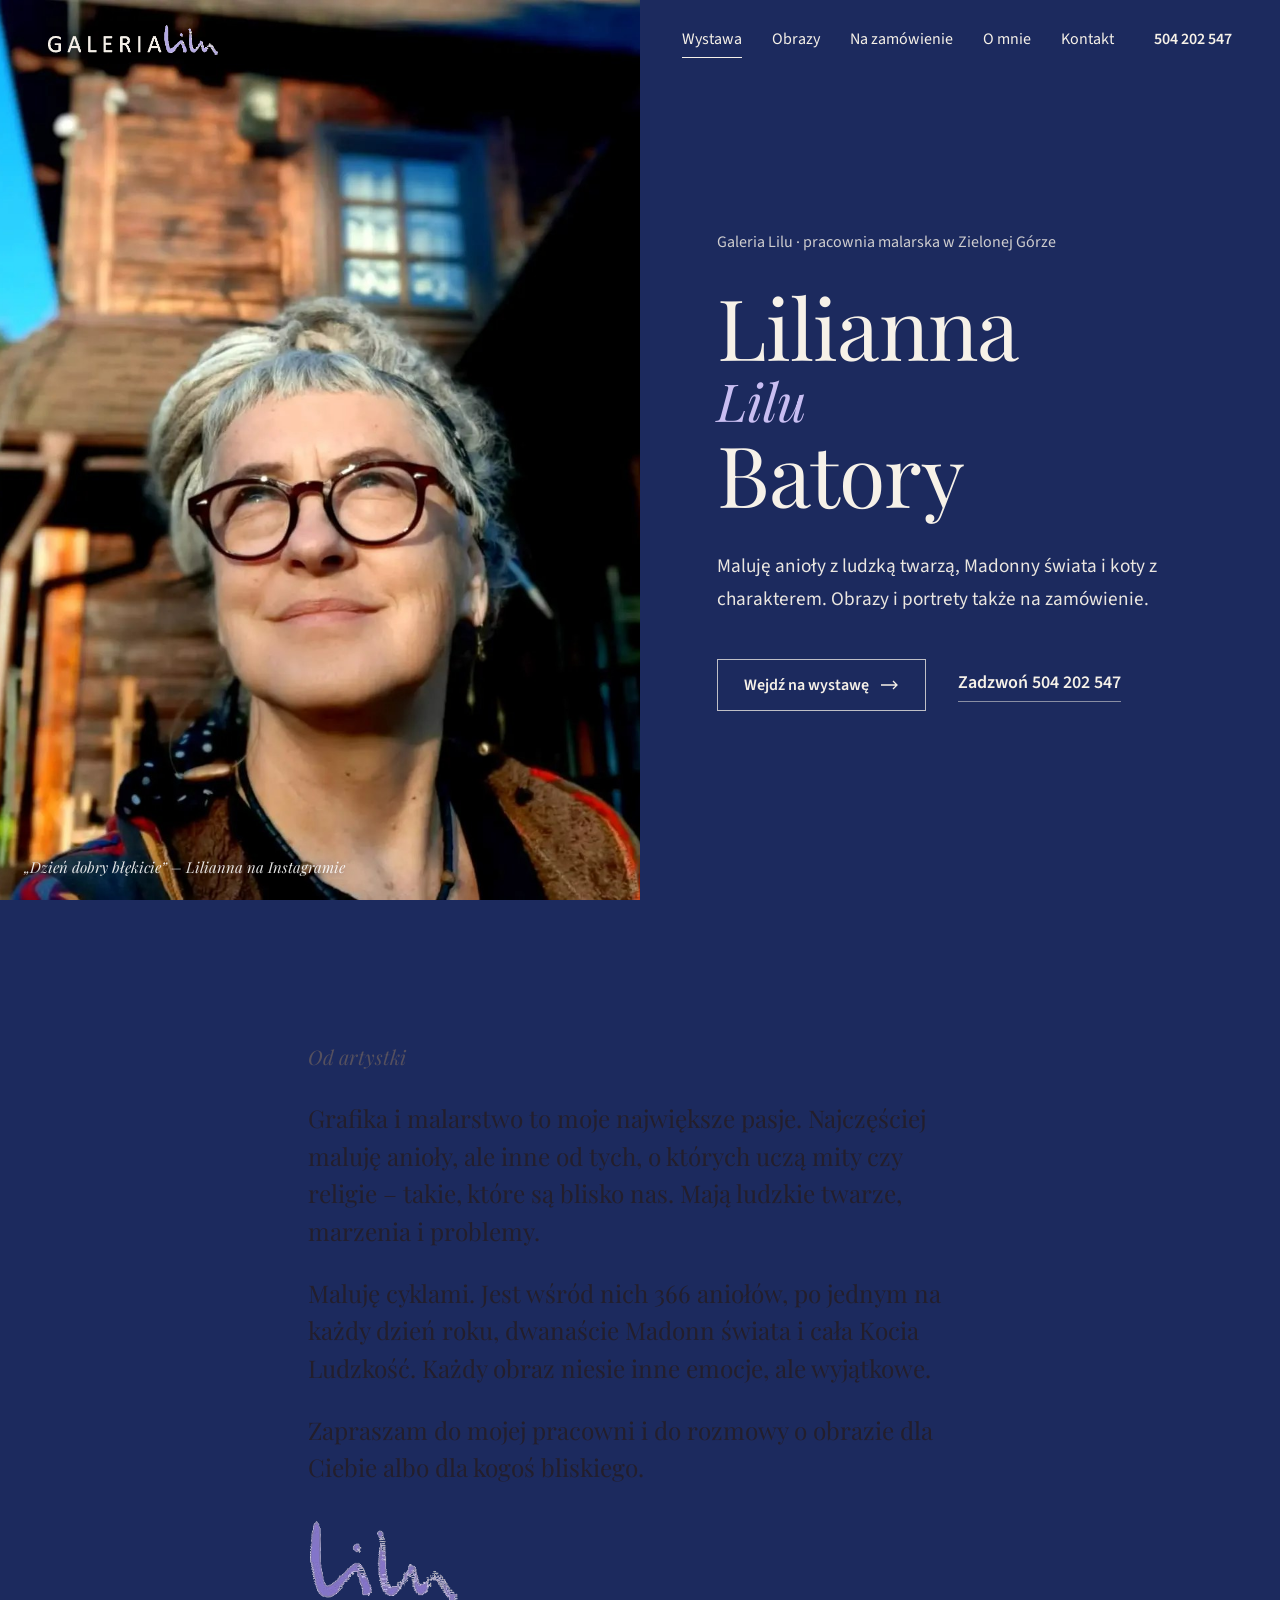
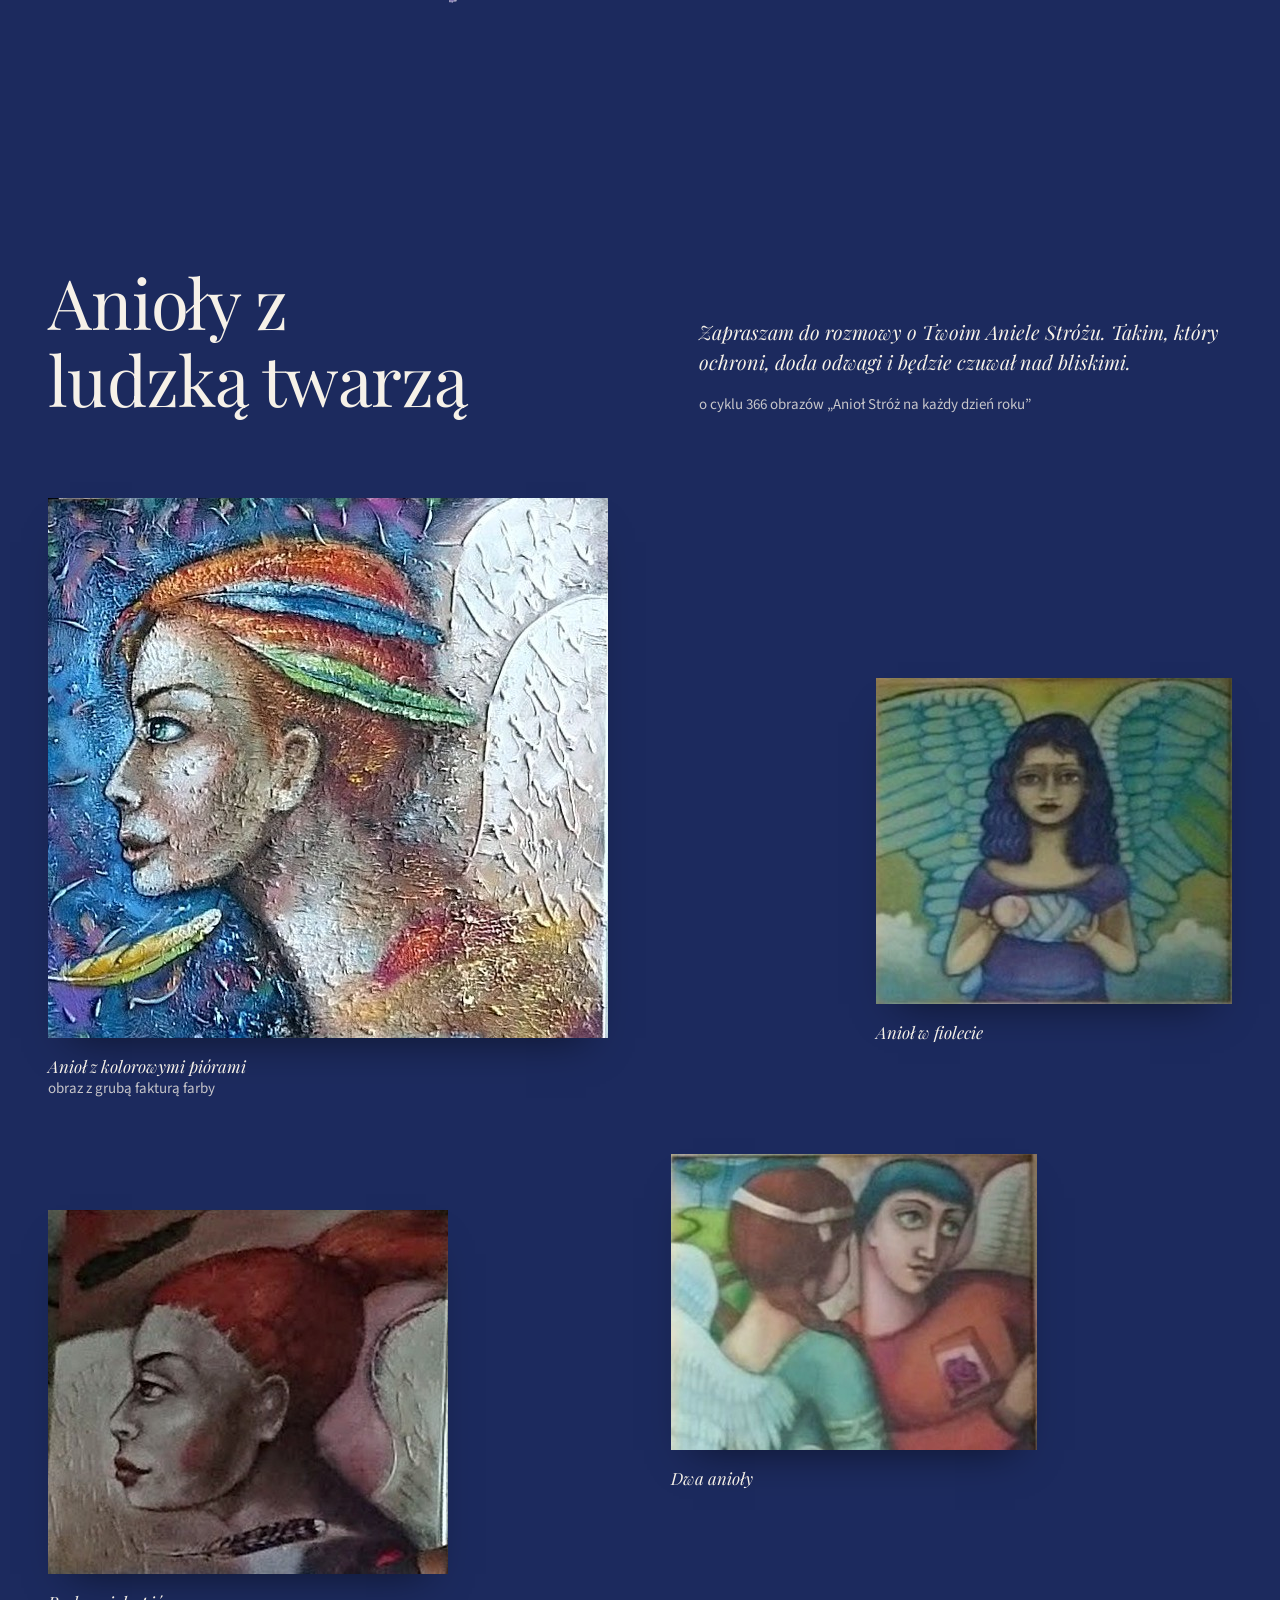
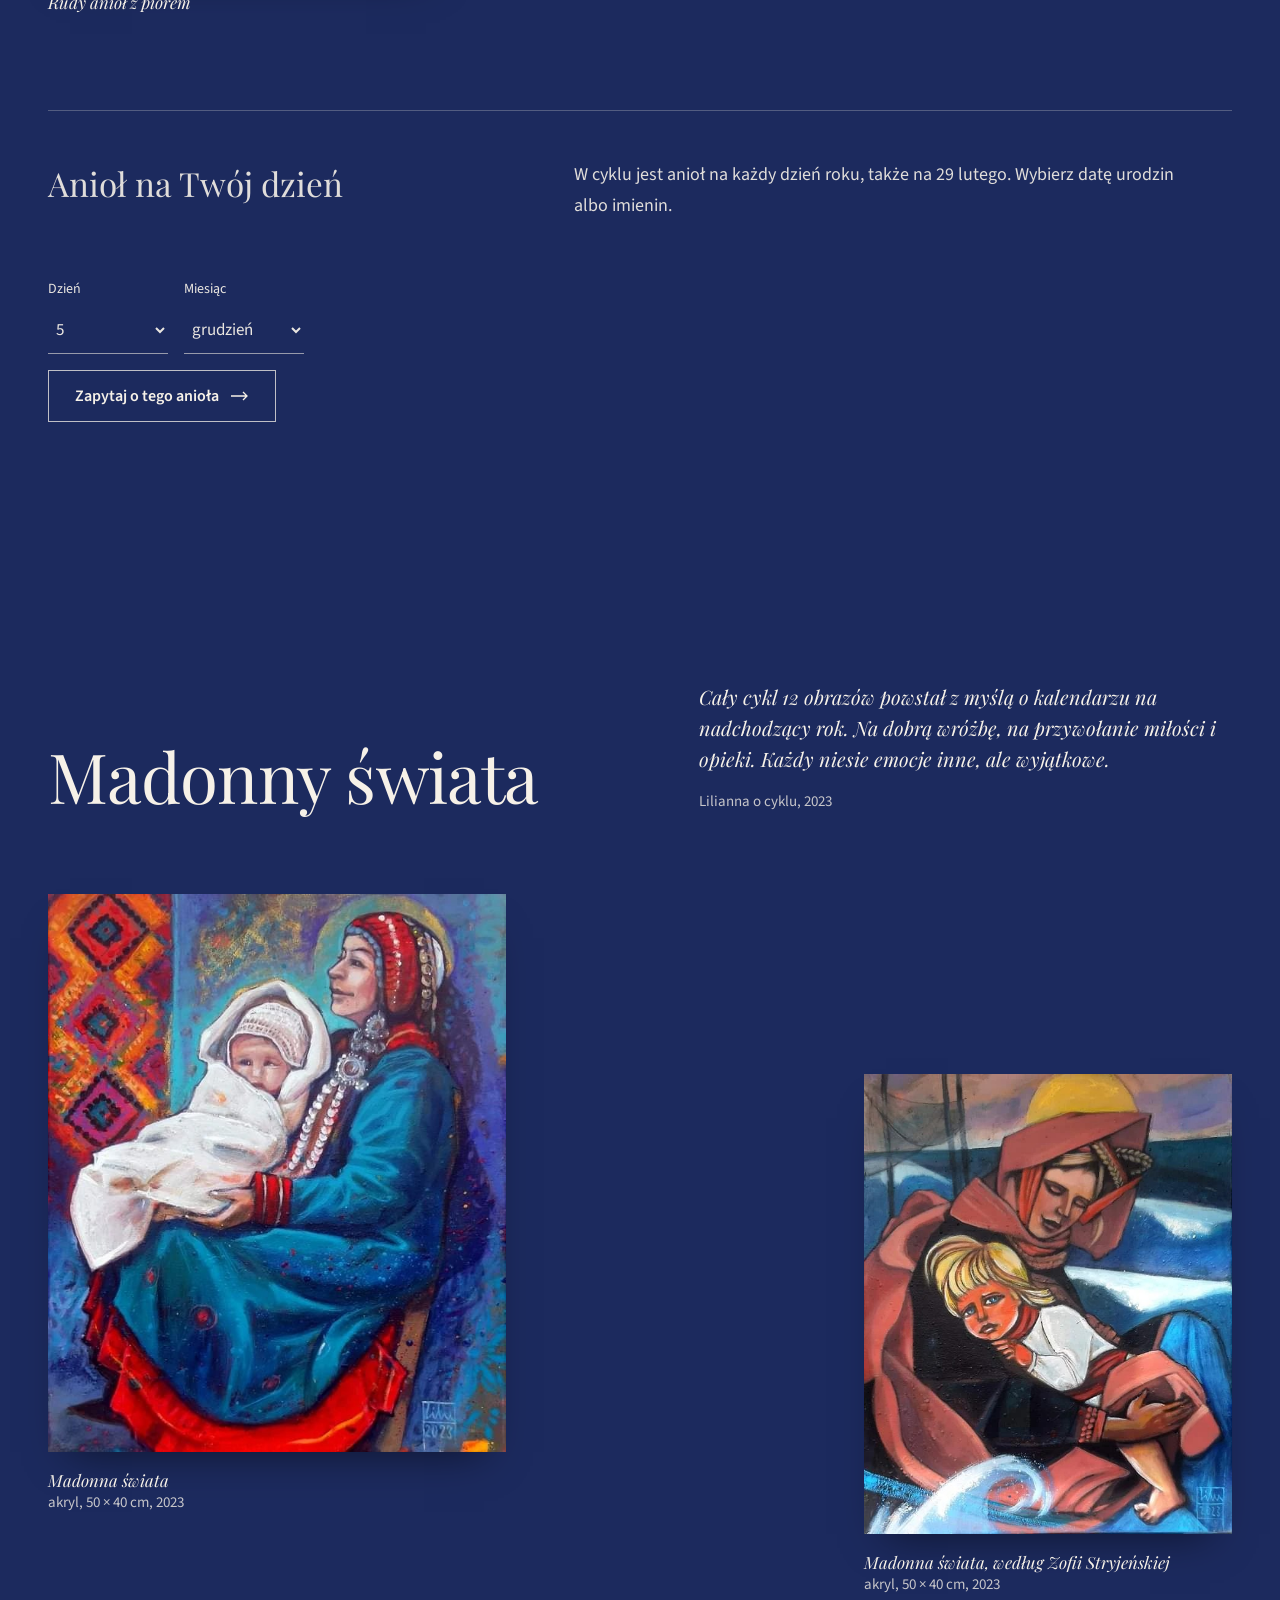
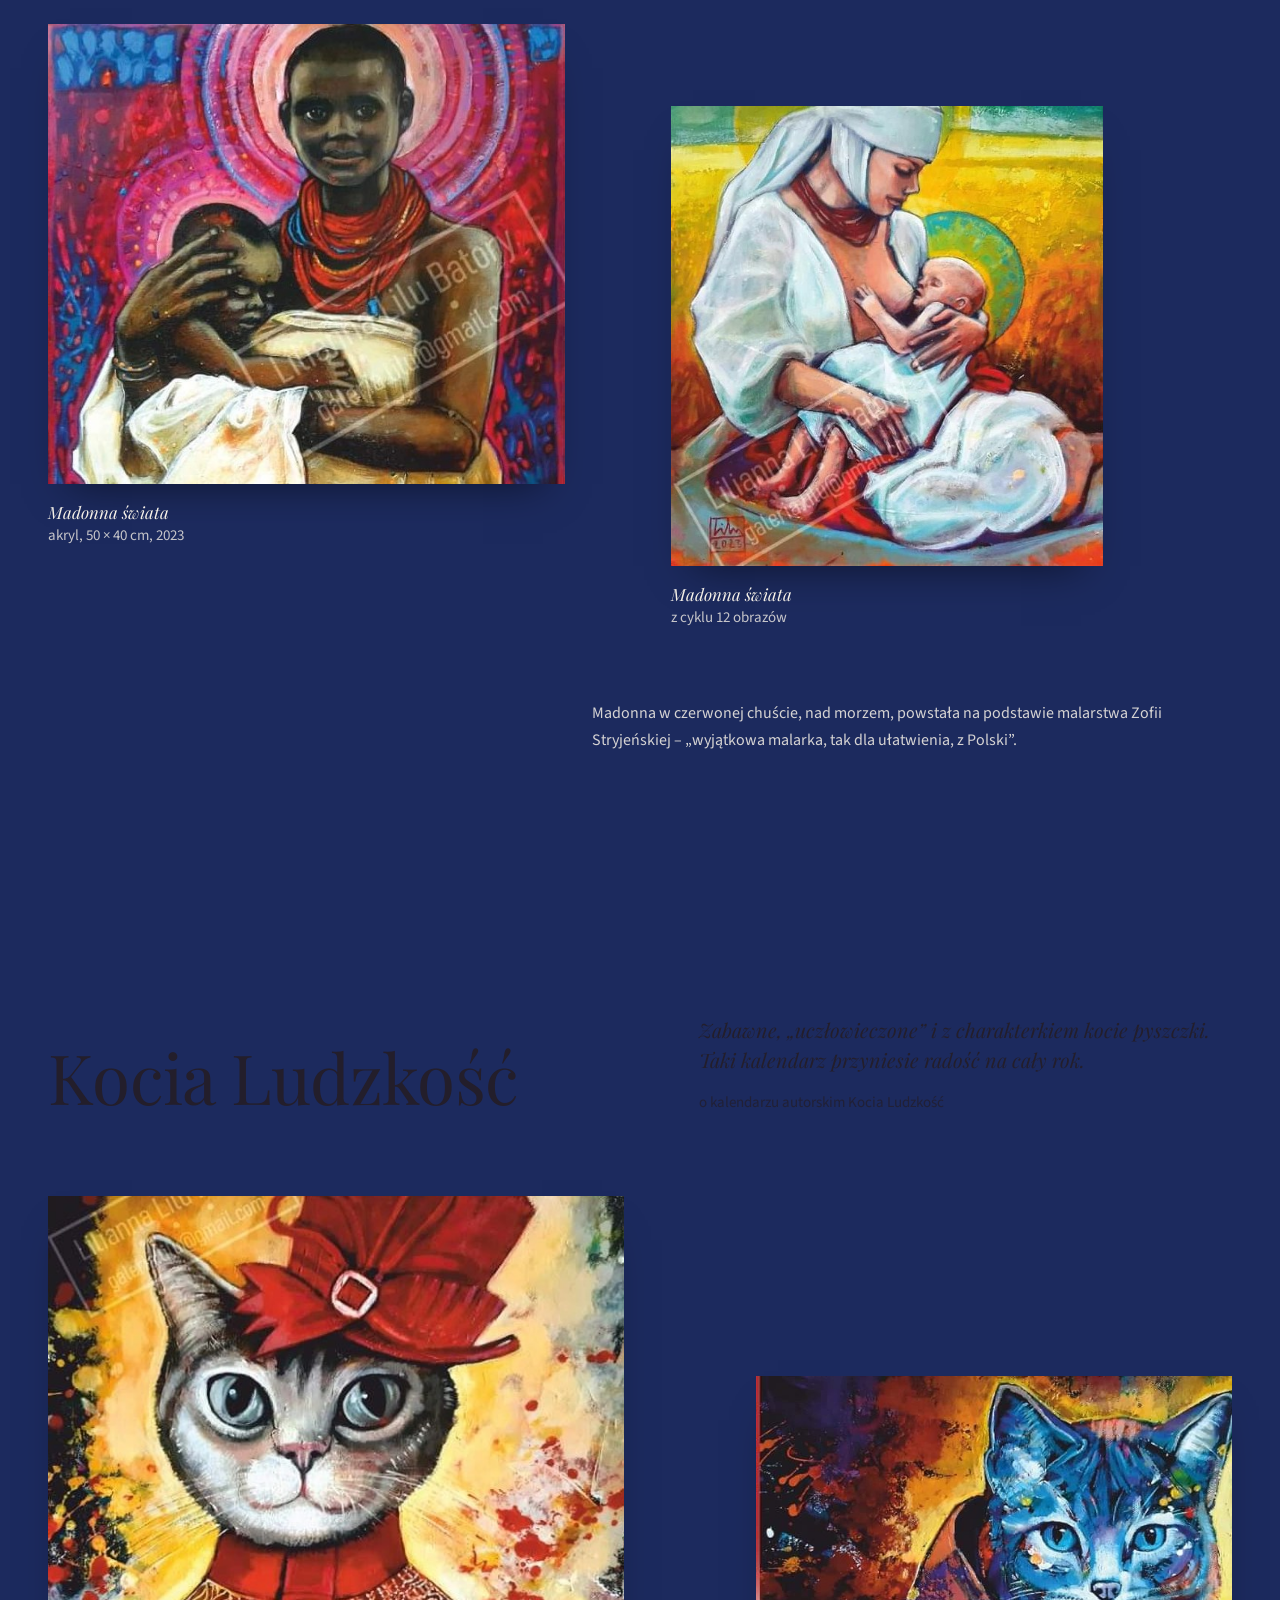
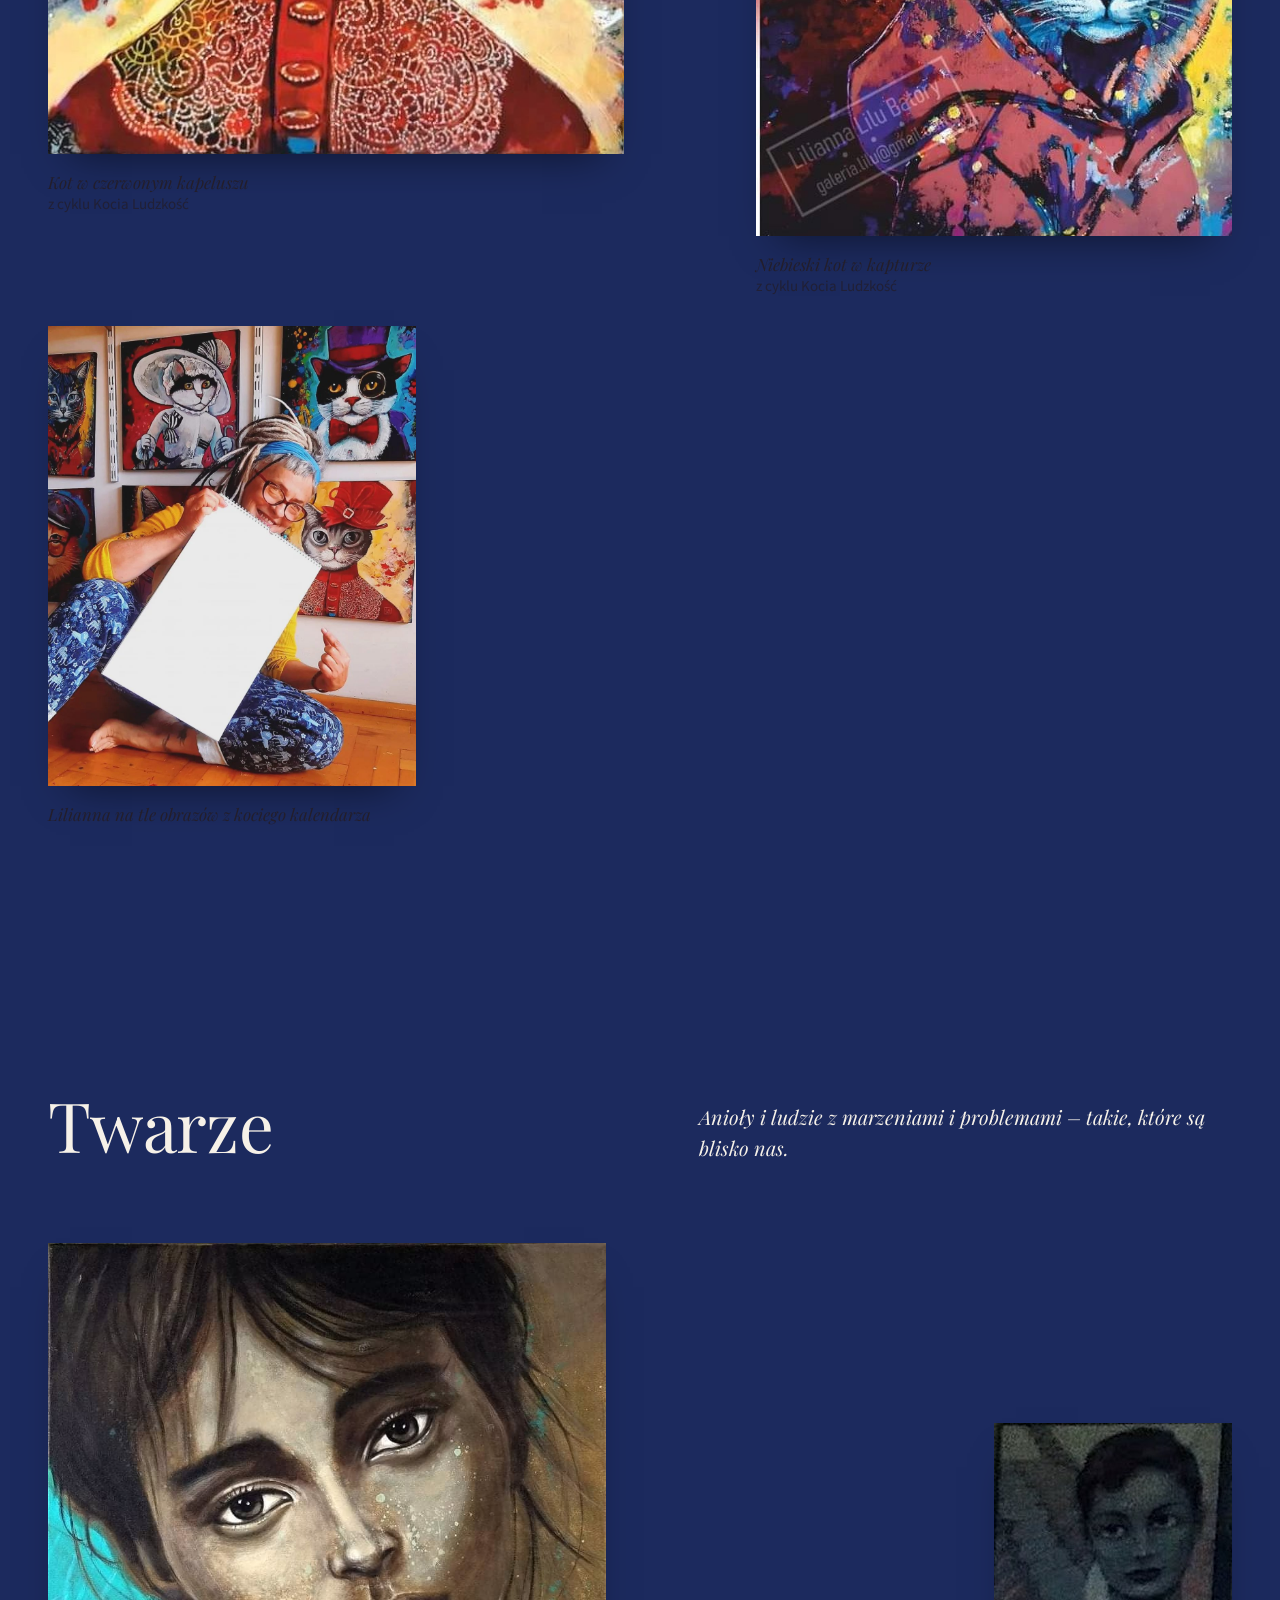
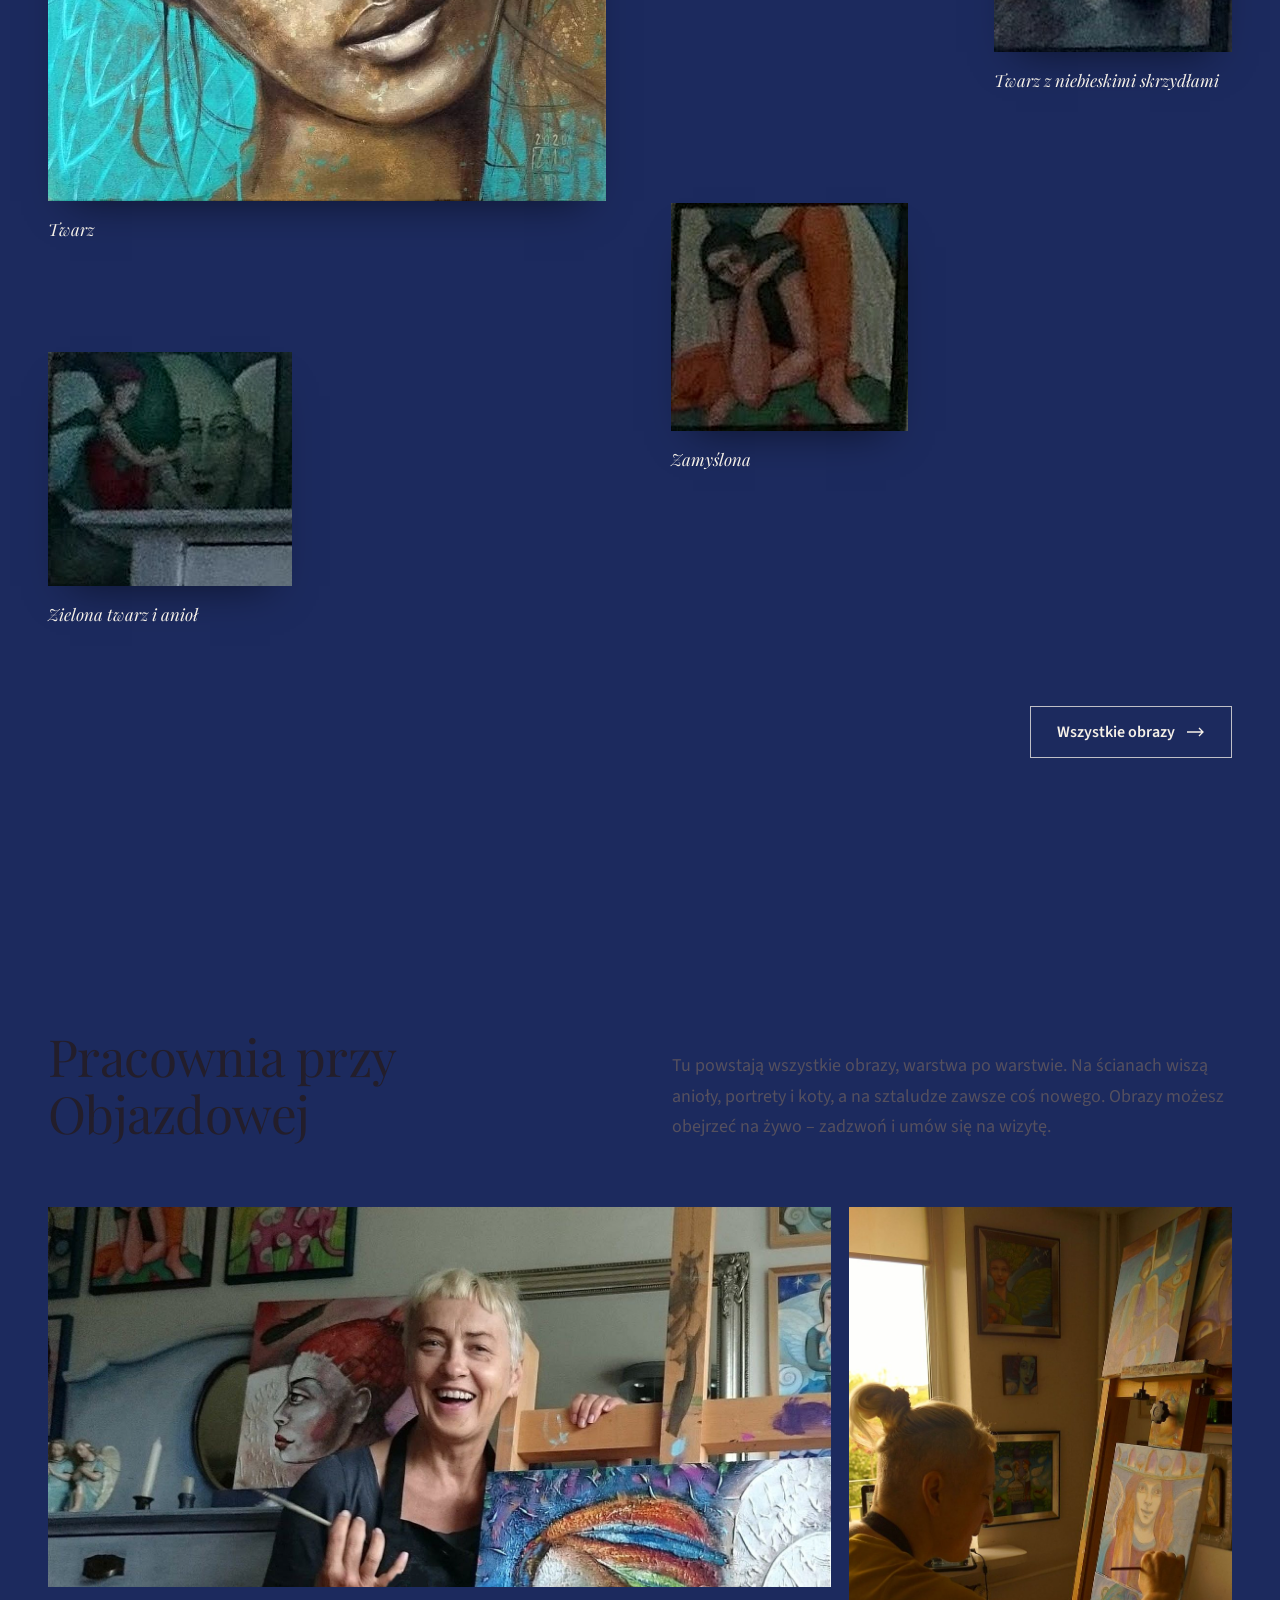
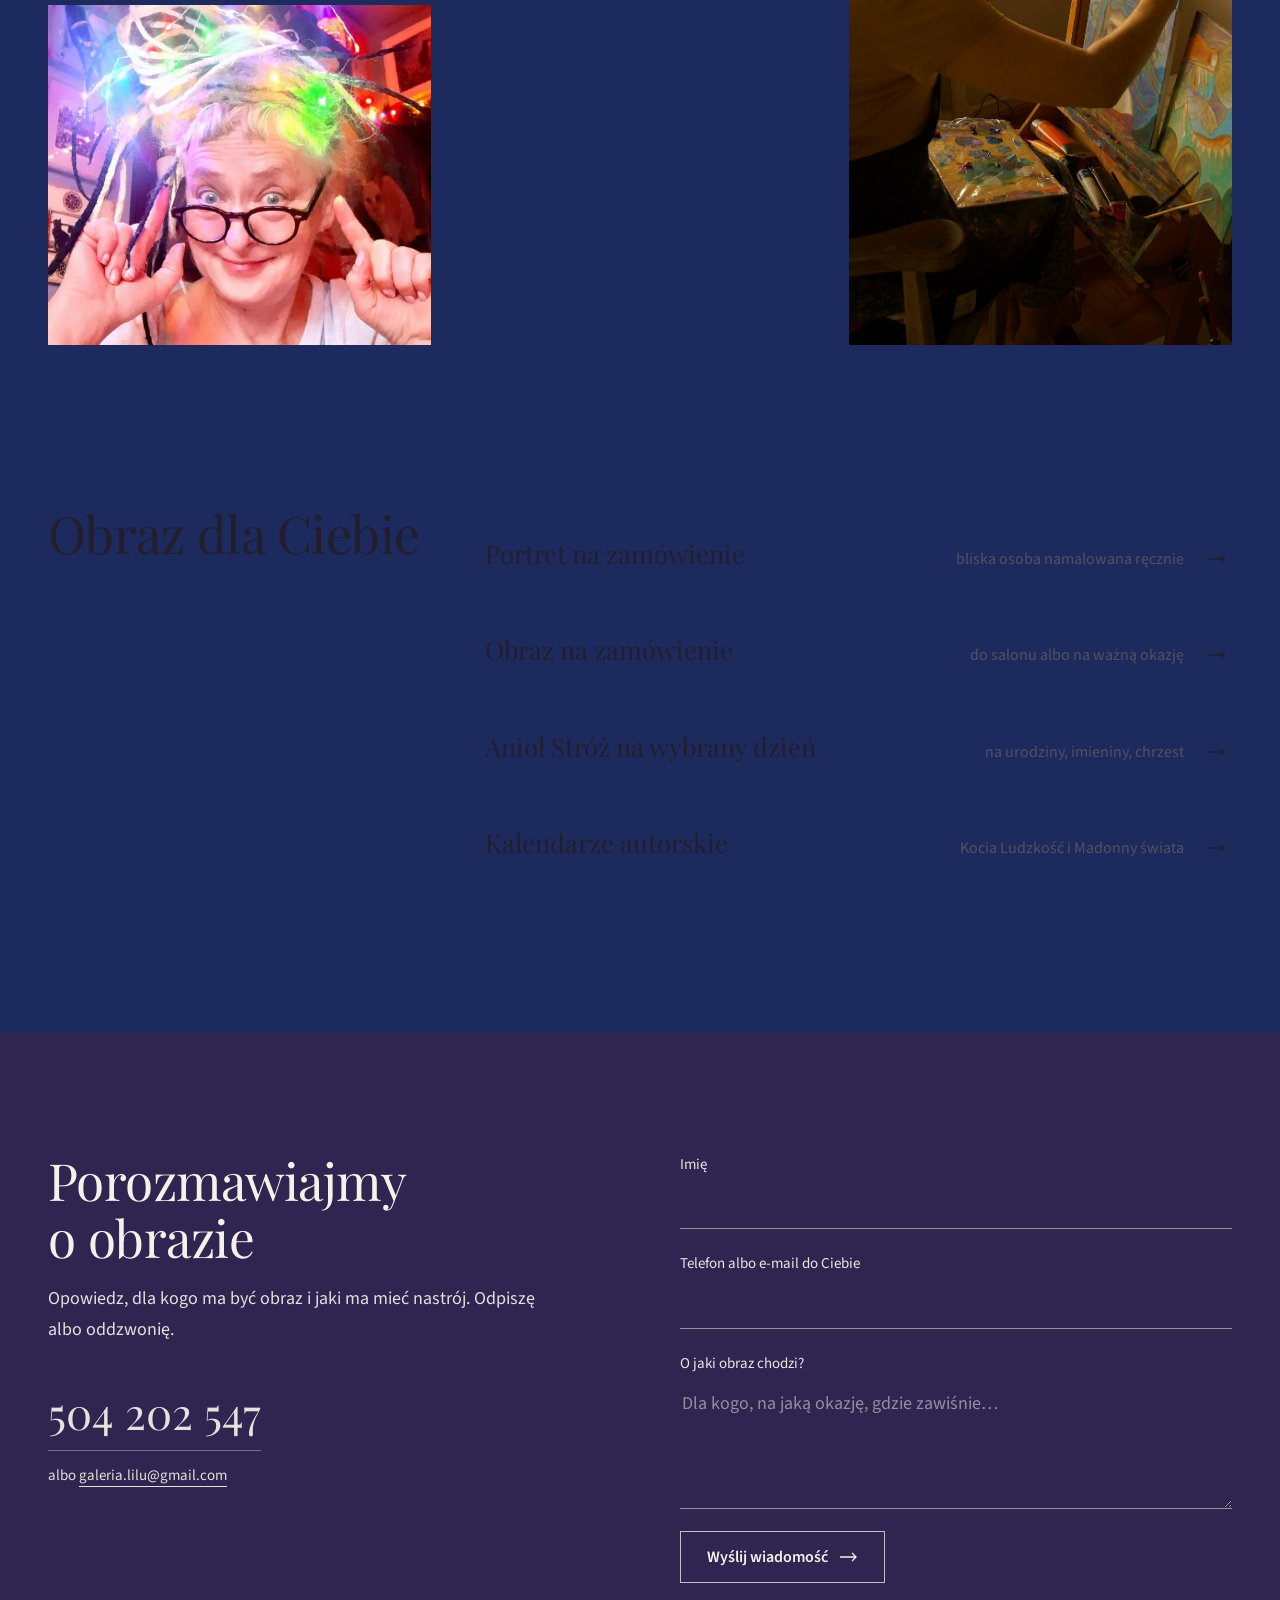
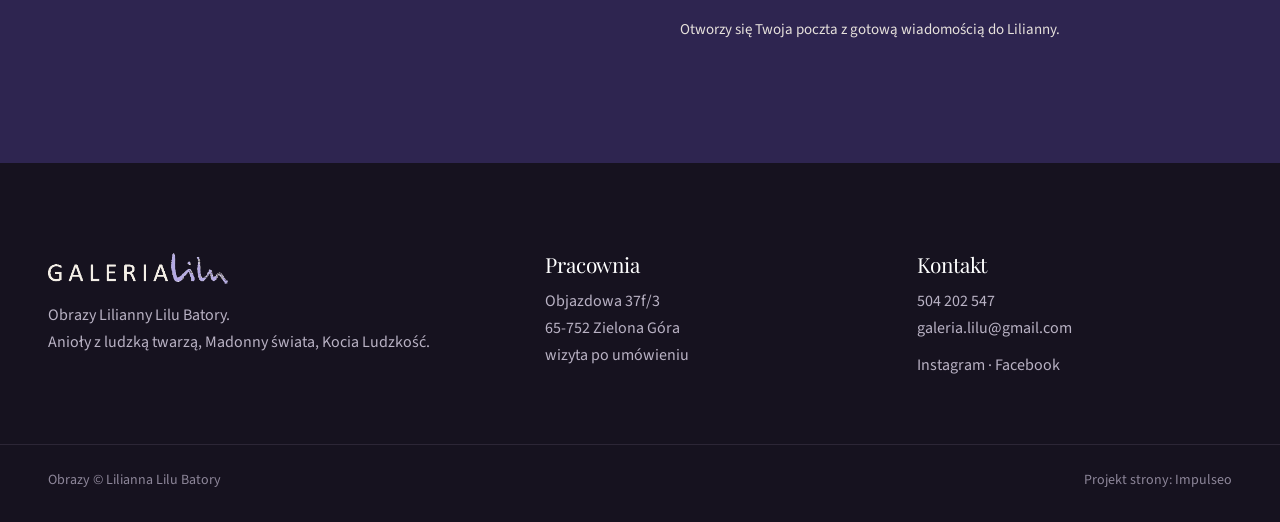
==== commit 59837af4: "Demo v4: monografia artystki – portret, list od artystki, sale cykli w kolorach obrazów (Anioły, Mad" ====
--- a/index.html
+++ b/index.html
@@ -3,149 +3,180 @@
 <head>
 <meta charset="UTF-8">
 <meta name="viewport" content="width=device-width, initial-scale=1.0">
-<title>Obrazy z aniołami i portrety na zamówienie · Zielona Góra | Galeria Lilu</title>
-<meta name="description" content="Galeria Lilu – pracownia Lilianny Batory w Zielonej Górze. Obrazy z aniołami, cykl 366 obrazów Anioł Stróż na każdy dzień roku, portrety i obrazy na zamówienie.">
+<title>Lilianna Lilu Batory – obrazy z aniołami, portrety na zamówienie · Zielona Góra</title>
+<meta name="description" content="Galeria Lilu – pracownia malarska Lilianny Lilu Batory w Zielonej Górze. Anioły z ludzką twarzą, Madonny świata, Kocia Ludzkość, portrety i obrazy na zamówienie.">
 <link rel="canonical" href="https://impulseo-pl.github.io/galeria-lilu/">
 <meta name="robots" content="noindex, nofollow">
 <meta property="og:type" content="website">
 <meta property="og:locale" content="pl_PL">
 <meta property="og:site_name" content="Galeria Lilu">
-<meta property="og:title" content="Obrazy z aniołami i portrety na zamówienie · Zielona Góra | Galeria Lilu">
-<meta property="og:description" content="Galeria Lilu – pracownia Lilianny Batory w Zielonej Górze. Obrazy z aniołami, cykl 366 obrazów Anioł Stróż na każdy dzień roku, portrety i obrazy na zamówienie.">
+<meta property="og:title" content="Lilianna Lilu Batory – obrazy z aniołami, portrety na zamówienie · Zielona Góra">
+<meta property="og:description" content="Galeria Lilu – pracownia malarska Lilianny Lilu Batory w Zielonej Górze. Anioły z ludzką twarzą, Madonny świata, Kocia Ludzkość, portrety i obrazy na zamówienie.">
 <meta property="og:url" content="https://impulseo-pl.github.io/galeria-lilu/">
 <meta property="og:image" content="https://impulseo-pl.github.io/galeria-lilu/img/og.jpg">
 <meta name="twitter:card" content="summary_large_image">
-<script type="application/ld+json">{"@context": "https://schema.org", "@type": "ArtGallery", "name": "Galeria Lilu – Lilianna Batory", "url": "https://impulseo-pl.github.io/galeria-lilu/", "telephone": "+48504202547", "image": "https://impulseo-pl.github.io/galeria-lilu/img/og.jpg", "address": {"@type": "PostalAddress", "streetAddress": "Objazdowa 37f/3", "postalCode": "65-752", "addressLocality": "Zielona Góra", "addressCountry": "PL"}, "geo": {"@type": "GeoCoordinates", "latitude": 51.947212, "longitude": 15.4846989}, "openingHoursSpecification": [{"@type": "OpeningHoursSpecification", "dayOfWeek": ["Monday", "Tuesday", "Wednesday", "Thursday", "Friday", "Saturday", "Sunday"], "opens": "09:00", "closes": "21:00"}], "sameAs": ["https://www.facebook.com/p/galerialilu-100063552610702/", "https://www.instagram.com/galeria.lilu/", "https://www.google.com/maps/place/Galeria+Lilu+Lilianna+Batory/@51.947212,15.4846989,17z"]}</script>
-<link rel="preconnect" href="https://fonts.googleapis.com"><link rel="preconnect" href="https://fonts.gstatic.com" crossorigin><link href="https://fonts.googleapis.com/css2?family=Libre+Baskerville:ital@0;1&family=Barlow:wght@400;500&display=swap" rel="stylesheet">
-<link rel="stylesheet" href="assets/styles.css?v=c18598c0">
+<script type="application/ld+json">{"@context": "https://schema.org", "@type": "ArtGallery", "name": "Galeria Lilu – Lilianna Lilu Batory", "url": "https://impulseo-pl.github.io/galeria-lilu/", "telephone": "+48504202547", "email": "galeria.lilu@gmail.com", "image": "https://impulseo-pl.github.io/galeria-lilu/img/og.jpg", "founder": {"@type": "Person", "name": "Lilianna Lilu Batory", "jobTitle": "Malarka"}, "address": {"@type": "PostalAddress", "streetAddress": "Objazdowa 37f/3", "postalCode": "65-752", "addressLocality": "Zielona Góra", "addressCountry": "PL"}, "geo": {"@type": "GeoCoordinates", "latitude": 51.947212, "longitude": 15.4846989}, "sameAs": ["https://www.facebook.com/p/galerialilu-100063552610702/", "https://www.instagram.com/galeria.lilu/", "https://www.google.com/maps/place/Galeria+Lilu+Lilianna+Batory/@51.947212,15.4846989,17z"]}</script>
+<link rel="preconnect" href="https://fonts.googleapis.com"><link rel="preconnect" href="https://fonts.gstatic.com" crossorigin><link href="https://fonts.googleapis.com/css2?family=Playfair+Display:ital,wght@0,400;0,500;1,400;1,500&family=Source+Sans+3:ital,wght@0,400;0,600;1,400&display=swap" rel="stylesheet">
+<link rel="stylesheet" href="assets/styles.css?v=8d108b2c">
 </head>
-<body>
+<body class="start">
 <a class="skip" href="#tresc">Przejdź do treści</a>
 <header class="nav" id="nav">
   <a class="logo" href="index.html" aria-label="Galeria Lilu – strona główna">
-    <img class="logo-j" src="img/logo-jasne.png" alt="Galeria Lilu" width="665" height="116">
-    <img class="logo-c" src="img/logo.png" alt="" width="665" height="116" aria-hidden="true">
+    <img class="logo-c" src="img/logo.png" alt="Galeria Lilu" width="665" height="116">
+    <img class="logo-j" src="img/logo-jasne.png" alt="" width="665" height="116" aria-hidden="true">
   </a>
-  <nav class="menu" id="menu" aria-label="Menu główne"><a href="realizacje.html">Obrazy</a><a href="oferta.html">Na zamówienie</a><a href="o-nas.html">O mnie</a><a href="kontakt.html">Kontakt</a></nav>
+  <nav class="menu" id="menu" aria-label="Menu główne"><a href="index.html" aria-current="page">Wystawa</a><a href="realizacje.html">Obrazy</a><a href="oferta.html">Na zamówienie</a><a href="o-nas.html">O mnie</a><a href="kontakt.html">Kontakt</a></nav>
   <a class="nav-tel" href="tel:+48504202547">504 202 547</a>
   <button class="burger" id="burger" aria-label="Otwórz menu" aria-expanded="false" aria-controls="menu"><span></span><span></span></button>
 </header>
 <main id="tresc">
 
-<section class="tryptyk" aria-label="Obrazy Lilianny Batory">
-  <figure class="t-bok"><img src="img/g1.jpg" alt="Anioł z kolorowymi piórami" width="560" height="540" fetchpriority="high" decoding="async"></figure>
-  <figure class="t-srodek"><img src="img/h-sciana.jpg" alt="Obrazy na ścianie pracowni" width="780" height="740" fetchpriority="high" decoding="async"></figure>
-  <figure class="t-bok"><img src="img/g2.jpg" alt="Malowane pudełko i lusterko z czarnym kotem" width="540" height="782" fetchpriority="high" decoding="async"></figure>
-</section>
-<div class="wrap">
-  <div class="tryptyk-podpis">
-    <div>
-      <h1>Anioły z ludzką twarzą: <em>obrazy i portrety Lilianny Batory</em></h1>
-      <p>Pracownia malarska w Zielonej Górze · obrazy na zamówienie</p>
-    </div>
-    <a class="link-strzalka" href="realizacje.html">Zobacz obrazy <svg viewBox="0 0 18 10" aria-hidden="true"><path d="M0 5h16M12 1l4 4-4 4" fill="none" stroke="currentColor"/></svg></a>
-  </div>
-</div>
-
-<section class="sekcja " id="o-mnie">
-  <div class="wrap">
-    <h2 class="sekcja-tytul">O mnie</h2>
-    <div class="kolumna">
-      <p>Nazywam się Lilianna Batory, a Galeria Lilu to moja pracownia w Zielonej Górze. Maluję obrazy i portrety na zamówienie. Ulubiony temat to anioły, ale inne od tych, o których uczą mity czy religie – takie, które są blisko nas.</p>
-      <p>Moje anioły mają ludzkie twarze, marzenia i problemy. Maluję je gładko i kolorowo albo z grubą fakturą farby, którą widać dopiero z bliska.</p>
-    </div>
-    <p class="wiecej"><a href="o-nas.html"><svg viewBox="0 0 60 60" aria-hidden="true"><path d="M30 1.5 58.5 30 30 58.5 1.5 30Z" fill="none" stroke="currentColor"/><path d="M30 21v18M21 30h18" stroke="currentColor"/></svg><span>Więcej o mnie</span></a></p>
-  </div>
-</section>
-
-<section class="sekcja wybrane" id="wybrane">
-  <div class="wrap"><h2 class="sekcja-tytul">Wybrane prace</h2></div>
-  <div class="pas" id="pas" tabindex="0" aria-label="Wybrane prace, przewijane w poziomie"><figure class="praca"><img src="img/g1.jpg" alt="Anioł z kolorowymi piórami" width="560" height="540" loading="lazy" decoding="async"><figcaption><b>Lilianna Batory</b>, anioł z kolorowymi piórami</figcaption></figure><figure class="praca"><img src="img/p-ruda.jpg" alt="Rudy anioł z piórem" width="400" height="364" loading="lazy" decoding="async"><figcaption><b>Lilianna Batory</b>, rudy anioł z piórem</figcaption></figure><figure class="praca"><img src="img/g2.jpg" alt="Malowane pudełko i lusterko z czarnym kotem" width="540" height="782" loading="lazy" decoding="async"><figcaption><b>Lilianna Batory</b>, malowane pudełko i lusterko z czarnym kotem</figcaption></figure><figure class="praca"><img src="img/a-fiolet.jpg" alt="Anioł w fiolecie" width="356" height="326" loading="lazy" decoding="async"><figcaption><b>Lilianna Batory</b>, anioł w fiolecie</figcaption></figure><figure class="praca"><img src="img/g5.jpg" alt="Obraz w trakcie malowania" width="924" height="1000" loading="lazy" decoding="async"><figcaption><b>Lilianna Batory</b>, obraz w trakcie malowania</figcaption></figure><figure class="praca"><img src="img/a-para.jpg" alt="Dwa anioły" width="366" height="296" loading="lazy" decoding="async"><figcaption><b>Lilianna Batory</b>, dwa anioły</figcaption></figure></div>
-  <div class="wrap pas-nav">
-    <button class="pas-btn" data-kier="-1" aria-label="Poprzednia praca"><svg viewBox="0 0 18 10" aria-hidden="true"><path d="M0 5h16M12 1l4 4-4 4" fill="none" stroke="currentColor"/></svg></button>
-    <button class="pas-btn" data-kier="1" aria-label="Następna praca"><svg viewBox="0 0 18 10" aria-hidden="true"><path d="M0 5h16M12 1l4 4-4 4" fill="none" stroke="currentColor"/></svg></button>
-  </div>
-  <div class="wrap"><p class="wiecej"><a href="realizacje.html"><svg viewBox="0 0 60 60" aria-hidden="true"><path d="M30 1.5 58.5 30 30 58.5 1.5 30Z" fill="none" stroke="currentColor"/><path d="M30 21v18M21 30h18" stroke="currentColor"/></svg><span>Wszystkie obrazy</span></a></p></div>
-</section>
-
-<section class="baner">
-  <img src="img/g10.jpg" alt="Anioły w jasnych ramach na ścianie pracowni" width="1512" height="1012" loading="lazy" decoding="async">
-  <div class="baner-txt">
-    <p>Cykl 366 obrazów</p>
-    <h2>Anioł Stróż na każdy dzień roku</h2>
-    <a href="#dzien"><svg viewBox="0 0 18 10" aria-hidden="true"><path d="M0 5h16M12 1l4 4-4 4" fill="none" stroke="currentColor"/></svg> Zapytaj o anioła na swój dzień</a>
-  </div>
-</section>
-
-<section class="sekcja zapytanie" id="dzien">
-  <div class="wrap waska">
-    <h2>Anioł na wybrany dzień</h2>
-    <p class="zapytanie-opis">Stworzyłam cykl 366 obrazów, po jednym na każdy dzień roku, także na 29 lutego. Wybierz datę urodzin, imienin albo innego ważnego dnia i zapytaj mnie o anioła na ten dzień – takiego, który ochroni, doda odwagi i będzie czuwał nad bliskimi.</p>
-    <form class="form-dzien" id="form-dzien">
-      <div class="pola">
-        <label><span>Dzień</span><select id="d-dzien"></select></label>
-        <label><span>Miesiąc</span><select id="d-mies"></select></label>
-      </div>
-      <a class="btn-obrys" id="d-sms" href="sms:+48504202547">Zapytaj SMS-em</a>
-      <p class="drobny" id="d-wynik" aria-live="polite"></p>
-    </form>
-  </div>
-</section>
-
-<section class="sekcja " id="co-maluje">
-  <div class="wrap">
-    <h2 class="sekcja-tytul">Na zamówienie</h2>
-    <p class="sekcja-pod">Obraz z pracowni albo namalowany specjalnie dla Ciebie</p>
-    <div class="karty">
-      <a class="karta" href="oferta.html#anioly">
-        <figure><img src="img/a-fiolet.jpg" alt="Anioł w fiolecie" width="356" height="326" loading="lazy" decoding="async"></figure>
-        <p class="karta-kat">Obrazy</p>
-        <h3>Obrazy z aniołami</h3>
-        <p>Gładkie i kolorowe albo z grubą fakturą farby.</p>
-      </a>
-      <a class="karta przesun" href="oferta.html#portrety">
-        <figure><img src="img/g5.jpg" alt="Obraz w trakcie malowania" width="924" height="1000" loading="lazy" decoding="async"></figure>
-        <p class="karta-kat">Na zamówienie</p>
-        <h3>Portrety i obrazy na zamówienie</h3>
-        <p>Portret bliskiej osoby albo obraz na ważną okazję.</p>
-      </a>
-      <a class="karta" href="oferta.html#rekodzielo">
-        <figure><img src="img/g2.jpg" alt="Malowane pudełko i lusterko z czarnym kotem" width="540" height="782" loading="lazy" decoding="async"></figure>
-        <p class="karta-kat">Rękodzieło</p>
-        <h3>Malowane przedmioty</h3>
-        <p>Na przykład drewniane pudełka i lusterka.</p>
-      </a>
+<section class="otwarcie-start" data-kolor="#1C2A5E">
+  <figure class="os-foto"><img src="img/lilu-niebo.jpg" alt="Lilianna Lilu Batory" width="1080" height="1350" fetchpriority="high" decoding="async"><figcaption>„Dzień dobry błękicie” – Lilianna na Instagramie</figcaption></figure>
+  <div class="os-txt">
+    <p class="os-gora">Galeria Lilu · pracownia malarska w Zielonej Górze</p>
+    <h1>Lilianna <em>Lilu</em> Batory</h1>
+    <p class="os-lead">Maluję anioły z ludzką twarzą, Madonny świata i koty z charakterem. Obrazy i portrety także na zamówienie.</p>
+    <div class="os-akcje">
+      <a class="btn btn-jasny" href="#anioly">Wejdź na wystawę <svg viewBox="0 0 18 10" aria-hidden="true"><path d="M0 5h16M12 1l4 4-4 4" fill="none" stroke="currentColor" stroke-width="1.3"/></svg></a>
+      <a class="link-jasny" href="tel:+48504202547">Zadzwoń 504 202 547</a>
     </div>
   </div>
 </section>
 
+<section class="list" data-kolor="#F4EEE4">
+  <div class="wrap list-in">
+    <p class="list-tytul">Od artystki</p>
+    <p>Grafika i malarstwo to moje największe pasje. Najczęściej maluję anioły, ale inne od tych, o których uczą mity czy religie – takie, które są blisko nas. Mają ludzkie twarze, marzenia i problemy.</p>
+    <p>Maluję cyklami. Jest wśród nich 366 aniołów, po jednym na każdy dzień roku, dwanaście Madonn świata i cała Kocia Ludzkość. Każdy obraz niesie inne emocje, ale wyjątkowe.</p>
+    <p>Zapraszam do mojej pracowni i do rozmowy o obrazie dla Ciebie albo dla kogoś bliskiego.</p>
+    <img class="list-podpis" src="img/podpis.png" alt="Lilu – podpis" width="213" height="116" loading="lazy">
+  </div>
+</section>
+
+<section class="sala" id="anioly" data-kolor="#1C2A5E">
+  <div class="wrap">
+    <header class="sala-glowa">
+      <h2>Anioły z ludzką twarzą</h2>
+      <blockquote><p>Zapraszam do rozmowy o Twoim Aniele Stróżu. Takim, który ochroni, doda odwagi i będzie czuwał nad bliskimi.</p><cite>o cyklu 366 obrazów „Anioł Stróż na każdy dzień roku”</cite></blockquote>
+    </header>
+    <div class="sala-prace"><div class="kol"><figure class="dzielo duze"><a href="img/g1.jpg" class="powieksz" data-podpis="Anioł z kolorowymi piórami, obraz z grubą fakturą farby"><img src="img/g1.jpg" alt="Anioł z kolorowymi piórami" width="560" height="540" loading="lazy" decoding="async"></a><figcaption><i>Anioł z kolorowymi piórami</i><span>obraz z grubą fakturą farby</span></figcaption></figure><figure class="dzielo "><a href="img/p-ruda.jpg" class="powieksz" data-podpis="Rudy anioł z piórem"><img src="img/p-ruda.jpg" alt="Rudy anioł z piórem" width="400" height="364" loading="lazy" decoding="async"></a><figcaption><i>Rudy anioł z piórem</i></figcaption></figure></div><div class="kol kol-2"><figure class="dzielo "><a href="img/a-fiolet.jpg" class="powieksz" data-podpis="Anioł w fiolecie"><img src="img/a-fiolet.jpg" alt="Anioł w fiolecie" width="356" height="326" loading="lazy" decoding="async"></a><figcaption><i>Anioł w fiolecie</i></figcaption></figure><figure class="dzielo "><a href="img/a-para.jpg" class="powieksz" data-podpis="Dwa anioły"><img src="img/a-para.jpg" alt="Dwa anioły" width="366" height="296" loading="lazy" decoding="async"></a><figcaption><i>Dwa anioły</i></figcaption></figure></div></div>
+    <div class="dzien">
+      <p class="dzien-tytul">Anioł na Twój dzień</p>
+      <p>W cyklu jest anioł na każdy dzień roku, także na 29 lutego. Wybierz datę urodzin albo imienin.</p>
+      <form class="dzien-form" id="dzien-form">
+        <label><span>Dzień</span><select id="d-dzien"></select></label>
+        <label><span>Miesiąc</span><select id="d-mies"></select></label>
+        <a class="btn btn-jasny" id="d-pytaj" href="mailto:galeria.lilu@gmail.com">Zapytaj o tego anioła <svg viewBox="0 0 18 10" aria-hidden="true"><path d="M0 5h16M12 1l4 4-4 4" fill="none" stroke="currentColor" stroke-width="1.3"/></svg></a>
+      </form>
+    </div>
+  </div>
+</section>
+
+<section class="sala" id="madonny" data-kolor="#7E2A1F">
+  <div class="wrap">
+    <header class="sala-glowa">
+      <h2>Madonny świata</h2>
+      <blockquote><p>Cały cykl 12 obrazów powstał z myślą o kalendarzu na nadchodzący rok. Na dobrą wróżbę, na przywołanie miłości i opieki. Każdy niesie emocje inne, ale wyjątkowe.</p><cite>Lilianna o cyklu, 2023</cite></blockquote>
+    </header>
+    <div class="sala-prace"><div class="kol"><figure class="dzielo duze"><a href="img/madonna-1.jpg" class="powieksz" data-podpis="Madonna świata, akryl, 50 × 40 cm, 2023"><img src="img/madonna-1.jpg" alt="Madonna świata" width="600" height="731" loading="lazy" decoding="async"></a><figcaption><i>Madonna świata</i><span>akryl, 50 × 40 cm, 2023</span></figcaption></figure><figure class="dzielo "><a href="img/madonna-3.jpg" class="powieksz" data-podpis="Madonna świata, akryl, 50 × 40 cm, 2023"><img src="img/madonna-3.jpg" alt="Madonna świata" width="578" height="514" loading="lazy" decoding="async"></a><figcaption><i>Madonna świata</i><span>akryl, 50 × 40 cm, 2023</span></figcaption></figure></div><div class="kol kol-2"><figure class="dzielo "><a href="img/madonna-2.jpg" class="powieksz" data-podpis="Madonna świata, według Zofii Stryjeńskiej, akryl, 50 × 40 cm, 2023"><img src="img/madonna-2.jpg" alt="Madonna świata, według Zofii Stryjeńskiej" width="600" height="750" loading="lazy" decoding="async"></a><figcaption><i>Madonna świata, według Zofii Stryjeńskiej</i><span>akryl, 50 × 40 cm, 2023</span></figcaption></figure><figure class="dzielo "><a href="img/madonna-4.jpg" class="powieksz" data-podpis="Madonna świata, z cyklu 12 obrazów"><img src="img/madonna-4.jpg" alt="Madonna świata" width="578" height="615" loading="lazy" decoding="async"></a><figcaption><i>Madonna świata</i><span>z cyklu 12 obrazów</span></figcaption></figure></div></div>
+    <p class="sala-przyp">Madonna w czerwonej chuście, nad morzem, powstała na podstawie malarstwa Zofii Stryjeńskiej – „wyjątkowa malarka, tak dla ułatwienia, z Polski”.</p>
+  </div>
+</section>
+
+<section class="sala sala-jasna" id="koty" data-kolor="#E3A32B">
+  <div class="wrap">
+    <header class="sala-glowa">
+      <h2>Kocia Ludzkość</h2>
+      <blockquote><p>Zabawne, „uczłowieczone” i z charakterkiem kocie pyszczki. Taki kalendarz przyniesie radość na cały rok.</p><cite>o kalendarzu autorskim Kocia Ludzkość</cite></blockquote>
+    </header>
+    <div class="sala-prace"><div class="kol"><figure class="dzielo duze"><a href="img/kot-1.jpg" class="powieksz" data-podpis="Kot w czerwonym kapeluszu, z cyklu Kocia Ludzkość"><img src="img/kot-1.jpg" alt="Kot w czerwonym kapeluszu" width="594" height="575" loading="lazy" decoding="async"></a><figcaption><i>Kot w czerwonym kapeluszu</i><span>z cyklu Kocia Ludzkość</span></figcaption></figure><figure class="dzielo "><a href="img/lilu-koty.jpg" class="powieksz" data-podpis="Lilianna na tle obrazów z kociego kalendarza"><img src="img/lilu-koty.jpg" alt="Lilianna na tle obrazów z kociego kalendarza" width="1080" height="1350" loading="lazy" decoding="async"></a><figcaption><i>Lilianna na tle obrazów z kociego kalendarza</i></figcaption></figure></div><div class="kol kol-2"><figure class="dzielo "><a href="img/kot-2.jpg" class="powieksz" data-podpis="Niebieski kot w kapturze, z cyklu Kocia Ludzkość"><img src="img/kot-2.jpg" alt="Niebieski kot w kapturze" width="588" height="568" loading="lazy" decoding="async"></a><figcaption><i>Niebieski kot w kapturze</i><span>z cyklu Kocia Ludzkość</span></figcaption></figure></div></div>
+    
+  </div>
+</section>
+
+<section class="sala" id="twarze" data-kolor="#17676C">
+  <div class="wrap">
+    <header class="sala-glowa">
+      <h2>Twarze</h2>
+      <blockquote><p>Anioły i ludzie z marzeniami i problemami – takie, które są blisko nas.</p></blockquote>
+    </header>
+    <div class="sala-prace"><div class="kol"><figure class="dzielo duze"><a href="img/twarz-1.jpg" class="powieksz" data-podpis="Twarz"><img src="img/twarz-1.jpg" alt="Twarz" width="900" height="900" loading="lazy" decoding="async"></a><figcaption><i>Twarz</i></figcaption></figure><figure class="dzielo "><a href="img/p-zielony.jpg" class="powieksz" data-podpis="Zielona twarz i anioł"><img src="img/p-zielony.jpg" alt="Zielona twarz i anioł" width="244" height="234" loading="lazy" decoding="async"></a><figcaption><i>Zielona twarz i anioł</i></figcaption></figure></div><div class="kol kol-2"><figure class="dzielo "><a href="img/p-portret.jpg" class="powieksz" data-podpis="Twarz z niebieskimi skrzydłami"><img src="img/p-portret.jpg" alt="Twarz z niebieskimi skrzydłami" width="238" height="229" loading="lazy" decoding="async"></a><figcaption><i>Twarz z niebieskimi skrzydłami</i></figcaption></figure><figure class="dzielo "><a href="img/p-pomarancz.jpg" class="powieksz" data-podpis="Zamyślona"><img src="img/p-pomarancz.jpg" alt="Zamyślona" width="237" height="228" loading="lazy" decoding="async"></a><figcaption><i>Zamyślona</i></figcaption></figure></div></div>
+    <p class="sala-dalej"><a class="btn btn-jasny" href="realizacje.html">Wszystkie obrazy <svg viewBox="0 0 18 10" aria-hidden="true"><path d="M0 5h16M12 1l4 4-4 4" fill="none" stroke="currentColor" stroke-width="1.3"/></svg></a></p>
+  </div>
+</section>
+
+<section class="pracownia" data-kolor="#F4EEE4">
+  <div class="wrap">
+    <div class="pracownia-glowa">
+      <h2>Pracownia przy Objazdowej</h2>
+      <p>Tu powstają wszystkie obrazy, warstwa po warstwie. Na ścianach wiszą anioły, portrety i koty, a na sztaludze zawsze coś nowego. Obrazy możesz obejrzeć na żywo – zadzwoń i umów się na wizytę.</p>
+    </div>
+    <div class="kolaz">
+      <figure class="k1"><img src="img/g12.jpg" alt="Lilianna w pracowni, obok anioł z kolorowymi piórami" width="1600" height="1147" loading="lazy" decoding="async"></figure>
+      <figure class="k2"><img src="img/about.jpg" alt="Przy sztaludze" width="1067" height="1600" loading="lazy" decoding="async"></figure>
+      <figure class="k3"><img src="img/lilu-swiatla.jpg" alt="Lilianna w grudniu, w świątecznych światełkach" width="1080" height="1350" loading="lazy" decoding="async"></figure>
+      <figure class="k4"><img src="img/g5.jpg" alt="Obraz w trakcie malowania" width="924" height="1000" loading="lazy" decoding="async"></figure>
+    </div>
+  </div>
+</section>
+
+<section class="zamowienia" data-kolor="#F4EEE4">
+  <div class="wrap zam-in">
+    <h2>Obraz dla Ciebie</h2>
+    <ul class="zam-lista">
+      <li><a href="oferta.html#portrety"><b>Portret na zamówienie</b><span>bliska osoba namalowana ręcznie</span><svg viewBox="0 0 18 10" aria-hidden="true"><path d="M0 5h16M12 1l4 4-4 4" fill="none" stroke="currentColor" stroke-width="1.3"/></svg></a></li>
+      <li><a href="oferta.html#obrazy"><b>Obraz na zamówienie</b><span>do salonu albo na ważną okazję</span><svg viewBox="0 0 18 10" aria-hidden="true"><path d="M0 5h16M12 1l4 4-4 4" fill="none" stroke="currentColor" stroke-width="1.3"/></svg></a></li>
+      <li><a href="oferta.html#aniol"><b>Anioł Stróż na wybrany dzień</b><span>na urodziny, imieniny, chrzest</span><svg viewBox="0 0 18 10" aria-hidden="true"><path d="M0 5h16M12 1l4 4-4 4" fill="none" stroke="currentColor" stroke-width="1.3"/></svg></a></li>
+      <li><a href="oferta.html#kalendarze"><b>Kalendarze autorskie</b><span>Kocia Ludzkość i Madonny świata</span><svg viewBox="0 0 18 10" aria-hidden="true"><path d="M0 5h16M12 1l4 4-4 4" fill="none" stroke="currentColor" stroke-width="1.3"/></svg></a></li>
+    </ul>
+  </div>
+</section>
+<section class="zapytanie" id="zapytaj">
+  <div class="wrap zapytanie-in">
+    <div>
+      <h2>Porozmawiajmy o obrazie</h2>
+      <p>Opowiedz, dla kogo ma być obraz i jaki ma mieć nastrój. Odpiszę albo oddzwonię.</p>
+      <p class="zap-tel"><a href="tel:+48504202547">504 202 547</a></p>
+      <p class="drobny">albo <a href="mailto:galeria.lilu@gmail.com">galeria.lilu@gmail.com</a></p>
+    </div>
+    <form class="form-mail" data-temat="Pytanie o obraz">
+      <label><span>Imię</span><input name="imie" autocomplete="given-name"></label>
+      <label><span>Telefon albo e-mail do Ciebie</span><input name="kontakt" autocomplete="email"></label>
+      <label><span>O jaki obraz chodzi?</span><textarea name="wiad" rows="4" placeholder="Dla kogo, na jaką okazję, gdzie zawiśnie…"></textarea></label>
+      <button class="btn" type="submit">Wyślij wiadomość <svg viewBox="0 0 18 10" aria-hidden="true"><path d="M0 5h16M12 1l4 4-4 4" fill="none" stroke="currentColor" stroke-width="1.3"/></svg></button>
+      <p class="drobny">Otworzy się Twoja poczta z gotową wiadomością do Lilianny.</p>
+    </form>
+  </div>
+</section>
 </main>
 <footer class="stopka">
-  <div class="stopka-in">
-    <div class="stopka-kol">
+  <div class="wrap stopka-in">
+    <div class="stopka-podpis">
+      <img src="img/logo-jasne.png" alt="Galeria Lilu" width="665" height="116" loading="lazy">
+      <p>Obrazy Lilianny Lilu Batory.<br>Anioły z ludzką twarzą, Madonny świata, Kocia Ludzkość.</p>
+    </div>
+    <div>
       <h2>Pracownia</h2>
-      <p>Objazdowa 37f/3<br>65-752 Zielona Góra</p>
-      <p>Wizyta po umówieniu</p>
+      <p>Objazdowa 37f/3<br>65-752 Zielona Góra<br>wizyta po umówieniu</p>
     </div>
-    <a class="stopka-logo" href="index.html"><img src="img/logo-jasne.png" alt="Galeria Lilu" width="665" height="116" loading="lazy"></a>
-    <div class="stopka-kol">
+    <div>
       <h2>Kontakt</h2>
-      <p><a href="tel:+48504202547">504 202 547</a><br>codziennie 9:00–21:00</p>
-      <p><a href="sms:+48504202547">Napisz SMS</a></p>
+      <p><a href="tel:+48504202547">504 202 547</a><br><a href="mailto:galeria.lilu@gmail.com">galeria.lilu@gmail.com</a></p>
+      <p class="stopka-soc"><a href="https://www.instagram.com/galeria.lilu/" target="_blank" rel="noopener">Instagram</a> · <a href="https://www.facebook.com/p/galerialilu-100063552610702/" target="_blank" rel="noopener">Facebook</a></p>
     </div>
   </div>
-  <div class="stopka-soc">
-    <a class="romb-ico" href="https://www.facebook.com/p/galerialilu-100063552610702/" target="_blank" rel="noopener" aria-label="Facebook"><svg viewBox="0 0 40 40" aria-hidden="true"><path d="M20 1 39 20 20 39 1 20Z" fill="none" stroke="currentColor"/></svg><svg viewBox="0 0 24 24" aria-hidden="true"><path d="M13.5 21v-7.5H16l.4-3h-2.9V8.6c0-.9.3-1.5 1.5-1.5h1.5V4.4a20 20 0 0 0-2.2-.1c-2.2 0-3.7 1.3-3.7 3.8v2.4H8.1v3h2.5V21Z" fill="currentColor"/></svg></a>
-    <a class="romb-ico" href="https://www.instagram.com/galeria.lilu/" target="_blank" rel="noopener" aria-label="Instagram"><svg viewBox="0 0 40 40" aria-hidden="true"><path d="M20 1 39 20 20 39 1 20Z" fill="none" stroke="currentColor"/></svg><svg viewBox="0 0 24 24" aria-hidden="true"><rect x="4" y="4" width="16" height="16" rx="4.5" fill="none" stroke="currentColor" stroke-width="1.6"/><circle cx="12" cy="12" r="3.7" fill="none" stroke="currentColor" stroke-width="1.6"/><circle cx="16.8" cy="7.2" r="1" fill="currentColor"/></svg></a>
-  </div>
-  <div class="stopka-dol">
-    <span><a href="kontakt.html">Kontakt</a> · <a href="o-nas.html">O mnie</a></span>
-    <a class="btn-obrys jasny" href="tel:+48504202547">Zadzwoń 504 202 547</a>
-    <span>Obrazy © Lilianna Batory · Projekt strony: <a href="https://impulseo.pl" target="_blank" rel="noopener">Impulseo</a></span>
-  </div>
+  <div class="wrap stopka-dol"><span>Obrazy © Lilianna Lilu Batory</span><span>Projekt strony: <a href="https://impulseo.pl" target="_blank" rel="noopener">Impulseo</a></span></div>
 </footer>
-<div class="pasek-tel"><a href="tel:+48504202547">Zadzwoń</a><a href="sms:+48504202547">Napisz SMS</a></div>
+<div class="pasek-tel"><a href="tel:+48504202547">Zadzwoń</a><a href="mailto:galeria.lilu@gmail.com">Napisz</a></div>
+<div class="lightbox" id="lb" hidden role="dialog" aria-modal="true" aria-label="Powiększony obraz">
+  <button class="lb-x" aria-label="Zamknij"><svg viewBox="0 0 20 20" aria-hidden="true"><path d="M2 2l16 16M18 2 2 18" stroke="currentColor" stroke-width="1.3"/></svg></button>
+  <button class="lb-n lb-prev" aria-label="Poprzedni"><svg viewBox="0 0 18 10" aria-hidden="true"><path d="M0 5h16M12 1l4 4-4 4" fill="none" stroke="currentColor" stroke-width="1.3"/></svg></button>
+  <figure><img alt=""><figcaption><span class="lb-podpis"></span><a href="mailto:galeria.lilu@gmail.com?subject=Pytanie%20o%20obraz" class="lb-pyt">Zapytaj o ten obraz</a></figcaption></figure>
+  <button class="lb-n lb-next" aria-label="Następny"><svg viewBox="0 0 18 10" aria-hidden="true"><path d="M0 5h16M12 1l4 4-4 4" fill="none" stroke="currentColor" stroke-width="1.3"/></svg></button>
+</div>
 <div class="demo-wazne" data-do="2026-11-27" data-cykl="3" hidden><svg class="dw-ico" width="13" height="13" viewBox="0 0 24 24" fill="none" aria-hidden="true"><circle cx="12" cy="12" r="8.6" stroke="currentColor" stroke-width="1.8"/><path d="M12 7.2V12l3.3 2" stroke="currentColor" stroke-width="1.8" stroke-linecap="round"/></svg><span class="dw-txt"></span></div>
-<script src="assets/main.js?v=c18598c0"></script>
+<script src="assets/main.js?v=8d108b2c"></script>
 </body>
 </html>
--- a/assets/styles.css
+++ b/assets/styles.css
@@ -1,206 +1,230 @@
-/* Galeria Lilu v3 – wzór victoria-miro.com: biel, Baskerville + DIN-podobny Barlow, obrazy robią kolor, jeden akcent = fiolet logo */
+/* Galeria Lilu v4 – monografia artystki. Kolory sal wzięte z jej obrazów:
+   anioły #1C2A5E (błękit), Madonny #7E2A1F (czerwień), Kocia Ludzkość #E3A32B (szafran), twarze #17676C (turkus), papier #F4EEE4 */
 :root{
-  --bialy:#fff; --tlo2:#f6f5f3;
-  --tekst:#3a3a3a; --szary:#6f6f6f; --jasny:#9a9a9a; --linia:#dcdcdc;
-  --fiolet:#7563BE; --fiolet-c:#5B4AA3;
-  --czern:#161616;
-  --serif:"Libre Baskerville",Baskerville,Georgia,serif;
-  --sans:"Barlow","DIN Next","Helvetica Neue",Arial,sans-serif;
-  --wrap:1280px; --nav-h:84px;
-  --ease:cubic-bezier(.25,.6,.2,1);
+  --papier:#F4EEE4; --papier2:#EAE0D0;
+  --tusz:#231E2B; --tusz2:#55505E;
+  --blekit:#1C2A5E; --fiolet:#2E2550; --fiolet-l:#8475C8; --noc:#16121F;
+  --jasny-tekst:#F6F1E8;
+  --serif:"Playfair Display",Georgia,serif;
+  --sans:"Source Sans 3",system-ui,sans-serif;
+  --wrap:1300px; --nav-h:80px;
+  --ease:cubic-bezier(.22,.65,.2,1);
 }
 *{box-sizing:border-box;margin:0;padding:0}
 html{scroll-behavior:smooth;-webkit-text-size-adjust:100%}
-body{background:var(--bialy);color:var(--tekst);font:400 17px/1.7 var(--sans);overflow-x:hidden}
+body{background:var(--papier);color:var(--tusz);font:400 18px/1.7 var(--sans);overflow-x:hidden;transition:background-color 1s var(--ease)}
 img{display:block;max-width:100%;height:auto}
 a{color:inherit;text-decoration:none}
-h1,h2,h3{font-family:var(--serif);font-weight:400;line-height:1.3;color:#262626;text-wrap:balance}
-em{font-style:italic}
+h1,h2,h3{font-family:var(--serif);font-weight:400;line-height:1.12;letter-spacing:-.01em;text-wrap:balance}
+em,i{font-style:italic}
 p{text-wrap:pretty}
-.wrap{max-width:var(--wrap);margin:0 auto;padding:0 40px}
+.wrap{max-width:var(--wrap);margin:0 auto;padding:0 48px}
 .skip{position:absolute;left:-999px;top:8px;background:#fff;padding:8px 14px;z-index:300}
 .skip:focus{left:8px}
-:focus-visible{outline:2px solid var(--fiolet);outline-offset:3px}
-img[loading=lazy]{opacity:0;transition:opacity .9s var(--ease)}
-img[loading=lazy].zaladowany{opacity:1}
-
-/* ---------- nawigacja: biała na obrazie, po zjechaniu biały pasek ---------- */
-.nav{position:fixed;top:0;left:0;right:0;z-index:100;height:var(--nav-h);display:flex;align-items:center;gap:40px;padding:0 40px;
-  color:#fff;background:linear-gradient(rgba(0,0,0,.38),rgba(0,0,0,0));transition:background .4s,color .4s,box-shadow .4s}
-.logo{position:relative;display:block;flex:none}
-.logo img{width:168px}
-.logo-c{position:absolute;inset:0;opacity:0;transition:opacity .4s}
-.logo-j{transition:opacity .4s}
-.menu{display:flex;gap:30px;margin:0 auto}
-.menu a{font-size:15px;letter-spacing:.01em;padding:6px 0;border-bottom:1px solid transparent;transition:border-color .25s}
+:focus-visible{outline:2px solid var(--fiolet-l);outline-offset:3px}
+svg{flex:none}
+
+/* ---------- nawigacja ---------- */
+.nav{position:fixed;top:0;left:0;right:0;z-index:100;height:var(--nav-h);display:flex;align-items:center;gap:40px;padding:0 48px;
+  background:rgba(244,238,228,.96);color:var(--tusz);box-shadow:0 1px 0 rgba(35,30,43,.1);transition:background .5s,color .5s,box-shadow .5s}
+.logo{position:relative;flex:none}
+.logo img{width:170px}
+.logo-j{position:absolute;inset:0;opacity:0;transition:opacity .5s}
+.logo-c{transition:opacity .5s}
+.menu{display:flex;gap:30px;margin-left:auto}
+.menu a{font-size:16px;padding:4px 0;border-bottom:1px solid transparent;transition:border-color .25s}
 .menu a:hover,.menu a[aria-current]{border-color:currentColor}
-.nav-tel{font-size:15px;border-bottom:1px solid transparent}
-.nav-tel:hover{border-color:currentColor}
-.nav.zjechal{background:#fff;color:var(--tekst);box-shadow:0 1px 0 var(--linia)}
-.nav.zjechal .logo-c{opacity:1}.nav.zjechal .logo-j{opacity:0}
+.nav-tel{font-size:16px;font-weight:600}
+.start .nav{background:transparent;box-shadow:none;color:var(--jasny-tekst)}
+.start .nav .logo-j{opacity:1}.start .nav .logo-c{opacity:0}
+.start .nav.zjechal{background:rgba(244,238,228,.96);color:var(--tusz);box-shadow:0 1px 0 rgba(35,30,43,.1)}
+.start .nav.zjechal .logo-j{opacity:0}.start .nav.zjechal .logo-c{opacity:1}
 .burger{display:none;width:44px;height:44px;background:none;border:0;color:inherit;position:relative;cursor:pointer;margin-left:auto}
-.burger span{position:absolute;left:11px;right:11px;height:1px;background:currentColor;transition:transform .3s}
+.burger span{position:absolute;left:11px;right:11px;height:1.5px;background:currentColor;transition:transform .3s}
 .burger span:first-child{top:18px}.burger span:last-child{top:26px}
 .burger[aria-expanded=true] span:first-child{transform:translateY(4px) rotate(45deg)}
 .burger[aria-expanded=true] span:last-child{transform:translateY(-4px) rotate(-45deg)}
 
-/* ---------- tryptyk (strona główna) ---------- */
-.tryptyk{display:grid;grid-template-columns:27fr 46fr 27fr;gap:10px;height:min(78vh,760px);min-height:460px}
-.tryptyk figure{overflow:hidden;background:var(--tlo2)}
-.tryptyk img{width:100%;height:100%;object-fit:cover}
-.t-bok:first-child img{object-position:30% 50%}
-.tryptyk-podpis{display:flex;justify-content:space-between;align-items:flex-end;gap:40px;padding:30px 0 0}
-.tryptyk-podpis h1{font-size:clamp(1.5rem,2.4vw,2.05rem);margin-bottom:6px}
-.tryptyk-podpis p{font-size:15px;color:var(--szary)}
-.link-strzalka{display:inline-flex;align-items:center;gap:10px;font-size:15px;color:var(--fiolet-c);white-space:nowrap}
-.link-strzalka svg{width:18px;height:10px;transition:transform .3s var(--ease)}
-.link-strzalka:hover svg{transform:translateX(4px)}
-
-/* ---------- sekcje ---------- */
-.sekcja{padding:110px 0}
-.sekcja.pt-mala{padding-top:56px}
-.sekcja-tytul{font-size:clamp(1.45rem,2.1vw,1.8rem);color:#575757;margin-bottom:34px}
-.sekcja-pod{font-size:15px;color:var(--szary);margin:-26px 0 44px}
-.kolumna{max-width:600px;margin-left:25%}
-.kolumna p+p{margin-top:18px}
-.wiecej{text-align:center;margin-top:64px}
-.wiecej a{display:inline-flex;flex-direction:column;align-items:center;gap:12px;color:var(--fiolet);font-size:15px}
-.wiecej svg{width:58px;height:58px;transition:transform .5s var(--ease)}
-.wiecej a:hover svg{transform:rotate(90deg)}
-.wiecej span{color:var(--szary)}
-
-/* wybrane prace – pas jak „Selected Works” */
-.wybrane{padding-bottom:90px}
-.pas{display:flex;align-items:flex-end;gap:64px;overflow-x:auto;scroll-snap-type:x mandatory;scrollbar-width:none;
-  padding:0 max(40px,calc((100vw - var(--wrap))/2 + 40px)) 6px}
-.pas::-webkit-scrollbar{display:none}
-.praca{flex:none;scroll-snap-align:center;text-align:center}
-.praca img{height:min(46vh,430px);width:auto;max-width:none}
-.praca figcaption{font-size:14px;color:var(--szary);margin-top:16px}
-.praca b,.dzielo-podpis b,figcaption b{font-weight:500;color:var(--tekst)}
-.pas-nav{display:flex;justify-content:flex-end;gap:8px;margin-top:22px}
-.pas-btn{width:44px;height:44px;border:0;background:none;color:var(--szary);cursor:pointer}
-.pas-btn svg{width:22px;height:12px}
-.pas-btn[data-kier="-1"] svg{transform:scaleX(-1)}
-.pas-btn:hover{color:var(--fiolet)}
-
-/* baner – pełna szerokość, biały tekst na środku */
-.baner{position:relative;height:min(72vh,680px);min-height:420px;overflow:hidden;background:#222}
-.baner img{width:100%;height:100%;object-fit:cover;opacity:1}
-.baner::after{content:"";position:absolute;inset:0;background:rgba(20,18,30,.42)}
-.baner-txt{position:absolute;inset:0;z-index:1;display:flex;flex-direction:column;align-items:center;justify-content:center;text-align:center;color:#fff;padding:24px}
-.baner-txt p{font-family:var(--serif);font-size:1.15rem;margin-bottom:6px}
-.baner-txt h2{color:#fff;font-size:clamp(1.7rem,3.2vw,2.6rem);margin-bottom:22px}
-.baner-txt a{display:inline-flex;align-items:center;gap:10px;font-size:15px;border-bottom:1px solid rgba(255,255,255,.5);padding-bottom:3px}
-.baner-txt a svg{width:18px;height:10px}
-
-/* zapytanie – jak formularz „Contact us regarding available works” */
-.zapytanie{border-top:1px solid var(--linia)}
-.waska{max-width:860px}
-.zapytanie h2{font-size:clamp(1.35rem,2vw,1.65rem);color:#4a4a4a;margin-bottom:14px}
-.zapytanie-opis{color:var(--szary);margin-bottom:34px;max-width:660px}
-.pola{display:grid;grid-template-columns:1fr 1fr;gap:18px;margin-bottom:18px}
-.zapytanie label{display:flex;flex-direction:column;gap:6px;font-size:14px;color:var(--szary)}
-.zapytanie label.pelne{margin-bottom:22px}
-.zapytanie input,.zapytanie textarea,.zapytanie select{font:400 16px/1.5 var(--sans);color:var(--tekst);background:#fff;border:1px solid #cfcfd4;border-radius:0;padding:12px 14px;width:100%}
-.zapytanie input:focus,.zapytanie textarea:focus,.zapytanie select:focus{border-color:var(--fiolet);outline:none}
-.btn-obrys{display:inline-block;font:400 15px/1 var(--sans);color:var(--fiolet-c);background:none;border:1px solid var(--fiolet);padding:14px 30px;cursor:pointer;transition:background .3s,color .3s}
-.btn-obrys:hover{background:var(--fiolet);color:#fff}
-.btn-obrys.jasny{color:#fff;border-color:rgba(255,255,255,.7)}
-.btn-obrys.jasny:hover{background:#fff;color:var(--czern)}
-.drobny{font-size:14px;color:var(--szary);margin-top:18px}
-.drobny a{color:var(--fiolet-c);border-bottom:1px solid currentColor}
-.form-dzien .pola{max-width:520px;grid-template-columns:1fr 1.6fr}
-
-/* karty przesunięte jak „What's Happening” */
-.karty{display:grid;grid-template-columns:repeat(3,1fr);gap:56px;align-items:start}
-.karta figure{background:var(--tlo2);padding:28px;margin-bottom:18px;display:flex;align-items:center;justify-content:center;aspect-ratio:4/4.4}
-.karta figure img{max-height:100%;width:auto;object-fit:contain}
-.karta.przesun{margin-top:96px}
-.karta-kat{font-size:13px;color:var(--jasny);margin-bottom:4px}
-.karta h3{font-size:1.2rem;margin-bottom:8px;transition:color .25s}
-.karta p:last-child{color:var(--szary);font-size:15px}
-.karta:hover h3{color:var(--fiolet-c)}
-
-/* otwarcie podstron – jak strona artysty */
-.otwarcie-foto{height:min(64vh,620px);min-height:360px;overflow:hidden;background:var(--tlo2)}
-.otwarcie-foto img{width:100%;height:100%;object-fit:cover}
-.tytul-linia{padding:34px 0 20px;border-bottom:1px solid var(--linia)}
-.tytul-linia h1{font-size:clamp(1.7rem,2.8vw,2.3rem);margin-bottom:6px}
-.tytul-linia p{color:var(--szary);font-size:15px}
-.subnav{display:flex;justify-content:center;flex-wrap:wrap;gap:8px 30px;padding:18px 0}
-.subnav a{font-size:15px;color:var(--szary);border-bottom:1px solid transparent}
-.subnav a:hover{color:var(--tekst);border-color:currentColor}
-
-/* galeria */
-.siatka{display:grid;grid-template-columns:repeat(3,1fr);gap:90px 64px;align-items:end}
-.dzielo{display:block;text-align:center;cursor:zoom-in}
-.dzielo-img{display:flex;align-items:flex-end;justify-content:center;height:330px}
-.dzielo-img img{max-height:330px;width:auto;transition:opacity .9s var(--ease),transform .6s var(--ease)}
-.dzielo:hover .dzielo-img img{transform:scale(1.02)}
-.dzielo-podpis{display:block;font-size:14px;color:var(--szary);margin-top:16px}
-.ig-info{text-align:center;margin-top:90px;color:var(--szary)}
-.ig-info a{color:var(--fiolet-c);border-bottom:1px solid currentColor}
-.lightbox{position:fixed;inset:0;z-index:200;background:rgba(255,255,255,.98);display:flex;align-items:center;justify-content:center;padding:70px 90px}
+/* ---------- przyciski, linki ---------- */
+.btn{display:inline-flex;align-items:center;gap:12px;font:600 16px/1 var(--sans);padding:17px 26px;border:1px solid var(--tusz);color:var(--tusz);background:transparent;cursor:pointer;transition:background .3s,color .3s}
+.btn svg,.link svg,.zam-lista svg{width:18px;height:10px;transition:transform .3s var(--ease)}
+.btn:hover svg,.link:hover svg,.zam-lista a:hover svg{transform:translateX(5px)}
+.btn:hover{background:var(--tusz);color:var(--papier)}
+.btn-jasny{border-color:rgba(246,241,232,.75);color:var(--jasny-tekst)}
+.btn-jasny:hover{background:var(--jasny-tekst);color:var(--tusz)}
+.link{display:inline-flex;align-items:center;gap:10px;font-weight:600;border-bottom:1px solid currentColor;padding-bottom:2px}
+.link-jasny{color:var(--jasny-tekst);font-weight:600;border-bottom:1px solid rgba(246,241,232,.5);padding-bottom:2px}
+
+/* ---------- otwarcie: artystka + błękit ---------- */
+.otwarcie-start{display:grid;grid-template-columns:1fr 1fr;min-height:100svh;background:var(--blekit);color:var(--jasny-tekst)}
+.os-foto{position:relative;overflow:hidden;min-height:100svh}
+.os-foto img{position:absolute;inset:0;width:100%;height:100%;object-fit:cover;object-position:50% 30%;animation:wejscie 2.4s var(--ease) both}
+@keyframes wejscie{from{transform:scale(1.06);opacity:.4}to{transform:none;opacity:1}}
+.os-foto figcaption{position:absolute;left:24px;bottom:20px;font-family:var(--serif);font-style:italic;font-size:15px;color:rgba(255,255,255,.88);text-shadow:0 1px 8px rgba(0,0,0,.5)}
+.os-txt{display:flex;flex-direction:column;justify-content:center;padding:calc(var(--nav-h) + 40px) 7vw 80px 6vw}
+.os-gora{font-size:16px;opacity:.82;margin-bottom:28px}
+.otwarcie-start h1{font-size:clamp(3.2rem,6.6vw,6.6rem);line-height:1;margin-bottom:34px}
+.otwarcie-start h1 em{display:block;font-size:.62em;color:#C9BEF2;margin:.1em 0}
+.os-lead{font-size:clamp(1.15rem,1.5vw,1.35rem);max-width:30em;opacity:.95;margin-bottom:44px}
+.os-akcje{display:flex;flex-wrap:wrap;align-items:center;gap:22px 32px}
+
+/* ---------- list od artystki ---------- */
+.list{padding:140px 0 130px}
+.list-in{max-width:760px}
+.list-tytul{font-family:var(--serif);font-style:italic;font-size:1.25rem;color:var(--tusz2);margin-bottom:26px}
+.list-in p:not(.list-tytul){font-family:var(--serif);font-size:clamp(1.3rem,1.9vw,1.6rem);line-height:1.55;color:var(--tusz)}
+.list-in p+p{margin-top:24px}
+.list-podpis{width:150px;margin-top:34px}
+
+/* ---------- sale wystawy ---------- */
+.sala{padding:130px 0;color:var(--jasny-tekst);background:var(--k,var(--blekit))}
+#anioly{--k:#1C2A5E}#madonny{--k:#7E2A1F}#koty{--k:#E3A32B}#twarze{--k:#17676C}
+.js .start .sala,.js .start .list,.js .start .pracownia,.js .start .zamowienia{background:transparent}
+.sala-jasna{color:var(--tusz)}
+.sala-glowa{display:grid;grid-template-columns:1.1fr 1fr;gap:64px;align-items:end;margin-bottom:80px}
+.sala-glowa h2{font-size:clamp(2.6rem,5.4vw,5rem)}
+blockquote p{font-family:var(--serif);font-style:italic;font-size:clamp(1.15rem,1.55vw,1.4rem);line-height:1.55}
+blockquote cite{display:block;font-style:normal;font-size:15px;margin-top:14px;opacity:.78}
+.sala-prace{display:grid;grid-template-columns:1.15fr 1fr;gap:9%;align-items:start}
+.kol{display:flex;flex-direction:column;gap:110px}
+.kol-2{padding-top:180px;align-items:flex-end}
+.kol-2 .dzielo:nth-child(2){align-self:flex-start;margin-left:-12%}
+.kol .dzielo:not(.duze) img{max-height:460px}
+.dzielo a{display:block;cursor:zoom-in}
+.dzielo img{width:auto;max-height:62vh;box-shadow:0 22px 40px -22px rgba(0,0,0,.55);transition:transform .7s var(--ease)}
+.dzielo a:hover img{transform:translateY(-4px)}
+.dzielo figcaption{margin-top:16px;font-size:15px;line-height:1.45}
+.dzielo figcaption i{display:block;font-family:var(--serif);font-size:1.05rem}
+.dzielo figcaption span{opacity:.78}
+.sala-przyp{max-width:640px;margin:72px 0 0 auto;font-size:16px;opacity:.85}
+.sala-dalej{margin-top:80px;text-align:right}
+
+/* anioł na dzień */
+.dzien{margin-top:96px;padding-top:44px;border-top:1px solid rgba(246,241,232,.25);display:grid;grid-template-columns:1fr 1.4fr;gap:56px;align-items:end}
+.dzien-tytul{font-family:var(--serif);font-size:clamp(1.7rem,2.6vw,2.3rem);margin-bottom:10px}
+.dzien > div p,.dzien > p{opacity:.9}
+.dzien-form{display:flex;flex-wrap:wrap;gap:16px;align-items:flex-end}
+.dzien-form label{display:flex;flex-direction:column;gap:6px;font-size:14px;opacity:.95}
+.dzien-form select{font:400 17px var(--sans);color:var(--jasny-tekst);background:transparent;border:0;border-bottom:1px solid rgba(246,241,232,.6);padding:10px 4px;min-width:120px}
+.dzien-form select option{color:var(--tusz)}
+
+/* pracownia – kolaż */
+.pracownia{padding:140px 0 120px;background:var(--papier)}
+.pracownia-glowa{display:grid;grid-template-columns:1fr 1fr;gap:64px;align-items:end;margin-bottom:64px}
+.pracownia-glowa h2{font-size:clamp(2.2rem,4vw,3.6rem)}
+.pracownia-glowa p{color:var(--tusz2)}
+.kolaz{display:grid;grid-template-columns:repeat(12,1fr);grid-template-rows:380px 340px;gap:18px}
+.kolaz figure{overflow:hidden}
+.kolaz img{width:100%;height:100%;object-fit:cover}
+.k1{grid-column:1/9;grid-row:1}.k2{grid-column:9/13;grid-row:1/3}.k3{grid-column:1/5;grid-row:2}.k4{grid-column:5/9;grid-row:2}
+.k3 img{object-position:50% 25%}
+
+/* zamówienia – lista */
+.zamowienia{padding:40px 0 140px;background:var(--papier)}
+.zam-in{display:grid;grid-template-columns:1fr 2fr;gap:64px}
+.zam-in h2{font-size:clamp(2.2rem,4vw,3.6rem)}
+.zam-lista{list-style:none;border-top:1px solid rgba(35,30,43,.2)}
+.zam-lista a{display:grid;grid-template-columns:1fr auto 24px;gap:24px;align-items:baseline;padding:26px 0;border-bottom:1px solid rgba(35,30,43,.2)}
+.zam-lista b{font-family:var(--serif);font-weight:400;font-size:clamp(1.3rem,2vw,1.7rem)}
+.zam-lista span{color:var(--tusz2);font-size:16px}
+.zam-lista a:hover b{color:var(--fiolet)}
+
+/* zapytanie */
+.zapytanie{background:var(--fiolet);color:var(--jasny-tekst);padding:120px 0}
+.zapytanie-in{display:grid;grid-template-columns:1fr 1fr;gap:80px}
+.zapytanie h2{font-size:clamp(2.2rem,4vw,3.4rem);margin-bottom:18px}
+.zapytanie p{opacity:.92}
+.zap-tel a{display:inline-block;font-family:var(--serif);font-size:clamp(2rem,3.4vw,2.9rem);margin-top:30px;border-bottom:1px solid rgba(246,241,232,.4)}
+.drobny{font-size:15px;opacity:.85;margin-top:12px}
+.drobny a{border-bottom:1px solid currentColor}
+.form-mail{display:flex;flex-direction:column;gap:22px}
+.form-mail label{display:flex;flex-direction:column;gap:4px;font-size:15px;opacity:.95}
+.form-mail input,.form-mail textarea{font:400 18px/1.5 var(--sans);color:var(--jasny-tekst);background:transparent;border:0;border-bottom:1px solid rgba(246,241,232,.55);padding:10px 2px;resize:vertical}
+.form-mail textarea::placeholder{color:rgba(246,241,232,.55)}
+.form-mail input:focus,.form-mail textarea:focus{outline:none;border-color:#fff}
+.form-mail .btn{align-self:flex-start;border-color:rgba(246,241,232,.75);color:var(--jasny-tekst)}
+.form-mail .btn:hover{background:var(--jasny-tekst);color:var(--fiolet)}
+
+/* nagłówek podstron */
+.naglowek{padding:calc(var(--nav-h) + 90px) 0 70px}
+.naglowek h1{font-size:clamp(2.6rem,5.6vw,5rem);margin-bottom:20px;max-width:14em}
+.naglowek p{font-size:1.2rem;color:var(--tusz2);max-width:38em}
+.cykle-nav{display:flex;flex-wrap:wrap;gap:10px 34px;margin-top:40px;padding-top:22px;border-top:1px solid rgba(35,30,43,.18)}
+.cykle-nav a{font-family:var(--serif);font-size:1.2rem;border-bottom:1px solid transparent}
+.cykle-nav a:hover{border-color:currentColor}
+
+/* obrazy – cykle */
+.cykl-blok{padding:70px 0 40px;scroll-margin-top:var(--nav-h)}
+.cykl-glowa{display:grid;grid-template-columns:1fr 1fr;gap:56px;align-items:end;margin-bottom:56px;padding-bottom:22px;border-bottom:1px solid rgba(35,30,43,.18)}
+.cykl-glowa h2{font-size:clamp(2rem,3.4vw,3rem)}
+.cykl-glowa p{color:var(--tusz2)}
+.siatka{display:grid;grid-template-columns:repeat(3,1fr);gap:72px 56px;align-items:end}
+.siatka .dzielo img{max-height:440px}
+.ig-info{text-align:center;padding:90px 0 120px;color:var(--tusz2)}
+.ig-info a{border-bottom:1px solid currentColor;color:var(--tusz)}
+
+/* oferta */
+.of-lista{display:flex;flex-direction:column;gap:120px;padding-bottom:130px}
+.of-rzad{display:grid;grid-template-columns:1fr 1fr;gap:80px;align-items:center;scroll-margin-top:calc(var(--nav-h) + 30px)}
+.of-rzad.odwr .dzielo{order:2}
+.of-rzad .dzielo{justify-self:center}
+.of-txt h2{font-size:clamp(2rem,3.4vw,3rem);margin-bottom:20px}
+.of-txt p+p{margin-top:20px}
+.jak{padding:110px 0;background:var(--papier2)}
+.jak h2{font-size:clamp(2rem,3.4vw,3rem);margin-bottom:44px}
+.jak-kroki{list-style:none;display:grid;grid-template-columns:repeat(3,1fr);gap:48px}
+.jak-kroki li{border-top:1px solid rgba(35,30,43,.3);padding-top:20px}
+.jak-kroki b{font-family:var(--serif);font-weight:400;font-size:1.35rem;display:block;margin-bottom:6px}
+
+/* o mnie */
+.om{padding:0 0 120px}
+.om-in{display:grid;grid-template-columns:.9fr 1.1fr;gap:80px;align-items:start}
+.om-foto img{width:100%}
+.om-txt p{font-family:var(--serif);font-size:clamp(1.2rem,1.6vw,1.4rem);line-height:1.6}
+.om-txt p+p{margin-top:24px}
+
+/* kontakt */
+.kontakt{padding:0 0 120px}
+.kontakt-in{display:grid;grid-template-columns:1fr 1.2fr;gap:72px;align-items:start}
+.kontakt-tel{display:inline-block;font-family:var(--serif);font-size:clamp(2.6rem,4.6vw,3.8rem);line-height:1;margin-bottom:14px}
+.kontakt dl{display:grid;grid-template-columns:auto 1fr;gap:12px 28px;margin-top:40px;padding-top:28px;border-top:1px solid rgba(35,30,43,.18)}
+.kontakt dt{font-weight:600}
+.mapa{height:460px;background:var(--papier2)}
+.mapa .leaflet-tile-pane{filter:grayscale(1) sepia(.15) contrast(1.02)}
+.mapa-link{margin-top:16px}
+.leaflet-container{font:inherit}
+
+/* lightbox */
+.lightbox{position:fixed;inset:0;z-index:200;background:rgba(18,14,24,.97);color:var(--jasny-tekst);display:flex;align-items:center;justify-content:center;padding:60px 90px}
 .lightbox[hidden]{display:none}
 .lightbox figure{display:flex;flex-direction:column;align-items:center;max-height:100%}
-.lightbox img{max-height:calc(100svh - 180px);width:auto}
-.lightbox figcaption{margin-top:18px;font-size:15px;color:var(--szary)}
-.lightbox figcaption a{color:var(--fiolet-c);border-bottom:1px solid currentColor}
-.lb-x,.lb-n{position:absolute;width:52px;height:52px;border:0;background:none;color:var(--tekst);cursor:pointer}
-.lb-x{top:18px;right:22px}.lb-x svg{width:20px;height:20px}
-.lb-n svg{width:26px;height:14px}
-.lb-prev{left:22px;top:50%;transform:translateY(-50%)}.lb-prev svg{transform:scaleX(-1)}
-.lb-next{right:22px;top:50%;transform:translateY(-50%)}
-.lb-x:hover,.lb-n:hover{color:var(--fiolet)}
-
-/* oferta */
-.rzedy{display:flex;flex-direction:column;gap:110px}
-.rzad{scroll-margin-top:110px}
-.rzad-in{display:grid;grid-template-columns:1fr 1fr;gap:64px;align-items:center}
-.rzad figure{background:var(--tlo2);padding:36px;display:flex;flex-direction:column;align-items:center}
-.rzad figure img{max-height:440px;width:auto}
-.rzad figcaption,.dwa-foto figcaption{font-size:14px;color:var(--szary);margin-top:14px;text-align:center}
-.rzad .kolumna{margin-left:0}
-.kroki{list-style:none;display:grid;grid-template-columns:repeat(3,1fr);gap:48px;margin-left:25%}
-.kroki li{border-top:1px solid var(--linia);padding-top:20px}
-.kroki h3{font-size:1.15rem;margin-bottom:8px}
-.kroki p{color:var(--szary);font-size:16px}
-
-/* o mnie */
-.dwa-foto{display:grid;grid-template-columns:1.1fr 1fr;gap:56px;align-items:start;margin-bottom:64px}
-.dwa-foto .przesun{margin-top:120px}
-.dwa-foto img{width:100%}
-
-/* kontakt */
-.kontakt-kol{display:grid;grid-template-columns:repeat(3,1fr);gap:48px;margin-bottom:64px}
-.kontakt-kol h2{font-size:1.3rem;color:#575757;margin-bottom:14px}
-.kontakt-kol p+p{margin-top:10px}
-.kontakt-kol a{color:var(--fiolet-c)}
-.kontakt-kol .duzy{font-family:var(--serif);font-size:1.7rem;color:#262626}
-.mapa{height:440px;background:var(--tlo2)}
-.mapa .leaflet-tile-pane{filter:grayscale(1) contrast(1.02)}
-.mapa-link{margin-top:14px}
-.leaflet-container{font:inherit}
-
-/* stopka – czarna, środek z logo, romby */
-.stopka{background:var(--czern);color:#a3a3a3;padding:84px 40px 34px;font-size:15px;line-height:1.75}
-.stopka-in{max-width:var(--wrap);margin:0 auto;display:grid;grid-template-columns:1fr auto 1fr;gap:48px;align-items:center;text-align:center}
-.stopka h2{color:#fff;font-size:1.35rem;margin-bottom:12px}
+.lightbox img{max-height:calc(100svh - 170px);width:auto}
+.lightbox figcaption{margin-top:18px;display:flex;gap:22px;flex-wrap:wrap;justify-content:center;align-items:baseline}
+.lb-podpis{font-family:var(--serif);font-style:italic;font-size:1.1rem}
+.lb-pyt{font-size:15px;border-bottom:1px solid currentColor}
+.lb-x,.lb-n{position:absolute;width:54px;height:54px;border:0;background:none;color:var(--jasny-tekst);cursor:pointer}
+.lb-x{top:16px;right:20px}.lb-x svg{width:20px;height:20px}
+.lb-n svg{width:28px;height:16px}
+.lb-prev{left:20px;top:50%;transform:translateY(-50%)}.lb-prev svg{transform:scaleX(-1)}
+.lb-next{right:20px;top:50%;transform:translateY(-50%)}
+
+/* stopka */
+.stopka{background:var(--noc);color:#B9B2C4;padding:90px 0 30px;font-size:16px}
+.stopka-in{display:grid;grid-template-columns:1.4fr 1fr 1fr;gap:56px}
+.stopka-podpis img{width:180px;margin-bottom:18px}
+.stopka h2{font-size:1.3rem;color:#fff;margin-bottom:12px}
 .stopka p+p{margin-top:10px}
 .stopka a:hover{color:#fff}
-.stopka-logo img{width:190px}
-.stopka-soc{display:flex;justify-content:center;gap:14px;margin:56px 0}
-.romb-ico{position:relative;width:46px;height:46px;display:flex;align-items:center;justify-content:center;color:#cfcfcf}
-.romb-ico svg:first-child{position:absolute;inset:0;width:100%;height:100%}
-.romb-ico svg:last-child{width:16px;height:16px}
-.romb-ico:hover{color:#fff}
-.stopka-dol{max-width:var(--wrap);margin:0 auto;display:flex;justify-content:space-between;align-items:center;gap:20px;flex-wrap:wrap;font-size:13px;color:#8a8a8a;border-top:1px solid #2b2b2b;padding-top:28px}
+.stopka-dol{display:flex;justify-content:space-between;gap:16px;flex-wrap:wrap;margin-top:64px;padding-top:24px;border-top:1px solid #2c2636;font-size:14px;color:#8d8699}
 .pasek-tel{display:none}
+
+/* odsłanianie przy przewijaniu */
+.js .odslon{opacity:0;transform:translateY(28px);transition:opacity 1s var(--ease),transform 1.1s var(--ease)}
+.js .odslon.widac{opacity:1;transform:none}
 
 /* licznik dema (automat) */
 .demo-wazne{position:fixed;top:calc(var(--nav-h) + 14px);right:14px;z-index:95;display:inline-flex;align-items:center;gap:.45em;
-  background:rgba(22,22,22,.85);color:#fff;font-size:.72rem;font-weight:500;padding:.42em .8em .42em .62em;border-radius:999px;
+  background:rgba(22,18,31,.86);color:#fff;font-size:.72rem;font-weight:600;padding:.42em .8em .42em .62em;border-radius:999px;
   pointer-events:none;opacity:0;transform:translateY(-10px);transition:opacity .7s var(--ease),transform .7s var(--ease)}
 .demo-wazne.is-on{opacity:1;transform:none}
 .demo-wazne .dw-ico{flex:none;opacity:.85}
@@ -208,54 +232,59 @@
 .demo-wazne .dw-zeg{font-variant-numeric:tabular-nums;opacity:.72;margin-left:.15em}
 .demo-wazne.is-pilne{background:rgba(150,32,28,.9)}
 
-/* ---------- tablet i telefon ---------- */
-@media (max-width:1020px){
-  .kolumna,.kroki{margin-left:0}
-  .menu{gap:22px}
-  .nav{gap:24px}
+/* ---------- tablet / telefon ---------- */
+@media (max-width:1100px){
+  .menu{gap:20px}.nav{gap:24px}
+  .nav-tel{display:none}
 }
-@media (max-width:820px){
+@media (max-width:860px){
   :root{--nav-h:64px}
-  body{font-size:16.5px;padding-bottom:56px}
-  .wrap{padding:0 20px}
-  .nav{padding:0 12px 0 20px}
+  body{font-size:17px;padding-bottom:56px}
+  .wrap{padding:0 22px}
+  .nav{padding:0 12px 0 22px}
   .logo img{width:140px}
-  .nav-tel{display:none}
   .burger{display:block}
-  .menu{position:fixed;top:var(--nav-h);left:0;right:0;bottom:0;background:#fff;color:var(--tekst);flex-direction:column;gap:0;margin:0;padding:16px 20px;
-    opacity:0;visibility:hidden;transition:opacity .3s,visibility .3s}
-  .menu a{font-family:var(--serif);font-size:1.5rem;padding:16px 0;border-bottom:1px solid var(--linia)}
-  .menu a[aria-current]{color:var(--fiolet-c);border-color:var(--linia)}
+  .menu{position:fixed;top:var(--nav-h);left:0;right:0;bottom:0;background:var(--papier);color:var(--tusz);flex-direction:column;gap:0;margin:0;padding:18px 22px;opacity:0;visibility:hidden;transition:opacity .3s,visibility .3s}
+  .menu a{font-family:var(--serif);font-size:1.7rem;padding:14px 0;border-bottom:1px solid rgba(35,30,43,.12)}
+  .menu a[aria-current]{color:var(--fiolet);border-color:rgba(35,30,43,.12)}
   .menu.otwarte{opacity:1;visibility:visible}
-  .nav.menu-otwarte{background:#fff;color:var(--tekst)}
-  .nav.menu-otwarte .logo-c{opacity:1}.nav.menu-otwarte .logo-j{opacity:0}
-  .tryptyk{grid-template-columns:1fr 1fr;grid-template-rows:56vh 34vh;height:auto;gap:6px}
-  .t-srodek{grid-column:1/-1;grid-row:1}
-  .tryptyk-podpis{flex-direction:column;align-items:flex-start;gap:18px}
-  .sekcja{padding:76px 0}
-  .pas{gap:28px;padding:0 20px 6px}
-  .praca img{height:300px}
-  .karty,.siatka,.kontakt-kol,.kroki,.rzad-in,.dwa-foto,.pola,.form-dzien .pola{grid-template-columns:1fr}
-  .karty{gap:48px}
-  .karta.przesun,.dwa-foto .przesun{margin-top:0}
-  .siatka{gap:56px}
-  .dzielo-img{height:auto}
-  .dzielo-img img{max-height:none;width:100%}
-  .rzad figure{padding:20px}
-  .rzedy{gap:72px}
-  .otwarcie-foto{height:46vh;min-height:280px}
-  .lightbox{padding:60px 12px 90px}
-  .lb-prev,.lb-next{top:auto;bottom:22px;transform:none}
-  .lb-prev{left:calc(50% - 64px)}.lb-next{right:calc(50% - 64px)}
-  .stopka{padding:64px 20px 30px}
+  .start .nav.menu-otwarte,.nav.menu-otwarte{background:var(--papier);color:var(--tusz)}
+  .start .nav.menu-otwarte .logo-j{opacity:0}.start .nav.menu-otwarte .logo-c{opacity:1}
+  .otwarcie-start{grid-template-columns:1fr}
+  .os-foto{min-height:56svh}
+  .os-txt{padding:48px 22px 64px}
+  .os-foto figcaption{left:16px;bottom:14px;font-size:13px}
+  .list{padding:90px 0}
+  .sala{padding:90px 0}
+  .sala-glowa,.pracownia-glowa,.zam-in,.zapytanie-in,.cykl-glowa,.of-rzad,.om-in,.kontakt-in,.dzien{grid-template-columns:1fr;gap:28px}
+  .sala-glowa{margin-bottom:48px}
+  .sala-prace{grid-template-columns:1fr;gap:56px}
+  .kol{gap:56px}
+  .kol-2{padding-top:0;align-items:stretch}
+  .kol-2 .dzielo:nth-child(2){margin-left:0}
+  .dzielo img{max-height:none}
+  .dzielo figcaption{font-size:14px}
+  .dzien{margin-top:64px}
+  .kolaz{grid-template-columns:1fr 1fr;grid-template-rows:240px 260px 220px;gap:10px}
+  .k1{grid-column:1/3;grid-row:1}.k2{grid-column:2;grid-row:2/4}.k3{grid-column:1;grid-row:2}.k4{grid-column:1;grid-row:3}
+  .zam-lista a{grid-template-columns:1fr 24px}
+  .zam-lista span{grid-column:1;grid-row:2;margin-top:-14px}
+  .zam-lista svg{grid-column:2;grid-row:1}
+  .zapytanie{padding:84px 0}
+  .naglowek{padding:calc(var(--nav-h) + 50px) 0 44px}
+  .siatka{grid-template-columns:1fr 1fr;gap:40px 18px}
+  .of-lista{gap:80px}
+  .of-rzad.odwr .dzielo{order:0}
+  .jak-kroki{grid-template-columns:1fr;gap:28px}
   .stopka-in{grid-template-columns:1fr;gap:36px}
-  .stopka-logo{order:-1;justify-self:center}
-  .stopka-dol{flex-direction:column;text-align:center}
   .mapa{height:320px}
-  .pasek-tel{display:grid;grid-template-columns:1fr 1fr;position:fixed;left:0;right:0;bottom:0;z-index:110;background:#fff;border-top:1px solid var(--linia)}
-  .pasek-tel a{display:flex;align-items:center;justify-content:center;height:56px;font-size:16px}
-  .pasek-tel a:first-child{background:var(--fiolet-c);color:#fff}
-  .pasek-tel a:last-child{color:var(--fiolet-c)}
+  .lightbox{padding:56px 10px 90px}
+  .lb-prev,.lb-next{top:auto;bottom:20px;transform:none}
+  .lb-prev{left:calc(50% - 66px)}.lb-next{right:calc(50% - 66px)}
+  .pasek-tel{display:grid;grid-template-columns:1fr 1fr;position:fixed;left:0;right:0;bottom:0;z-index:110}
+  .pasek-tel a{display:flex;align-items:center;justify-content:center;height:56px;font-weight:600}
+  .pasek-tel a:first-child{background:var(--fiolet);color:#fff}
+  .pasek-tel a:last-child{background:var(--papier);color:var(--fiolet);border-top:1px solid rgba(35,30,43,.15)}
   .demo-wazne{top:auto;bottom:66px;right:10px}
 }
-@media (prefers-reduced-motion:reduce){*{transition:none!important}html{scroll-behavior:auto}img[loading=lazy]{opacity:1}}
+@media (prefers-reduced-motion:reduce){*{animation:none!important;transition:none!important}html{scroll-behavior:auto}.js .odslon{opacity:1;transform:none}}
